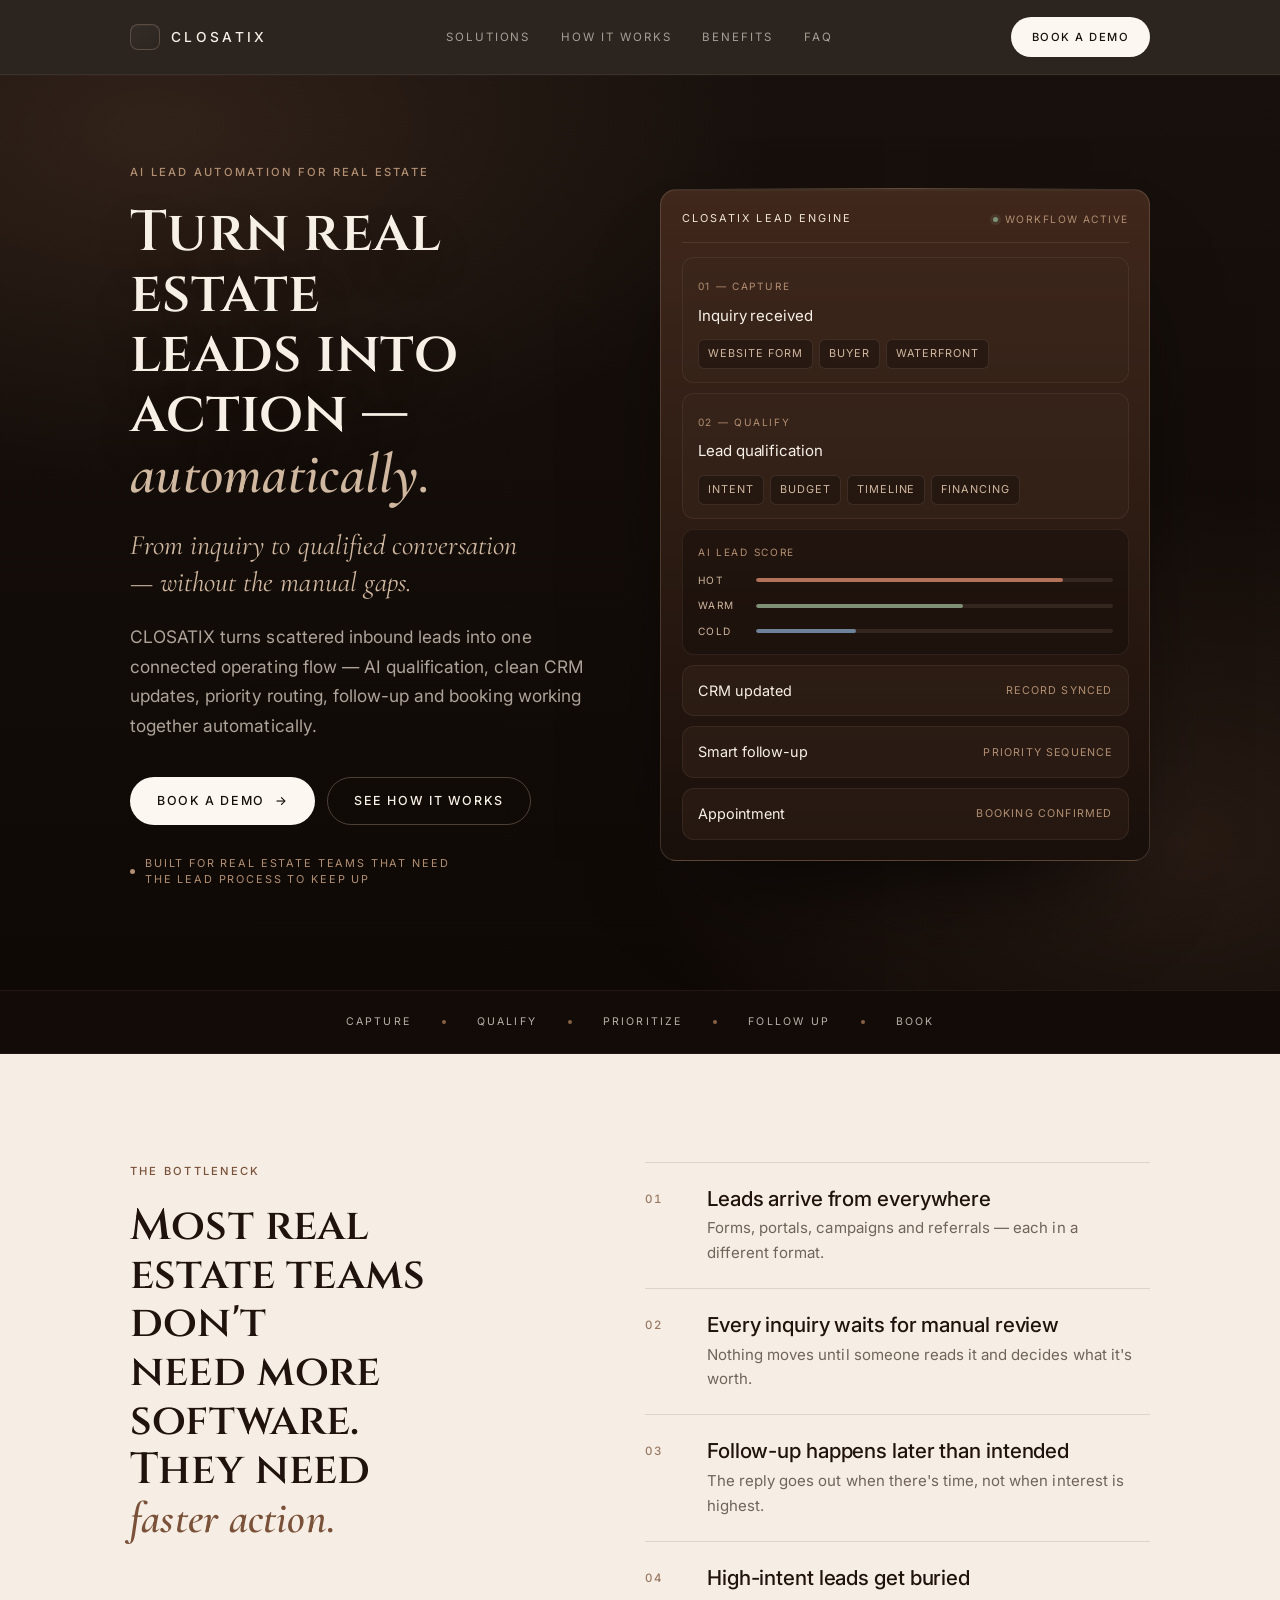
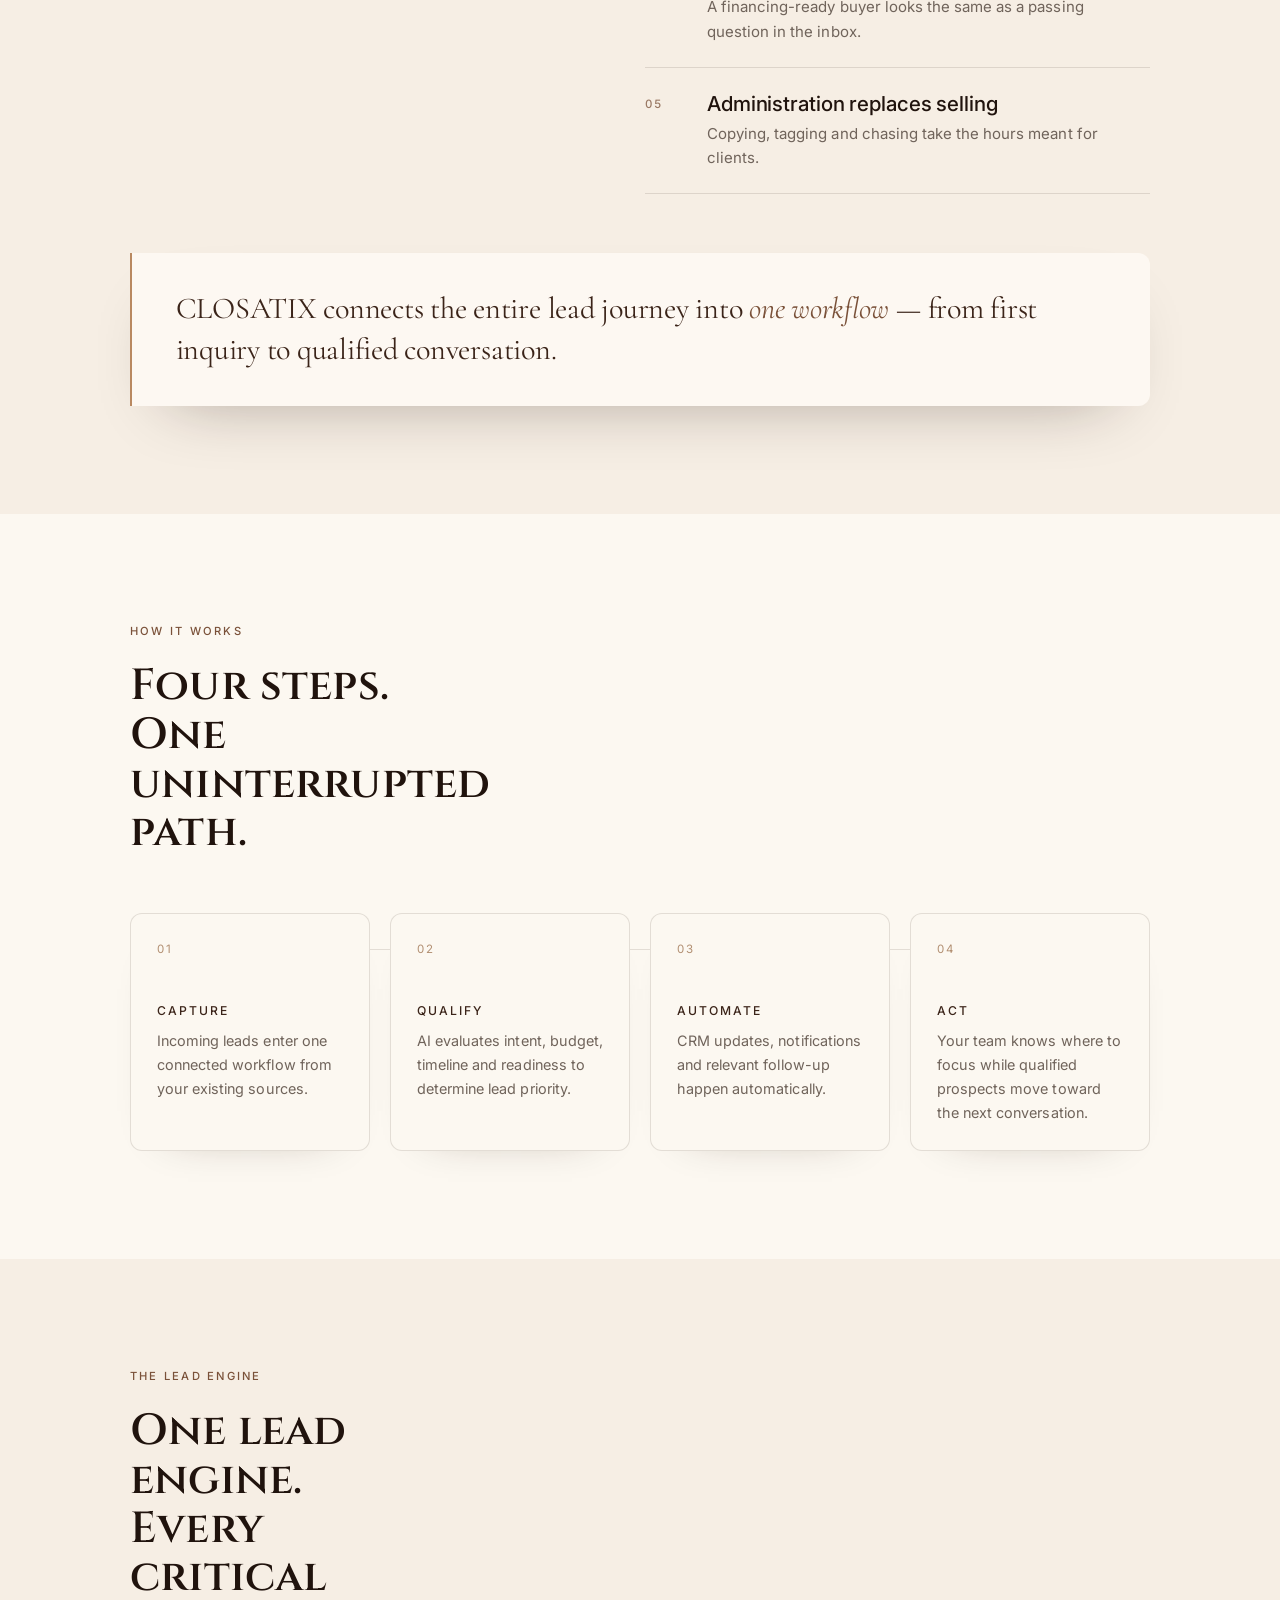
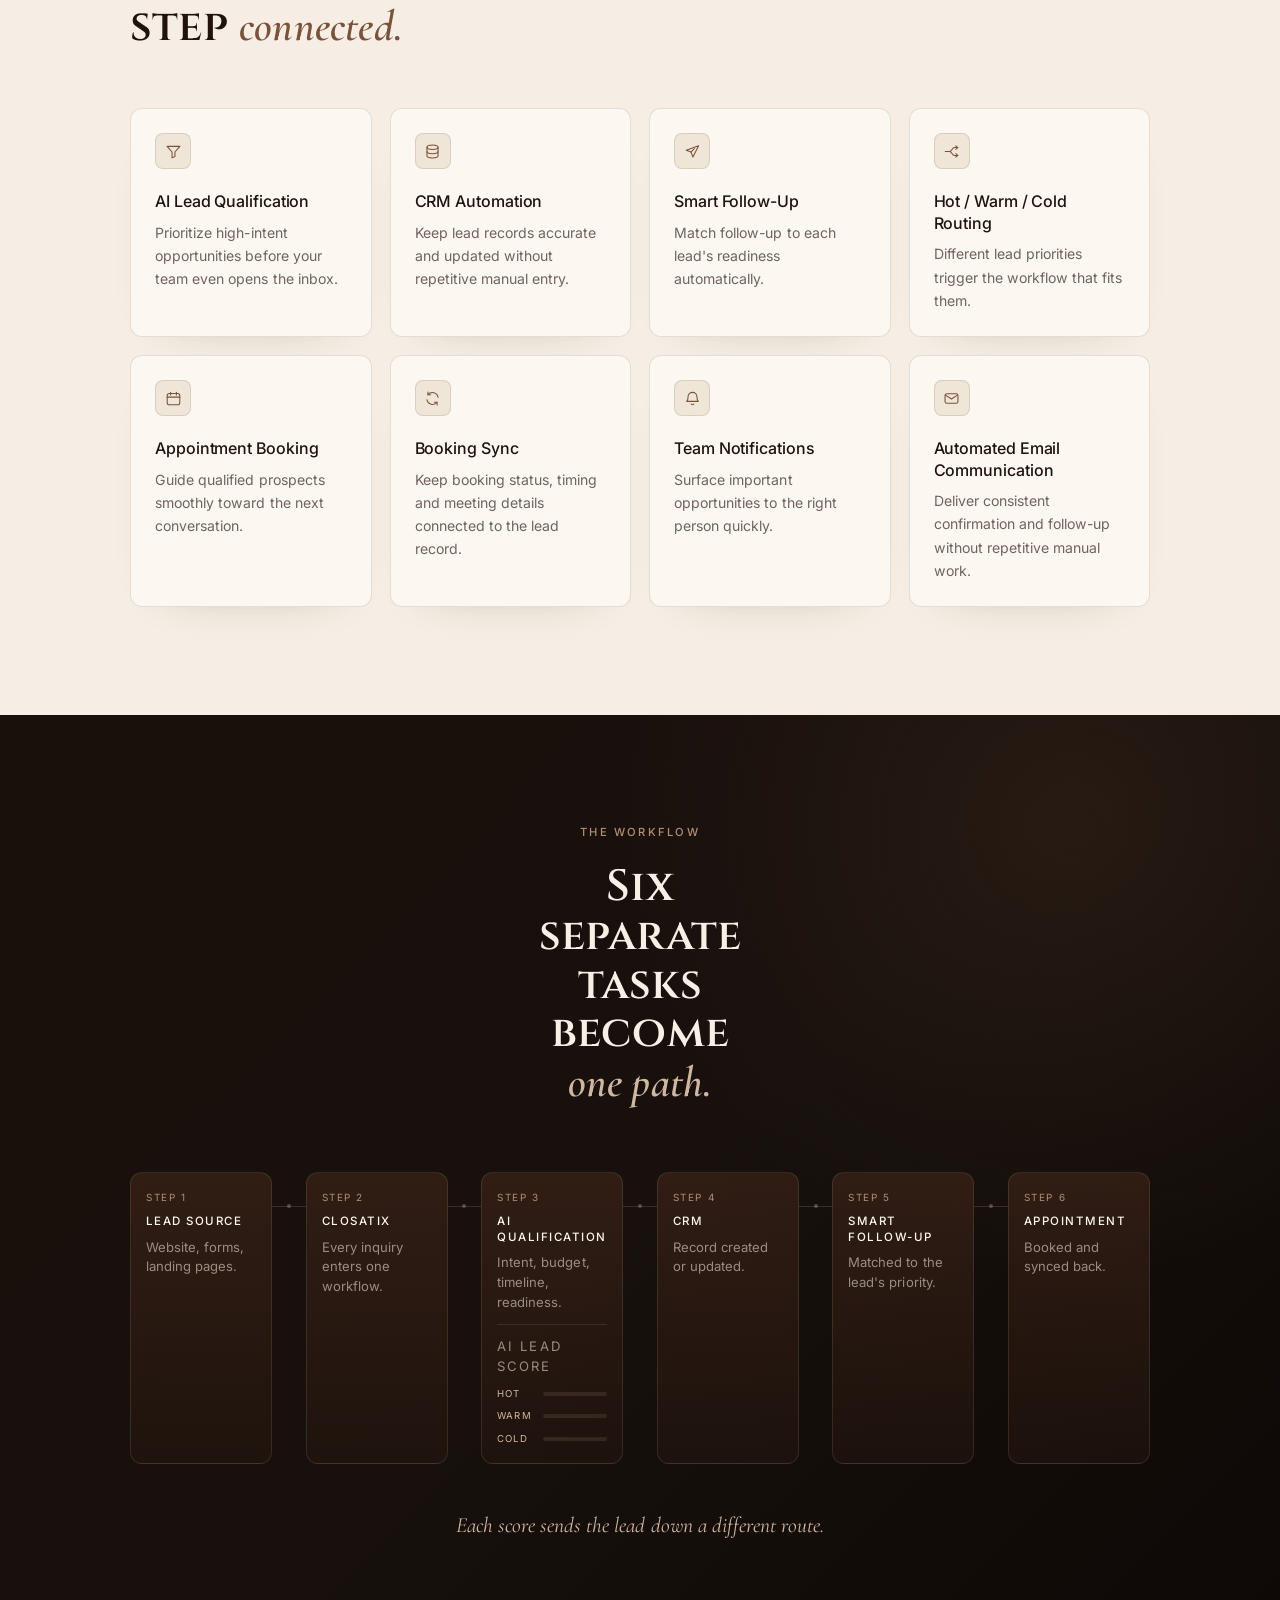
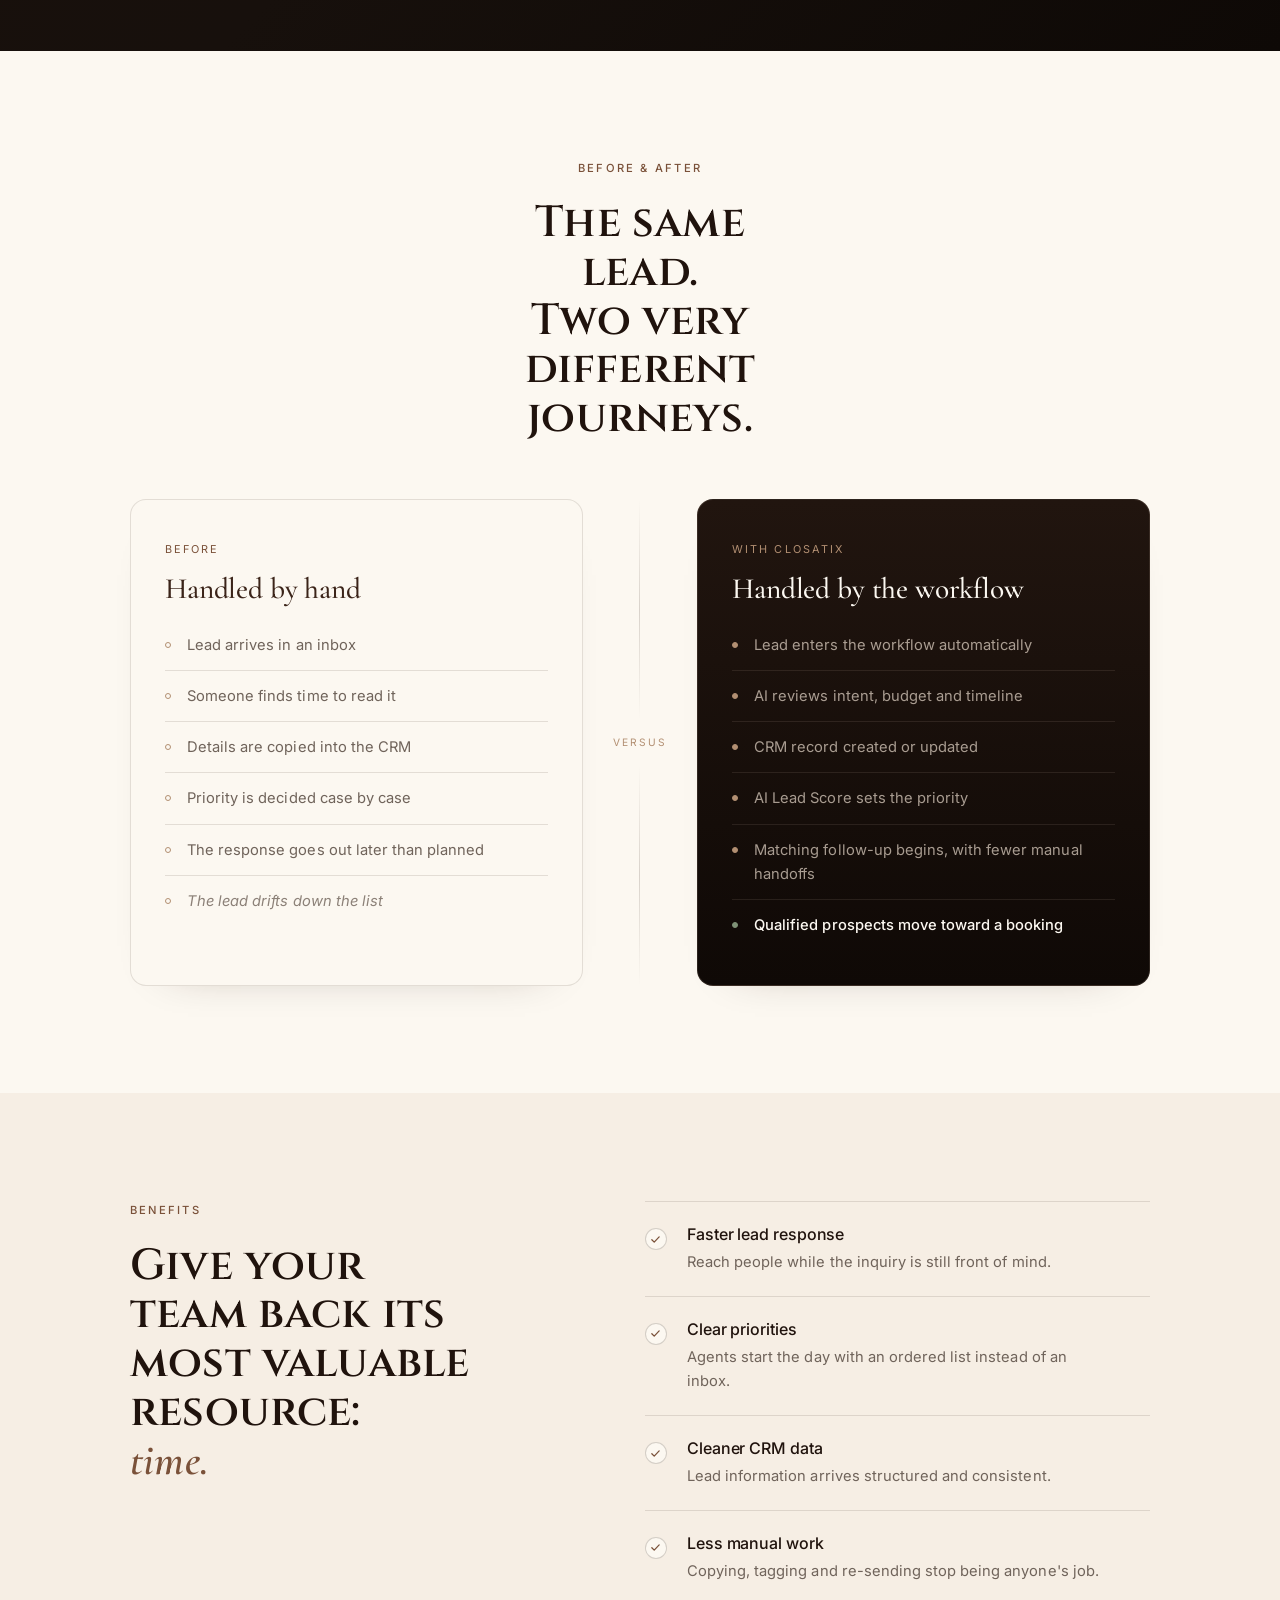
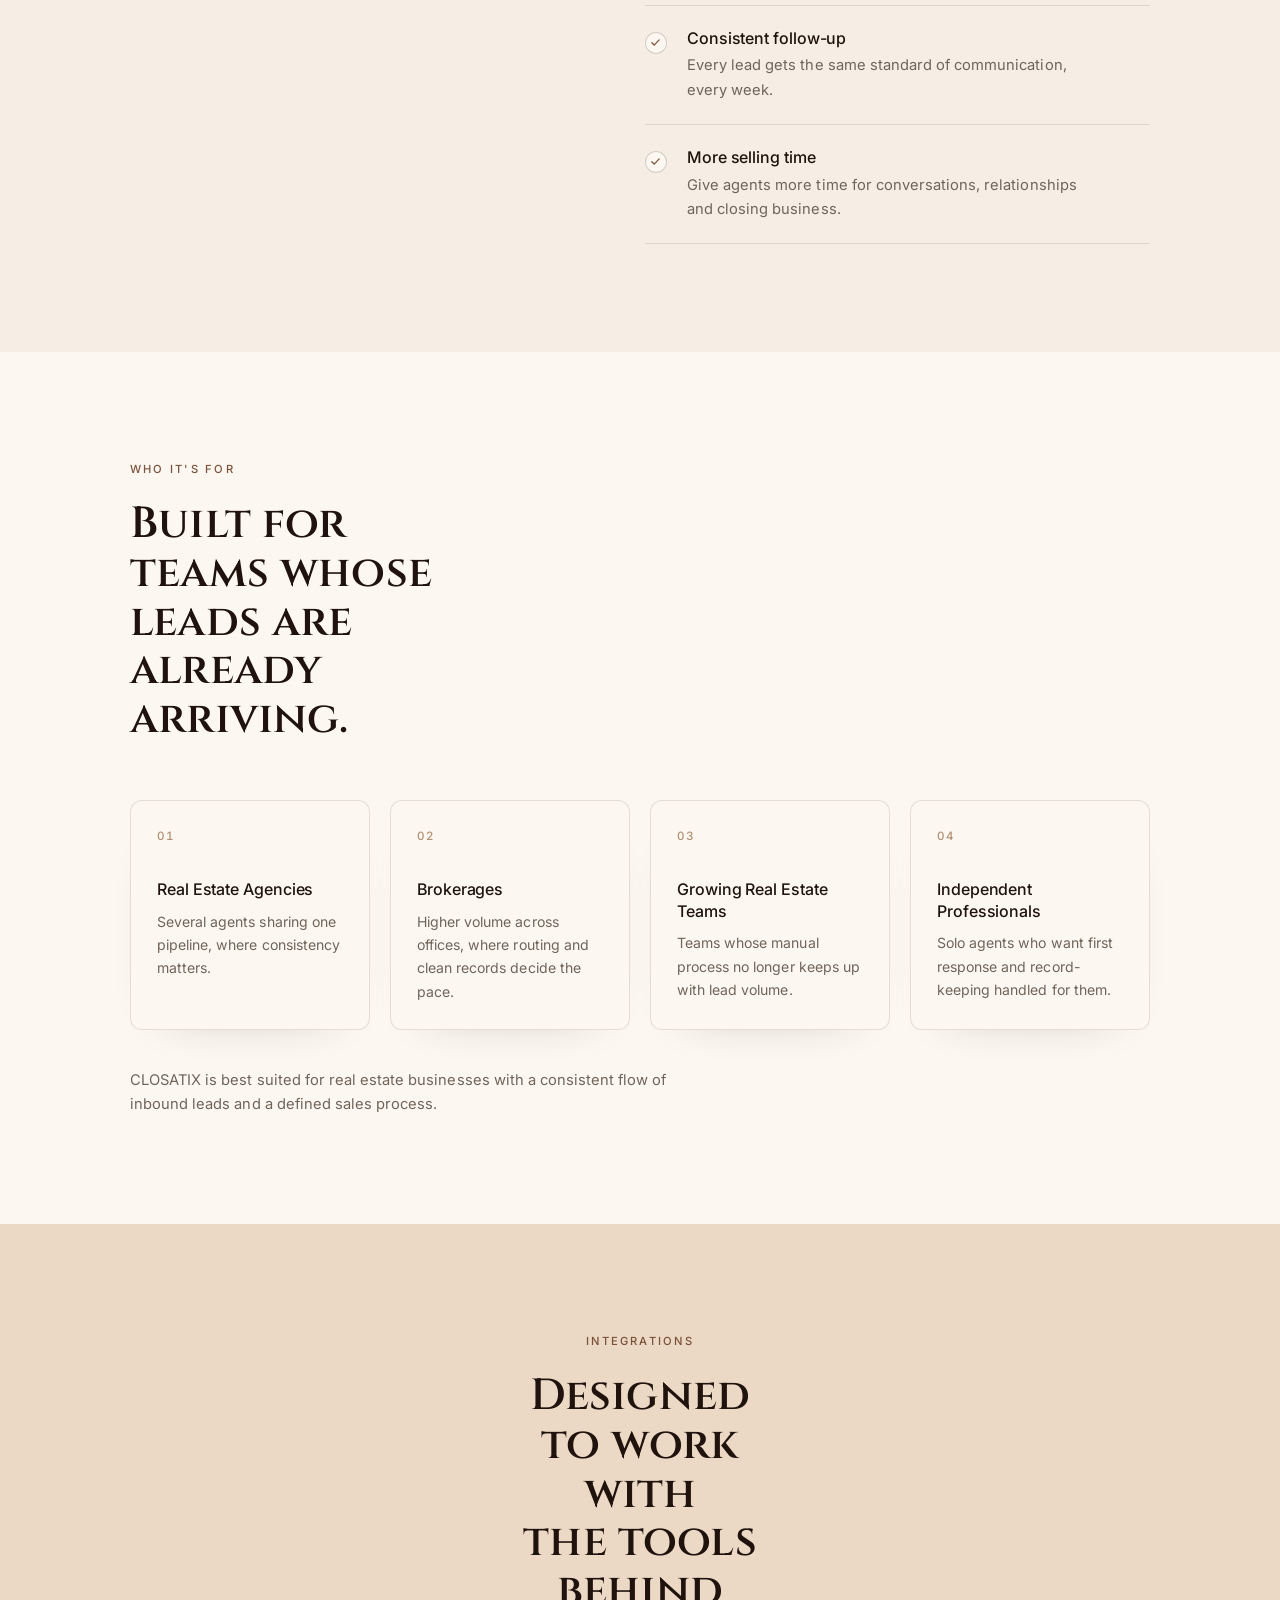
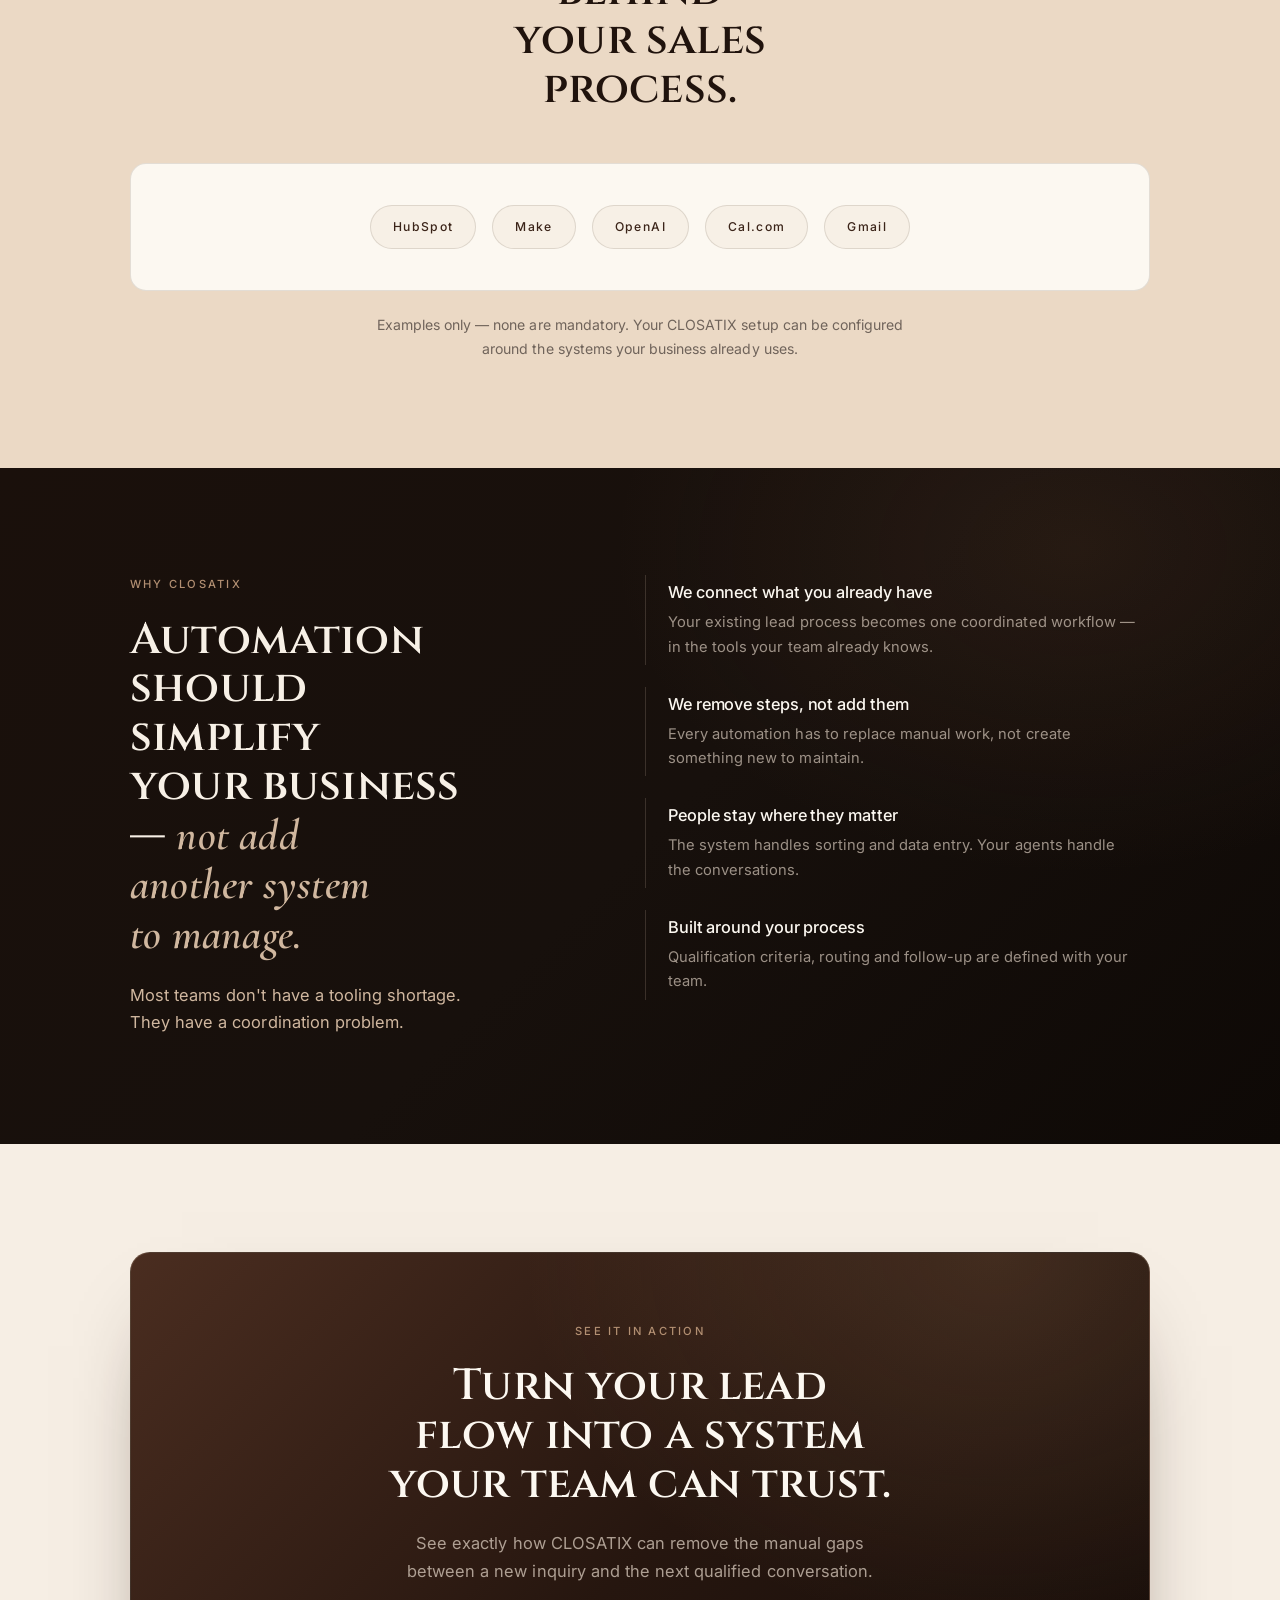
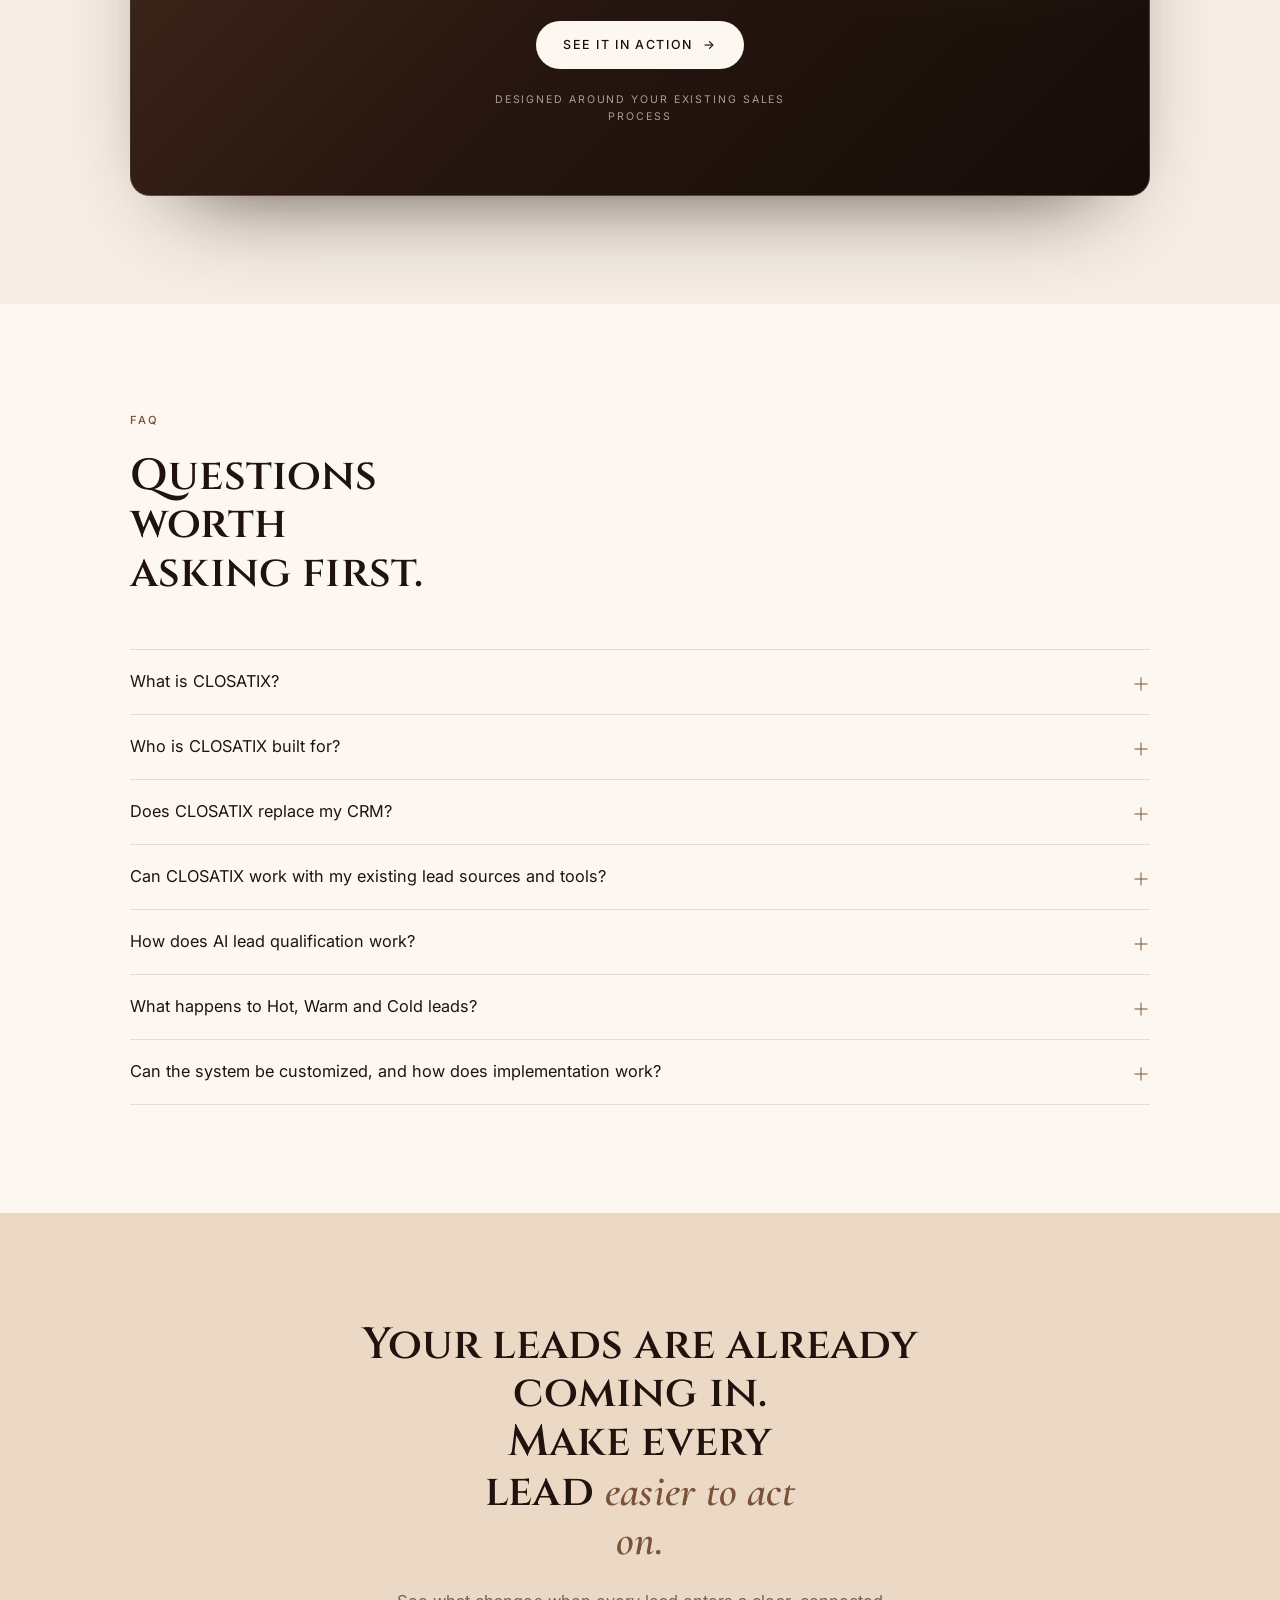
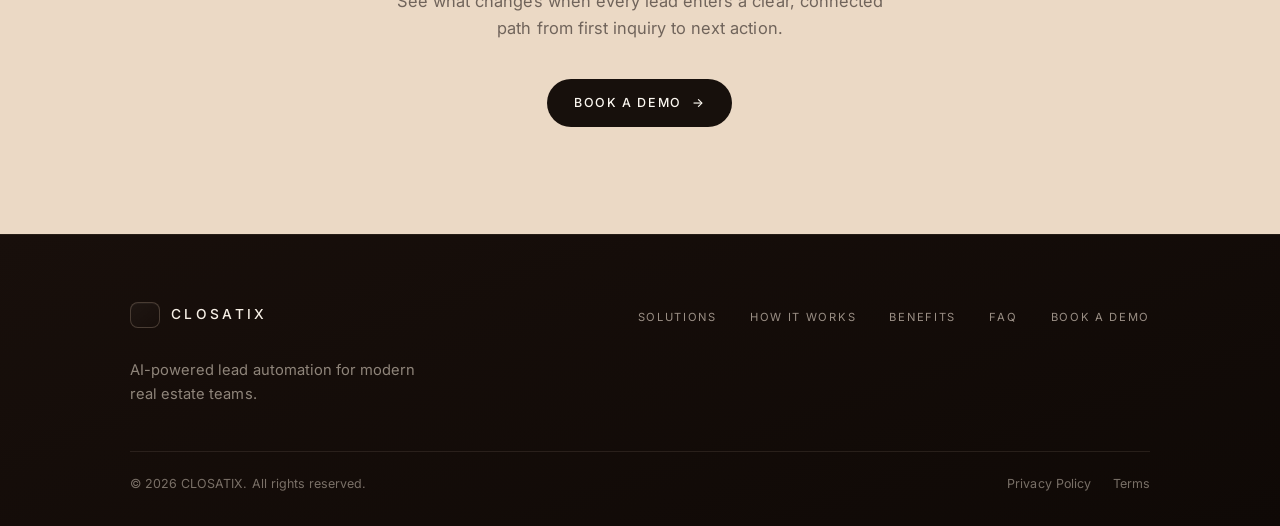
==== index.html @ 9b1d4bbd "Create index.html" ====
<!doctype html>
<html lang="en">
<head>
<meta charset="utf-8">
<meta name="viewport" content="width=device-width, initial-scale=1, viewport-fit=cover">
<title>CLOSATIX | AI Lead Automation for Real Estate</title>
<meta name="description" content="CLOSATIX turns real estate lead capture, AI qualification, CRM updates, follow-up and appointment booking into one connected operating flow.">
<meta name="theme-color" content="#19120E">

<!-- Open Graph -->
<meta property="og:type" content="website">
<meta property="og:site_name" content="CLOSATIX">
<meta property="og:title" content="CLOSATIX | AI Lead Automation for Real Estate">
<meta property="og:description" content="CLOSATIX turns real estate lead capture, AI qualification, CRM updates, follow-up and appointment booking into one connected operating flow.">
<meta property="og:locale" content="en_US">
<meta name="twitter:card" content="summary_large_image">
<meta name="twitter:title" content="CLOSATIX | AI Lead Automation for Real Estate">
<meta name="twitter:description" content="CLOSATIX turns real estate lead capture, AI qualification, CRM updates, follow-up and appointment booking into one connected operating flow.">

<link rel="preconnect" href="https://fonts.googleapis.com">
<link rel="preconnect" href="https://fonts.gstatic.com" crossorigin>
<link href="https://fonts.googleapis.com/css2?family=Cinzel:wght@500;600;700&family=Cormorant+Garamond:ital,wght@0,500;0,600;1,500;1,600&family=Inter:wght@300;400;500;600;700&display=swap" rel="stylesheet">

<style>
/* ==================================================
   1. VARIABLES / RESET
   ================================================== */
:root{
  /* Brand — deep espresso, coffee, warm ivory */
  --espresso-950:#0F0906;
  --espresso-900:#17100C;
  --espresso-850:#21150F;
  --espresso-800:#2C1B13;

  --coffee-700:#3B2419;
  --coffee-600:#4D2E20;
  --coffee-500:#7A5139;

  --taupe-400:#B28F72;
  --taupe-300:#D0B79F;

  --cream-50:#FCF8F1;
  --cream-100:#F7F0E6;
  --cream-150:#F0E6D8;
  --cream-200:#E9D9C6;

  --ink:#20130D;
  --muted-text:#70645B;

  /* Semantic — restrained, used only for lead priority */
  --hot:#B4715A;
  --warm:#7E9176;
  --cold:#6E8399;

  /* Lines & surfaces */
  --line-light:rgba(58,40,30,.13);
  --line-light-strong:rgba(58,40,30,.20);
  --line-dark:rgba(192,170,151,.15);
  --line-dark-strong:rgba(192,170,151,.26);
  --surface-dark:rgba(58,40,30,.38);

  /* Spacing scale */
  --space-xs:8px;
  --space-sm:14px;
  --space-md:22px;
  --space-lg:36px;
  --space-xl:56px;
  --section-space:clamp(64px, 45px + 4.9vw, 116px);

  /* Layout */
  --maxw:1100px;
  --gutter:clamp(18px, 3.2vw, 40px);
  --nav-h:74px;

  /* Radii */
  --r-sm:8px;
  --r-md:12px;
  --r-lg:16px;
  --r-xl:20px;
  --r-pill:999px;

  /* Type */
  --serif:"Cinzel", Georgia, "Times New Roman", serif;
  --serif-accent:"Cormorant Garamond", Georgia, "Times New Roman", serif;
  --sans:"Inter", -apple-system, BlinkMacSystemFont, "Segoe UI", Helvetica, Arial, sans-serif;

  --fs-h1:clamp(2.375rem, 1.89rem + 2.07vw, 3.75rem);
  --fs-h2:clamp(1.875rem, 1.52rem + 1.5vw, 2.875rem);
  --fs-h3:clamp(1.125rem, 1.06rem + .28vw, 1.3125rem);
  --fs-body:clamp(.96rem, .93rem + .13vw, 1.03rem);
  --fs-small:.875rem;
  --fs-eyebrow:.7rem;

  --ease:cubic-bezier(.22,.61,.36,1);
}

*,*::before,*::after{box-sizing:border-box;}

html{
  -webkit-text-size-adjust:100%;
  scroll-behavior:smooth;
  scroll-padding-top:calc(var(--nav-h) + 18px);
}

body{
  margin:0;
  background:var(--cream-100);
  color:var(--ink);
  font-family:var(--sans);
  font-size:var(--fs-body);
  font-weight:400;
  line-height:1.65;
  letter-spacing:.002em;
  -webkit-font-smoothing:antialiased;
  -moz-osx-font-smoothing:grayscale;
  overflow-x:hidden;
}

img,svg{max-width:100%;display:block;}
button{font:inherit;color:inherit;background:none;border:0;padding:0;cursor:pointer;}
a{color:inherit;text-decoration:none;}
ul,ol{margin:0;padding:0;list-style:none;}

:focus-visible{
  outline:2px solid var(--coffee-500);
  outline-offset:3px;
  border-radius:4px;
}
.dark :focus-visible{outline-color:var(--taupe-300);}

::selection{background:var(--cream-200);color:var(--ink);}
.dark ::selection{background:var(--coffee-600);color:var(--cream-50);}

.skip-link{
  position:absolute;left:-9999px;top:0;z-index:200;
  background:var(--cream-50);color:var(--ink);
  padding:12px 18px;border-radius:0 0 var(--r-sm) 0;
  font-size:.8rem;letter-spacing:.08em;text-transform:uppercase;
}
.skip-link:focus{left:0;}

/* ==================================================
   2. TYPOGRAPHY
   ================================================== */
h1,h2,h3,h4{margin:0;font-weight:400;}

h1,.h1{
  font-family:var(--serif);
  font-size:var(--fs-h1);
  line-height:1.06;
  letter-spacing:-.012em;
}

h2,.h2{
  font-family:var(--serif);
  font-size:var(--fs-h2);
  line-height:1.12;
  letter-spacing:-.01em;
}

h3,.h3{
  font-family:var(--sans);
  font-size:var(--fs-h3);
  font-weight:500;
  line-height:1.35;
  letter-spacing:-.005em;
}

em,.em{font-style:italic;}
h1 em,h2 em,.h1 em,.h2 em{font-family:var(--serif-accent);font-style:italic;font-weight:600;letter-spacing:.005em;}
h2 em,.h2 em{color:var(--coffee-500);}
.dark h1 em,.dark h2 em{color:var(--taupe-300);}

p{margin:0;}
p + p{margin-top:var(--space-md);}

.eyebrow{
  font-family:var(--sans);
  font-size:var(--fs-eyebrow);
  font-weight:500;
  letter-spacing:.20em;
  text-transform:uppercase;
  color:var(--coffee-500);
  margin:0 0 var(--space-md);
  display:block;
}
.dark .eyebrow{color:var(--taupe-400);}

.lead{
  color:var(--muted-text);
  max-width:52ch;
}
.dark .lead{color:var(--taupe-300);}

.serif-note{
  font-family:var(--serif-accent);
  font-style:italic;
  font-size:clamp(1.25rem,1.1rem + .55vw, 1.6rem);
  line-height:1.4;
  color:var(--coffee-500);
}
.dark .serif-note{color:var(--taupe-300);}

.ln{display:block;}

/* ==================================================
   3. LAYOUT
   ================================================== */
main{display:block;}

.section{
  padding-block:var(--section-space);
  scroll-margin-top:calc(var(--nav-h) + 8px);
  position:relative;
}

.container{
  width:100%;
  max-width:var(--maxw);
  margin-inline:auto;
  padding-inline:var(--gutter);
}

.bg-cream{background:var(--cream-100);}
.bg-ivory{background:var(--cream-50);}
.bg-sand{background:var(--cream-150);}
.bg-beige{background:var(--cream-200);}
.dark{background:var(--espresso-900);color:var(--cream-100);}

.split{
  display:grid;
  grid-template-columns:minmax(0,1fr) minmax(0,1.12fr);
  gap:clamp(36px,5vw,72px);
  align-items:start;
}

.section-head{max-width:34ch;}
.section-head--center{
  max-width:26ch;
  margin-inline:auto;
  text-align:center;
}

.head-note{
  margin-top:var(--space-md);
  color:var(--muted-text);
  max-width:46ch;
}
.section-head--center .head-note{margin-inline:auto;}

/* ==================================================
   4. SHARED COMPONENTS
   ================================================== */
.btn{
  display:inline-flex;
  align-items:center;
  justify-content:center;
  gap:10px;
  min-height:48px;
  padding:0 26px;
  border-radius:var(--r-pill);
  font-size:.78rem;
  font-weight:500;
  letter-spacing:.13em;
  text-transform:uppercase;
  white-space:nowrap;
  border:1px solid transparent;
  transition:background-color .35s var(--ease), color .35s var(--ease),
             border-color .35s var(--ease), transform .35s var(--ease);
}
.btn__arrow{transition:transform .35s var(--ease);}
.btn:hover .btn__arrow{transform:translateX(3px);}

.btn--primary{background:var(--cream-50);color:var(--espresso-900);}
.btn--primary:hover{background:#fff;}

.btn--ghost{
  background:transparent;
  color:var(--cream-100);
  border-color:rgba(192,170,151,.34);
}
.btn--ghost:hover{border-color:rgba(192,170,151,.6);background:rgba(192,170,151,.07);}

.btn--dark{background:var(--espresso-900);color:var(--cream-50);}
.btn--dark:hover{background:var(--coffee-700);}

.rule{height:1px;background:var(--line-light);border:0;margin:0;}
.dark .rule{background:var(--line-dark);}

.tag{
  display:inline-block;
  font-size:.68rem;
  letter-spacing:.09em;
  text-transform:uppercase;
  color:var(--taupe-300);
  border:1px solid var(--line-dark);
  background:rgba(19,14,11,.42);
  border-radius:6px;
  padding:5px 9px;
}

.trust{
  display:flex;
  align-items:center;
  gap:10px;
  font-size:.68rem;
  letter-spacing:.17em;
  text-transform:uppercase;
  color:var(--taupe-400);
}
.trust::before{
  content:"";
  width:5px;height:5px;border-radius:50%;
  background:var(--taupe-400);
  flex:none;
}

.index-num{
  font-size:.72rem;
  font-weight:500;
  letter-spacing:.16em;
  color:var(--taupe-400);
  font-variant-numeric:tabular-nums;
}

/* Entrance reveal (added only when JS is present) */
.js-reveal .reveal{
  opacity:0;
  transform:translateY(14px);
  transition:opacity .8s var(--ease), transform .8s var(--ease);
}
.js-reveal .reveal.is-visible{opacity:1;transform:none;}

/* ==================================================
   5. NAVIGATION
   ================================================== */
.nav{
  position:sticky;
  top:0;
  z-index:100;
  background:var(--espresso-900);
  border-bottom:1px solid rgba(192,170,151,.10);
}
.nav__inner{
  height:var(--nav-h);
  display:flex;
  align-items:center;
  justify-content:space-between;
  gap:var(--space-md);
}

.brand{display:inline-flex;align-items:center;gap:11px;}
.brand__logo-slot{width:30px;height:26px;flex:none;display:block;}
.brand__name{
  font-size:.86rem;
  font-weight:500;
  letter-spacing:.24em;
  color:var(--cream-100);
}

.nav__links{display:flex;align-items:center;gap:clamp(18px,2.4vw,32px);}
.nav__link{
  position:relative;
  font-size:.72rem;
  font-weight:400;
  letter-spacing:.15em;
  text-transform:uppercase;
  color:rgba(240,232,221,.62);
  padding:8px 0;
  transition:color .3s var(--ease);
}
.nav__link::after{
  content:"";
  position:absolute;
  left:0;right:0;bottom:0;
  height:1px;
  background:var(--taupe-300);
  transform:scaleX(0);
  transform-origin:left center;
  transition:transform .4s var(--ease);
}
.nav__link:hover{color:rgba(247,242,234,.9);}
.nav__link.is-active{color:var(--cream-50);}
.nav__link.is-active::after{transform:scaleX(1);}

.nav__cta{min-height:40px;padding:0 20px;font-size:.7rem;}

.nav__toggle{
  display:none;
  width:44px;height:44px;
  align-items:center;
  justify-content:center;
  border:1px solid rgba(192,170,151,.30);
  border-radius:50%;
  color:var(--cream-100);
  transition:border-color .3s var(--ease), background-color .3s var(--ease);
}
.nav__toggle:hover{border-color:rgba(192,170,151,.55);}
.nav__toggle svg{width:16px;height:16px;}
.nav__toggle .icon-close{display:none;}
.nav__toggle[aria-expanded="true"] .icon-open{display:none;}
.nav__toggle[aria-expanded="true"] .icon-close{display:block;}

.nav__mobile{
  position:absolute;
  top:100%;
  left:0;right:0;
  background:var(--espresso-850);
  border-bottom:1px solid rgba(192,170,151,.12);
  box-shadow:0 24px 40px -28px rgba(0,0,0,.9);
  overflow:hidden;
  max-height:0;
  opacity:0;
  visibility:hidden;
  transition:max-height .42s var(--ease), opacity .3s var(--ease), visibility .42s;
}
.nav__mobile.is-open{opacity:1;visibility:visible;}
.nav__mobile ul{padding:6px var(--gutter) 22px;}
.nav__mobile li + li{border-top:1px solid rgba(192,170,151,.10);}
.nav__mobile a{
  display:flex;
  align-items:center;
  min-height:52px;
  font-size:.76rem;
  letter-spacing:.16em;
  text-transform:uppercase;
  color:rgba(240,232,221,.72);
}
.nav__mobile a.is-active{color:var(--cream-50);}
.nav__mobile .nav__mobile-cta{color:var(--taupe-300);}

/* ==================================================
   6. HERO
   ================================================== */
.hero{
  position:relative;
  background:var(--espresso-900);
  color:var(--cream-100);
  padding-top:clamp(56px,7vw,88px);
  padding-bottom:clamp(72px,8vw,110px);
  overflow:hidden;
}
.hero::before{
  content:"";
  position:absolute;
  inset:0;
  background:
    radial-gradient(78% 62% at 12% 6%, rgba(111,77,57,.30) 0%, rgba(111,77,57,0) 62%),
    radial-gradient(60% 55% at 92% 84%, rgba(58,40,30,.55) 0%, rgba(58,40,30,0) 70%),
    linear-gradient(180deg, var(--espresso-900) 0%, var(--espresso-950) 100%);
  pointer-events:none;
}
.hero .container{position:relative;}

.hero__grid{
  display:grid;
  grid-template-columns:minmax(0,46fr) minmax(0,48fr);
  column-gap:6%;
  align-items:center;
}

.hero__title{margin-bottom:var(--space-md);}
.hero__title em{color:var(--taupe-300);}

.hero__sub{
  font-family:var(--serif-accent);
  font-style:italic;
  font-size:clamp(1.15rem,1.02rem + .5vw,1.5rem);
  line-height:1.4;
  color:var(--taupe-300);
  margin-bottom:var(--space-md);
  max-width:30ch;
}

.hero__body{
  color:rgba(233,222,209,.72);
  max-width:46ch;
  margin-bottom:var(--space-lg);
}

.hero__actions{
  display:flex;
  flex-wrap:wrap;
  gap:12px;
  margin-bottom:var(--space-lg);
}

/* Hero product visualization — the lead engine */
.engine{
  background:linear-gradient(180deg, #241A14 0%, #1B1310 100%);
  border:1px solid var(--line-dark);
  border-radius:var(--r-lg);
  padding:clamp(16px,1.6vw,22px);
  box-shadow:0 40px 70px -42px rgba(0,0,0,.9);
}
.engine__head{
  display:flex;
  align-items:center;
  justify-content:space-between;
  gap:12px;
  padding-bottom:14px;
  border-bottom:1px solid var(--line-dark);
}
.engine__title{
  font-size:.68rem;
  letter-spacing:.19em;
  text-transform:uppercase;
  color:var(--cream-150);
}
.engine__status{
  display:inline-flex;
  align-items:center;
  gap:7px;
  font-size:.64rem;
  letter-spacing:.14em;
  text-transform:uppercase;
  color:var(--taupe-400);
  white-space:nowrap;
}
.engine__status::before{
  content:"";
  width:5px;height:5px;border-radius:50%;
  background:var(--warm);
  box-shadow:0 0 0 3px rgba(126,145,118,.16);
  flex:none;
}
.engine__body{display:grid;gap:10px;padding-top:14px;}

.eng-block{
  background:var(--surface-dark);
  border:1px solid rgba(192,170,151,.10);
  border-radius:var(--r-md);
  padding:13px 15px;
}
.eng-block__label{
  font-size:.63rem;
  letter-spacing:.16em;
  text-transform:uppercase;
  color:var(--taupe-400);
}
.eng-block__title{
  font-size:.94rem;
  color:var(--cream-100);
  margin-top:5px;
  letter-spacing:-.003em;
}
.eng-tags{display:flex;flex-wrap:wrap;gap:6px;margin-top:11px;}

.eng-score{
  border:1px solid rgba(192,170,151,.10);
  background:rgba(19,14,11,.42);
  border-radius:var(--r-md);
  padding:14px 15px;
}
.eng-score__label{
  font-size:.63rem;
  letter-spacing:.17em;
  text-transform:uppercase;
  color:var(--taupe-400);
  margin-bottom:11px;
}
.eng-score__row{
  display:grid;
  grid-template-columns:46px minmax(0,1fr);
  align-items:center;
  gap:12px;
}
.eng-score__row + .eng-score__row{margin-top:9px;}
.eng-score__name{
  font-size:.63rem;
  letter-spacing:.14em;
  text-transform:uppercase;
  color:var(--taupe-300);
}
.eng-track{
  height:4px;
  border-radius:var(--r-pill);
  background:rgba(192,170,151,.13);
  overflow:hidden;
}
.eng-fill{height:100%;border-radius:var(--r-pill);display:block;}
.eng-fill--hot{width:86%;background:var(--hot);}
.eng-fill--warm{width:58%;background:var(--warm);}
.eng-fill--cold{width:28%;background:var(--cold);}

.eng-row{
  display:flex;
  align-items:center;
  justify-content:space-between;
  gap:14px;
  background:var(--surface-dark);
  border:1px solid rgba(192,170,151,.10);
  border-radius:var(--r-md);
  padding:13px 15px;
}
.eng-row__title{font-size:.9rem;color:var(--cream-100);}
.eng-row__meta{
  font-size:.67rem;
  letter-spacing:.11em;
  text-transform:uppercase;
  color:var(--taupe-400);
  text-align:right;
  white-space:nowrap;
}

/* ==================================================
   7. SECTIONS
   ================================================== */

/* --- Bottleneck --- */
.bottleneck__list{border-top:1px solid var(--line-light);}
.bottleneck__item{
  display:grid;
  grid-template-columns:44px minmax(0,1fr);
  gap:6px 18px;
  padding:var(--space-md) 0;
  border-bottom:1px solid var(--line-light);
}
.bottleneck__item .index-num{padding-top:5px;color:var(--coffee-500);opacity:.75;}
.bottleneck__item h3{margin-bottom:4px;}
.bottleneck__item p{color:var(--muted-text);font-size:.94rem;max-width:48ch;}

.statement{
  margin-top:clamp(40px,4.6vw,64px);
  border-left:2px solid var(--coffee-500);
  background:var(--cream-50);
  border-radius:0 var(--r-md) var(--r-md) 0;
  padding:clamp(24px,3vw,36px) clamp(22px,3.4vw,44px);
  font-family:var(--serif-accent);
  font-size:clamp(1.35rem,1.05rem + 1.05vw,2rem);
  line-height:1.34;
  letter-spacing:-.008em;
  color:var(--coffee-700);
  max-width:none;
}
.statement em{color:var(--coffee-500);}

/* --- How it works --- */
.steps{
  display:grid;
  grid-template-columns:repeat(4,minmax(0,1fr));
  gap:clamp(14px,1.6vw,20px);
  margin-top:clamp(38px,4.4vw,58px);
}
.step-card{
  position:relative;
  background:var(--cream-50);
  border:1px solid var(--line-light);
  border-radius:var(--r-md);
  padding:clamp(20px,2.2vw,26px);
  transition:border-color .4s var(--ease), background-color .4s var(--ease);
}
.step-card:hover{border-color:var(--line-light);background:var(--cream-50);}
.step-card__num{
  display:block;
  font-size:.72rem;
  letter-spacing:.16em;
  color:var(--taupe-400);
  margin-bottom:clamp(28px,3.4vw,44px);
}
.step-card__title{
  font-size:.76rem;
  font-weight:500;
  letter-spacing:.16em;
  text-transform:uppercase;
  color:var(--coffee-700);
  margin-bottom:10px;
}
.step-card p{color:var(--muted-text);font-size:.9rem;}
.step-card:not(:last-child)::after{
  content:"";
  position:absolute;
  top:calc(clamp(20px,2.2vw,26px) + 9px);
  left:calc(100% + 1px);
  width:clamp(14px,1.6vw,20px);
  height:1px;
  background:var(--line-light);
}

/* --- Solutions / lead engine grid --- */
.features{
  display:grid;
  grid-template-columns:repeat(4,minmax(0,1fr));
  gap:clamp(14px,1.5vw,18px);
  margin-top:clamp(38px,4.4vw,58px);
}
.feature{
  background:var(--cream-50);
  border:1px solid var(--line-light);
  border-radius:var(--r-md);
  padding:clamp(20px,2.1vw,24px);
  transition:border-color .4s var(--ease), background-color .4s var(--ease);
}
.feature:hover{border-color:var(--line-light);transform:none;}
.feature__icon{
  width:36px;height:36px;
  border-radius:var(--r-sm);
  border:1px solid var(--line-light);
  background:var(--cream-150);
  display:flex;align-items:center;justify-content:center;
  color:var(--coffee-500);
  margin-bottom:var(--space-md);
}
.feature__icon svg{width:17px;height:17px;}
.feature h3{font-size:1rem;margin-bottom:8px;}
.feature p{color:var(--muted-text);font-size:.88rem;}

/* --- Workflow (dark) --- */
.flow{
  display:grid;
  grid-template-columns:repeat(6,minmax(0,1fr));
  gap:clamp(18px,2.6vw,34px);
  margin-top:clamp(42px,5vw,64px);
}
.flow-step{position:relative;}
.flow-card{
  background:var(--surface-dark);
  border:1px solid rgba(192,170,151,.12);
  border-radius:var(--r-md);
  padding:16px 15px;
  height:100%;
}
.flow-step__num{
  font-size:.62rem;
  letter-spacing:.16em;
  text-transform:uppercase;
  color:var(--taupe-400);
  display:block;
  margin-bottom:9px;
}
.flow-step__title{
  font-size:.72rem;
  font-weight:500;
  letter-spacing:.13em;
  text-transform:uppercase;
  color:var(--cream-50);
  margin-bottom:8px;
}
.flow-step p{font-size:.82rem;color:rgba(224,211,197,.62);line-height:1.5;}
.flow-step:not(:last-child)::after{
  content:"";
  position:absolute;
  top:34px;
  left:100%;
  width:clamp(18px,2.6vw,34px);
  height:1px;
  background:rgba(192,170,151,.20);
}
.flow-step:not(:last-child)::before{
  content:"";
  position:absolute;
  top:32px;
  left:calc(100% + clamp(18px,2.6vw,34px)/2 - 2px);
  width:4px;height:4px;
  border-radius:50%;
  background:rgba(192,170,151,.38);
  z-index:1;
}
.flow-score{
  margin-top:12px;
  padding-top:12px;
  border-top:1px solid rgba(192,170,151,.14);
}
.flow-score__label{
  font-size:.6rem;
  letter-spacing:.16em;
  text-transform:uppercase;
  color:var(--taupe-400);
  margin-bottom:9px;
}
.flow-score__row{
  display:grid;
  grid-template-columns:38px minmax(0,1fr);
  align-items:center;
  gap:8px;
}
.flow-score__row + .flow-score__row{margin-top:7px;}
.flow-score__name{
  font-size:.6rem;
  letter-spacing:.12em;
  text-transform:uppercase;
  color:var(--taupe-300);
}
.flow-note{
  margin-top:clamp(30px,3.4vw,44px);
  text-align:center;
  font-family:var(--serif-accent);
  font-style:italic;
  font-size:clamp(1.1rem,1rem + .45vw,1.35rem);
  color:var(--taupe-300);
}

/* --- Before & after --- */
.compare{
  display:grid;
  grid-template-columns:minmax(0,1fr) auto minmax(0,1fr);
  gap:clamp(18px,2.4vw,30px);
  align-items:stretch;
  margin-top:clamp(38px,4.4vw,58px);
}
.compare-card{
  border-radius:var(--r-lg);
  padding:clamp(24px,2.8vw,34px);
  border:1px solid var(--line-light);
  background:var(--cream-50);
}
.compare-card--after{
  background:linear-gradient(180deg,var(--espresso-850) 0%, var(--espresso-950) 100%);
  border-color:rgba(192,170,151,.16);
  color:var(--cream-100);
  box-shadow:0 40px 70px -50px rgba(19,14,11,.85);
}
.compare-card__label{
  font-size:.68rem;
  letter-spacing:.19em;
  text-transform:uppercase;
  color:var(--coffee-500);
}
.compare-card--after .compare-card__label{color:var(--taupe-400);}
.compare-card__title{
  font-family:var(--serif-accent);
  font-size:clamp(1.4rem,1.2rem + .8vw,1.9rem);
  line-height:1.2;
  margin:10px 0 var(--space-md);
  color:var(--coffee-700);
}
.compare-card--after .compare-card__title{color:var(--cream-50);}
.compare-list li{
  position:relative;
  padding:13px 0 13px 22px;
  font-size:.92rem;
  color:var(--muted-text);
  border-top:1px solid var(--line-light);
}
.compare-list li:first-child{border-top:0;padding-top:4px;}
.compare-list li::before{
  content:"";
  position:absolute;
  left:0;top:22px;
  width:6px;height:6px;
  border-radius:50%;
  border:1px solid var(--taupe-400);
}
.compare-list li:first-child::before{top:13px;}
.compare-list li.is-muted{font-style:italic;color:#8C8178;}
.compare-card--after .compare-list li{
  color:rgba(224,211,197,.72);
  border-top-color:rgba(192,170,151,.13);
}
.compare-card--after .compare-list li::before{
  background:var(--taupe-400);
  border-color:var(--taupe-400);
}
.compare-card--after .compare-list li.is-strong{
  color:var(--cream-50);
  font-weight:500;
}
.compare-card--after .compare-list li.is-strong::before{
  background:var(--warm);
  border-color:var(--warm);
}
.versus{
  display:flex;
  flex-direction:column;
  align-items:center;
  justify-content:center;
  gap:14px;
  font-size:.64rem;
  letter-spacing:.2em;
  text-transform:uppercase;
  color:var(--taupe-400);
}
.versus::before,.versus::after{
  content:"";
  width:1px;
  flex:1;
  background:linear-gradient(180deg,rgba(58,40,30,0),rgba(58,40,30,.18),rgba(58,40,30,0));
}

/* --- Benefits --- */
.benefits__list{border-top:1px solid var(--line-light);}
.benefit{
  display:grid;
  grid-template-columns:26px minmax(0,1fr);
  gap:4px 16px;
  padding:var(--space-md) 0;
  border-bottom:1px solid var(--line-light);
}
.benefit__check{
  width:22px;height:22px;
  border-radius:50%;
  border:1px solid var(--line-light-strong);
  background:var(--cream-50);
  display:flex;align-items:center;justify-content:center;
  color:var(--coffee-500);
  margin-top:4px;
}
.benefit__check svg{width:11px;height:11px;}
.benefit h3{font-size:1rem;margin-bottom:4px;}
.benefit p{color:var(--muted-text);font-size:.92rem;max-width:46ch;}

/* --- Who it's for --- */
.audience{
  display:grid;
  grid-template-columns:repeat(4,minmax(0,1fr));
  gap:clamp(14px,1.6vw,20px);
  margin-top:clamp(38px,4.4vw,58px);
}
.audience-card{
  background:var(--cream-50);
  border:1px solid var(--line-light);
  border-radius:var(--r-md);
  padding:clamp(20px,2.2vw,26px);
  transition:border-color .4s var(--ease);
}
.audience-card:hover{border-color:var(--line-light);}
.audience-card .index-num{display:block;margin-bottom:clamp(20px,2.6vw,34px);}
.audience-card h3{font-size:1rem;margin-bottom:9px;}
.audience-card p{color:var(--muted-text);font-size:.88rem;}
.audience__note{
  margin-top:clamp(26px,3vw,38px);
  color:var(--muted-text);
  font-size:.92rem;
  max-width:62ch;
}

/* --- Integrations --- */
.integrations{
  margin-top:clamp(34px,4vw,50px);
  background:var(--cream-50);
  border:1px solid var(--line-light);
  border-radius:var(--r-lg);
  padding:clamp(26px,3.2vw,42px);
  display:flex;
  flex-wrap:wrap;
  align-items:center;
  justify-content:center;
  gap:clamp(10px,1.4vw,16px);
}
.integration-pill{
  border:1px solid var(--line-light);
  border-radius:var(--r-pill);
  padding:11px 22px;
  font-size:.76rem;
  font-weight:500;
  letter-spacing:.11em;
  color:var(--coffee-700);
  background:var(--cream-100);
  white-space:nowrap;
}
.integrations__note{
  margin-top:var(--space-md);
  text-align:center;
  color:var(--muted-text);
  font-size:.88rem;
  max-width:64ch;
  margin-inline:auto;
}

/* --- Why closatix --- */
.principles{display:grid;gap:var(--space-md);}
.principle{
  border-left:1px solid rgba(192,170,151,.22);
  padding:6px 0 6px var(--space-md);
}
.principle h3{color:var(--cream-50);font-size:1.02rem;margin-bottom:7px;}
.principle p{color:rgba(224,211,197,.66);font-size:.92rem;max-width:52ch;}

/* --- Pre-FAQ CTA card --- */
.cta-card{
  background:linear-gradient(155deg,var(--espresso-850) 0%, var(--coffee-700) 100%);
  border:1px solid rgba(192,170,151,.16);
  border-radius:var(--r-xl);
  padding:clamp(40px,5.4vw,72px) clamp(24px,4vw,56px);
  text-align:center;
  color:var(--cream-100);
  box-shadow:0 50px 90px -60px rgba(19,14,11,.9);
}
.cta-card .eyebrow{color:var(--taupe-400);}
.cta-card h2{color:var(--cream-50);max-width:18ch;margin-inline:auto;}
.cta-card p{
  color:rgba(224,211,197,.72);
  max-width:48ch;
  margin:var(--space-md) auto 0;
}
.cta-card .btn{margin-top:var(--space-lg);}
.cta-card__foot{
  margin-top:var(--space-lg);
  font-size:.66rem;
  letter-spacing:.18em;
  text-transform:uppercase;
  color:var(--taupe-400);
}

/* --- Final CTA --- */
.final-cta{text-align:center;}
.final-cta h2{max-width:20ch;margin-inline:auto;}
.final-cta h2 em{color:var(--coffee-500);}
.final-cta p{
  color:var(--muted-text);
  max-width:50ch;
  margin:var(--space-md) auto 0;
}
.final-cta .btn{margin-top:var(--space-lg);}

/* ==================================================
   8. FAQ
   ================================================== */
.faq{margin-top:clamp(34px,4vw,52px);border-top:1px solid var(--line-light);}
.faq__item{border-bottom:1px solid var(--line-light);}
.faq__trigger{
  width:100%;
  display:flex;
  align-items:flex-start;
  justify-content:space-between;
  gap:var(--space-md);
  min-height:64px;
  padding:20px 0;
  text-align:left;
  font-size:1.02rem;
  font-weight:400;
  line-height:1.45;
  color:var(--ink);
  transition:color .3s var(--ease);
}
.faq__trigger:hover{color:var(--coffee-500);}
.faq__icon{
  position:relative;
  width:18px;height:18px;
  flex:none;
  margin-top:5px;
}
.faq__icon::before,.faq__icon::after{
  content:"";
  position:absolute;
  left:50%;top:50%;
  background:var(--coffee-500);
  transition:transform .38s var(--ease), opacity .38s var(--ease);
}
.faq__icon::before{width:13px;height:1px;transform:translate(-50%,-50%);}
.faq__icon::after{width:1px;height:13px;transform:translate(-50%,-50%);}
.faq__trigger[aria-expanded="true"] .faq__icon::after{transform:translate(-50%,-50%) rotate(90deg);opacity:0;}
.faq__panel{
  max-height:0;
  overflow:hidden;
  transition:max-height .45s var(--ease);
}
.faq__panel-inner{
  padding:0 clamp(34px,5vw,64px) 24px 0;
  color:var(--muted-text);
  font-size:.95rem;
  max-width:70ch;
}

/* ==================================================
   9. FOOTER
   ================================================== */
.footer{
  background:var(--espresso-900);
  color:var(--cream-100);
  padding-block:clamp(48px,5.2vw,68px) clamp(24px,2.6vw,32px);
}
.footer__top{
  display:grid;
  grid-template-columns:minmax(0,1fr) auto;
  gap:var(--space-lg);
  align-items:start;
  padding-bottom:clamp(32px,3.6vw,44px);
}
.footer__tagline{
  margin-top:var(--space-md);
  color:rgba(224,211,197,.6);
  font-size:.92rem;
  max-width:34ch;
}
.footer__nav{
  display:flex;
  flex-wrap:wrap;
  gap:10px clamp(20px,2.6vw,36px);
}
.footer__nav a{
  font-size:.7rem;
  letter-spacing:.15em;
  text-transform:uppercase;
  color:rgba(224,211,197,.66);
  padding:6px 0;
  transition:color .3s var(--ease);
}
.footer__nav a:hover{color:var(--cream-50);}
.footer__bottom{
  display:flex;
  flex-wrap:wrap;
  align-items:center;
  justify-content:space-between;
  gap:12px var(--space-md);
  padding-top:var(--space-md);
  border-top:1px solid rgba(192,170,151,.13);
  font-size:.78rem;
  color:rgba(224,211,197,.5);
}
.footer__legal{display:flex;gap:var(--space-md);}
.footer__legal a{transition:color .3s var(--ease);}
.footer__legal a:hover{color:var(--cream-100);}

/* ==================================================
   10. RESPONSIVE
   ================================================== */

/* Large laptops / small desktops */
@media (max-width:1180px){
  .flow{gap:20px;}
}

/* Tablet landscape */
@media (max-width:1024px){
  .steps,.features,.audience{grid-template-columns:repeat(2,minmax(0,1fr));}
  .step-card:not(:last-child)::after{display:none;}

  .flow{
    grid-template-columns:minmax(0,1fr);
    gap:0;
    max-width:560px;
    margin-inline:auto;
  }
  .flow-step{padding-bottom:26px;}
  .flow-step:last-child{padding-bottom:0;}
  .flow-card{padding:18px 20px;}
  .flow-step__title{font-size:.78rem;}
  .flow-step p{font-size:.92rem;}
  .flow-score__name,.flow-score__label{font-size:.64rem;}
  .flow-step:not(:last-child)::after{
    top:auto;
    bottom:0;
    left:50%;
    width:1px;
    height:26px;
    transform:translateX(-50%);
  }
  .flow-step:not(:last-child)::before{
    top:auto;
    bottom:11px;
    left:50%;
    transform:translateX(-50%);
  }
}

/* Tablet portrait */
@media (max-width:900px){
  .split{grid-template-columns:minmax(0,1fr);gap:var(--space-lg);}
  .section-head{max-width:32ch;}

  .hero__grid{
    grid-template-columns:minmax(0,1fr);
    row-gap:clamp(40px,6vw,56px);
  }
  .hero__sub,.hero__body{max-width:56ch;}

  .compare{grid-template-columns:minmax(0,1fr);gap:0;}
  .versus{flex-direction:row;padding:var(--space-md) 0;}
  .versus::before,.versus::after{width:auto;height:1px;flex:1;
    background:linear-gradient(90deg,rgba(58,40,30,0),rgba(58,40,30,.18),rgba(58,40,30,0));}
}

/* Mobile navigation breakpoint */
@media (max-width:800px){
  :root{--nav-h:64px;}
  .nav__links,.nav .nav__cta{display:none;}
  .nav__toggle{display:flex;}
  .brand__name{font-size:.8rem;letter-spacing:.22em;}
}

/* Phones */
@media (max-width:640px){
  :root{--gutter:19px;}
  .steps,.features,.audience{grid-template-columns:minmax(0,1fr);}

  h1,.h1{line-height:1.1;}
  .ln{display:inline;}

  .hero{padding-top:clamp(40px,9vw,56px);}
  .hero__actions{flex-direction:column;gap:10px;}
  .hero__actions .btn{width:100%;}

  .bottleneck__item{grid-template-columns:minmax(0,1fr);gap:6px;}
  .bottleneck__item .index-num{padding-top:0;}

  .integrations{
    display:grid;
    grid-template-columns:repeat(2,minmax(0,1fr));
    gap:10px;
  }
  .integration-pill{
    width:100%;
    text-align:center;
    padding:12px 10px;
    font-size:.72rem;
  }
  .integration-pill:last-child{
    grid-column:1 / -1;
    width:calc((100% - 10px) / 2);
    justify-self:center;
  }

  .final-cta .btn,.cta-card .btn{width:100%;}

  .footer__top{grid-template-columns:minmax(0,1fr);gap:var(--space-lg);}
  .footer__nav{flex-direction:column;gap:0;}
  .footer__nav a{min-height:40px;display:flex;align-items:center;}
  .footer__bottom{flex-direction:column;align-items:flex-start;}
}

/* Small phones */
@media (max-width:400px){
  .brand__logo-slot{width:26px;height:24px;}
  .engine{padding:15px;}
  .eng-block,.eng-row,.eng-score{padding:12px 13px;}
  .eng-row{flex-wrap:wrap;gap:4px;}
  .eng-row__meta{text-align:left;}
  .engine__head{flex-wrap:wrap;gap:6px;}
  .statement{padding:22px 20px;}
}

/* Motion preferences */
@media (prefers-reduced-motion: reduce){
  html{scroll-behavior:auto;}
  *,*::before,*::after{
    animation-duration:.001ms !important;
    animation-iteration-count:1 !important;
    transition-duration:.001ms !important;
  }
  .js-reveal .reveal{opacity:1;transform:none;}
}


/* ==================================================
   11. GLOBAL PREMIUM POLISH — authored interaction system
   ================================================== */
:root{
  --bronze:#B98961;
  --bronze-soft:rgba(185,137,97,.16);
  --shadow-premium:0 28px 70px -42px rgba(31,16,9,.44);
}

/* Display typography: more architectural, less template-like */
h1,.h1,h2,.h2{
  text-wrap:balance;
}
h1,.h1{
  letter-spacing:.005em;
  font-weight:600;
}
h2,.h2{
  letter-spacing:.004em;
  font-weight:600;
}

/* Navigation reads like a premium control bar */
.nav{
  background:rgba(23,16,12,.91);
  -webkit-backdrop-filter:blur(16px) saturate(115%);
  backdrop-filter:blur(16px) saturate(115%);
  box-shadow:0 1px 0 rgba(255,255,255,.02);
}
.nav__link{letter-spacing:.17em;}
.nav__link::after{
  background:linear-gradient(90deg,var(--taupe-300),var(--bronze));
  height:1.5px;
}

/* Blank logo slot remains intentionally empty for the future real logo */
.brand__logo-slot{
  border:1px solid rgba(208,183,159,.26);
  border-radius:8px;
  background:linear-gradient(145deg,rgba(255,255,255,.035),rgba(255,255,255,.008));
  box-shadow:inset 0 1px 0 rgba(255,255,255,.035);
}

/* Buttons are the main hover targets — interaction implies clickability */
.btn{
  position:relative;
  isolation:isolate;
  overflow:hidden;
  box-shadow:0 0 0 rgba(0,0,0,0);
  will-change:transform;
}
.btn::before{
  content:"";
  position:absolute;
  inset:-1px;
  z-index:-1;
  background:linear-gradient(110deg,transparent 22%,rgba(255,255,255,.20) 46%,transparent 68%);
  transform:translateX(-145%);
  transition:transform .7s var(--ease);
  pointer-events:none;
}
.btn:hover::before{transform:translateX(145%);}
.btn:hover{
  transform:translateY(-2px);
}
.btn:active{
  transform:translateY(0) scale(.985);
  transition-duration:.08s;
}
.btn--primary:hover{
  background:#fffaf3;
  box-shadow:0 16px 36px -18px rgba(255,245,232,.48);
}
.btn--dark:hover{
  background:#25160f;
  box-shadow:0 18px 40px -22px rgba(32,16,10,.55);
}
.btn--ghost:hover{
  border-color:rgba(208,183,159,.68);
  box-shadow:inset 0 0 0 1px rgba(208,183,159,.08),0 14px 32px -24px rgba(0,0,0,.6);
}

/* Hero: richer depth, luxury-tech not generic SaaS */
.hero{
  min-height:calc(100svh - var(--nav-h));
  display:flex;
  align-items:center;
  background:
    radial-gradient(78% 90% at 88% 16%, rgba(122,81,57,.27) 0%, rgba(122,81,57,0) 58%),
    radial-gradient(65% 70% at 8% 3%, rgba(185,137,97,.09) 0%, rgba(185,137,97,0) 54%),
    linear-gradient(135deg,#1d120c 0%,var(--espresso-900) 47%,#0e0906 100%);
}
.hero::after{
  content:"";
  position:absolute;
  inset:0;
  pointer-events:none;
  opacity:.18;
  background-image:
    linear-gradient(rgba(255,255,255,.018) 1px,transparent 1px),
    linear-gradient(90deg,rgba(255,255,255,.018) 1px,transparent 1px);
  background-size:58px 58px;
  mask-image:linear-gradient(to bottom,rgba(0,0,0,.6),transparent 88%);
}
.hero .container{z-index:1;}
.hero__title{
  max-width:13ch;
  text-shadow:0 18px 50px rgba(0,0,0,.22);
}
.hero__title em{
  color:#d8bca5;
  text-shadow:none;
}
.hero__sub{
  max-width:34ch;
  font-size:clamp(1.35rem,1.15rem + .75vw,1.8rem);
  line-height:1.3;
}
.hero__body{
  font-size:clamp(.98rem,.92rem + .2vw,1.08rem);
  line-height:1.72;
}
.hero__actions{margin-bottom:30px;}
.trust{max-width:48ch;line-height:1.5;}

/* Hero product visual: motion is ambient, not hover affordance */
.engine{
  position:relative;
  background:
    linear-gradient(180deg,rgba(68,42,29,.88),rgba(25,15,10,.96)),
    var(--espresso-850);
  border-color:rgba(208,183,159,.2);
  box-shadow:0 56px 110px -58px rgba(0,0,0,.95),inset 0 1px 0 rgba(255,255,255,.035);
  transform:perspective(1200px) rotateY(-1.4deg) rotateX(.5deg);
  transform-origin:center;
}
.engine::after{
  content:"";
  position:absolute;
  left:8%;right:8%;top:-2px;height:1px;
  background:linear-gradient(90deg,transparent,var(--bronze),transparent);
  opacity:.5;
  animation:engineGlow 4.8s ease-in-out infinite;
}
@keyframes engineGlow{
  0%,100%{opacity:.18;transform:scaleX(.62)}
  50%{opacity:.72;transform:scaleX(1)}
}
.engine__status::before{animation:statusPulse 2.4s ease-in-out infinite;}
@keyframes statusPulse{
  0%,100%{box-shadow:0 0 0 3px rgba(126,145,118,.12)}
  50%{box-shadow:0 0 0 7px rgba(126,145,118,.04)}
}
.eng-block,.eng-row,.eng-score{
  transition:border-color .35s var(--ease),background-color .35s var(--ease);
}
/* no pointer hover lift on static visualization blocks */
.eng-block:hover,.eng-row:hover,.eng-score:hover{
  border-color:rgba(208,183,159,.14);
}
.eng-fill{transform-origin:left;transform:scaleX(0);}
.engine.is-visible .eng-fill{animation:scoreGrow .9s var(--ease) forwards;}
.engine.is-visible .eng-score__row:nth-child(3) .eng-fill{animation-delay:.12s;}
.engine.is-visible .eng-score__row:nth-child(4) .eng-fill{animation-delay:.22s;}
@keyframes scoreGrow{to{transform:scaleX(1)}}

/* A restrained capability rail inspired by world-class product sites */
.capability-strip{
  background:#120b08;
  color:rgba(247,240,230,.72);
  border-top:1px solid rgba(208,183,159,.08);
  border-bottom:1px solid rgba(208,183,159,.08);
}
.capability-strip__inner{
  min-height:62px;
  display:flex;
  align-items:center;
  justify-content:center;
  gap:clamp(14px,2.4vw,34px);
  font-size:.66rem;
  letter-spacing:.21em;
  text-transform:uppercase;
  white-space:nowrap;
}
.capability-strip__inner i{
  width:4px;height:4px;border-radius:50%;
  background:var(--bronze);
  opacity:.7;
  flex:none;
}

/* Light surfaces: warmer, richer, less washed out */
.bg-cream{background:#F6EEE4;}
.bg-ivory{background:#FCF8F1;}
.bg-sand{background:#F1E5D6;}
.bg-beige{background:#EBD9C5;}
.statement{
  border-left-color:var(--bronze);
  background:rgba(255,252,247,.78);
  box-shadow:var(--shadow-premium);
}

/* Cards remain visually alive, but no hover motion if they aren't clickable */
.step-card,.feature,.audience-card,.compare-card{
  box-shadow:0 18px 45px -42px rgba(37,20,12,.45);
}
.step-card:hover,.feature:hover,.audience-card:hover{
  transform:none !important;
  cursor:default;
}
.integration-pill{cursor:default;}

/* Reveal can move static content because it communicates page progression, not clickability */
.js-reveal .steps.reveal .step-card,
.js-reveal .features.reveal .feature,
.js-reveal .audience.reveal .audience-card{
  opacity:0;
  transform:translateY(16px);
  transition:opacity .65s var(--ease),transform .65s var(--ease);
}
.js-reveal .steps.reveal.is-visible .step-card,
.js-reveal .features.reveal.is-visible .feature,
.js-reveal .audience.reveal.is-visible .audience-card{
  opacity:1;
  transform:none;
}
.js-reveal .steps.reveal.is-visible .step-card:nth-child(2),
.js-reveal .features.reveal.is-visible .feature:nth-child(2),
.js-reveal .audience.reveal.is-visible .audience-card:nth-child(2){transition-delay:.07s;}
.js-reveal .steps.reveal.is-visible .step-card:nth-child(3),
.js-reveal .features.reveal.is-visible .feature:nth-child(3),
.js-reveal .audience.reveal.is-visible .audience-card:nth-child(3){transition-delay:.14s;}
.js-reveal .steps.reveal.is-visible .step-card:nth-child(4),
.js-reveal .features.reveal.is-visible .feature:nth-child(4),
.js-reveal .audience.reveal.is-visible .audience-card:nth-child(4){transition-delay:.21s;}
.js-reveal .features.reveal.is-visible .feature:nth-child(5){transition-delay:.06s;}
.js-reveal .features.reveal.is-visible .feature:nth-child(6){transition-delay:.12s;}
.js-reveal .features.reveal.is-visible .feature:nth-child(7){transition-delay:.18s;}
.js-reveal .features.reveal.is-visible .feature:nth-child(8){transition-delay:.24s;}

/* Dark sections feel more cinematic */
.section.dark{
  background:
    radial-gradient(60% 80% at 84% 12%,rgba(122,81,57,.16),transparent 60%),
    linear-gradient(135deg,#1a100b,var(--espresso-900) 52%,#0e0906);
}
.flow-card{
  background:linear-gradient(180deg,rgba(77,46,32,.47),rgba(39,23,16,.48));
  border-color:rgba(208,183,159,.14);
}

/* Interactive FAQ: pointer feedback is appropriate */
.faq__trigger{
  border-radius:10px;
  transition:color .3s var(--ease),background-color .3s var(--ease),padding .3s var(--ease);
}
.faq__trigger:hover{
  color:var(--coffee-500);
  background:rgba(122,81,57,.035);
  padding-left:12px;
  padding-right:12px;
}

/* CTA feels decisive, not loud */
.cta-card{
  background:
    radial-gradient(80% 120% at 85% 0%,rgba(185,137,97,.20),transparent 58%),
    linear-gradient(135deg,#4a2d20 0%,#26160f 52%,#160d09 100%);
  border-color:rgba(208,183,159,.2);
  box-shadow:0 42px 90px -52px rgba(30,14,8,.85);
}
.cta-card h2{max-width:24ch;}

/* Footer has a cleaner luxury finish */
.footer{
  background:linear-gradient(160deg,#180f0b,#0f0906);
  border-top:1px solid rgba(208,183,159,.10);
}

/* Magnetic motion only on actual buttons/links that act like buttons */
@media (hover:hover) and (pointer:fine){
  .btn[data-magnetic]{transition:transform .18s ease,background-color .35s var(--ease),color .35s var(--ease),border-color .35s var(--ease),box-shadow .35s var(--ease);}
}

@media (max-width:900px){
  .hero{min-height:auto;}
  .engine{transform:none;}
  .capability-strip__inner{overflow-x:auto;justify-content:flex-start;padding-block:4px;scrollbar-width:none;}
  .capability-strip__inner::-webkit-scrollbar{display:none;}
}
@media (max-width:640px){
  .capability-strip__inner{min-height:56px;gap:14px;font-size:.61rem;letter-spacing:.16em;}
  .hero__title{max-width:none;}
  .faq__trigger:hover{padding-left:0;padding-right:0;background:transparent;}
}

</style>
</head>

<body>
<a class="skip-link" href="#main">Skip to content</a>

<!-- ==================== NAVBAR ==================== -->
<header class="nav dark" id="top">
  <div class="container nav__inner">
    <a class="brand" href="#top" aria-label="CLOSATIX — home">
      <!-- OFFICIAL CLOSATIX LOGO GOES HERE -->
      <span class="brand__logo-slot" aria-hidden="true"></span>
      <span class="brand__name">CLOSATIX</span>
    </a>

    <nav class="nav__links" aria-label="Primary">
      <a class="nav__link" href="#solutions" data-nav="solutions">Solutions</a>
      <a class="nav__link" href="#how-it-works" data-nav="how-it-works">How It Works</a>
      <a class="nav__link" href="#benefits" data-nav="benefits">Benefits</a>
      <a class="nav__link" href="#faq" data-nav="faq">FAQ</a>
    </nav>

    <a data-magnetic class="btn btn--primary nav__cta" data-booking>Book a Demo</a>

    <button class="nav__toggle" id="navToggle" aria-expanded="false" aria-controls="mobileMenu" aria-label="Open menu">
      <svg class="icon-open" viewBox="0 0 18 18" fill="none" aria-hidden="true">
        <path d="M1 5h16M1 13h16" stroke="currentColor" stroke-width="1.2" stroke-linecap="round"/>
      </svg>
      <svg class="icon-close" viewBox="0 0 18 18" fill="none" aria-hidden="true">
        <path d="M3.5 3.5l11 11M14.5 3.5l-11 11" stroke="currentColor" stroke-width="1.2" stroke-linecap="round"/>
      </svg>
    </button>
  </div>

  <div class="nav__mobile" id="mobileMenu">
    <ul>
      <li><a href="#solutions" data-nav="solutions">Solutions</a></li>
      <li><a href="#how-it-works" data-nav="how-it-works">How It Works</a></li>
      <li><a href="#benefits" data-nav="benefits">Benefits</a></li>
      <li><a href="#faq" data-nav="faq">FAQ</a></li>
      <li><a class="nav__mobile-cta" data-booking>Book a Demo</a></li>
    </ul>
  </div>
</header>

<main id="main">

  <!-- ==================== HERO ==================== -->
  <section class="hero dark" aria-labelledby="hero-title">
    <div class="container">
      <div class="hero__grid">

        <div class="hero__copy">
          <span class="eyebrow">AI Lead Automation for Real Estate</span>

          <h1 class="hero__title" id="hero-title">
            <span class="ln">Turn real estate</span>
            <span class="ln">leads into action —</span>
            <span class="ln"><em>automatically.</em></span>
          </h1>

          <p class="hero__sub">From inquiry to qualified conversation — without the manual gaps.</p>

          <p class="hero__body">CLOSATIX turns scattered inbound leads into one connected operating flow — AI qualification, clean CRM updates, priority routing, follow-up and booking working together automatically.</p>

          <div class="hero__actions">
            <a data-magnetic class="btn btn--primary" data-booking>Book a Demo <span class="btn__arrow" aria-hidden="true">→</span></a>
            <a data-magnetic class="btn btn--ghost" href="#how-it-works">See How It Works</a>
          </div>

          <p class="trust">Built for real estate teams that need the lead process to keep up</p>
        </div>

        <!-- Hero product visualization -->
        <div class="engine reveal" role="img" aria-label="Illustration of the CLOSATIX lead engine: capture, qualification, AI lead score, CRM update, follow-up and appointment booking.">
          <div class="engine__head">
            <span class="engine__title">CLOSATIX Lead Engine</span>
            <span class="engine__status">Workflow Active</span>
          </div>

          <div class="engine__body">
            <div class="eng-block">
              <span class="eng-block__label">01 — Capture</span>
              <p class="eng-block__title">Inquiry received</p>
              <div class="eng-tags">
                <span class="tag">Website form</span>
                <span class="tag">Buyer</span>
                <span class="tag">Waterfront</span>
              </div>
            </div>

            <div class="eng-block">
              <span class="eng-block__label">02 — Qualify</span>
              <p class="eng-block__title">Lead qualification</p>
              <div class="eng-tags">
                <span class="tag">Intent</span>
                <span class="tag">Budget</span>
                <span class="tag">Timeline</span>
                <span class="tag">Financing</span>
              </div>
            </div>

            <div class="eng-score">
              <p class="eng-score__label">AI Lead Score</p>
              <div class="eng-score__row">
                <span class="eng-score__name">Hot</span>
                <span class="eng-track"><span class="eng-fill eng-fill--hot"></span></span>
              </div>
              <div class="eng-score__row">
                <span class="eng-score__name">Warm</span>
                <span class="eng-track"><span class="eng-fill eng-fill--warm"></span></span>
              </div>
              <div class="eng-score__row">
                <span class="eng-score__name">Cold</span>
                <span class="eng-track"><span class="eng-fill eng-fill--cold"></span></span>
              </div>
            </div>

            <div class="eng-row">
              <span class="eng-row__title">CRM updated</span>
              <span class="eng-row__meta">Record synced</span>
            </div>

            <div class="eng-row">
              <span class="eng-row__title">Smart follow-up</span>
              <span class="eng-row__meta">Priority sequence</span>
            </div>

            <div class="eng-row">
              <span class="eng-row__title">Appointment</span>
              <span class="eng-row__meta">Booking confirmed</span>
            </div>
          </div>
        </div>

      </div>
    </div>
  </section>

  <!-- ==================== CAPABILITY STRIP ==================== -->
  <section class="capability-strip" aria-label="CLOSATIX lead workflow capabilities">
    <div class="container capability-strip__inner">
      <span>Capture</span><i aria-hidden="true"></i>
      <span>Qualify</span><i aria-hidden="true"></i>
      <span>Prioritize</span><i aria-hidden="true"></i>
      <span>Follow Up</span><i aria-hidden="true"></i>
      <span>Book</span>
    </div>
  </section>

  <!-- ==================== THE BOTTLENECK ==================== -->
  <section class="section bg-cream" aria-labelledby="bottleneck-title">
    <div class="container">
      <div class="split reveal">

        <div class="section-head">
          <span class="eyebrow">The Bottleneck</span>
          <h2 id="bottleneck-title">
            <span class="ln">Most real estate teams</span>
            <span class="ln">don't need more software.</span>
            <span class="ln">They need <em>faster action.</em></span>
          </h2>
        </div>

        <ol class="bottleneck__list">
          <li class="bottleneck__item">
            <span class="index-num">01</span>
            <div>
              <h3>Leads arrive from everywhere</h3>
              <p>Forms, portals, campaigns and referrals — each in a different format.</p>
            </div>
          </li>
          <li class="bottleneck__item">
            <span class="index-num">02</span>
            <div>
              <h3>Every inquiry waits for manual review</h3>
              <p>Nothing moves until someone reads it and decides what it's worth.</p>
            </div>
          </li>
          <li class="bottleneck__item">
            <span class="index-num">03</span>
            <div>
              <h3>Follow-up happens later than intended</h3>
              <p>The reply goes out when there's time, not when interest is highest.</p>
            </div>
          </li>
          <li class="bottleneck__item">
            <span class="index-num">04</span>
            <div>
              <h3>High-intent leads get buried</h3>
              <p>A financing-ready buyer looks the same as a passing question in the inbox.</p>
            </div>
          </li>
          <li class="bottleneck__item">
            <span class="index-num">05</span>
            <div>
              <h3>Administration replaces selling</h3>
              <p>Copying, tagging and chasing take the hours meant for clients.</p>
            </div>
          </li>
        </ol>

      </div>

      <p class="statement reveal">CLOSATIX connects the entire lead journey into <em>one workflow</em> — from first inquiry to qualified conversation.</p>
    </div>
  </section>

  <!-- ==================== HOW IT WORKS ==================== -->
  <section class="section bg-ivory" id="how-it-works" aria-labelledby="how-title">
    <div class="container">
      <div class="section-head reveal">
        <span class="eyebrow">How It Works</span>
        <h2 id="how-title">Four steps. One uninterrupted path.</h2>
      </div>

      <div class="steps reveal">
        <article class="step-card">
          <span class="step-card__num">01</span>
          <h3 class="step-card__title">Capture</h3>
          <p>Incoming leads enter one connected workflow from your existing sources.</p>
        </article>
        <article class="step-card">
          <span class="step-card__num">02</span>
          <h3 class="step-card__title">Qualify</h3>
          <p>AI evaluates intent, budget, timeline and readiness to determine lead priority.</p>
        </article>
        <article class="step-card">
          <span class="step-card__num">03</span>
          <h3 class="step-card__title">Automate</h3>
          <p>CRM updates, notifications and relevant follow-up happen automatically.</p>
        </article>
        <article class="step-card">
          <span class="step-card__num">04</span>
          <h3 class="step-card__title">Act</h3>
          <p>Your team knows where to focus while qualified prospects move toward the next conversation.</p>
        </article>
      </div>
    </div>
  </section>

  <!-- ==================== SOLUTIONS — THE LEAD ENGINE ==================== -->
  <section class="section bg-cream" id="solutions" aria-labelledby="solutions-title">
    <div class="container">
      <div class="section-head reveal">
        <span class="eyebrow">The Lead Engine</span>
        <h2 id="solutions-title">
          <span class="ln">One lead engine.</span>
          <span class="ln">Every critical step <em>connected.</em></span>
        </h2>
      </div>

      <div class="features reveal">
        <article class="feature">
          <div class="feature__icon" aria-hidden="true">
            <svg viewBox="0 0 20 20" fill="none" stroke="currentColor" stroke-width="1.25" stroke-linecap="round" stroke-linejoin="round">
              <path d="M2.5 4h15l-5.8 6.6v5.2l-3.4 1.7v-6.9L2.5 4Z"/>
            </svg>
          </div>
          <h3>AI Lead Qualification</h3>
          <p>Prioritize high-intent opportunities before your team even opens the inbox.</p>
        </article>

        <article class="feature">
          <div class="feature__icon" aria-hidden="true">
            <svg viewBox="0 0 20 20" fill="none" stroke="currentColor" stroke-width="1.25" stroke-linecap="round" stroke-linejoin="round">
              <ellipse cx="10" cy="5" rx="6.5" ry="2.6"/>
              <path d="M3.5 5v10c0 1.44 2.91 2.6 6.5 2.6s6.5-1.16 6.5-2.6V5"/>
              <path d="M3.5 10c0 1.44 2.91 2.6 6.5 2.6s6.5-1.16 6.5-2.6"/>
            </svg>
          </div>
          <h3>CRM Automation</h3>
          <p>Keep lead records accurate and updated without repetitive manual entry.</p>
        </article>

        <article class="feature">
          <div class="feature__icon" aria-hidden="true">
            <svg viewBox="0 0 20 20" fill="none" stroke="currentColor" stroke-width="1.25" stroke-linecap="round" stroke-linejoin="round">
              <path d="M17.2 3.2 2.6 8.4l5.6 2.3 2.3 5.7 6.7-13.2Z"/>
              <path d="m8.2 10.7 4-4"/>
            </svg>
          </div>
          <h3>Smart Follow-Up</h3>
          <p>Match follow-up to each lead's readiness automatically.</p>
        </article>

        <article class="feature">
          <div class="feature__icon" aria-hidden="true">
            <svg viewBox="0 0 20 20" fill="none" stroke="currentColor" stroke-width="1.25" stroke-linecap="round" stroke-linejoin="round">
              <path d="M2.6 10h5.2"/>
              <path d="M7.8 10c2.6 0 3-4.6 5.6-4.6h4"/>
              <path d="M7.8 10c2.6 0 3 4.6 5.6 4.6h4"/>
              <path d="m15 3.4 2.4 2-2.4 2"/>
              <path d="m15 12.6 2.4 2-2.4 2"/>
            </svg>
          </div>
          <h3>Hot / Warm / Cold Routing</h3>
          <p>Different lead priorities trigger the workflow that fits them.</p>
        </article>

        <article class="feature">
          <div class="feature__icon" aria-hidden="true">
            <svg viewBox="0 0 20 20" fill="none" stroke="currentColor" stroke-width="1.25" stroke-linecap="round" stroke-linejoin="round">
              <rect x="2.6" y="4.2" width="14.8" height="13.2" rx="2.4"/>
              <path d="M2.6 8.4h14.8M6.6 2.6v3.2M13.4 2.6v3.2"/>
            </svg>
          </div>
          <h3>Appointment Booking</h3>
          <p>Guide qualified prospects smoothly toward the next conversation.</p>
        </article>

        <article class="feature">
          <div class="feature__icon" aria-hidden="true">
            <svg viewBox="0 0 20 20" fill="none" stroke="currentColor" stroke-width="1.25" stroke-linecap="round" stroke-linejoin="round">
              <path d="M16.6 8.6A6.8 6.8 0 0 0 4.6 5.6"/>
              <path d="M3.4 11.4a6.8 6.8 0 0 0 12 3"/>
              <path d="M4.6 2.4v3.2h3.2M15.4 17.6v-3.2h-3.2"/>
            </svg>
          </div>
          <h3>Booking Sync</h3>
          <p>Keep booking status, timing and meeting details connected to the lead record.</p>
        </article>

        <article class="feature">
          <div class="feature__icon" aria-hidden="true">
            <svg viewBox="0 0 20 20" fill="none" stroke="currentColor" stroke-width="1.25" stroke-linecap="round" stroke-linejoin="round">
              <path d="M15.2 8a5.2 5.2 0 0 0-10.4 0c0 4.2-1.6 5.4-1.6 5.4h13.6S15.2 12.2 15.2 8Z"/>
              <path d="M8.4 16.4a1.9 1.9 0 0 0 3.2 0"/>
            </svg>
          </div>
          <h3>Team Notifications</h3>
          <p>Surface important opportunities to the right person quickly.</p>
        </article>

        <article class="feature">
          <div class="feature__icon" aria-hidden="true">
            <svg viewBox="0 0 20 20" fill="none" stroke="currentColor" stroke-width="1.25" stroke-linecap="round" stroke-linejoin="round">
              <rect x="2.4" y="4.4" width="15.2" height="11.2" rx="2.2"/>
              <path d="m3 6 7 4.6L17 6"/>
            </svg>
          </div>
          <h3>Automated Email Communication</h3>
          <p>Deliver consistent confirmation and follow-up without repetitive manual work.</p>
        </article>
      </div>
    </div>
  </section>

  <!-- ==================== THE WORKFLOW ==================== -->
  <section class="section dark" aria-labelledby="workflow-title">
    <div class="container">
      <div class="section-head section-head--center reveal">
        <span class="eyebrow">The Workflow</span>
        <h2 id="workflow-title">Six separate tasks become <em>one path.</em></h2>
      </div>

      <div class="flow reveal">
        <div class="flow-step">
          <div class="flow-card">
            <span class="flow-step__num">Step 1</span>
            <h3 class="flow-step__title">Lead Source</h3>
            <p>Website, forms, landing pages.</p>
          </div>
        </div>

        <div class="flow-step">
          <div class="flow-card">
            <span class="flow-step__num">Step 2</span>
            <h3 class="flow-step__title">CLOSATIX</h3>
            <p>Every inquiry enters one workflow.</p>
          </div>
        </div>

        <div class="flow-step">
          <div class="flow-card">
            <span class="flow-step__num">Step 3</span>
            <h3 class="flow-step__title">AI Qualification</h3>
            <p>Intent, budget, timeline, readiness.</p>
            <div class="flow-score">
              <p class="flow-score__label">AI Lead Score</p>
              <div class="flow-score__row">
                <span class="flow-score__name">Hot</span>
                <span class="eng-track"><span class="eng-fill eng-fill--hot"></span></span>
              </div>
              <div class="flow-score__row">
                <span class="flow-score__name">Warm</span>
                <span class="eng-track"><span class="eng-fill eng-fill--warm"></span></span>
              </div>
              <div class="flow-score__row">
                <span class="flow-score__name">Cold</span>
                <span class="eng-track"><span class="eng-fill eng-fill--cold"></span></span>
              </div>
            </div>
          </div>
        </div>

        <div class="flow-step">
          <div class="flow-card">
            <span class="flow-step__num">Step 4</span>
            <h3 class="flow-step__title">CRM</h3>
            <p>Record created or updated.</p>
          </div>
        </div>

        <div class="flow-step">
          <div class="flow-card">
            <span class="flow-step__num">Step 5</span>
            <h3 class="flow-step__title">Smart Follow-Up</h3>
            <p>Matched to the lead's priority.</p>
          </div>
        </div>

        <div class="flow-step">
          <div class="flow-card">
            <span class="flow-step__num">Step 6</span>
            <h3 class="flow-step__title">Appointment</h3>
            <p>Booked and synced back.</p>
          </div>
        </div>
      </div>

      <p class="flow-note reveal">Each score sends the lead down a different route.</p>
    </div>
  </section>

  <!-- ==================== BEFORE & AFTER ==================== -->
  <section class="section bg-ivory" aria-labelledby="compare-title">
    <div class="container">
      <div class="section-head section-head--center reveal">
        <span class="eyebrow">Before &amp; After</span>
        <h2 id="compare-title">
          <span class="ln">The same lead. Two very different</span>
          <span class="ln">journeys.</span>
        </h2>
      </div>

      <div class="compare reveal">
        <article class="compare-card">
          <span class="compare-card__label">Before</span>
          <h3 class="compare-card__title">Handled by hand</h3>
          <ul class="compare-list">
            <li>Lead arrives in an inbox</li>
            <li>Someone finds time to read it</li>
            <li>Details are copied into the CRM</li>
            <li>Priority is decided case by case</li>
            <li>The response goes out later than planned</li>
            <li class="is-muted">The lead drifts down the list</li>
          </ul>
        </article>

        <div class="versus" aria-hidden="true">Versus</div>

        <article class="compare-card compare-card--after">
          <span class="compare-card__label">With CLOSATIX</span>
          <h3 class="compare-card__title">Handled by the workflow</h3>
          <ul class="compare-list">
            <li>Lead enters the workflow automatically</li>
            <li>AI reviews intent, budget and timeline</li>
            <li>CRM record created or updated</li>
            <li>AI Lead Score sets the priority</li>
            <li>Matching follow-up begins, with fewer manual handoffs</li>
            <li class="is-strong">Qualified prospects move toward a booking</li>
          </ul>
        </article>
      </div>
    </div>
  </section>

  <!-- ==================== BENEFITS ==================== -->
  <section class="section bg-cream" id="benefits" aria-labelledby="benefits-title">
    <div class="container">
      <div class="split reveal">

        <div class="section-head">
          <span class="eyebrow">Benefits</span>
          <h2 id="benefits-title">
            <span class="ln">Give your team back its</span>
            <span class="ln">most valuable resource:</span>
            <span class="ln"><em>time.</em></span>
          </h2>
        </div>

        <ul class="benefits__list">
          <li class="benefit">
            <span class="benefit__check" aria-hidden="true">
              <svg viewBox="0 0 12 12" fill="none" stroke="currentColor" stroke-width="1.4" stroke-linecap="round" stroke-linejoin="round"><path d="m2 6.3 2.6 2.6L10 3.2"/></svg>
            </span>
            <div>
              <h3>Faster lead response</h3>
              <p>Reach people while the inquiry is still front of mind.</p>
            </div>
          </li>
          <li class="benefit">
            <span class="benefit__check" aria-hidden="true">
              <svg viewBox="0 0 12 12" fill="none" stroke="currentColor" stroke-width="1.4" stroke-linecap="round" stroke-linejoin="round"><path d="m2 6.3 2.6 2.6L10 3.2"/></svg>
            </span>
            <div>
              <h3>Clear priorities</h3>
              <p>Agents start the day with an ordered list instead of an inbox.</p>
            </div>
          </li>
          <li class="benefit">
            <span class="benefit__check" aria-hidden="true">
              <svg viewBox="0 0 12 12" fill="none" stroke="currentColor" stroke-width="1.4" stroke-linecap="round" stroke-linejoin="round"><path d="m2 6.3 2.6 2.6L10 3.2"/></svg>
            </span>
            <div>
              <h3>Cleaner CRM data</h3>
              <p>Lead information arrives structured and consistent.</p>
            </div>
          </li>
          <li class="benefit">
            <span class="benefit__check" aria-hidden="true">
              <svg viewBox="0 0 12 12" fill="none" stroke="currentColor" stroke-width="1.4" stroke-linecap="round" stroke-linejoin="round"><path d="m2 6.3 2.6 2.6L10 3.2"/></svg>
            </span>
            <div>
              <h3>Less manual work</h3>
              <p>Copying, tagging and re-sending stop being anyone's job.</p>
            </div>
          </li>
          <li class="benefit">
            <span class="benefit__check" aria-hidden="true">
              <svg viewBox="0 0 12 12" fill="none" stroke="currentColor" stroke-width="1.4" stroke-linecap="round" stroke-linejoin="round"><path d="m2 6.3 2.6 2.6L10 3.2"/></svg>
            </span>
            <div>
              <h3>Consistent follow-up</h3>
              <p>Every lead gets the same standard of communication, every week.</p>
            </div>
          </li>
          <li class="benefit">
            <span class="benefit__check" aria-hidden="true">
              <svg viewBox="0 0 12 12" fill="none" stroke="currentColor" stroke-width="1.4" stroke-linecap="round" stroke-linejoin="round"><path d="m2 6.3 2.6 2.6L10 3.2"/></svg>
            </span>
            <div>
              <h3>More selling time</h3>
              <p>Give agents more time for conversations, relationships and closing business.</p>
            </div>
          </li>
        </ul>

      </div>
    </div>
  </section>

  <!-- ==================== WHO IT'S FOR ==================== -->
  <section class="section bg-ivory" aria-labelledby="audience-title">
    <div class="container">
      <div class="section-head reveal">
        <span class="eyebrow">Who It's For</span>
        <h2 id="audience-title">
          <span class="ln">Built for teams whose leads are</span>
          <span class="ln">already arriving.</span>
        </h2>
      </div>

      <div class="audience reveal">
        <article class="audience-card">
          <span class="index-num">01</span>
          <h3>Real Estate Agencies</h3>
          <p>Several agents sharing one pipeline, where consistency matters.</p>
        </article>
        <article class="audience-card">
          <span class="index-num">02</span>
          <h3>Brokerages</h3>
          <p>Higher volume across offices, where routing and clean records decide the pace.</p>
        </article>
        <article class="audience-card">
          <span class="index-num">03</span>
          <h3>Growing Real Estate Teams</h3>
          <p>Teams whose manual process no longer keeps up with lead volume.</p>
        </article>
        <article class="audience-card">
          <span class="index-num">04</span>
          <h3>Independent Professionals</h3>
          <p>Solo agents who want first response and record-keeping handled for them.</p>
        </article>
      </div>

      <p class="audience__note reveal">CLOSATIX is best suited for real estate businesses with a consistent flow of inbound leads and a defined sales process.</p>
    </div>
  </section>

  <!-- ==================== INTEGRATIONS ==================== -->
  <section class="section bg-beige" aria-labelledby="integrations-title">
    <div class="container">
      <div class="section-head section-head--center reveal">
        <span class="eyebrow">Integrations</span>
        <h2 id="integrations-title">
          <span class="ln">Designed to work with the tools</span>
          <span class="ln">behind your sales process.</span>
        </h2>
      </div>

      <div class="integrations reveal">
        <span class="integration-pill">HubSpot</span>
        <span class="integration-pill">Make</span>
        <span class="integration-pill">OpenAI</span>
        <span class="integration-pill">Cal.com</span>
        <span class="integration-pill">Gmail</span>
      </div>

      <p class="integrations__note reveal">Examples only — none are mandatory. Your CLOSATIX setup can be configured around the systems your business already uses.</p>
    </div>
  </section>

  <!-- ==================== WHY CLOSATIX ==================== -->
  <section class="section dark" aria-labelledby="why-title">
    <div class="container">
      <div class="split reveal">

        <div class="section-head">
          <span class="eyebrow">Why CLOSATIX</span>
          <h2 id="why-title">
            <span class="ln">Automation should simplify</span>
            <span class="ln">your business — <em>not add</em></span>
            <span class="ln"><em>another system to manage.</em></span>
          </h2>
          <p class="head-note lead">Most teams don't have a tooling shortage. They have a coordination problem.</p>
        </div>

        <div class="principles">
          <article class="principle">
            <h3>We connect what you already have</h3>
            <p>Your existing lead process becomes one coordinated workflow — in the tools your team already knows.</p>
          </article>
          <article class="principle">
            <h3>We remove steps, not add them</h3>
            <p>Every automation has to replace manual work, not create something new to maintain.</p>
          </article>
          <article class="principle">
            <h3>People stay where they matter</h3>
            <p>The system handles sorting and data entry. Your agents handle the conversations.</p>
          </article>
          <article class="principle">
            <h3>Built around your process</h3>
            <p>Qualification criteria, routing and follow-up are defined with your team.</p>
          </article>
        </div>

      </div>
    </div>
  </section>

  <!-- ==================== PRE-FAQ CTA ==================== -->
  <section class="section bg-cream" aria-labelledby="cta-title">
    <div class="container">
      <div class="cta-card dark reveal">
        <span class="eyebrow">See It In Action</span>
        <h2 id="cta-title">Turn your lead flow into a system your team can trust.</h2>
        <p>See exactly how CLOSATIX can remove the manual gaps between a new inquiry and the next qualified conversation.</p>
        <a data-magnetic class="btn btn--primary" data-booking>See It In Action <span class="btn__arrow" aria-hidden="true">→</span></a>
        <p class="cta-card__foot">Designed around your existing sales process</p>
      </div>
    </div>
  </section>

  <!-- ==================== FAQ ==================== -->
  <section class="section bg-ivory" id="faq" aria-labelledby="faq-title">
    <div class="container">
      <div class="section-head reveal">
        <span class="eyebrow">FAQ</span>
        <h2 id="faq-title">Questions worth asking first.</h2>
      </div>

      <div class="faq reveal">
        <div class="faq__item">
          <h3>
            <button class="faq__trigger" id="faq-t1" aria-expanded="false" aria-controls="faq-p1">
              <span>What is CLOSATIX?</span>
              <span class="faq__icon" aria-hidden="true"></span>
            </button>
          </h3>
          <div class="faq__panel" id="faq-p1" role="region" aria-labelledby="faq-t1">
            <div class="faq__panel-inner">CLOSATIX is an AI-powered lead automation system designed for real estate businesses. It connects lead capture, qualification, CRM updates, follow-up, team notifications and appointment booking into one coordinated workflow.</div>
          </div>
        </div>

        <div class="faq__item">
          <h3>
            <button class="faq__trigger" id="faq-t2" aria-expanded="false" aria-controls="faq-p2">
              <span>Who is CLOSATIX built for?</span>
              <span class="faq__icon" aria-hidden="true"></span>
            </button>
          </h3>
          <div class="faq__panel" id="faq-p2" role="region" aria-labelledby="faq-t2">
            <div class="faq__panel-inner">CLOSATIX is designed for real estate agencies, brokerages, growing teams and independent professionals that already receive inbound leads and want a faster, more consistent way to qualify and act on them.</div>
          </div>
        </div>

        <div class="faq__item">
          <h3>
            <button class="faq__trigger" id="faq-t3" aria-expanded="false" aria-controls="faq-p3">
              <span>Does CLOSATIX replace my CRM?</span>
              <span class="faq__icon" aria-hidden="true"></span>
            </button>
          </h3>
          <div class="faq__panel" id="faq-p3" role="region" aria-labelledby="faq-t3">
            <div class="faq__panel-inner">No. CLOSATIX is designed to work around your existing sales process and tools. It can connect with a CRM and automate repetitive steps rather than forcing your team to replace the systems they already use.</div>
          </div>
        </div>

        <div class="faq__item">
          <h3>
            <button class="faq__trigger" id="faq-t4" aria-expanded="false" aria-controls="faq-p4">
              <span>Can CLOSATIX work with my existing lead sources and tools?</span>
              <span class="faq__icon" aria-hidden="true"></span>
            </button>
          </h3>
          <div class="faq__panel" id="faq-p4" role="region" aria-labelledby="faq-t4">
            <div class="faq__panel-inner">In most cases, yes. The workflow can be configured around compatible forms, lead sources, CRM systems, email tools and booking platforms used by your business.</div>
          </div>
        </div>

        <div class="faq__item">
          <h3>
            <button class="faq__trigger" id="faq-t5" aria-expanded="false" aria-controls="faq-p5">
              <span>How does AI lead qualification work?</span>
              <span class="faq__icon" aria-hidden="true"></span>
            </button>
          </h3>
          <div class="faq__panel" id="faq-p5" role="region" aria-labelledby="faq-t5">
            <div class="faq__panel-inner">The workflow evaluates relevant information such as intent, budget, timeline, financing readiness and other qualification criteria defined for the business. Leads can then be prioritized so the team knows which opportunities require attention first.</div>
          </div>
        </div>

        <div class="faq__item">
          <h3>
            <button class="faq__trigger" id="faq-t6" aria-expanded="false" aria-controls="faq-p6">
              <span>What happens to Hot, Warm and Cold leads?</span>
              <span class="faq__icon" aria-hidden="true"></span>
            </button>
          </h3>
          <div class="faq__panel" id="faq-p6" role="region" aria-labelledby="faq-t6">
            <div class="faq__panel-inner">Each priority can trigger a different workflow. High-intent leads can receive faster follow-up and booking opportunities, while Warm and Cold leads can follow communication paths that better match their readiness.</div>
          </div>
        </div>

        <div class="faq__item">
          <h3>
            <button class="faq__trigger" id="faq-t7" aria-expanded="false" aria-controls="faq-p7">
              <span>Can the system be customized, and how does implementation work?</span>
              <span class="faq__icon" aria-hidden="true"></span>
            </button>
          </h3>
          <div class="faq__panel" id="faq-p7" role="region" aria-labelledby="faq-t7">
            <div class="faq__panel-inner">Yes. Qualification criteria, routing logic, follow-up and integrations can be configured around the business's existing lead process. Implementation begins by mapping the current workflow, identifying repetitive steps and defining where automation should take over.</div>
          </div>
        </div>
      </div>
    </div>
  </section>

  <!-- ==================== FINAL CTA ==================== -->
  <section class="section bg-beige final-cta" aria-labelledby="final-title">
    <div class="container reveal">
      <h2 id="final-title">
        <span class="ln">Your leads are already</span>
        <span class="ln">coming in.</span>
        <span class="ln">Make every lead <em>easier to act</em></span>
        <span class="ln"><em>on.</em></span>
      </h2>
      <p>See what changes when every lead enters a clear, connected path from first inquiry to next action.</p>
      <a data-magnetic class="btn btn--dark" data-booking>Book a Demo <span class="btn__arrow" aria-hidden="true">→</span></a>
    </div>
  </section>

</main>

<!-- ==================== FOOTER ==================== -->
<footer class="footer dark">
  <div class="container">
    <div class="footer__top">
      <div>
        <a class="brand" href="#top" aria-label="CLOSATIX — back to top">
          <!-- OFFICIAL CLOSATIX LOGO GOES HERE -->
          <span class="brand__logo-slot" aria-hidden="true"></span>
          <span class="brand__name">CLOSATIX</span>
        </a>
        <p class="footer__tagline">AI-powered lead automation for modern real estate teams.</p>
      </div>

      <nav class="footer__nav" aria-label="Footer">
        <a href="#solutions">Solutions</a>
        <a href="#how-it-works">How It Works</a>
        <a href="#benefits">Benefits</a>
        <a href="#faq">FAQ</a>
        <a data-booking>Book a Demo</a>
      </nav>
    </div>

    <div class="footer__bottom">
      <span>© 2026 CLOSATIX. All rights reserved.</span>
      <span class="footer__legal">
        <a href="#">Privacy Policy</a>
        <a href="#">Terms</a>
      </span>
    </div>
  </div>
</footer>

<script>
(function () {
  "use strict";

  /* ---------- Config ---------- */
  // TEMPORARY: replace with the dedicated CLOSATIX Sales Demo URL before launch.
  const BOOKING_URL = "https://cal.com/rami-sebaie/property-consultation";
  const MOBILE_BREAKPOINT = 800;

  const reducedMotion = window.matchMedia("(prefers-reduced-motion: reduce)");
  const canReveal = !reducedMotion.matches && "IntersectionObserver" in window;

  /* Applied before paint so revealed content never flashes into place. */
  if (canReveal) {
    document.documentElement.classList.add("js-reveal");
  }

  /* ---------- 1. Booking links ---------- */
  function initBookingLinks() {
    document.querySelectorAll("[data-booking]").forEach(function (el) {
      el.setAttribute("href", BOOKING_URL);
      el.setAttribute("target", "_blank");
      el.setAttribute("rel", "noopener");
    });
  }

  /* ---------- 2. Mobile navigation ---------- */
  function initMobileNav() {
    const toggle = document.getElementById("navToggle");
    const menu = document.getElementById("mobileMenu");
    if (!toggle || !menu) return;

    function open() {
      menu.classList.add("is-open");
      menu.style.maxHeight = menu.scrollHeight + "px";
      toggle.setAttribute("aria-expanded", "true");
      toggle.setAttribute("aria-label", "Close menu");
    }

    function close() {
      menu.classList.remove("is-open");
      menu.style.maxHeight = "0px";
      toggle.setAttribute("aria-expanded", "false");
      toggle.setAttribute("aria-label", "Open menu");
    }

    function isOpen() {
      return toggle.getAttribute("aria-expanded") === "true";
    }

    toggle.addEventListener("click", function () {
      isOpen() ? close() : open();
    });

    menu.querySelectorAll("a").forEach(function (link) {
      link.addEventListener("click", close);
    });

    document.addEventListener("keydown", function (e) {
      if (e.key === "Escape" && isOpen()) {
        close();
        toggle.focus();
      }
    });

    window.addEventListener("resize", function () {
      if (window.innerWidth > MOBILE_BREAKPOINT) {
        close();
      } else if (isOpen()) {
        menu.style.maxHeight = menu.scrollHeight + "px";
      }
    });
  }

  /* ---------- 3. Scroll spy ---------- */
  function initScrollSpy() {
    const ids = ["how-it-works", "solutions", "benefits", "faq"];
    const sections = ids
      .map(function (id) { return document.getElementById(id); })
      .filter(Boolean);
    const links = Array.prototype.slice.call(document.querySelectorAll("[data-nav]"));
    if (!sections.length || !links.length) return;

    let current = "";
    let ticking = false;

    function navHeight() {
      const header = document.querySelector(".nav");
      return header ? header.offsetHeight : 74;
    }

    function resolve() {
      const line = window.scrollY + navHeight() + 40;
      let active = "";

      for (let i = 0; i < sections.length; i++) {
        const section = sections[i];
        const top = section.getBoundingClientRect().top + window.scrollY;
        const bottom = top + section.offsetHeight;

        if (line >= top && line < bottom) {
          active = section.id;
          break;
        }
        /* Between two tracked sections: keep the last one passed,
           so the CTA before the FAQ never activates the FAQ link. */
        if (line >= bottom) {
          active = section.id;
        }
      }

      if (active !== current) {
        current = active;
        links.forEach(function (link) {
          const match = link.getAttribute("data-nav") === active;
          link.classList.toggle("is-active", match);
          if (match) {
            link.setAttribute("aria-current", "true");
          } else {
            link.removeAttribute("aria-current");
          }
        });
      }
      ticking = false;
    }

    function request() {
      if (!ticking) {
        ticking = true;
        window.requestAnimationFrame(resolve);
      }
    }

    window.addEventListener("scroll", request, { passive: true });
    window.addEventListener("resize", request);
    window.addEventListener("load", request);
    resolve();
  }

  /* ---------- 4. FAQ accordion ---------- */
  function initFaq() {
    const triggers = Array.prototype.slice.call(document.querySelectorAll(".faq__trigger"));
    if (!triggers.length) return;

    function closePanel(trigger) {
      const panel = document.getElementById(trigger.getAttribute("aria-controls"));
      trigger.setAttribute("aria-expanded", "false");
      if (panel) panel.style.maxHeight = "0px";
    }

    function openPanel(trigger) {
      const panel = document.getElementById(trigger.getAttribute("aria-controls"));
      trigger.setAttribute("aria-expanded", "true");
      if (panel) panel.style.maxHeight = panel.scrollHeight + "px";
    }

    triggers.forEach(function (trigger) {
      trigger.addEventListener("click", function () {
        const expanded = trigger.getAttribute("aria-expanded") === "true";
        triggers.forEach(closePanel);
        if (!expanded) openPanel(trigger);
      });
    });

    window.addEventListener("resize", function () {
      triggers.forEach(function (trigger) {
        if (trigger.getAttribute("aria-expanded") === "true") {
          const panel = document.getElementById(trigger.getAttribute("aria-controls"));
          if (panel) panel.style.maxHeight = panel.scrollHeight + "px";
        }
      });
    });
  }

  /* ---------- 5. Entrance reveal ---------- */
  function initReveal() {
    const items = Array.prototype.slice.call(document.querySelectorAll(".reveal"));
    if (!items.length) return;

    if (!canReveal) {
      items.forEach(function (item) { item.classList.add("is-visible"); });
      return;
    }

    const observer = new IntersectionObserver(function (entries) {
      entries.forEach(function (entry) {
        if (entry.isIntersecting) {
          entry.target.classList.add("is-visible");
          observer.unobserve(entry.target);
        }
      });
    }, { rootMargin: "0px 0px -8% 0px", threshold: 0.08 });

    items.forEach(function (item) { observer.observe(item); });
  }

  /* ---------- 6. Magnetic CTA micro-interaction (pointer devices only) ---------- */
  function initMagneticButtons() {
    if (!window.matchMedia("(hover:hover) and (pointer:fine)").matches) return;
    document.querySelectorAll("[data-magnetic]").forEach(function (button) {
      button.addEventListener("pointermove", function (event) {
        const rect = button.getBoundingClientRect();
        const x = ((event.clientX - rect.left) / rect.width - 0.5) * 5;
        const y = ((event.clientY - rect.top) / rect.height - 0.5) * 4;
        button.style.transform = "translate(" + x.toFixed(2) + "px," + y.toFixed(2) + "px) translateY(-2px)";
      });
      button.addEventListener("pointerleave", function () {
        button.style.transform = "";
      });
    });
  }

  /* ---------- Init ---------- */
  function init() {
    initBookingLinks();
    initMobileNav();
    initScrollSpy();
    initFaq();
    initReveal();
    initMagneticButtons();
  }

  if (document.readyState === "loading") {
    document.addEventListener("DOMContentLoaded", init);
  } else {
    init();
  }
})();
</script>
</body>
</html>
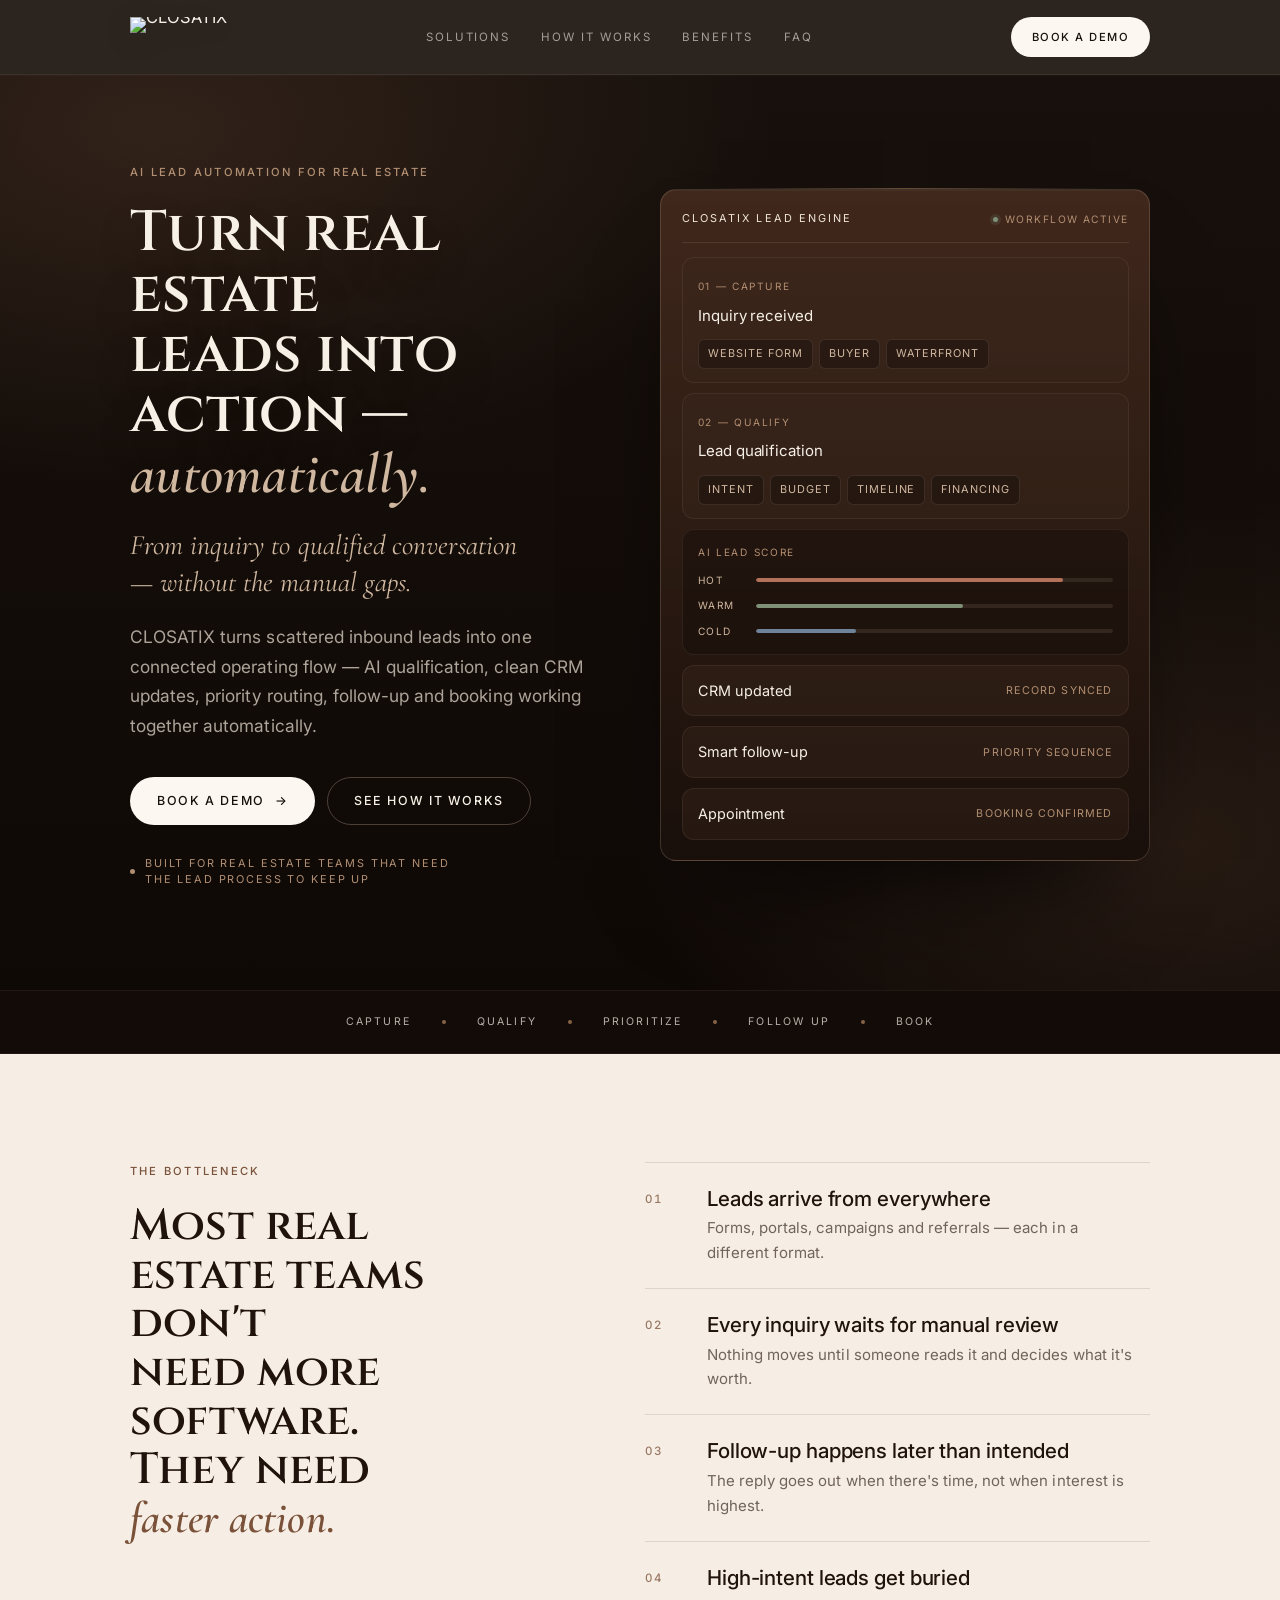
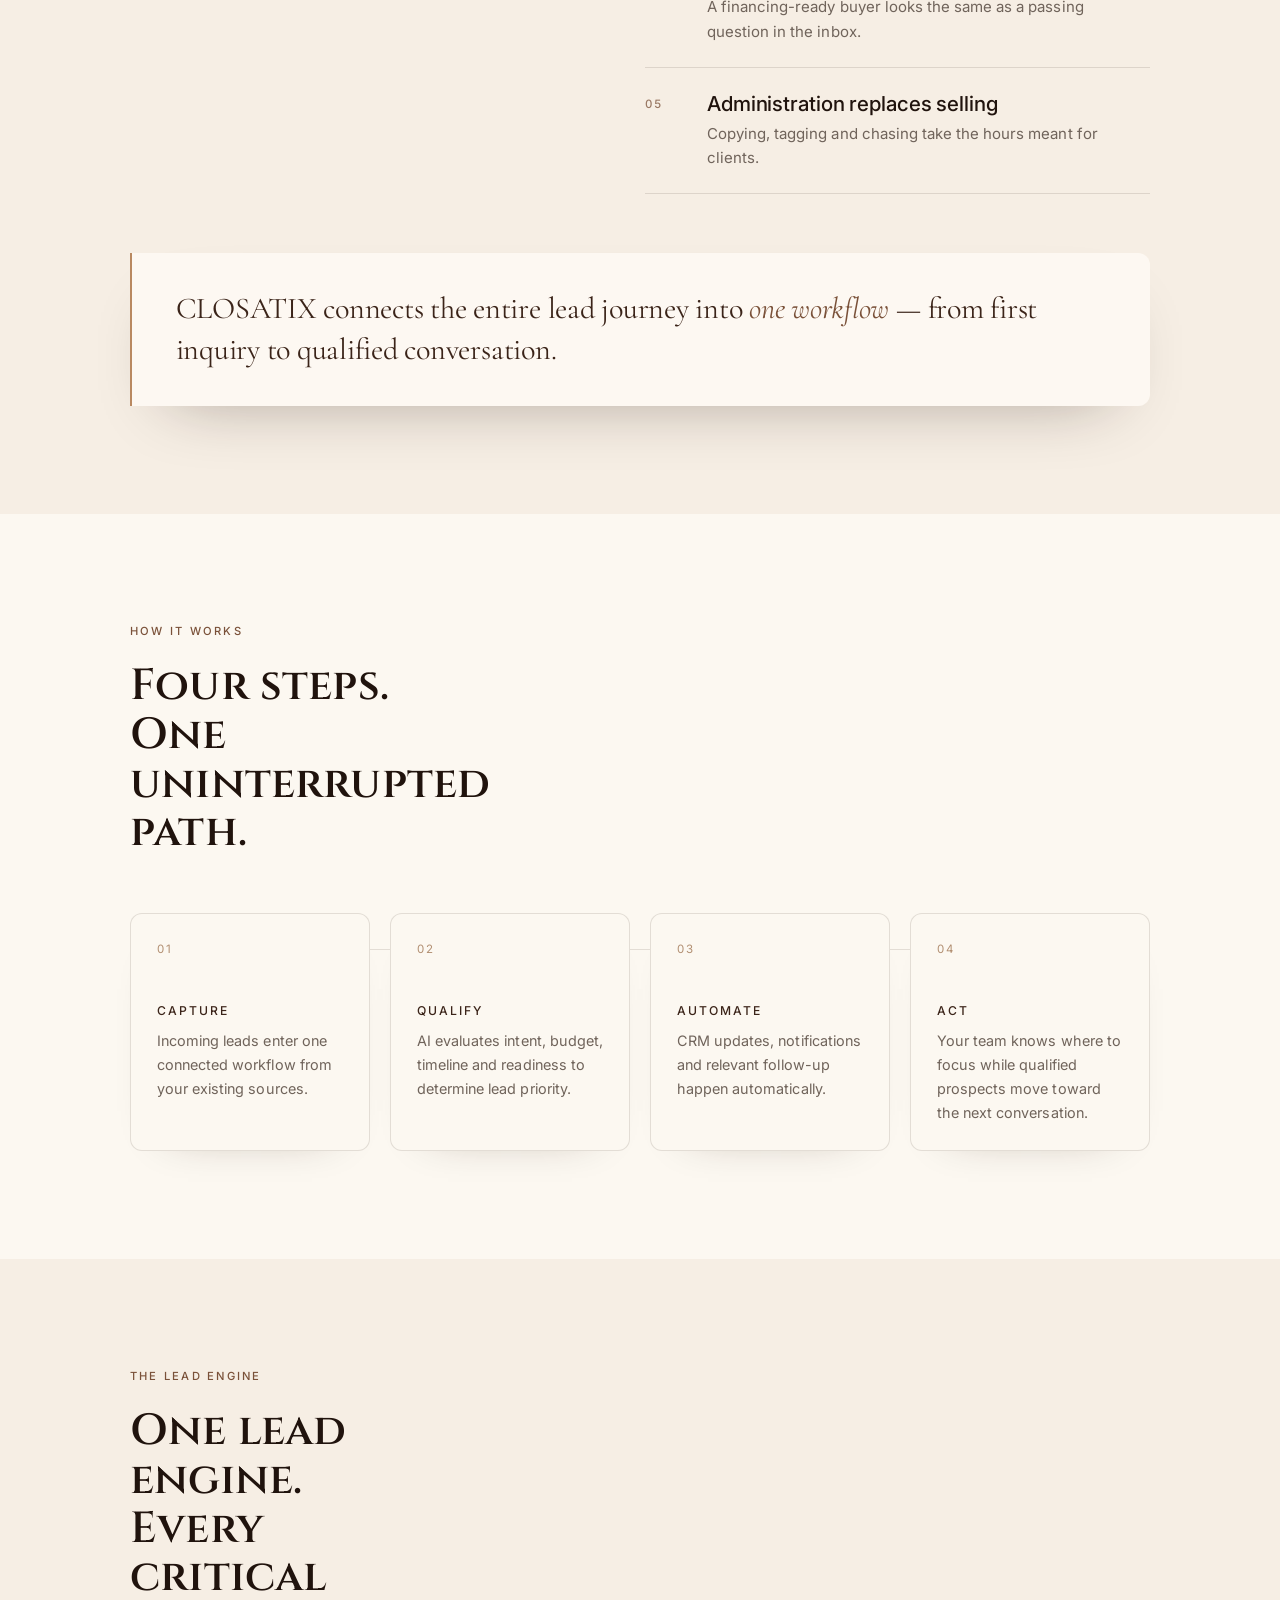
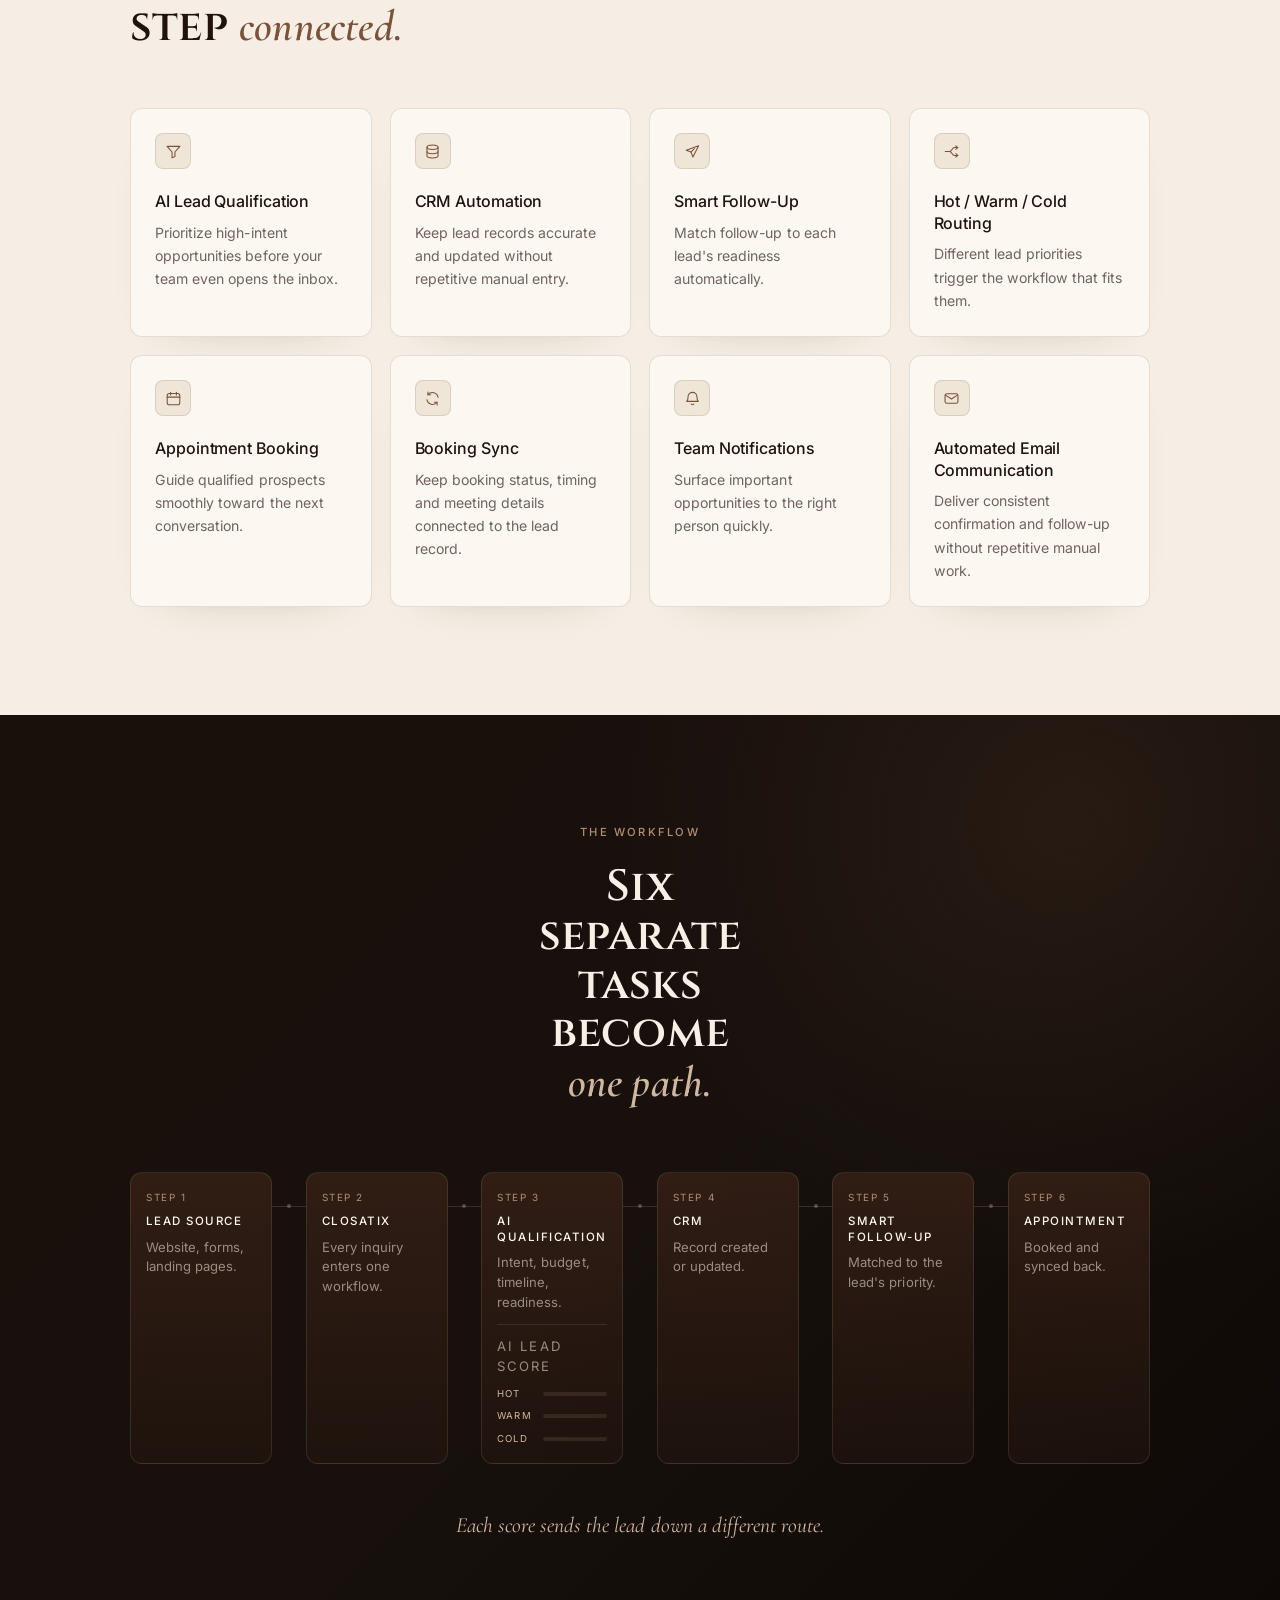
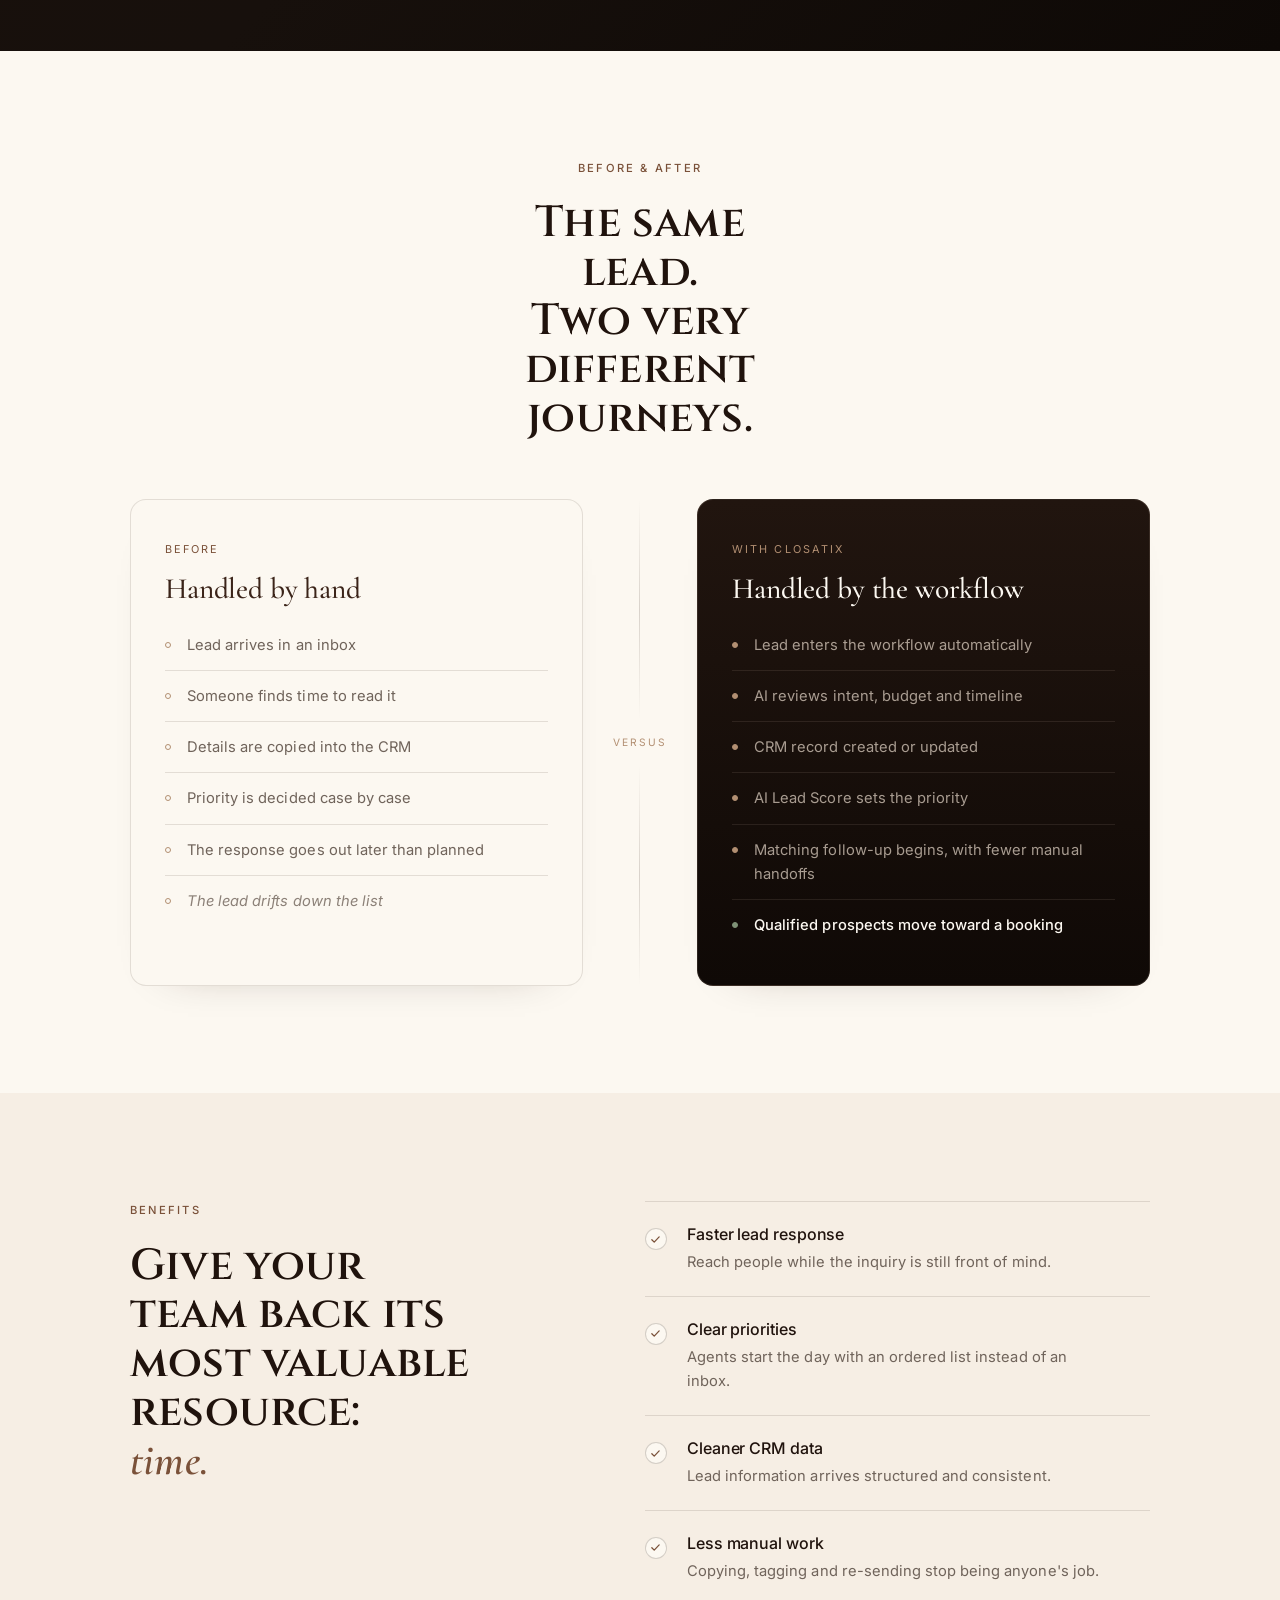
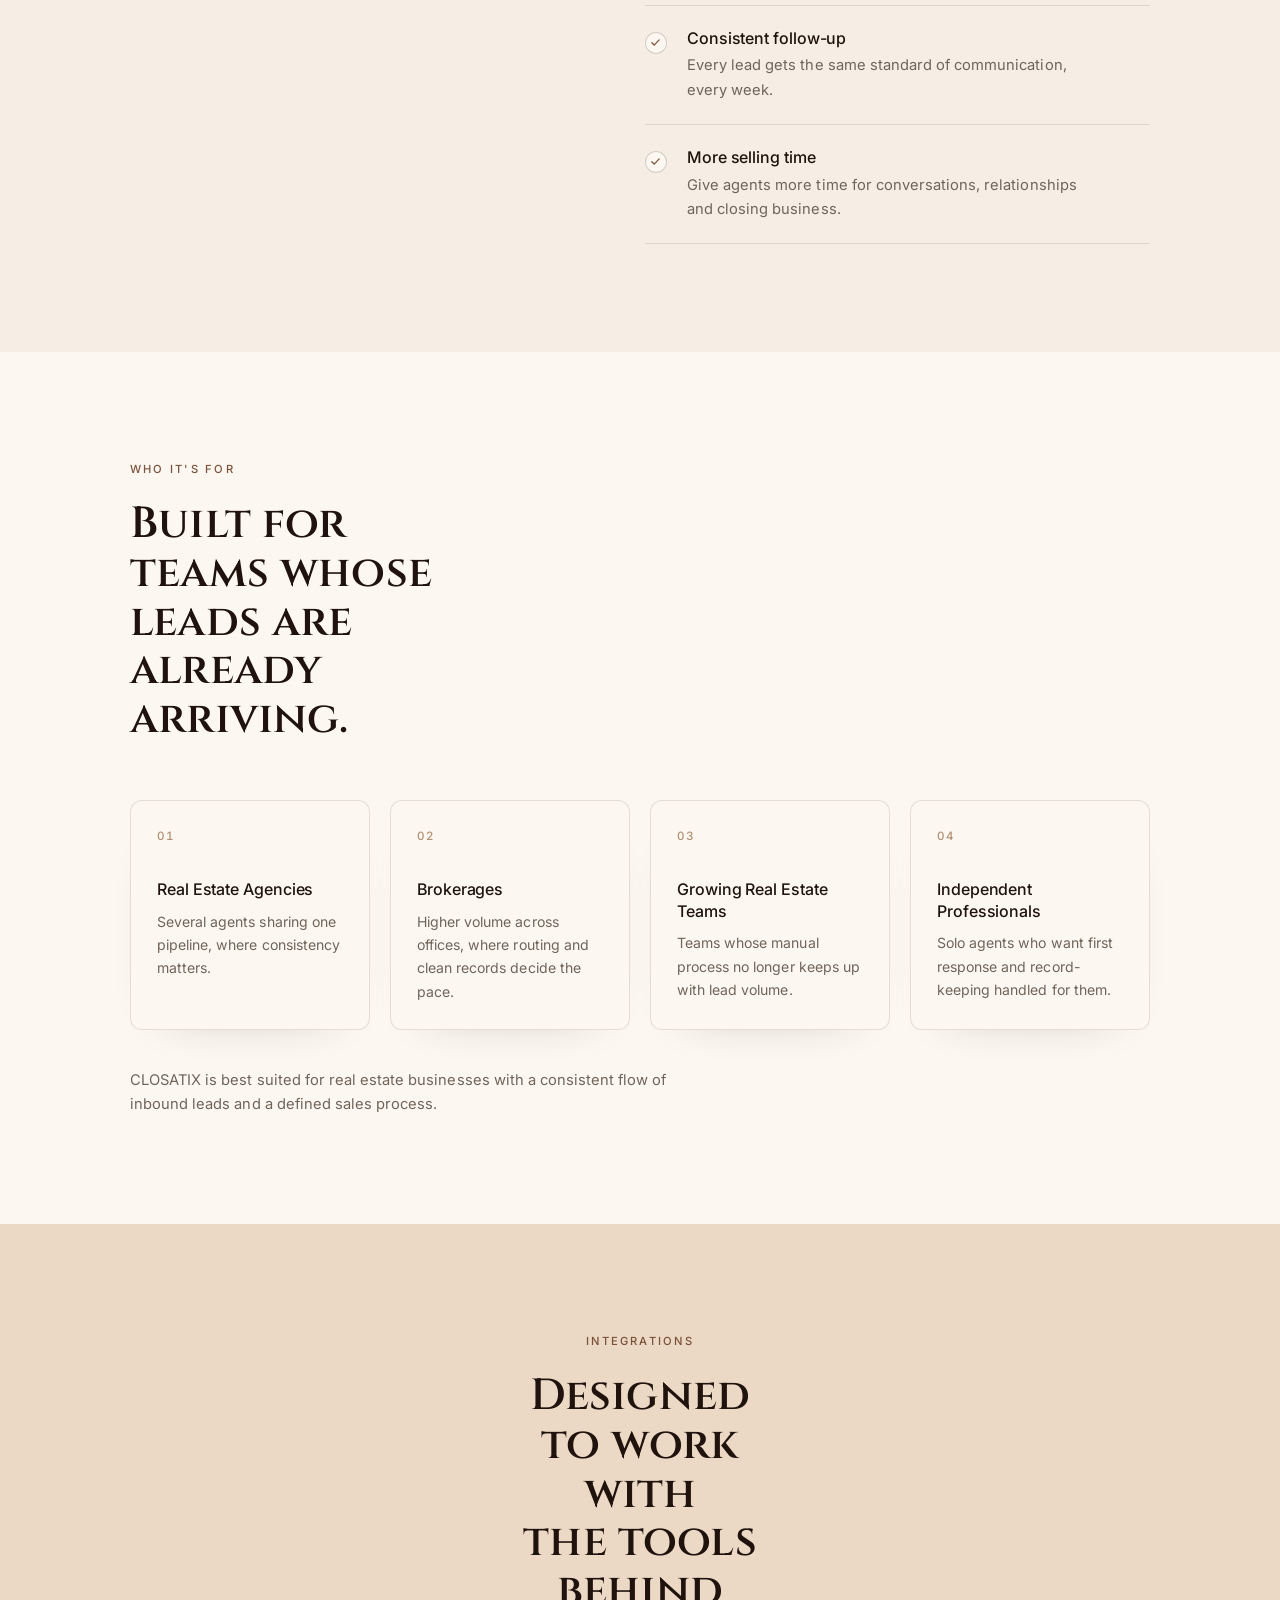
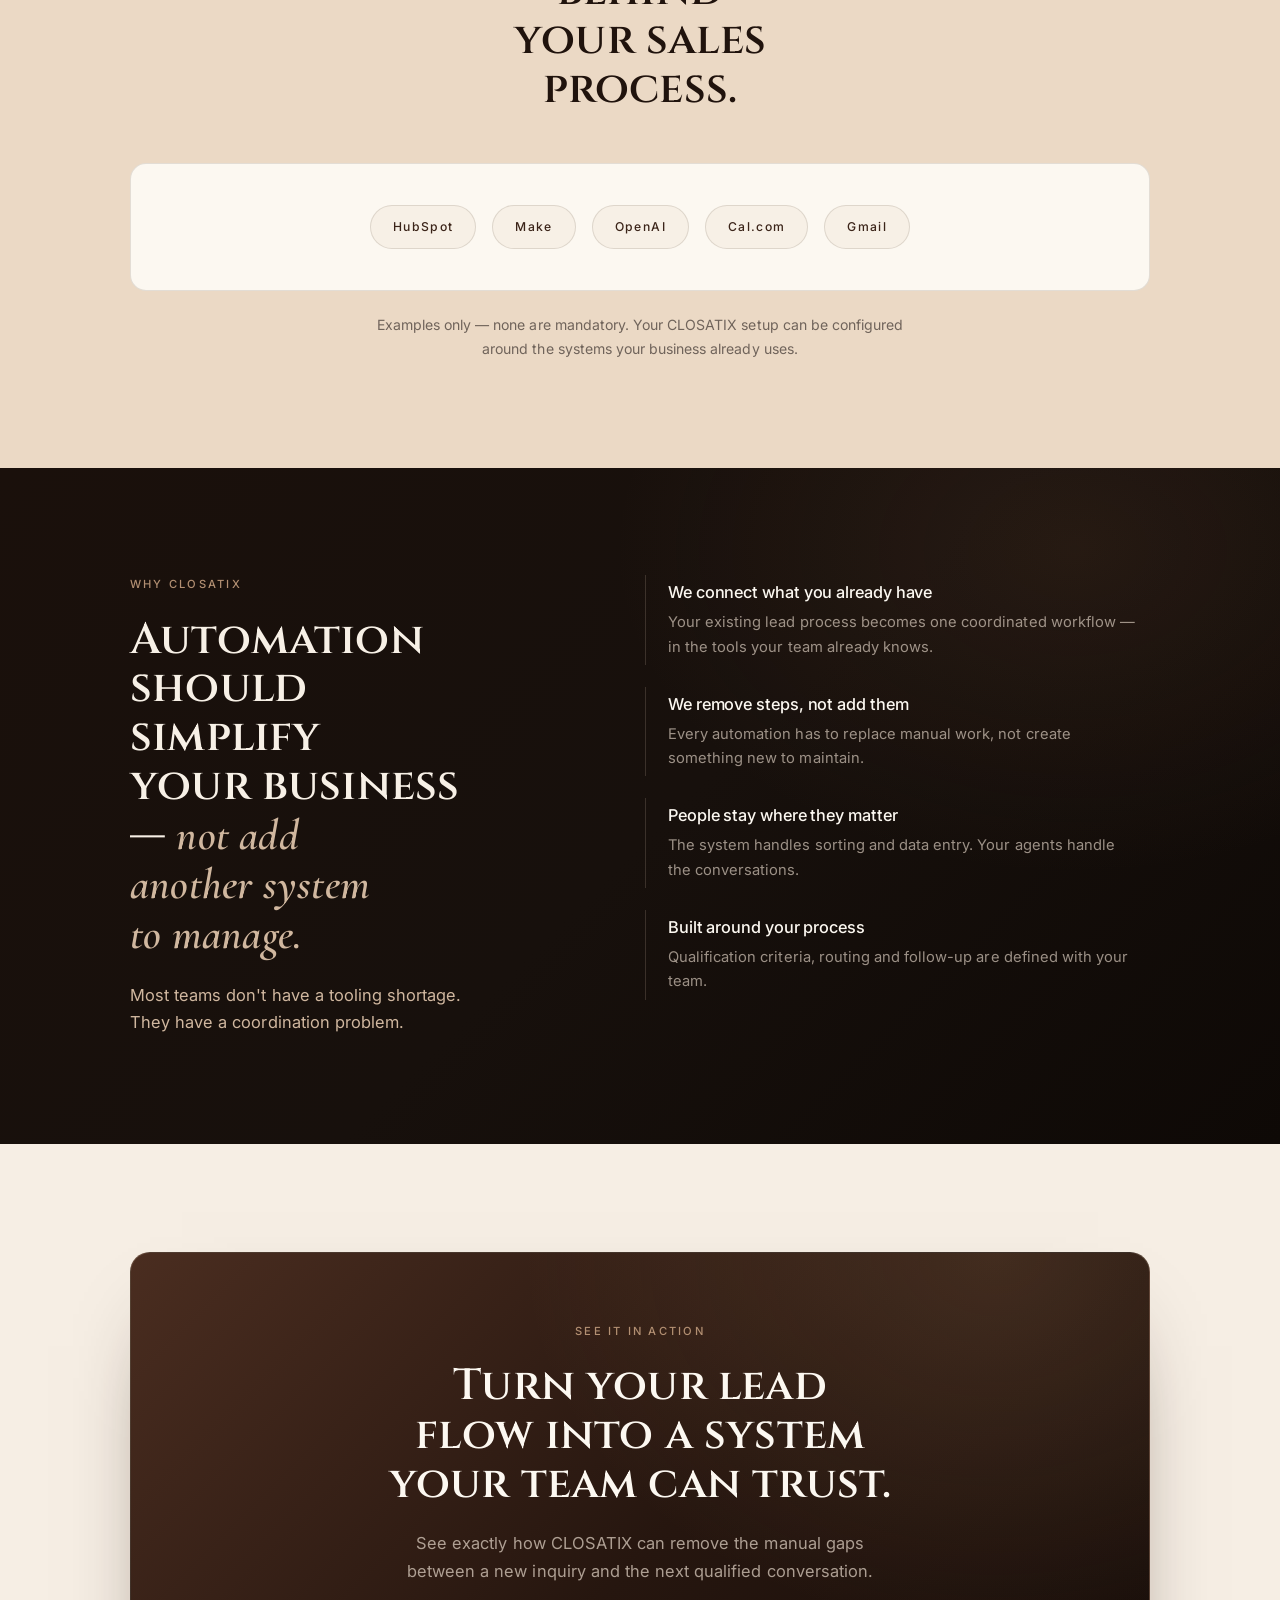
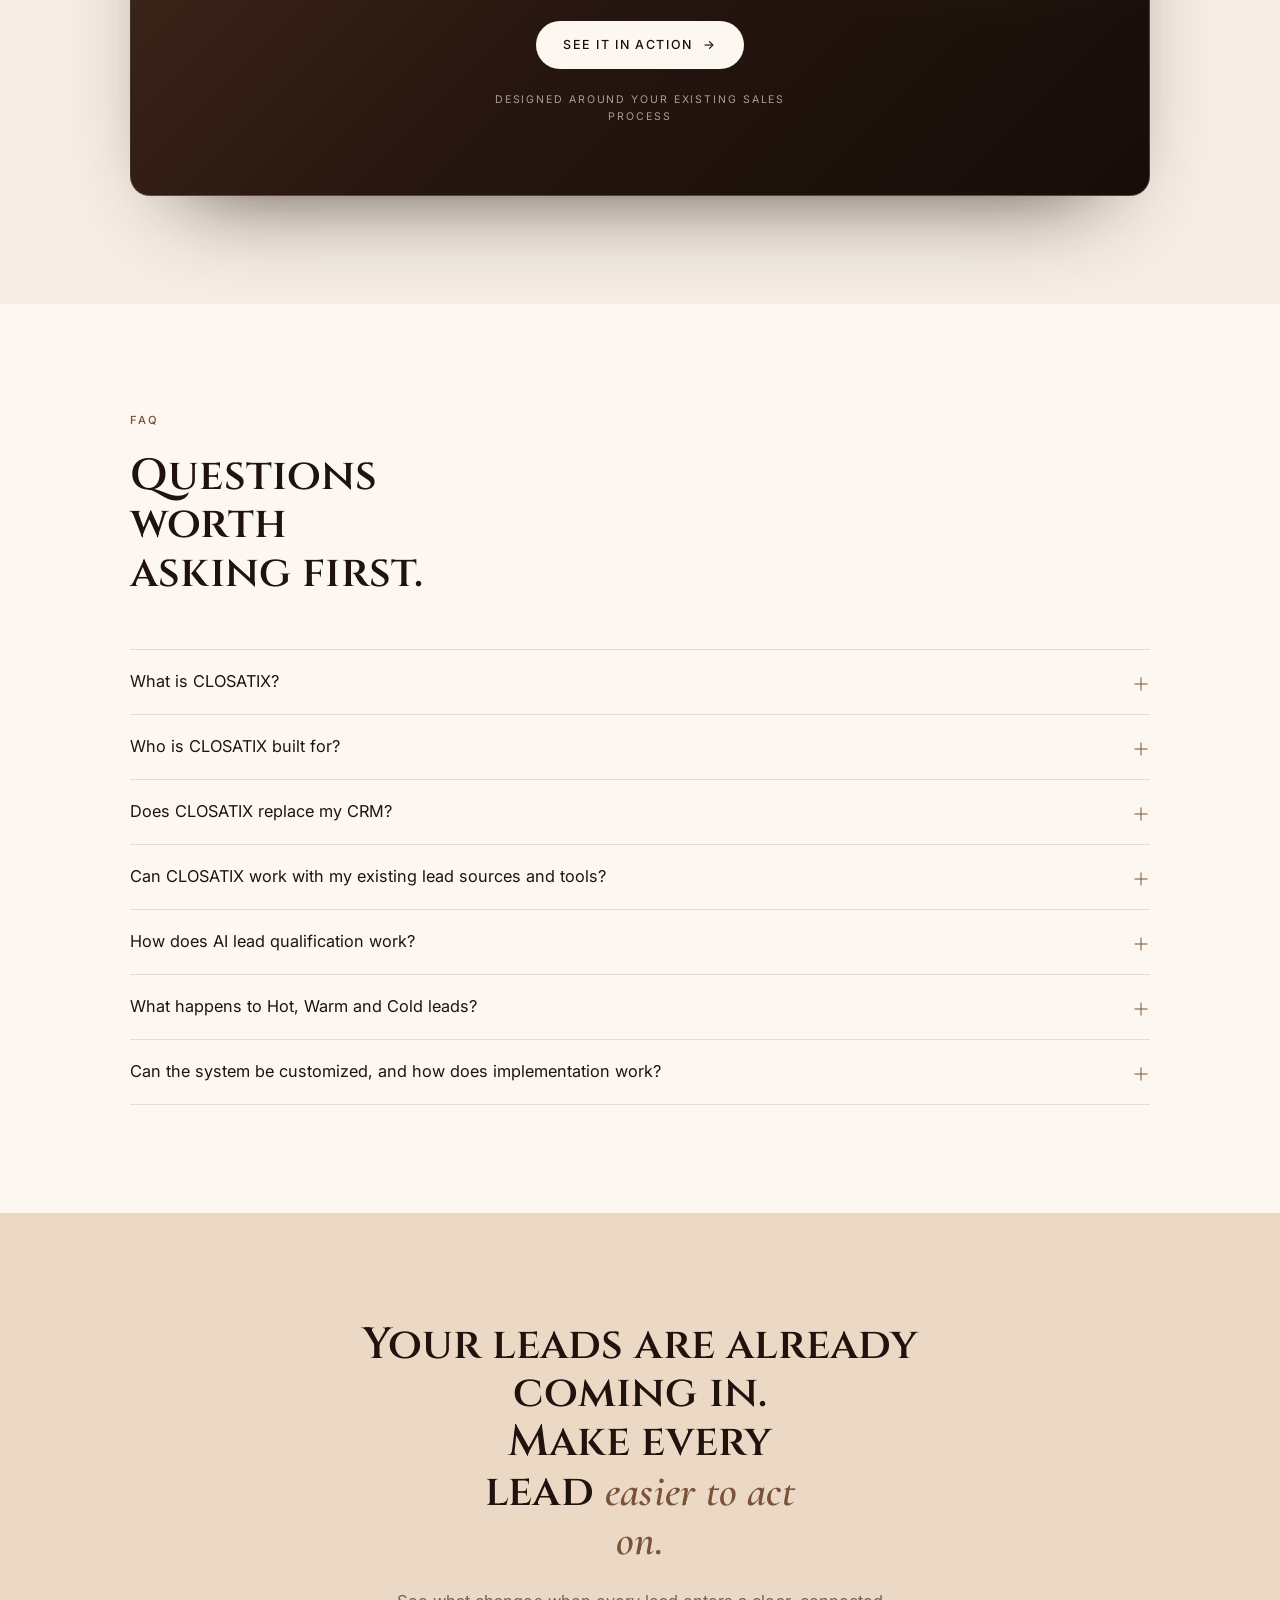
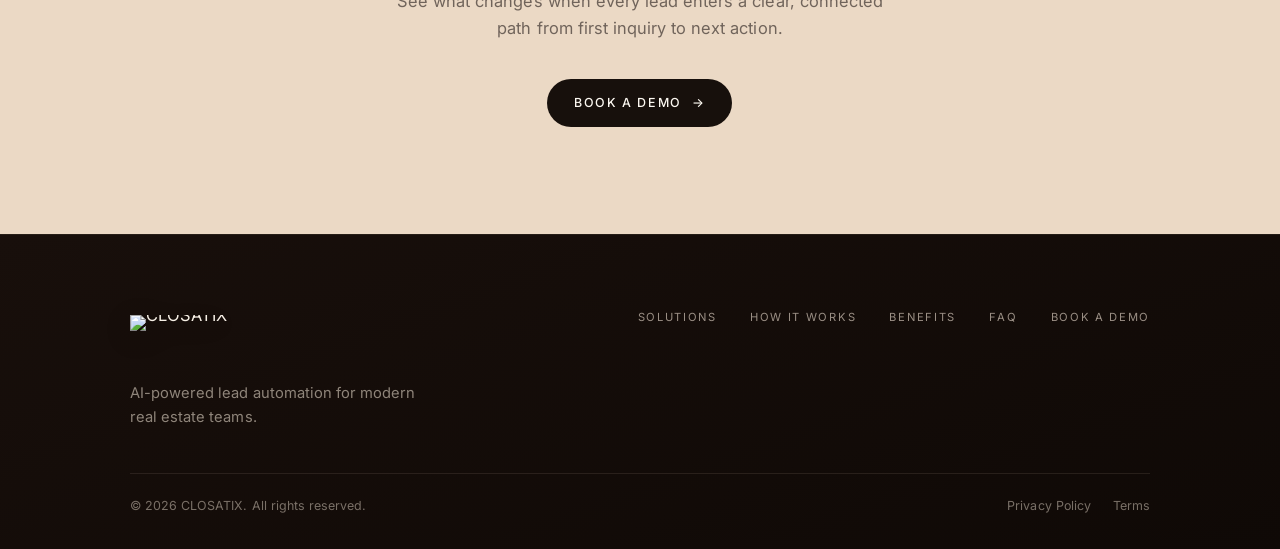
==== commit 8b7b964b: "Update index.html" ====
--- a/index.html
+++ b/index.html
@@ -349,13 +349,19 @@
   gap:var(--space-md);
 }
 
-.brand{display:inline-flex;align-items:center;gap:11px;}
-.brand__logo-slot{width:30px;height:26px;flex:none;display:block;}
-.brand__name{
-  font-size:.86rem;
-  font-weight:500;
-  letter-spacing:.24em;
-  color:var(--cream-100);
+.brand{
+  display:inline-flex;
+  align-items:center;
+  flex:none;
+  line-height:0;
+}
+.brand__logo{
+  display:block;
+  width:auto;
+  height:40px;
+  max-width:190px;
+  object-fit:contain;
+  object-position:left center;
 }
 
 .nav__links{display:flex;align-items:center;gap:clamp(18px,2.4vw,32px);}
@@ -1072,6 +1078,10 @@
   color:rgba(224,211,197,.6);
   font-size:.92rem;
   max-width:34ch;
+}
+.footer .brand__logo{
+  height:44px;
+  max-width:205px;
 }
 .footer__nav{
   display:flex;
@@ -1166,12 +1176,13 @@
   :root{--nav-h:64px;}
   .nav__links,.nav .nav__cta{display:none;}
   .nav__toggle{display:flex;}
-  .brand__name{font-size:.8rem;letter-spacing:.22em;}
+  .brand__logo{height:34px;max-width:160px;}
 }
 
 /* Phones */
 @media (max-width:640px){
   :root{--gutter:19px;}
+  .footer .brand__logo{height:36px;max-width:170px;}
   .steps,.features,.audience{grid-template-columns:minmax(0,1fr);}
 
   h1,.h1{line-height:1.1;}
@@ -1211,7 +1222,7 @@
 
 /* Small phones */
 @media (max-width:400px){
-  .brand__logo-slot{width:26px;height:24px;}
+  .brand__logo{height:31px;max-width:148px;}
   .engine{padding:15px;}
   .eng-block,.eng-row,.eng-score{padding:12px 13px;}
   .eng-row{flex-wrap:wrap;gap:4px;}
@@ -1267,13 +1278,12 @@
   height:1.5px;
 }
 
-/* Blank logo slot remains intentionally empty for the future real logo */
-.brand__logo-slot{
-  border:1px solid rgba(208,183,159,.26);
-  border-radius:8px;
-  background:linear-gradient(145deg,rgba(255,255,255,.035),rgba(255,255,255,.008));
-  box-shadow:inset 0 1px 0 rgba(255,255,255,.035);
-}
+/* Official CLOSATIX logo image */
+.brand__logo{
+  filter:drop-shadow(0 6px 14px rgba(0,0,0,.10));
+  transition:opacity .3s var(--ease);
+}
+.brand:hover .brand__logo{opacity:.96;}
 
 /* Buttons are the main hover targets — interaction implies clickability */
 .btn{
@@ -1538,9 +1548,12 @@
 <header class="nav dark" id="top">
   <div class="container nav__inner">
     <a class="brand" href="#top" aria-label="CLOSATIX — home">
-      <!-- OFFICIAL CLOSATIX LOGO GOES HERE -->
-      <span class="brand__logo-slot" aria-hidden="true"></span>
-      <span class="brand__name">CLOSATIX</span>
+      <img
+        class="brand__logo"
+        src="./closatix-logo.png"
+        alt="CLOSATIX"
+        decoding="async"
+      >
     </a>
 
     <nav class="nav__links" aria-label="Primary">
@@ -2301,9 +2314,13 @@
     <div class="footer__top">
       <div>
         <a class="brand" href="#top" aria-label="CLOSATIX — back to top">
-          <!-- OFFICIAL CLOSATIX LOGO GOES HERE -->
-          <span class="brand__logo-slot" aria-hidden="true"></span>
-          <span class="brand__name">CLOSATIX</span>
+          <img
+            class="brand__logo"
+            src="./closatix-logo.png"
+            alt="CLOSATIX"
+            loading="lazy"
+            decoding="async"
+          >
         </a>
         <p class="footer__tagline">AI-powered lead automation for modern real estate teams.</p>
       </div>
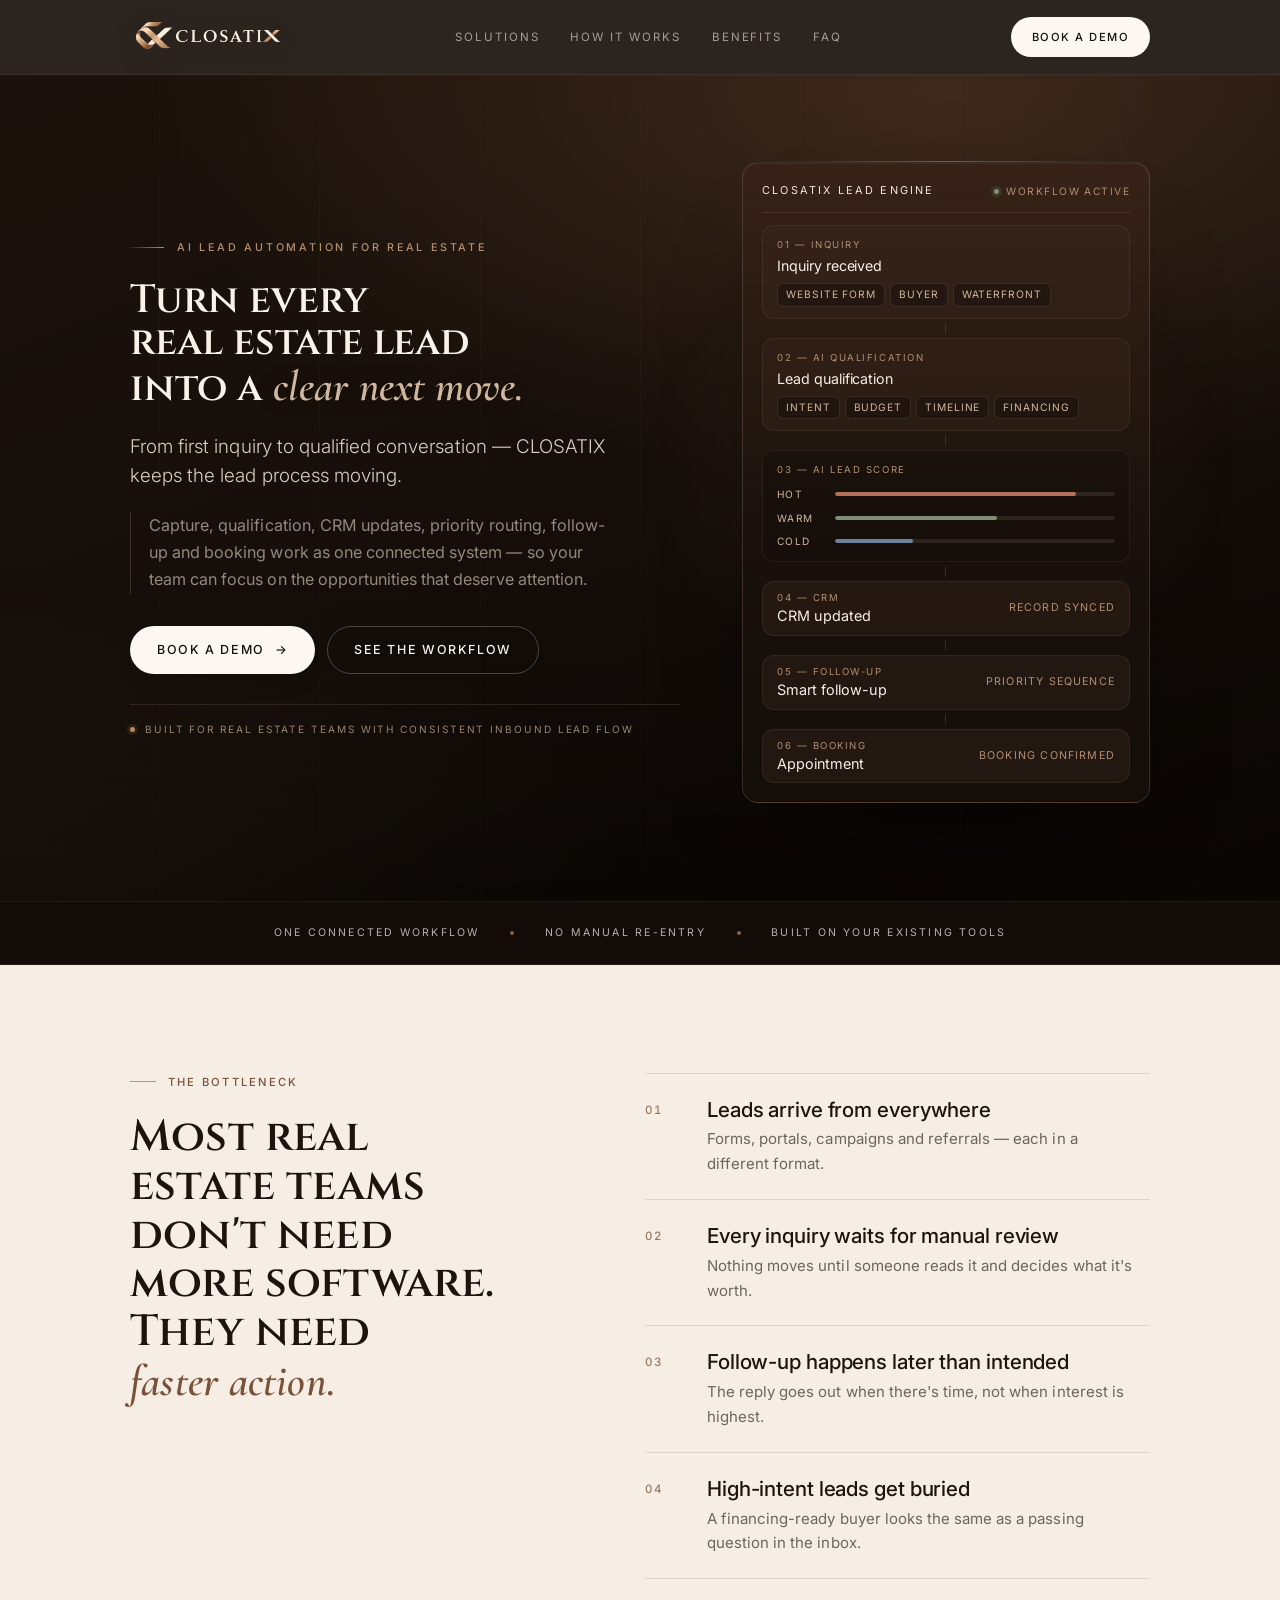
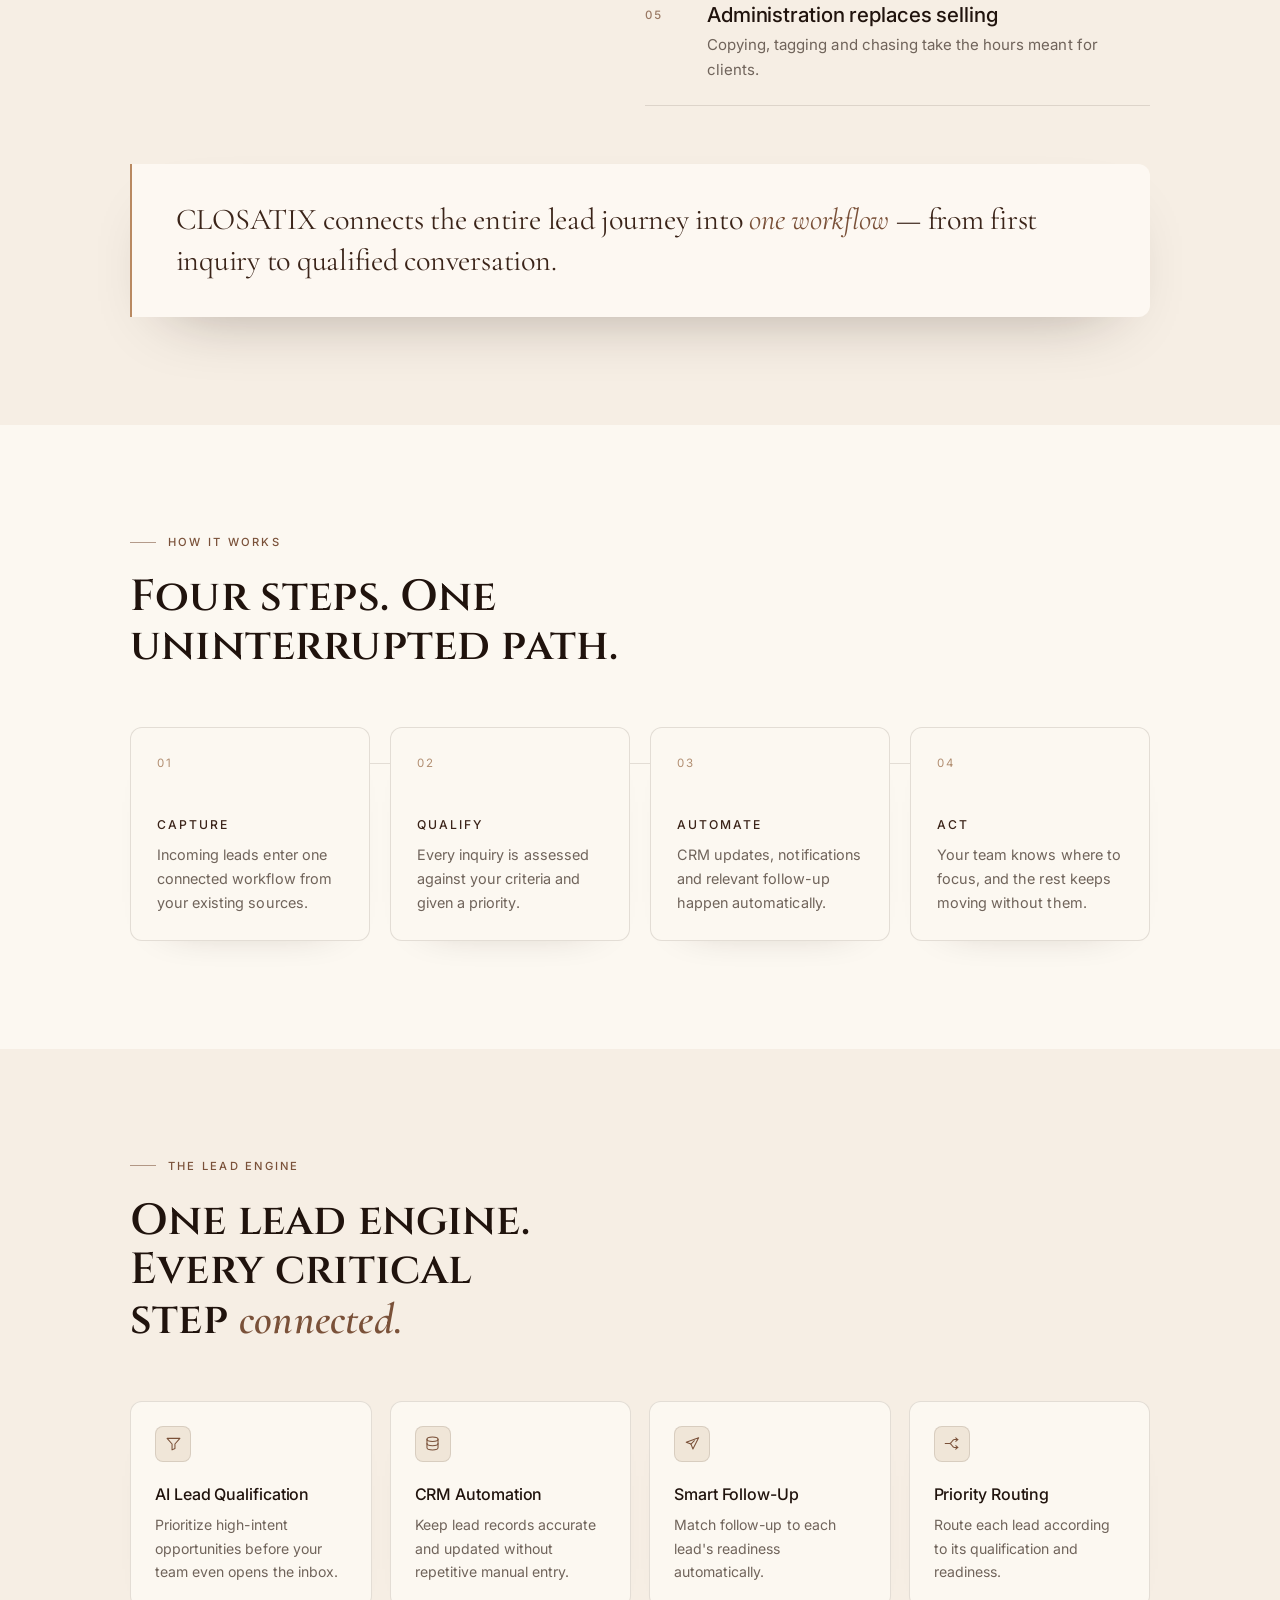
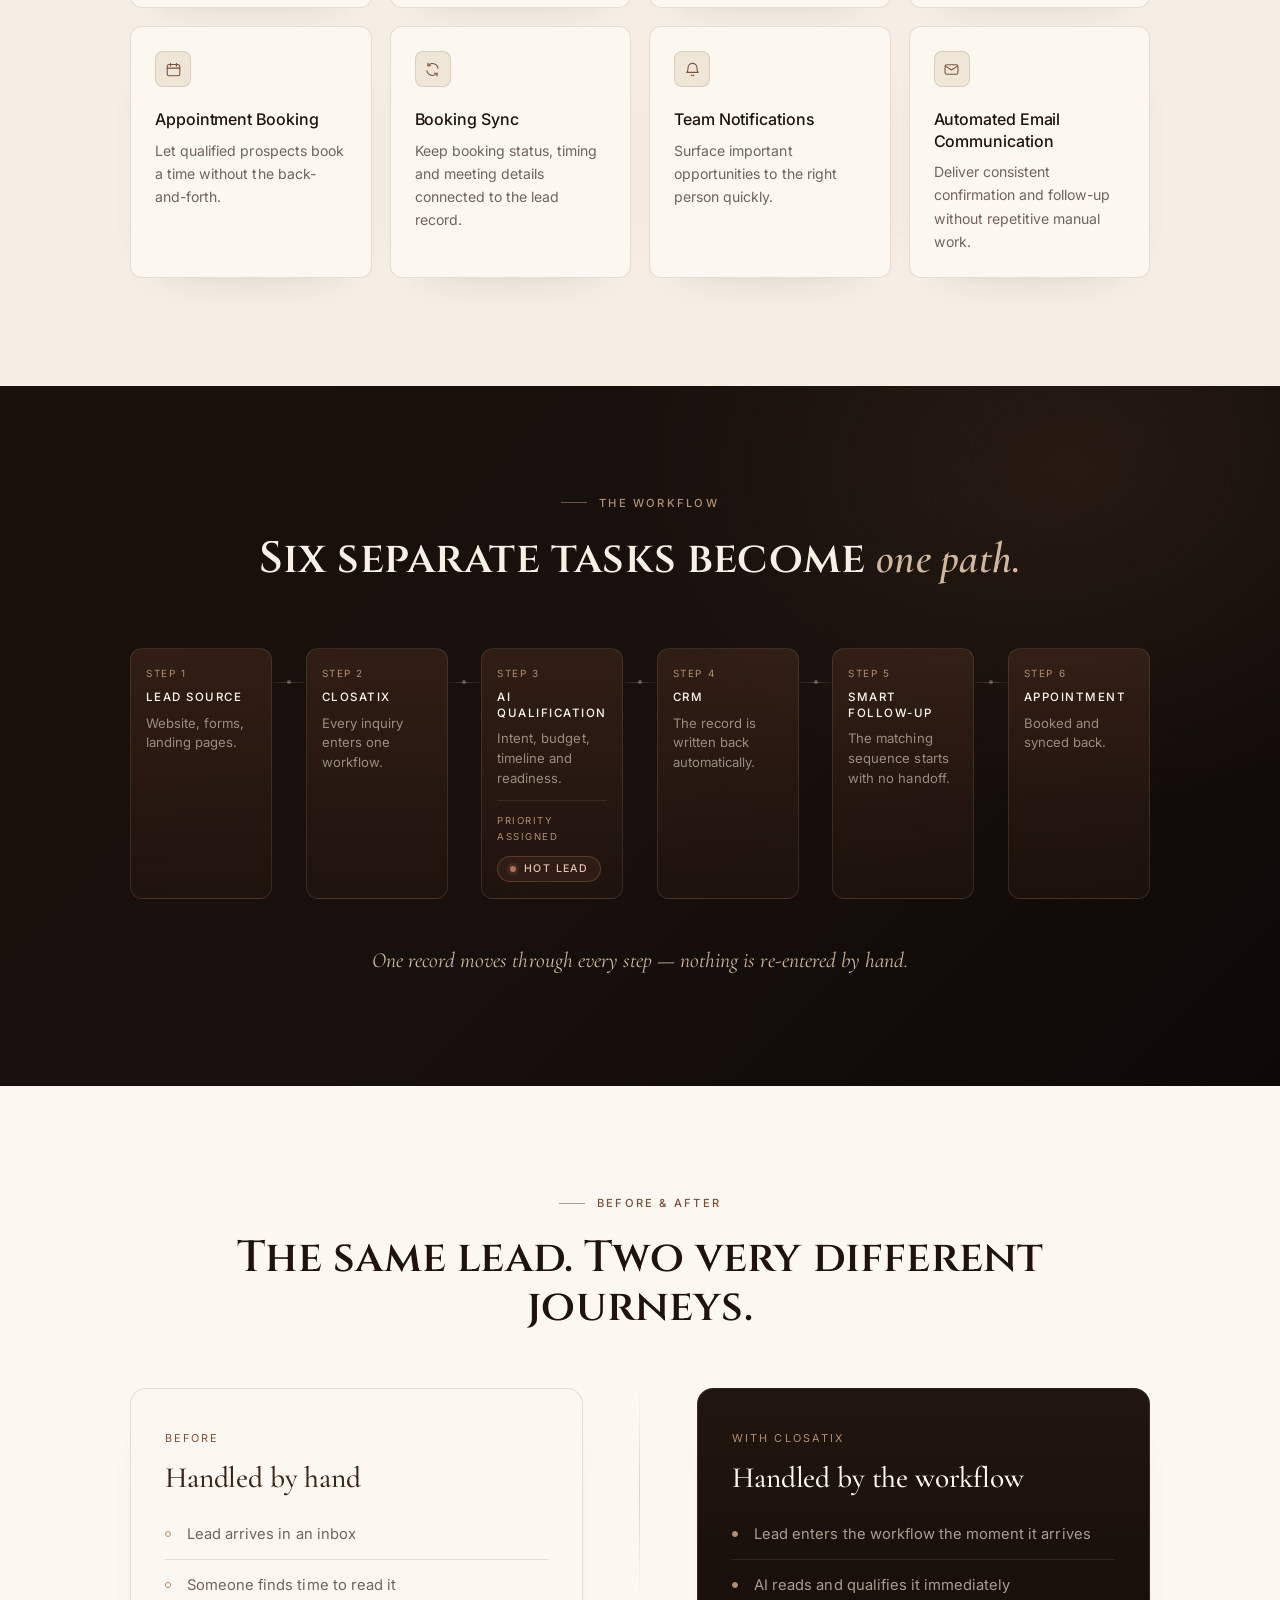
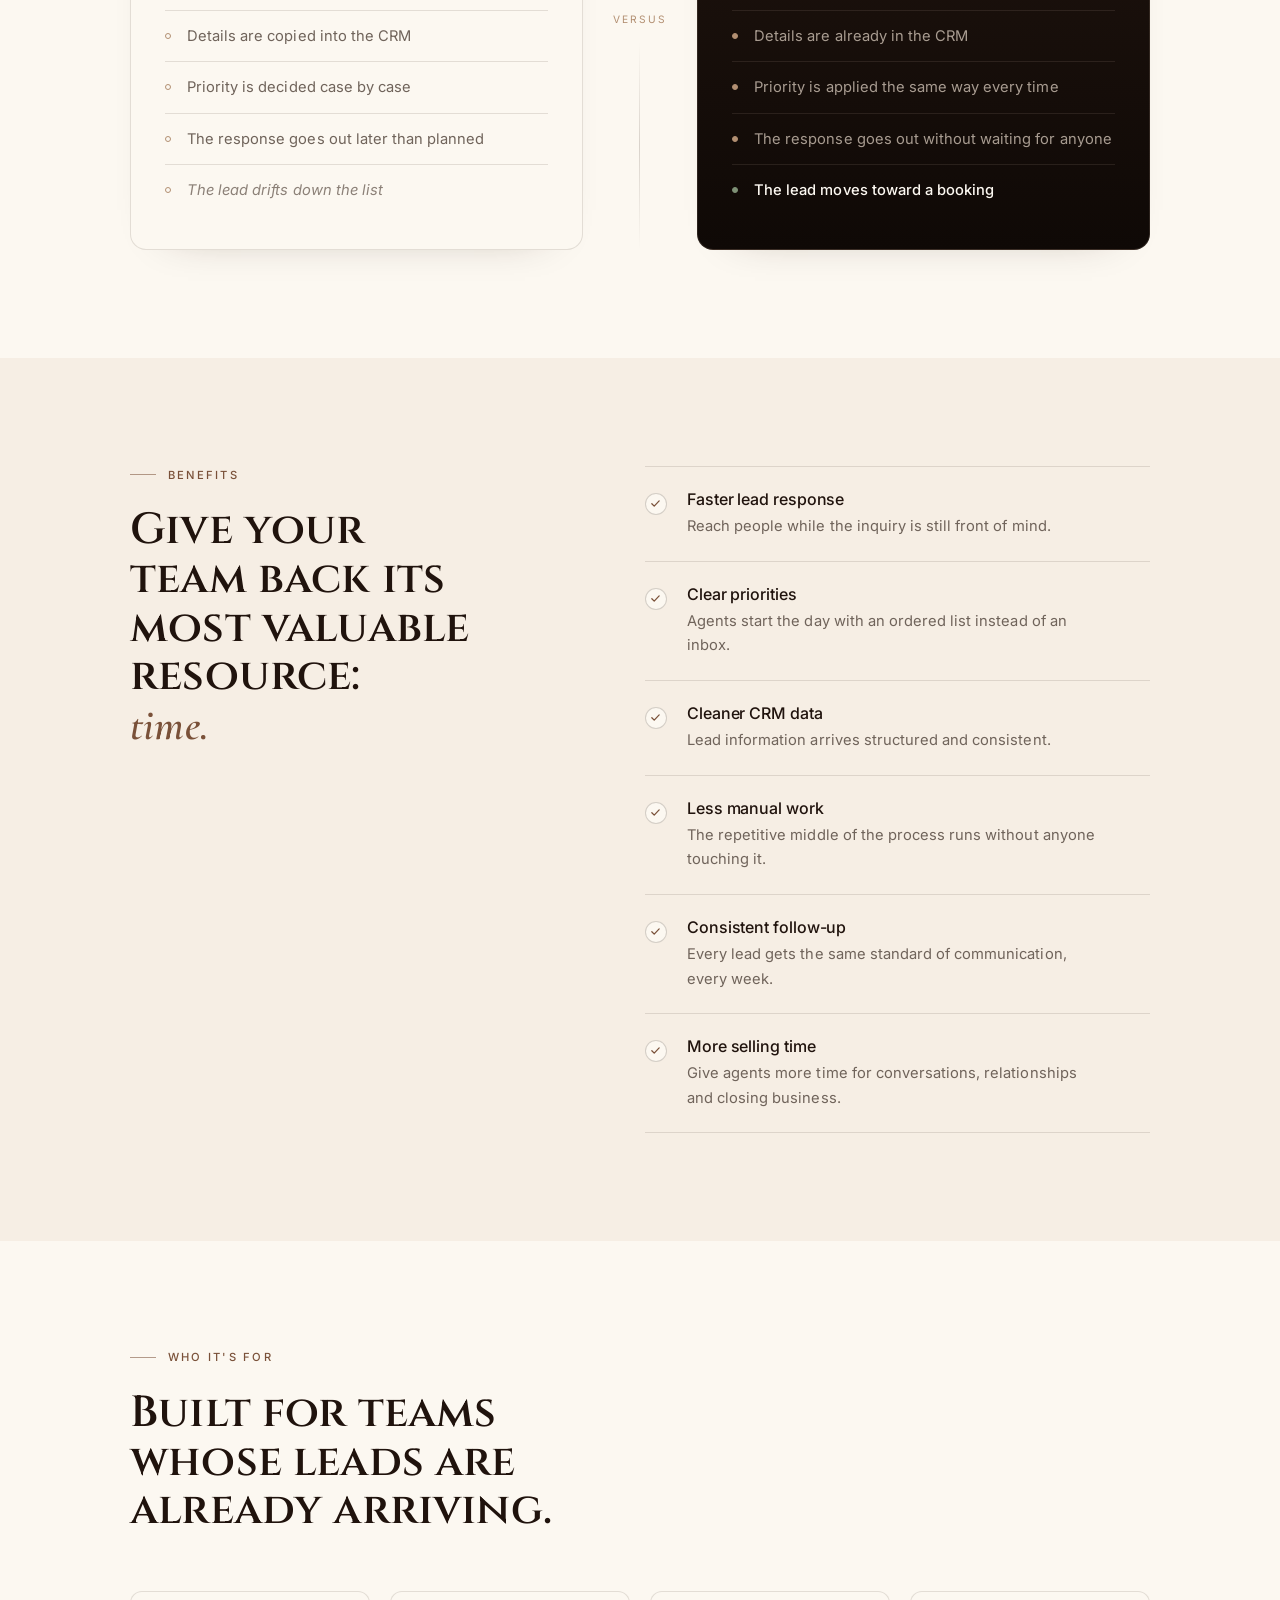
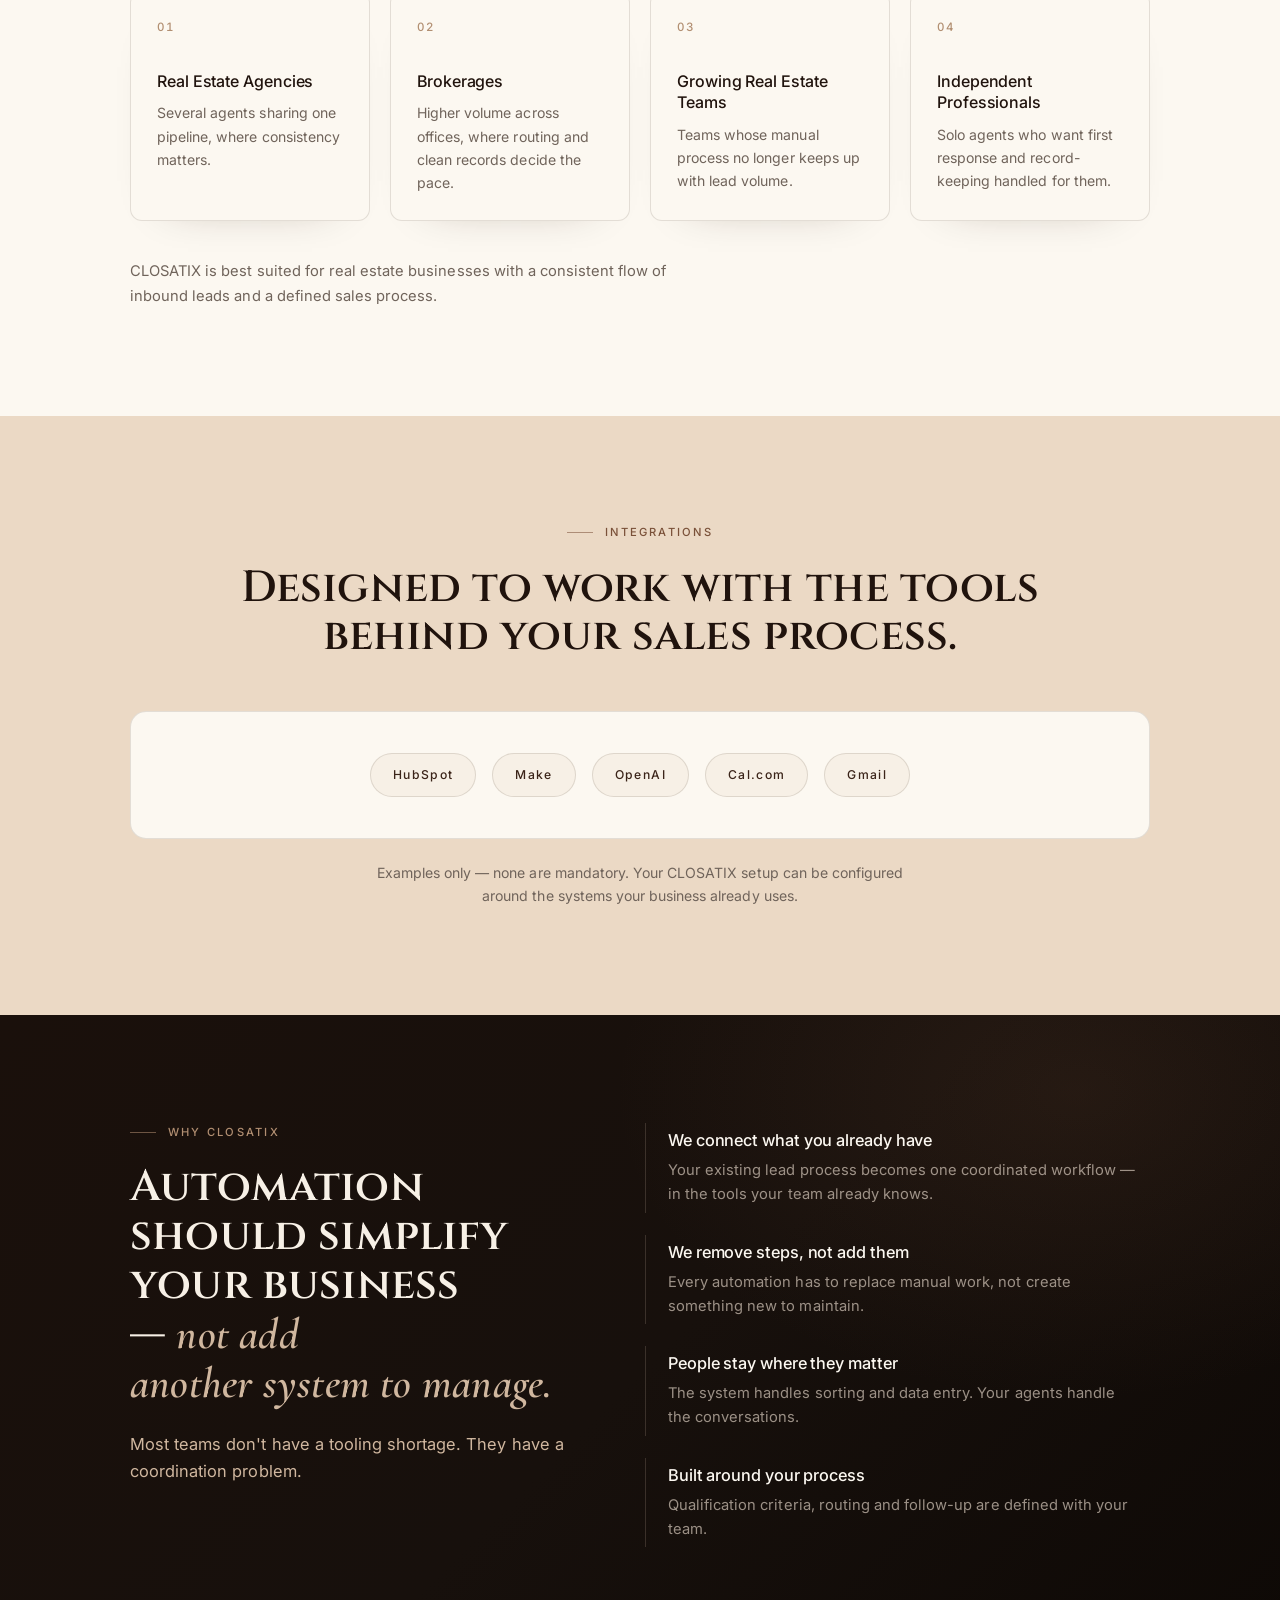
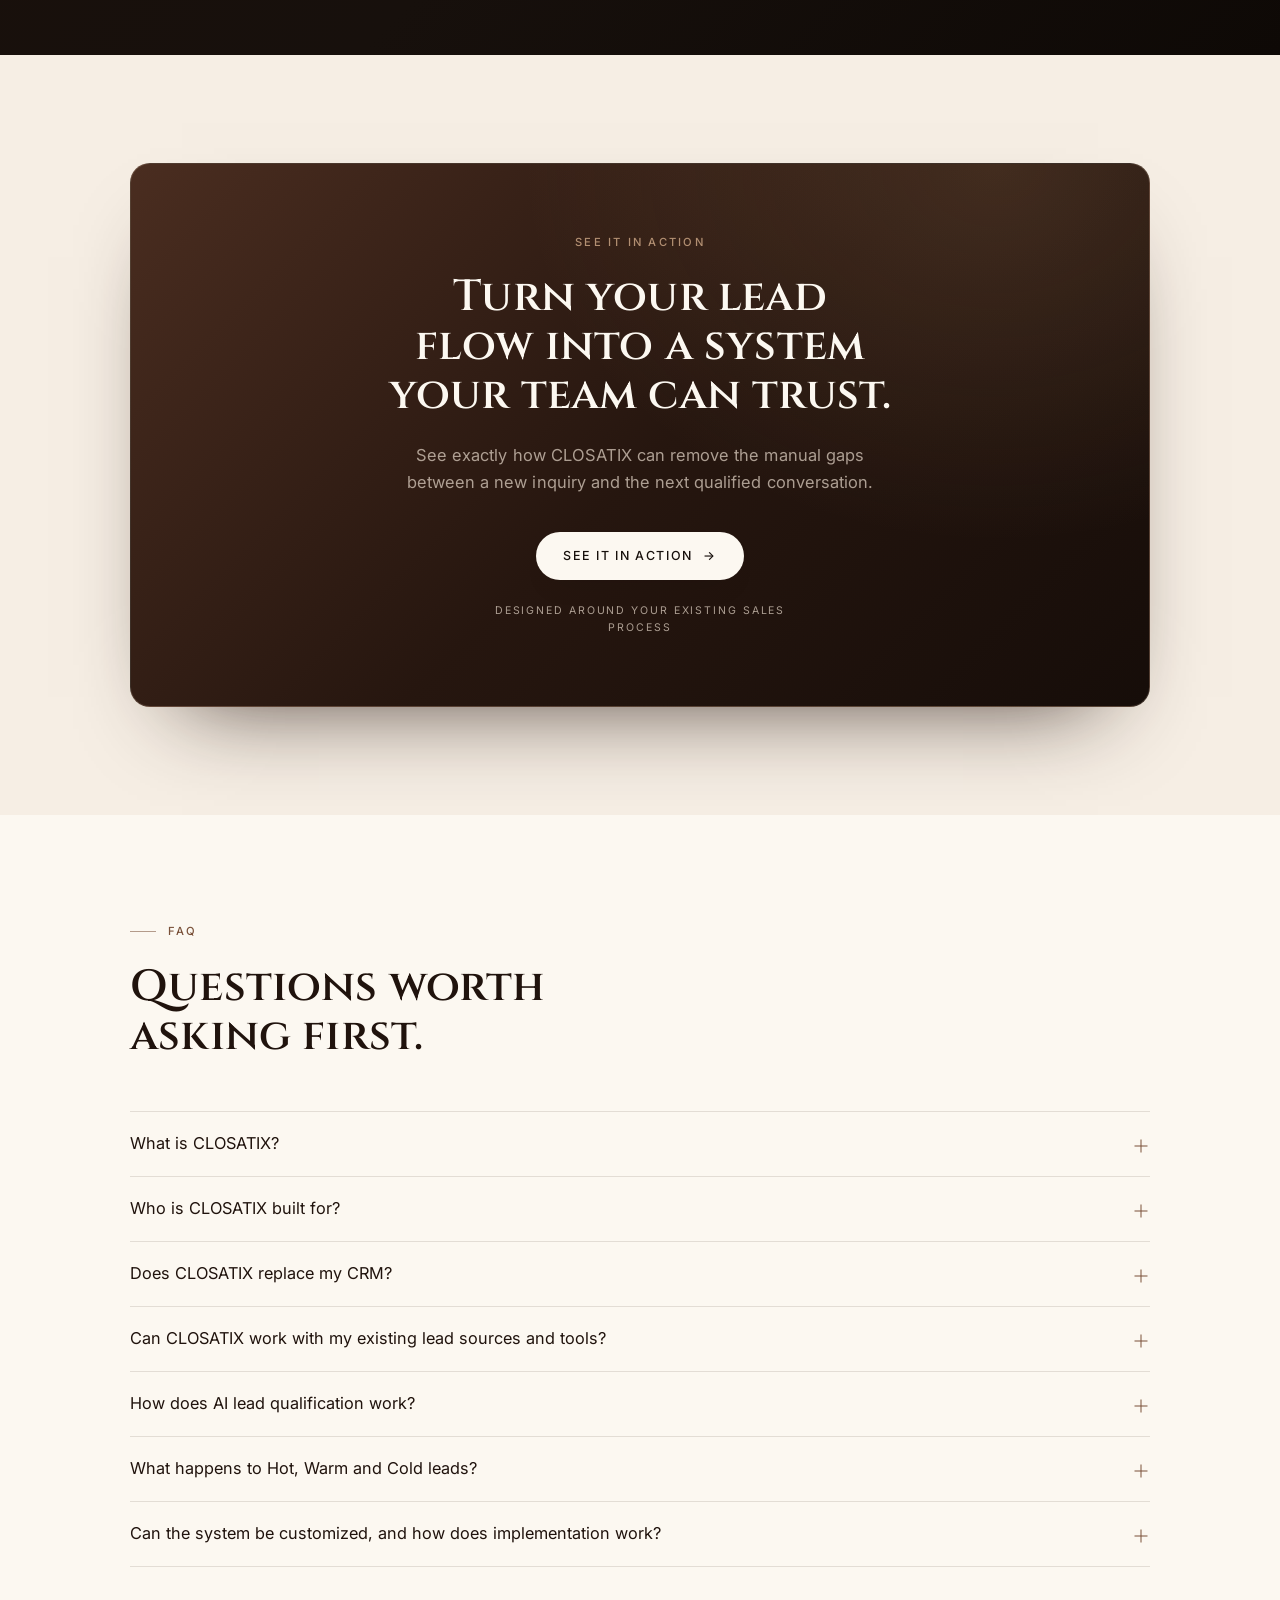
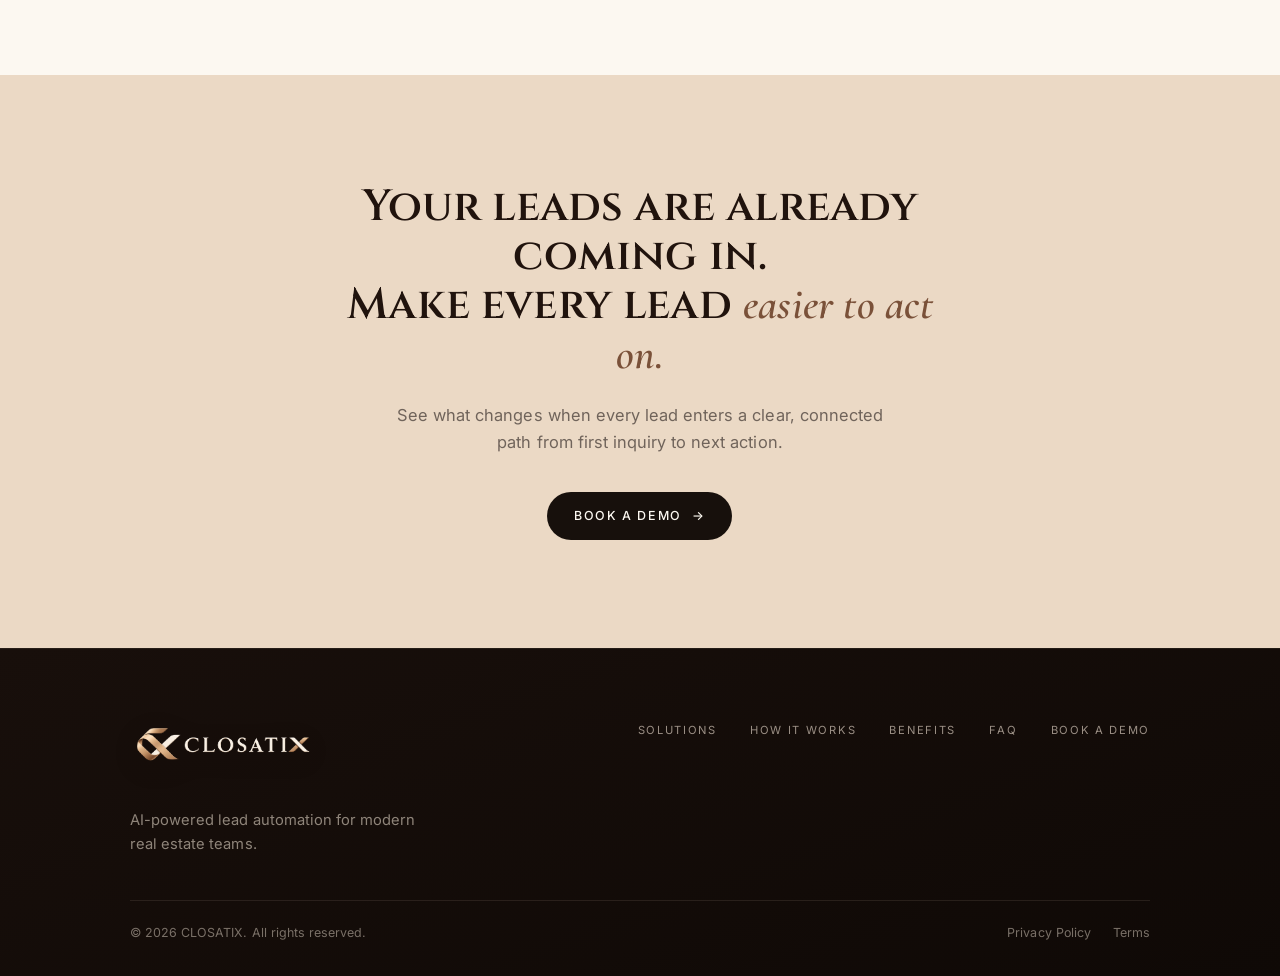
==== commit 78cba8d2: "Create index.html" ====
--- a/index.html
+++ b/index.html
@@ -269,7 +269,7 @@
              border-color .35s var(--ease), transform .35s var(--ease);
 }
 .btn__arrow{transition:transform .35s var(--ease);}
-.btn:hover .btn__arrow{transform:translateX(3px);}
+.btn:hover .btn__arrow{transform:translateX(4px);}
 
 .btn--primary{background:var(--cream-50);color:var(--espresso-900);}
 .btn--primary:hover{background:#fff;}
@@ -326,7 +326,7 @@
 /* Entrance reveal (added only when JS is present) */
 .js-reveal .reveal{
   opacity:0;
-  transform:translateY(14px);
+  transform:translateY(12px);
   transition:opacity .8s var(--ease), transform .8s var(--ease);
 }
 .js-reveal .reveal.is-visible{opacity:1;transform:none;}
@@ -357,9 +357,10 @@
 }
 .brand__logo{
   display:block;
-  width:auto;
-  height:40px;
-  max-width:190px;
+  width:156px;
+  height:auto;
+  max-width:none;
+  max-height:calc(var(--nav-h) - 20px);
   object-fit:contain;
   object-position:left center;
 }
@@ -1080,8 +1081,10 @@
   max-width:34ch;
 }
 .footer .brand__logo{
-  height:44px;
-  max-width:205px;
+  width:186px;
+  height:auto;
+  max-width:none;
+  max-height:78px;
 }
 .footer__nav{
   display:flex;
@@ -1123,6 +1126,7 @@
 
 /* Tablet landscape */
 @media (max-width:1024px){
+  .brand__logo{width:140px;}
   .steps,.features,.audience{grid-template-columns:repeat(2,minmax(0,1fr));}
   .step-card:not(:last-child)::after{display:none;}
 
@@ -1176,13 +1180,13 @@
   :root{--nav-h:64px;}
   .nav__links,.nav .nav__cta{display:none;}
   .nav__toggle{display:flex;}
-  .brand__logo{height:34px;max-width:160px;}
+  .brand__logo{width:126px;max-height:calc(var(--nav-h) - 18px);}
 }
 
 /* Phones */
 @media (max-width:640px){
   :root{--gutter:19px;}
-  .footer .brand__logo{height:36px;max-width:170px;}
+  .footer .brand__logo{width:182px;max-height:70px;}
   .steps,.features,.audience{grid-template-columns:minmax(0,1fr);}
 
   h1,.h1{line-height:1.1;}
@@ -1222,7 +1226,8 @@
 
 /* Small phones */
 @media (max-width:400px){
-  .brand__logo{height:31px;max-width:148px;}
+  .brand__logo{width:121px;}
+  .footer .brand__logo{width:180px;}
   .engine{padding:15px;}
   .eng-block,.eng-row,.eng-score{padding:12px 13px;}
   .eng-row{flex-wrap:wrap;gap:4px;}
@@ -1533,12 +1538,699 @@
   .capability-strip__inner::-webkit-scrollbar{display:none;}
 }
 @media (max-width:640px){
-  .capability-strip__inner{min-height:56px;gap:14px;font-size:.61rem;letter-spacing:.16em;}
+  .capability-strip__inner{
+    min-height:auto;
+    padding-block:14px;
+    display:grid;
+    grid-template-columns:minmax(0,1fr);
+    justify-items:center;
+    gap:7px;
+    overflow:visible;
+    white-space:normal;
+    text-align:center;
+    font-size:.61rem;
+    letter-spacing:.16em;
+    line-height:1.45;
+  }
+  .capability-strip__inner span{
+    width:100%;
+  }
+  .capability-strip__inner i{
+    display:none;
+  }
   .hero__title{max-width:none;}
   .faq__trigger:hover{padding-left:0;padding-right:0;background:transparent;}
 }
 
+
+/* ==================================================
+   12. HERO COMPOSITION + DATA-FLOW MOTION SYSTEM
+   --------------------------------------------------
+   Motion vocabulary: warm bronze light travelling through a
+   dark espresso system. Dim, architectural, controlled.
+   ================================================== */
+:root{
+  --flow-light:rgba(224,182,136,.92);
+  --flow-line:rgba(208,183,159,.24);
+  --fs-hero:clamp(2.2rem, 1.6rem + 1.8vw, 2.45rem);
+}
+
+/* --------------------------------------------------
+   12.1  Hero shell + background depth
+   -------------------------------------------------- */
+.hero{
+  padding-top:clamp(52px, 5.6vw, 80px);
+  padding-bottom:clamp(60px, 6.4vw, 90px);
+  background:
+    radial-gradient(112% 86% at 74% 2%, rgba(150,100,66,.30) 0%, rgba(150,100,66,0) 56%),
+    radial-gradient(76% 60% at 2% 98%, rgba(185,137,97,.09) 0%, rgba(185,137,97,0) 62%),
+    linear-gradient(158deg,#1c120c 0%,#150e0a 46%,#0c0704 100%);
+}
+
+/* soft grounding vignette — depth without haze */
+.hero::before{
+  background:
+    radial-gradient(62% 46% at 50% 118%, rgba(0,0,0,.52) 0%, rgba(0,0,0,0) 72%),
+    linear-gradient(180deg, rgba(0,0,0,0) 58%, rgba(8,5,3,.5) 100%);
+}
+
+/* extremely faint architectural grid */
+.hero::after{
+  opacity:.14;
+  background-size:64px 64px;
+  mask-image:linear-gradient(to bottom, rgba(0,0,0,.55), rgba(0,0,0,.14) 62%, transparent 92%);
+  -webkit-mask-image:linear-gradient(to bottom, rgba(0,0,0,.55), rgba(0,0,0,.14) 62%, transparent 92%);
+}
+
+/* directional lines + one slow warm light behind the engine */
+.hero__field{
+  position:absolute;
+  inset:0;
+  z-index:0;
+  overflow:hidden;
+  pointer-events:none;
+}
+.hero__field::before{
+  content:"";
+  position:absolute;
+  inset:-12% -1px;
+  background-image:repeating-linear-gradient(
+    90deg,
+    rgba(208,183,159,.07) 0 1px,
+    transparent 1px 12.5%
+  );
+  mask-image:linear-gradient(to bottom, transparent, rgba(0,0,0,.9) 26%, rgba(0,0,0,.45) 74%, transparent);
+  -webkit-mask-image:linear-gradient(to bottom, transparent, rgba(0,0,0,.9) 26%, rgba(0,0,0,.45) 74%, transparent);
+  opacity:.55;
+}
+.hero__field::after{
+  content:"";
+  position:absolute;
+  right:-6%;
+  top:8%;
+  width:66%;
+  height:80%;
+  background:radial-gradient(50% 50% at 50% 50%, rgba(185,137,97,.15) 0%, rgba(185,137,97,0) 70%);
+  animation:heroDrift 18s ease-in-out infinite alternate;
+  will-change:transform,opacity;
+}
+@keyframes heroDrift{
+  from{transform:translate3d(0,0,0) scale(1);opacity:.5;}
+  to{transform:translate3d(-3%,3.5%,0) scale(1.07);opacity:.9;}
+}
+
+.hero__grid{
+  grid-template-columns:minmax(0,54fr) minmax(0,40fr);
+  column-gap:6%;
+  align-items:center;
+}
+
+/* --------------------------------------------------
+   12.2  Hero typography — editorial, architectural
+   -------------------------------------------------- */
+.hero__eyebrow{
+  display:inline-flex;
+  align-items:center;
+  gap:13px;
+  margin:0 0 clamp(18px,2vw,24px);
+  font-size:.67rem;
+  letter-spacing:.26em;
+  color:rgba(208,183,159,.86);
+}
+.hero__eyebrow::before{
+  content:"";
+  width:34px;
+  height:1px;
+  flex:none;
+  background:linear-gradient(90deg, rgba(185,137,97,.12), var(--bronze));
+  transform-origin:left center;
+}
+
+.hero__title{
+  max-width:none;
+  margin-bottom:clamp(16px,1.8vw,22px);
+  font-size:var(--fs-hero);
+  line-height:1.05;
+  letter-spacing:.002em;
+  color:#F8F2E8;
+  text-shadow:none;
+}
+.hero__title .mask{
+  display:block;
+  overflow:hidden;
+  padding:0 .1em .1em 0;
+  margin-bottom:-.08em;
+}
+.hero__title .mask__i{display:block;text-wrap:balance;}
+.hero__title em{
+  font-family:var(--serif-accent);
+  font-style:italic;
+  font-weight:600;
+  font-size:1.1em;
+  letter-spacing:.004em;
+  color:#E2C6A6;
+  text-shadow:0 0 40px rgba(185,137,97,.18);
+}
+
+.hero__sub{
+  font-family:var(--sans);
+  font-style:normal;
+  font-weight:300;
+  font-size:clamp(1.02rem,.95rem + .32vw,1.18rem);
+  line-height:1.55;
+  letter-spacing:.002em;
+  color:rgba(240,227,212,.9);
+  max-width:44ch;
+  margin-bottom:clamp(16px,1.8vw,20px);
+}
+
+.hero__body{
+  position:relative;
+  padding-left:18px;
+  border-left:1px solid rgba(208,183,159,.2);
+  max-width:48ch;
+  font-size:clamp(.94rem,.9rem + .16vw,1.01rem);
+  line-height:1.68;
+  color:rgba(226,212,196,.62);
+  margin-bottom:clamp(24px,2.8vw,32px);
+}
+
+.hero__actions{
+  gap:12px;
+  margin-bottom:clamp(24px,2.6vw,30px);
+}
+
+.hero .trust{
+  max-width:none;
+  padding-top:17px;
+  border-top:1px solid rgba(208,183,159,.14);
+  font-size:.63rem;
+  letter-spacing:.19em;
+  line-height:1.5;
+  color:rgba(208,183,159,.7);
+}
+.hero .trust::before{
+  background:var(--bronze);
+  box-shadow:0 0 0 3px rgba(185,137,97,.12);
+}
+
+/* --------------------------------------------------
+   12.3  Hero entrance — staggered, mask reveal
+   -------------------------------------------------- */
+.js-reveal .hero__eyebrow,
+.js-reveal .hero__sub,
+.js-reveal .hero__body,
+.js-reveal .hero__actions,
+.js-reveal .hero .trust{
+  opacity:0;
+  transform:translateY(12px);
+  animation:heroIn .8s var(--ease) forwards;
+}
+.js-reveal .hero__eyebrow{animation-delay:.06s;}
+.js-reveal .hero__sub{animation-delay:.42s;}
+.js-reveal .hero__body{animation-delay:.52s;}
+.js-reveal .hero__actions{animation-delay:.62s;}
+.js-reveal .hero .trust{animation-delay:.72s;}
+@keyframes heroIn{to{opacity:1;transform:none;}}
+
+.js-reveal .hero__eyebrow::before{
+  transform:scaleX(0);
+  animation:ruleDraw .85s var(--ease) .2s forwards;
+}
+@keyframes ruleDraw{to{transform:scaleX(1);}}
+
+.js-reveal .hero__title .mask__i{
+  transform:translateY(112%);
+  animation:maskUp .95s var(--ease) forwards;
+}
+.js-reveal .hero__title .mask:nth-of-type(1) .mask__i{animation-delay:.14s;}
+.js-reveal .hero__title .mask:nth-of-type(2) .mask__i{animation-delay:.26s;}
+@keyframes maskUp{to{transform:none;}}
+
+.js-reveal .hero .engine.reveal{transition-delay:.3s;}
+
+/* --------------------------------------------------
+   12.4  Lead Engine — an operating system, not a dashboard
+   -------------------------------------------------- */
+.engine{
+  padding:clamp(16px,1.5vw,19px);
+  border-color:rgba(208,183,159,.18);
+  background:
+    linear-gradient(180deg, rgba(76,47,32,.5) 0%, rgba(24,16,11,.95) 62%, rgba(19,13,9,.97) 100%),
+    var(--espresso-850);
+  box-shadow:
+    0 60px 120px -62px rgba(0,0,0,.95),
+    0 0 0 1px rgba(255,255,255,.012),
+    inset 0 1px 0 rgba(255,255,255,.045);
+  transform:perspective(1400px) rotateY(-1.6deg) rotateX(.55deg);
+}
+.engine::after{
+  left:10%;
+  right:10%;
+  background:linear-gradient(90deg, transparent, rgba(212,164,116,.85), transparent);
+}
+.engine__head{padding-bottom:12px;}
+.engine__title{letter-spacing:.2em;color:#F2E7D8;}
+.engine__body{gap:3px;padding-top:12px;}
+.eng-block{padding:11px 14px;}
+.eng-row{padding:9px 14px;}
+.eng-score{padding:11px 14px;}
+.eng-block__title{font-size:.89rem;line-height:1.35;margin-top:3px;}
+.eng-tags{gap:5px;margin-top:8px;}
+.eng-score__label{margin-bottom:8px;}
+.eng-score__row + .eng-score__row{margin-top:7px;}
+.tag{padding:3px 8px;font-size:.64rem;line-height:1.5;}
+
+/* ambient light sweep through the system */
+.engine__sheen{
+  position:absolute;
+  inset:0;
+  z-index:2;
+  border-radius:inherit;
+  overflow:hidden;
+  pointer-events:none;
+}
+.engine__sheen::before{
+  content:"";
+  position:absolute;
+  inset:-40% -70%;
+  background:linear-gradient(104deg,
+    transparent 44%,
+    rgba(228,196,158,.055) 50%,
+    transparent 56%);
+  transform:translateX(-42%);
+}
+.engine.is-visible .engine__sheen::before{
+  animation:engSheen 9.5s cubic-bezier(.5,0,.3,1) infinite;
+}
+@keyframes engSheen{
+  0%,70%{transform:translateX(-42%);}
+  100%{transform:translateX(42%);}
+}
+
+/* stage nodes */
+.eng-node{position:relative;}
+.eng-row__main{display:block;min-width:0;}
+.eng-row__label,
+.eng-block__label,
+.eng-score__label{
+  display:block;
+  font-size:.6rem;
+  letter-spacing:.16em;
+  text-transform:uppercase;
+  color:var(--taupe-400);
+}
+.eng-row__label{margin-bottom:2px;line-height:1.4;}
+.eng-row__title{display:block;line-height:1.35;}
+
+/* connectors between stages */
+.eng-link{
+  position:relative;
+  justify-self:center;
+  width:1px;
+  height:13px;
+  background:linear-gradient(180deg,
+    rgba(208,183,159,.04),
+    var(--flow-line) 45%,
+    rgba(208,183,159,.04));
+  transform-origin:top center;
+}
+.eng-link i{
+  position:absolute;
+  inset:0 -1px;
+  display:block;
+  border-radius:2px;
+  background:linear-gradient(180deg, transparent, var(--flow-light), transparent);
+  box-shadow:0 0 9px 1px rgba(197,146,99,.34);
+  opacity:0;
+  transform:translateY(-115%);
+}
+
+.js-reveal .engine .eng-link{transform:scaleY(0);transition:transform .4s var(--ease);}
+.js-reveal .engine.is-visible .eng-link{transform:scaleY(1);}
+.js-reveal .engine .eng-node{opacity:0;transform:translateY(8px);}
+.js-reveal .engine.is-visible .eng-node{animation:nodeWake .68s var(--ease) forwards;}
+
+.js-reveal .engine.is-visible .eng-node:nth-child(1){animation-delay:.28s;}
+.js-reveal .engine.is-visible .eng-link:nth-child(2){transition-delay:.36s;}
+.js-reveal .engine.is-visible .eng-node:nth-child(3){animation-delay:.40s;}
+.js-reveal .engine.is-visible .eng-link:nth-child(4){transition-delay:.48s;}
+.js-reveal .engine.is-visible .eng-node:nth-child(5){animation-delay:.52s;}
+.js-reveal .engine.is-visible .eng-link:nth-child(6){transition-delay:.60s;}
+.js-reveal .engine.is-visible .eng-node:nth-child(7){animation-delay:.64s;}
+.js-reveal .engine.is-visible .eng-link:nth-child(8){transition-delay:.72s;}
+.js-reveal .engine.is-visible .eng-node:nth-child(9){animation-delay:.76s;}
+.js-reveal .engine.is-visible .eng-link:nth-child(10){transition-delay:.84s;}
+.js-reveal .engine.is-visible .eng-node:nth-child(11){animation-delay:.88s;}
+
+@keyframes nodeWake{
+  0%{opacity:0;transform:translateY(8px);border-color:rgba(216,180,142,.42);}
+  100%{opacity:1;transform:none;}
+}
+
+/* the light that keeps travelling once the system is awake */
+.engine.is-visible .eng-link i{animation:engFlow 4.8s var(--ease) infinite;}
+.engine.is-visible .eng-link:nth-child(2) i{animation-delay:1.10s;}
+.engine.is-visible .eng-link:nth-child(4) i{animation-delay:1.24s;}
+.engine.is-visible .eng-link:nth-child(6) i{animation-delay:1.38s;}
+.engine.is-visible .eng-link:nth-child(8) i{animation-delay:1.52s;}
+.engine.is-visible .eng-link:nth-child(10) i{animation-delay:1.66s;}
+@keyframes engFlow{
+  0%{opacity:0;transform:translateY(-115%);}
+  8%{opacity:1;}
+  24%{opacity:0;transform:translateY(115%);}
+  100%{opacity:0;transform:translateY(115%);}
+}
+
+/* score bars fill once, on entry */
+.eng-fill{transform:none;}
+.js-reveal .eng-fill{transform:scaleX(0);}
+.js-reveal .engine.is-visible .eng-fill{animation:scoreGrow .9s var(--ease) .5s forwards;}
+.js-reveal .engine.is-visible .eng-score__row:nth-child(3) .eng-fill{animation-delay:.62s;}
+.js-reveal .engine.is-visible .eng-score__row:nth-child(4) .eng-fill{animation-delay:.74s;}
+
+.eng-fill--hot{box-shadow:0 0 10px -3px rgba(180,113,90,.85);}
+.eng-fill--warm{box-shadow:0 0 10px -3px rgba(126,145,118,.7);}
+.eng-fill--cold{box-shadow:0 0 10px -3px rgba(110,131,153,.6);}
+
+/* --------------------------------------------------
+   12.5  The Workflow — an active route between six steps
+   -------------------------------------------------- */
+.flow-step:not(:last-child)::after,
+.flow-step:not(:last-child)::before{content:none;}
+
+.flow-link{
+  position:absolute;
+  top:34px;
+  left:100%;
+  width:clamp(18px,2.6vw,34px);
+  height:1px;
+  display:block;
+  background:linear-gradient(90deg,
+    rgba(208,183,159,.05),
+    var(--flow-line) 50%,
+    rgba(208,183,159,.05));
+  transform-origin:left center;
+  pointer-events:none;
+}
+.flow-link::after{
+  content:"";
+  position:absolute;
+  top:50%;
+  left:50%;
+  width:4px;
+  height:4px;
+  margin:-2px 0 0 -2px;
+  border-radius:50%;
+  background:rgba(208,183,159,.4);
+}
+.flow-link i{
+  position:absolute;
+  inset:-1px 0;
+  display:block;
+  background:linear-gradient(90deg, transparent, var(--flow-light), transparent);
+  box-shadow:0 0 10px 1px rgba(197,146,99,.3);
+  opacity:0;
+  transform:translateX(-100%);
+}
+
+/* sequential activation: step, connection, step, connection… */
+.js-reveal .flow.reveal{opacity:1;transform:none;transition:none;}
+.js-reveal .flow.reveal .flow-step{
+  opacity:0;
+  transform:translateY(12px);
+  transition:opacity .55s var(--ease), transform .55s var(--ease);
+}
+.js-reveal .flow.reveal.is-visible .flow-step{opacity:1;transform:none;}
+.js-reveal .flow.reveal .flow-link{
+  transform:scaleX(0);
+  transition:transform .38s var(--ease);
+}
+.js-reveal .flow.reveal.is-visible .flow-link{transform:scaleX(1);}
+
+.js-reveal .flow.reveal.is-visible .flow-step:nth-child(1){transition-delay:0s;}
+.js-reveal .flow.reveal.is-visible .flow-step:nth-child(1) .flow-link{transition-delay:.16s;}
+.js-reveal .flow.reveal.is-visible .flow-step:nth-child(2){transition-delay:.22s;}
+.js-reveal .flow.reveal.is-visible .flow-step:nth-child(2) .flow-link{transition-delay:.38s;}
+.js-reveal .flow.reveal.is-visible .flow-step:nth-child(3){transition-delay:.44s;}
+.js-reveal .flow.reveal.is-visible .flow-step:nth-child(3) .flow-link{transition-delay:.60s;}
+.js-reveal .flow.reveal.is-visible .flow-step:nth-child(4){transition-delay:.66s;}
+.js-reveal .flow.reveal.is-visible .flow-step:nth-child(4) .flow-link{transition-delay:.82s;}
+.js-reveal .flow.reveal.is-visible .flow-step:nth-child(5){transition-delay:.88s;}
+.js-reveal .flow.reveal.is-visible .flow-step:nth-child(5) .flow-link{transition-delay:1.04s;}
+.js-reveal .flow.reveal.is-visible .flow-step:nth-child(6){transition-delay:1.10s;}
+
+/* warm light travelling the route, every few seconds */
+.flow.is-visible .flow-link i{animation:flowSweep 5.4s var(--ease) infinite;}
+.flow.is-visible .flow-step:nth-child(1) .flow-link i{animation-delay:1.5s;}
+.flow.is-visible .flow-step:nth-child(2) .flow-link i{animation-delay:1.68s;}
+.flow.is-visible .flow-step:nth-child(3) .flow-link i{animation-delay:1.86s;}
+.flow.is-visible .flow-step:nth-child(4) .flow-link i{animation-delay:2.04s;}
+.flow.is-visible .flow-step:nth-child(5) .flow-link i{animation-delay:2.22s;}
+@keyframes flowSweep{
+  0%{opacity:0;transform:translateX(-100%);}
+  8%{opacity:1;}
+  26%{opacity:0;transform:translateX(100%);}
+  100%{opacity:0;transform:translateX(100%);}
+}
+
+/* Step 3 shows the RESULT of qualification, not a second score chart */
+.flow-result{
+  margin-top:12px;
+  padding-top:12px;
+  border-top:1px solid rgba(192,170,151,.14);
+}
+.flow-result__label{
+  display:block;
+  font-size:.6rem;
+  letter-spacing:.16em;
+  text-transform:uppercase;
+  color:var(--taupe-400);
+  margin-bottom:8px;
+}
+.flow-result__value{
+  display:inline-flex;
+  align-items:center;
+  gap:8px;
+  padding:6px 12px;
+  border:1px solid rgba(180,113,90,.34);
+  border-radius:var(--r-pill);
+  background:rgba(180,113,90,.1);
+  font-size:.66rem;
+  font-weight:500;
+  letter-spacing:.13em;
+  text-transform:uppercase;
+  line-height:1.2;
+  color:#E4C3B4;
+  white-space:nowrap;
+}
+.flow-result__dot{
+  width:6px;
+  height:6px;
+  flex:none;
+  border-radius:50%;
+  background:var(--hot);
+  box-shadow:0 0 0 3px rgba(180,113,90,.14);
+}
+.flow.is-visible .flow-result__dot{animation:priorityPulse 3s ease-in-out infinite;}
+@keyframes priorityPulse{
+  0%,100%{box-shadow:0 0 0 3px rgba(180,113,90,.14);}
+  50%{box-shadow:0 0 0 6px rgba(180,113,90,.045);}
+}
+
+/* the card the light is passing through breathes very slightly */
+.flow-card{transition:border-color .5s var(--ease);}
+
+/* --------------------------------------------------
+   12.6  Section rhythm — delicate reveal timing
+   -------------------------------------------------- */
+/* Headings were measured in `ch` against body type, which squeezed every
+   section title into far more lines than its authored breaks intended.
+   Same type, same copy — only the measure is corrected. */
+.section-head{max-width:min(100%, 36em);}
+.section-head--center{max-width:min(100%, 56em);}
+.section-head .head-note{max-width:46ch;}
+.section-head--center .head-note{max-width:52ch;margin-inline:auto;}
+.final-cta h2{max-width:min(100%, 52em);}
+
+.section-head .eyebrow{
+  display:flex;
+  align-items:center;
+  gap:12px;
+}
+.section-head--center .eyebrow{justify-content:center;}
+.section-head .eyebrow::before{
+  content:"";
+  width:26px;
+  height:1px;
+  flex:none;
+  background:currentColor;
+  opacity:.55;
+  transform-origin:left center;
+}
+.section-head--center .eyebrow::before{transform-origin:center;}
+.js-reveal .reveal .eyebrow::before{
+  transform:scaleX(0);
+  transition:transform .75s var(--ease) .12s;
+}
+.js-reveal .reveal.is-visible .eyebrow::before{transform:scaleX(1);}
+
+/* --------------------------------------------------
+   12.7  Buttons — the only elements that behave clickable
+   -------------------------------------------------- */
+.btn--primary{box-shadow:0 12px 30px -22px rgba(0,0,0,.75);}
+.btn--primary:hover{box-shadow:0 18px 42px -22px rgba(255,240,222,.4);}
+.btn--ghost{border-color:rgba(208,183,159,.32);}
+.btn--ghost:hover{
+  transform:translateY(-1px);
+  border-color:rgba(216,178,140,.66);
+  background:rgba(208,183,159,.075);
+  box-shadow:0 12px 30px -26px rgba(0,0,0,.7);
+}
+.btn--dark{box-shadow:0 12px 30px -24px rgba(31,16,9,.7);}
+
+/* --------------------------------------------------
+   12.8  Static cards must never behave like buttons
+   -------------------------------------------------- */
+.step-card:hover,
+.feature:hover,
+.audience-card:hover,
+.compare-card:hover,
+.integration-pill:hover,
+.flow-card:hover,
+.eng-block:hover,
+.eng-row:hover,
+.eng-score:hover,
+.principle:hover,
+.benefit:hover{
+  transform:none;
+  box-shadow:inherit;
+}
+.step-card:hover,
+.feature:hover,
+.audience-card:hover{border-color:rgba(58,40,30,.19);}
+.flow-card:hover{border-color:rgba(208,183,159,.2);}
+
+/* --------------------------------------------------
+   12.9  Responsive
+   -------------------------------------------------- */
+@media (max-width:1024px){
+  /* the route turns vertical and keeps flowing downward */
+  .flow-link{
+    top:auto;
+    bottom:0;
+    left:50%;
+    margin-left:-.5px;
+    width:1px;
+    height:26px;
+    background:linear-gradient(180deg,
+      rgba(208,183,159,.05),
+      var(--flow-line) 50%,
+      rgba(208,183,159,.05));
+    transform-origin:top center;
+  }
+  .flow-link::after{top:auto;bottom:9px;left:50%;}
+  .flow-link i{
+    inset:0 -1px;
+    background:linear-gradient(180deg, transparent, var(--flow-light), transparent);
+    transform:translateY(-100%);
+  }
+  .js-reveal .flow.reveal .flow-link{transform:scaleY(0);}
+  .js-reveal .flow.reveal.is-visible .flow-link{transform:scaleY(1);}
+  .flow.is-visible .flow-link i{animation-name:flowSweepV;}
+  @keyframes flowSweepV{
+    0%{opacity:0;transform:translateY(-100%);}
+    8%{opacity:1;}
+    26%{opacity:0;transform:translateY(100%);}
+    100%{opacity:0;transform:translateY(100%);}
+  }
+}
+
+@media (max-width:900px){
+  .hero{
+    min-height:auto;
+    padding-top:clamp(46px,7vw,68px);
+  }
+  .hero__grid{grid-template-columns:minmax(0,1fr);}
+  .hero__title{max-width:18ch;}
+  .hero__sub,.hero__body{max-width:60ch;}
+  .hero__field::after{
+    right:auto;
+    left:50%;
+    top:auto;
+    bottom:-4%;
+    width:104%;
+    height:52%;
+    transform:translateX(-50%);
+    animation:none;
+    opacity:.7;
+  }
+  .engine{transform:none;}
+}
+
+@media (max-width:640px){
+  .hero__title{
+    max-width:none;
+    font-size:clamp(2.15rem,1.6rem + 2.6vw,2.6rem);
+  }
+  .hero__body{padding-left:15px;}
+  .hero .trust{max-width:none;}
+  .hero__field::before{background-size:auto;opacity:.4;}
+  .engine__sheen{display:none;}
+}
+
+@media (max-width:400px){
+  .eng-link{height:15px;}
+  .eng-row__label{font-size:.57rem;}
+}
+
+/* --------------------------------------------------
+   12.10  Reduced motion — nothing travels, nothing waits
+   -------------------------------------------------- */
+@media (prefers-reduced-motion: reduce){
+  .hero__field::after,
+  .engine::after,
+  .engine__sheen::before,
+  .engine__status::before,
+  .eng-link i,
+  .flow-link i,
+  .hero__title .mask__i,
+  .hero__eyebrow::before{
+    animation:none !important;
+  }
+  .eng-link i,.flow-link i{opacity:0 !important;}
+  .flow-result__dot{animation:none !important;}
+  .hero__title .mask{overflow:visible;}
+  .hero__title .mask__i,
+  .hero__eyebrow,
+  .hero__sub,
+  .hero__body,
+  .hero__actions,
+  .hero .trust{
+    opacity:1 !important;
+    transform:none !important;
+  }
+  .hero__eyebrow::before,
+  .section-head .eyebrow::before,
+  .eng-link,
+  .flow-link{transform:none !important;}
+  .eng-node,.flow-step{opacity:1 !important;transform:none !important;}
+  .eng-fill{transform:none !important;}
+}
+
 </style>
+
+<script>
+/* Applied before first paint so hero content never flashes into place. */
+(function () {
+  try {
+    var reduced = window.matchMedia("(prefers-reduced-motion: reduce)").matches;
+    if (!reduced && "IntersectionObserver" in window) {
+      document.documentElement.classList.add("js-reveal");
+    }
+  } catch (e) {}
+})();
+</script>
 </head>
 
 <body>
@@ -1590,40 +2282,42 @@
 
   <!-- ==================== HERO ==================== -->
   <section class="hero dark" aria-labelledby="hero-title">
+    <span class="hero__field" aria-hidden="true"></span>
     <div class="container">
       <div class="hero__grid">
 
         <div class="hero__copy">
-          <span class="eyebrow">AI Lead Automation for Real Estate</span>
+          <span class="eyebrow hero__eyebrow">AI Lead Automation for Real Estate</span>
 
           <h1 class="hero__title" id="hero-title">
-            <span class="ln">Turn real estate</span>
-            <span class="ln">leads into action —</span>
-            <span class="ln"><em>automatically.</em></span>
+            <span class="mask"><span class="mask__i">Turn every real estate lead</span></span>
+            <span class="mask"><span class="mask__i">into a <em>clear next move.</em></span></span>
           </h1>
 
-          <p class="hero__sub">From inquiry to qualified conversation — without the manual gaps.</p>
-
-          <p class="hero__body">CLOSATIX turns scattered inbound leads into one connected operating flow — AI qualification, clean CRM updates, priority routing, follow-up and booking working together automatically.</p>
+          <p class="hero__sub">From first inquiry to qualified conversation — CLOSATIX keeps the lead process moving.</p>
+
+          <p class="hero__body">Capture, qualification, CRM updates, priority routing, follow-up and booking work as one connected system — so your team can focus on the opportunities that deserve attention.</p>
 
           <div class="hero__actions">
             <a data-magnetic class="btn btn--primary" data-booking>Book a Demo <span class="btn__arrow" aria-hidden="true">→</span></a>
-            <a data-magnetic class="btn btn--ghost" href="#how-it-works">See How It Works</a>
+            <a class="btn btn--ghost" href="#workflow">See the workflow</a>
           </div>
 
-          <p class="trust">Built for real estate teams that need the lead process to keep up</p>
+          <p class="trust">Built for real estate teams with consistent inbound lead flow</p>
         </div>
 
         <!-- Hero product visualization -->
-        <div class="engine reveal" role="img" aria-label="Illustration of the CLOSATIX lead engine: capture, qualification, AI lead score, CRM update, follow-up and appointment booking.">
+        <div class="engine reveal" role="img" aria-label="Illustration of the CLOSATIX lead engine: inquiry, AI qualification, hot, warm and cold lead priority, CRM update, follow-up and appointment booking.">
+          <span class="engine__sheen" aria-hidden="true"></span>
+
           <div class="engine__head">
             <span class="engine__title">CLOSATIX Lead Engine</span>
             <span class="engine__status">Workflow Active</span>
           </div>
 
           <div class="engine__body">
-            <div class="eng-block">
-              <span class="eng-block__label">01 — Capture</span>
+            <div class="eng-node eng-block">
+              <span class="eng-block__label">01 — Inquiry</span>
               <p class="eng-block__title">Inquiry received</p>
               <div class="eng-tags">
                 <span class="tag">Website form</span>
@@ -1632,8 +2326,10 @@
               </div>
             </div>
 
-            <div class="eng-block">
-              <span class="eng-block__label">02 — Qualify</span>
+            <span class="eng-link" aria-hidden="true"><i></i></span>
+
+            <div class="eng-node eng-block">
+              <span class="eng-block__label">02 — AI Qualification</span>
               <p class="eng-block__title">Lead qualification</p>
               <div class="eng-tags">
                 <span class="tag">Intent</span>
@@ -1643,8 +2339,10 @@
               </div>
             </div>
 
-            <div class="eng-score">
-              <p class="eng-score__label">AI Lead Score</p>
+            <span class="eng-link" aria-hidden="true"><i></i></span>
+
+            <div class="eng-node eng-score">
+              <p class="eng-score__label">03 — AI Lead Score</p>
               <div class="eng-score__row">
                 <span class="eng-score__name">Hot</span>
                 <span class="eng-track"><span class="eng-fill eng-fill--hot"></span></span>
@@ -1659,18 +2357,33 @@
               </div>
             </div>
 
-            <div class="eng-row">
-              <span class="eng-row__title">CRM updated</span>
+            <span class="eng-link" aria-hidden="true"><i></i></span>
+
+            <div class="eng-node eng-row">
+              <span class="eng-row__main">
+                <span class="eng-row__label">04 — CRM</span>
+                <span class="eng-row__title">CRM updated</span>
+              </span>
               <span class="eng-row__meta">Record synced</span>
             </div>
 
-            <div class="eng-row">
-              <span class="eng-row__title">Smart follow-up</span>
+            <span class="eng-link" aria-hidden="true"><i></i></span>
+
+            <div class="eng-node eng-row">
+              <span class="eng-row__main">
+                <span class="eng-row__label">05 — Follow-up</span>
+                <span class="eng-row__title">Smart follow-up</span>
+              </span>
               <span class="eng-row__meta">Priority sequence</span>
             </div>
 
-            <div class="eng-row">
-              <span class="eng-row__title">Appointment</span>
+            <span class="eng-link" aria-hidden="true"><i></i></span>
+
+            <div class="eng-node eng-row">
+              <span class="eng-row__main">
+                <span class="eng-row__label">06 — Booking</span>
+                <span class="eng-row__title">Appointment</span>
+              </span>
               <span class="eng-row__meta">Booking confirmed</span>
             </div>
           </div>
@@ -1681,13 +2394,11 @@
   </section>
 
   <!-- ==================== CAPABILITY STRIP ==================== -->
-  <section class="capability-strip" aria-label="CLOSATIX lead workflow capabilities">
+  <section class="capability-strip" aria-label="How CLOSATIX operates">
     <div class="container capability-strip__inner">
-      <span>Capture</span><i aria-hidden="true"></i>
-      <span>Qualify</span><i aria-hidden="true"></i>
-      <span>Prioritize</span><i aria-hidden="true"></i>
-      <span>Follow Up</span><i aria-hidden="true"></i>
-      <span>Book</span>
+      <span>One connected workflow</span><i aria-hidden="true"></i>
+      <span>No manual re-entry</span><i aria-hidden="true"></i>
+      <span>Built on your existing tools</span>
     </div>
   </section>
 
@@ -1766,7 +2477,7 @@
         <article class="step-card">
           <span class="step-card__num">02</span>
           <h3 class="step-card__title">Qualify</h3>
-          <p>AI evaluates intent, budget, timeline and readiness to determine lead priority.</p>
+          <p>Every inquiry is assessed against your criteria and given a priority.</p>
         </article>
         <article class="step-card">
           <span class="step-card__num">03</span>
@@ -1776,7 +2487,7 @@
         <article class="step-card">
           <span class="step-card__num">04</span>
           <h3 class="step-card__title">Act</h3>
-          <p>Your team knows where to focus while qualified prospects move toward the next conversation.</p>
+          <p>Your team knows where to focus, and the rest keeps moving without them.</p>
         </article>
       </div>
     </div>
@@ -1837,8 +2548,8 @@
               <path d="m15 12.6 2.4 2-2.4 2"/>
             </svg>
           </div>
-          <h3>Hot / Warm / Cold Routing</h3>
-          <p>Different lead priorities trigger the workflow that fits them.</p>
+          <h3>Priority Routing</h3>
+          <p>Route each lead according to its qualification and readiness.</p>
         </article>
 
         <article class="feature">
@@ -1849,7 +2560,7 @@
             </svg>
           </div>
           <h3>Appointment Booking</h3>
-          <p>Guide qualified prospects smoothly toward the next conversation.</p>
+          <p>Let qualified prospects book a time without the back-and-forth.</p>
         </article>
 
         <article class="feature">
@@ -1890,7 +2601,7 @@
   </section>
 
   <!-- ==================== THE WORKFLOW ==================== -->
-  <section class="section dark" aria-labelledby="workflow-title">
+  <section class="section dark" id="workflow" aria-labelledby="workflow-title">
     <div class="container">
       <div class="section-head section-head--center reveal">
         <span class="eyebrow">The Workflow</span>
@@ -1904,6 +2615,7 @@
             <h3 class="flow-step__title">Lead Source</h3>
             <p>Website, forms, landing pages.</p>
           </div>
+          <span class="flow-link" aria-hidden="true"><i></i></span>
         </div>
 
         <div class="flow-step">
@@ -1912,45 +2624,40 @@
             <h3 class="flow-step__title">CLOSATIX</h3>
             <p>Every inquiry enters one workflow.</p>
           </div>
+          <span class="flow-link" aria-hidden="true"><i></i></span>
         </div>
 
         <div class="flow-step">
           <div class="flow-card">
             <span class="flow-step__num">Step 3</span>
             <h3 class="flow-step__title">AI Qualification</h3>
-            <p>Intent, budget, timeline, readiness.</p>
-            <div class="flow-score">
-              <p class="flow-score__label">AI Lead Score</p>
-              <div class="flow-score__row">
-                <span class="flow-score__name">Hot</span>
-                <span class="eng-track"><span class="eng-fill eng-fill--hot"></span></span>
-              </div>
-              <div class="flow-score__row">
-                <span class="flow-score__name">Warm</span>
-                <span class="eng-track"><span class="eng-fill eng-fill--warm"></span></span>
-              </div>
-              <div class="flow-score__row">
-                <span class="flow-score__name">Cold</span>
-                <span class="eng-track"><span class="eng-fill eng-fill--cold"></span></span>
-              </div>
+            <p>Intent, budget, timeline and readiness.</p>
+            <div class="flow-result">
+              <span class="flow-result__label">Priority assigned</span>
+              <span class="flow-result__value">
+                <i class="flow-result__dot" aria-hidden="true"></i>Hot lead
+              </span>
             </div>
           </div>
+          <span class="flow-link" aria-hidden="true"><i></i></span>
         </div>
 
         <div class="flow-step">
           <div class="flow-card">
             <span class="flow-step__num">Step 4</span>
             <h3 class="flow-step__title">CRM</h3>
-            <p>Record created or updated.</p>
+            <p>The record is written back automatically.</p>
           </div>
+          <span class="flow-link" aria-hidden="true"><i></i></span>
         </div>
 
         <div class="flow-step">
           <div class="flow-card">
             <span class="flow-step__num">Step 5</span>
             <h3 class="flow-step__title">Smart Follow-Up</h3>
-            <p>Matched to the lead's priority.</p>
+            <p>The matching sequence starts with no handoff.</p>
           </div>
+          <span class="flow-link" aria-hidden="true"><i></i></span>
         </div>
 
         <div class="flow-step">
@@ -1962,7 +2669,7 @@
         </div>
       </div>
 
-      <p class="flow-note reveal">Each score sends the lead down a different route.</p>
+      <p class="flow-note reveal">One record moves through every step — nothing is re-entered by hand.</p>
     </div>
   </section>
 
@@ -1997,12 +2704,12 @@
           <span class="compare-card__label">With CLOSATIX</span>
           <h3 class="compare-card__title">Handled by the workflow</h3>
           <ul class="compare-list">
-            <li>Lead enters the workflow automatically</li>
-            <li>AI reviews intent, budget and timeline</li>
-            <li>CRM record created or updated</li>
-            <li>AI Lead Score sets the priority</li>
-            <li>Matching follow-up begins, with fewer manual handoffs</li>
-            <li class="is-strong">Qualified prospects move toward a booking</li>
+            <li>Lead enters the workflow the moment it arrives</li>
+            <li>AI reads and qualifies it immediately</li>
+            <li>Details are already in the CRM</li>
+            <li>Priority is applied the same way every time</li>
+            <li>The response goes out without waiting for anyone</li>
+            <li class="is-strong">The lead moves toward a booking</li>
           </ul>
         </article>
       </div>
@@ -2057,7 +2764,7 @@
             </span>
             <div>
               <h3>Less manual work</h3>
-              <p>Copying, tagging and re-sending stop being anyone's job.</p>
+              <p>The repetitive middle of the process runs without anyone touching it.</p>
             </div>
           </li>
           <li class="benefit">
@@ -2542,6 +3249,7 @@
 
   /* ---------- 6. Magnetic CTA micro-interaction (pointer devices only) ---------- */
   function initMagneticButtons() {
+    if (reducedMotion.matches) return;
     if (!window.matchMedia("(hover:hover) and (pointer:fine)").matches) return;
     document.querySelectorAll("[data-magnetic]").forEach(function (button) {
       button.addEventListener("pointermove", function (event) {
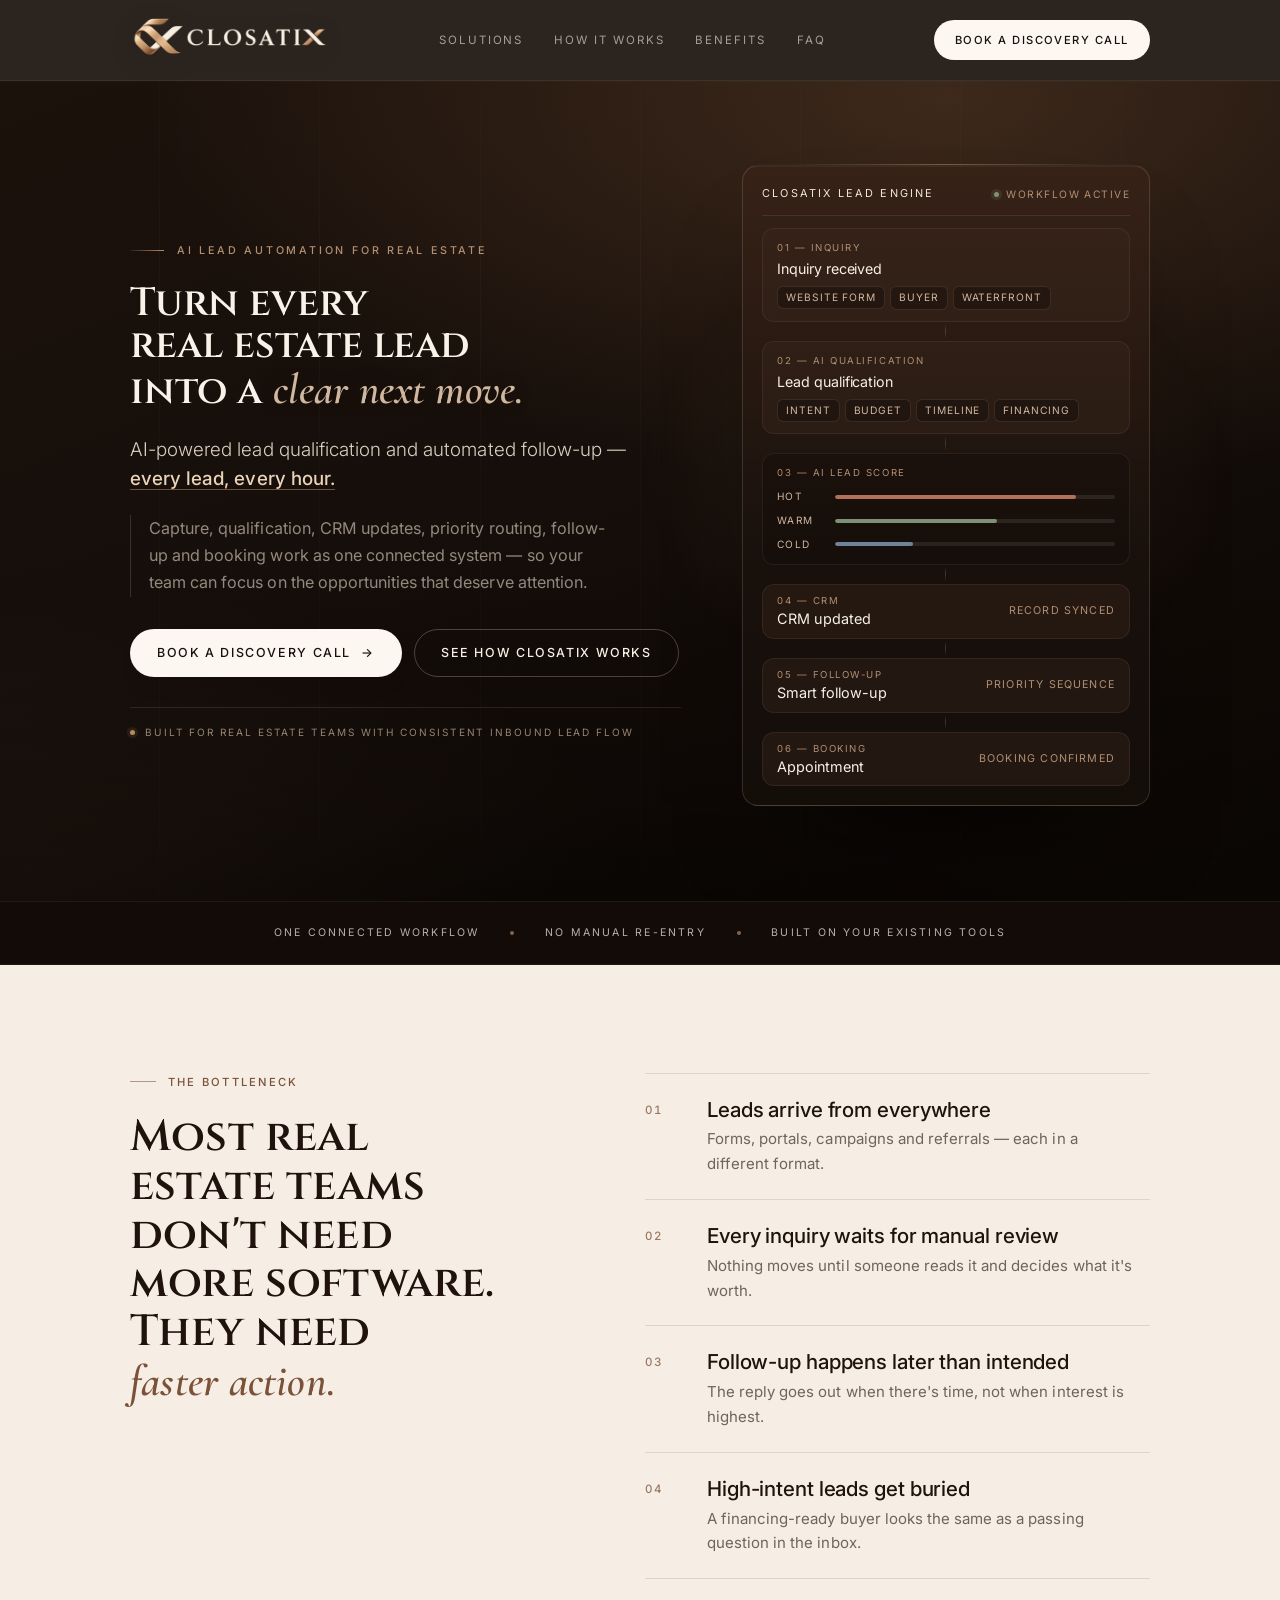
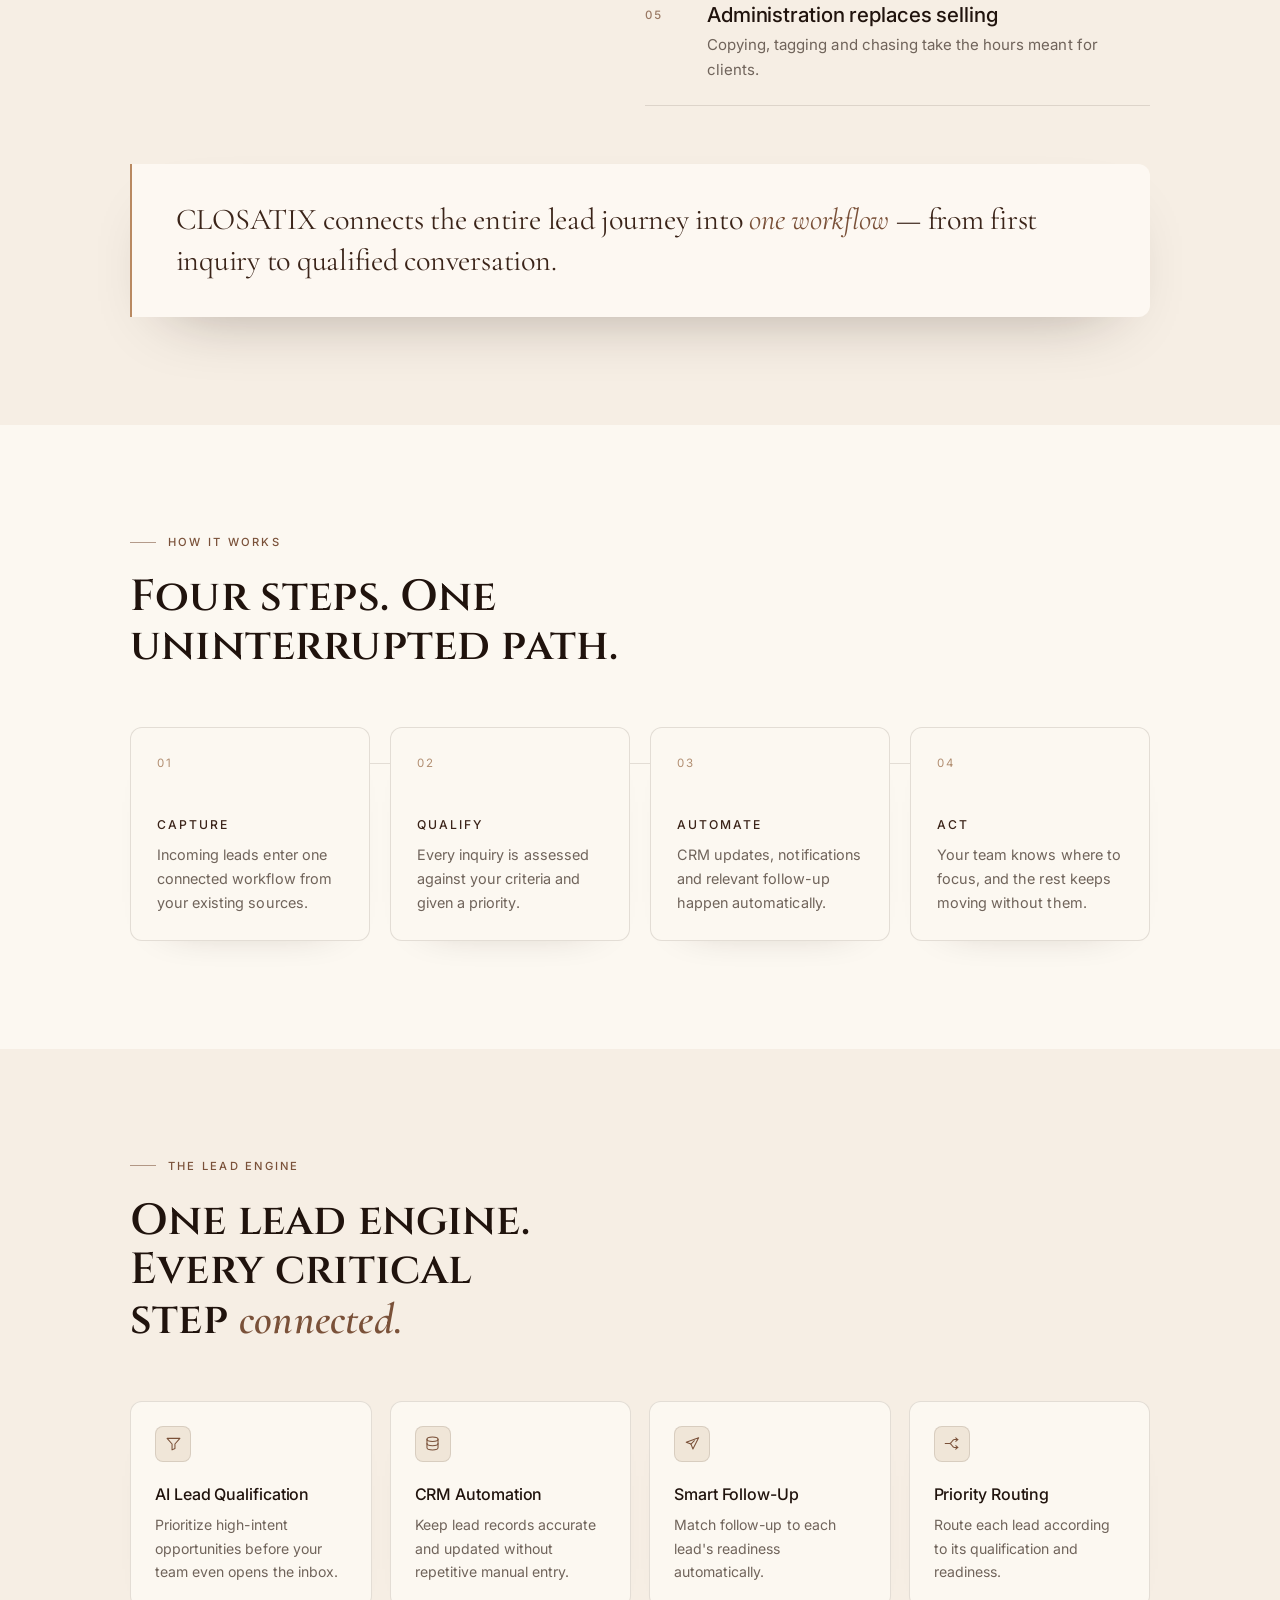
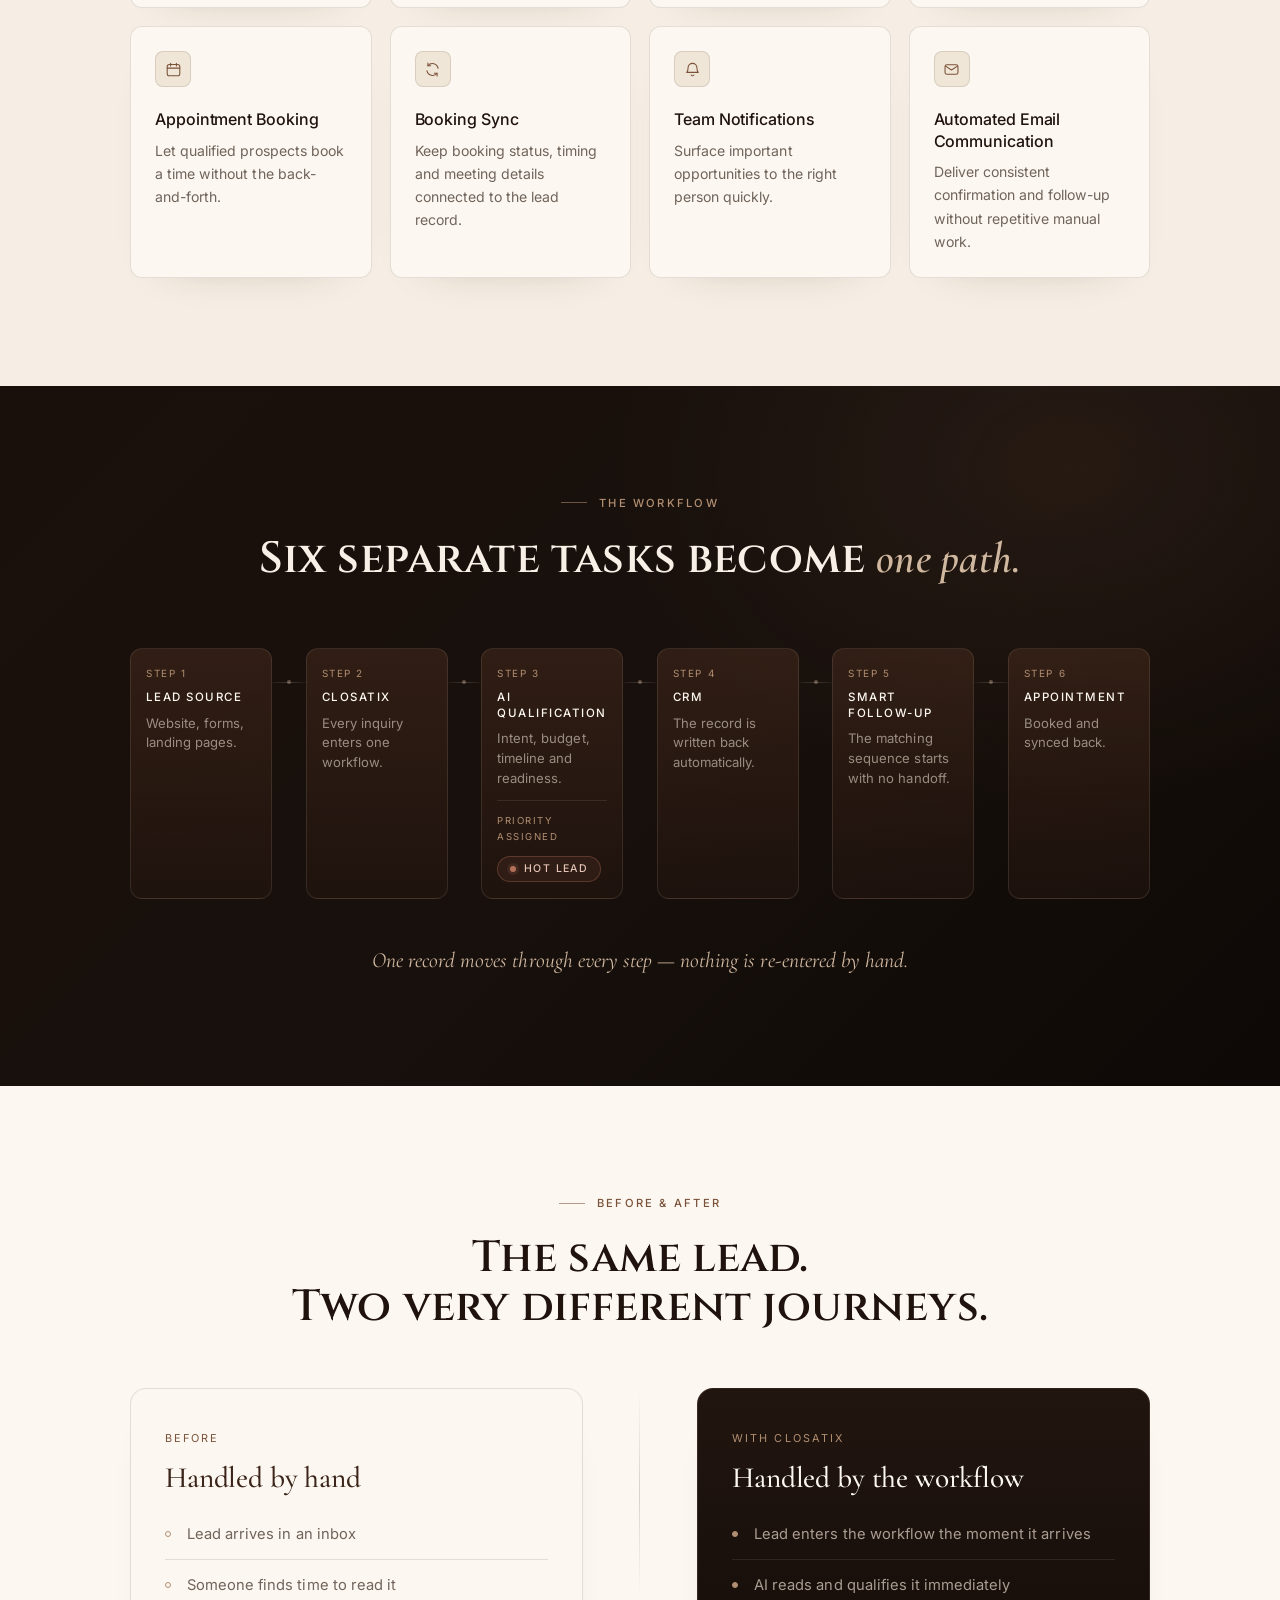
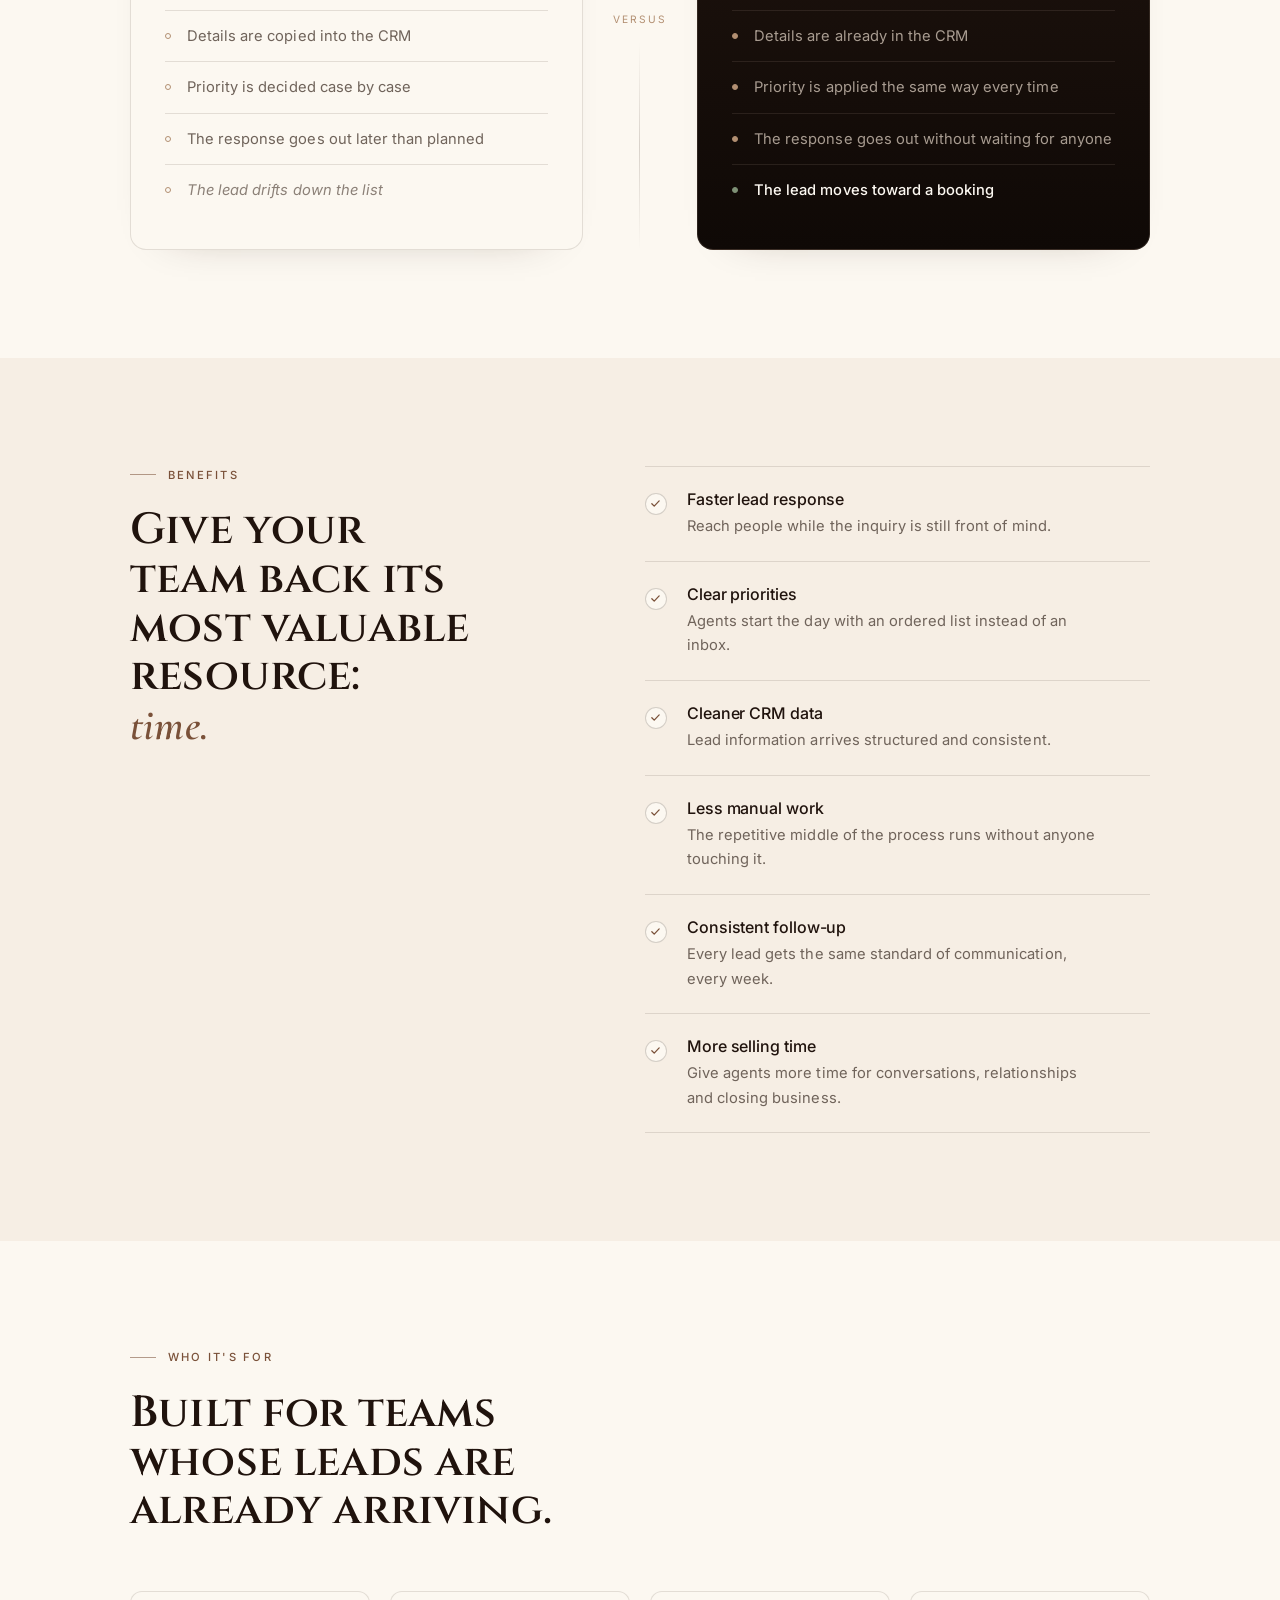
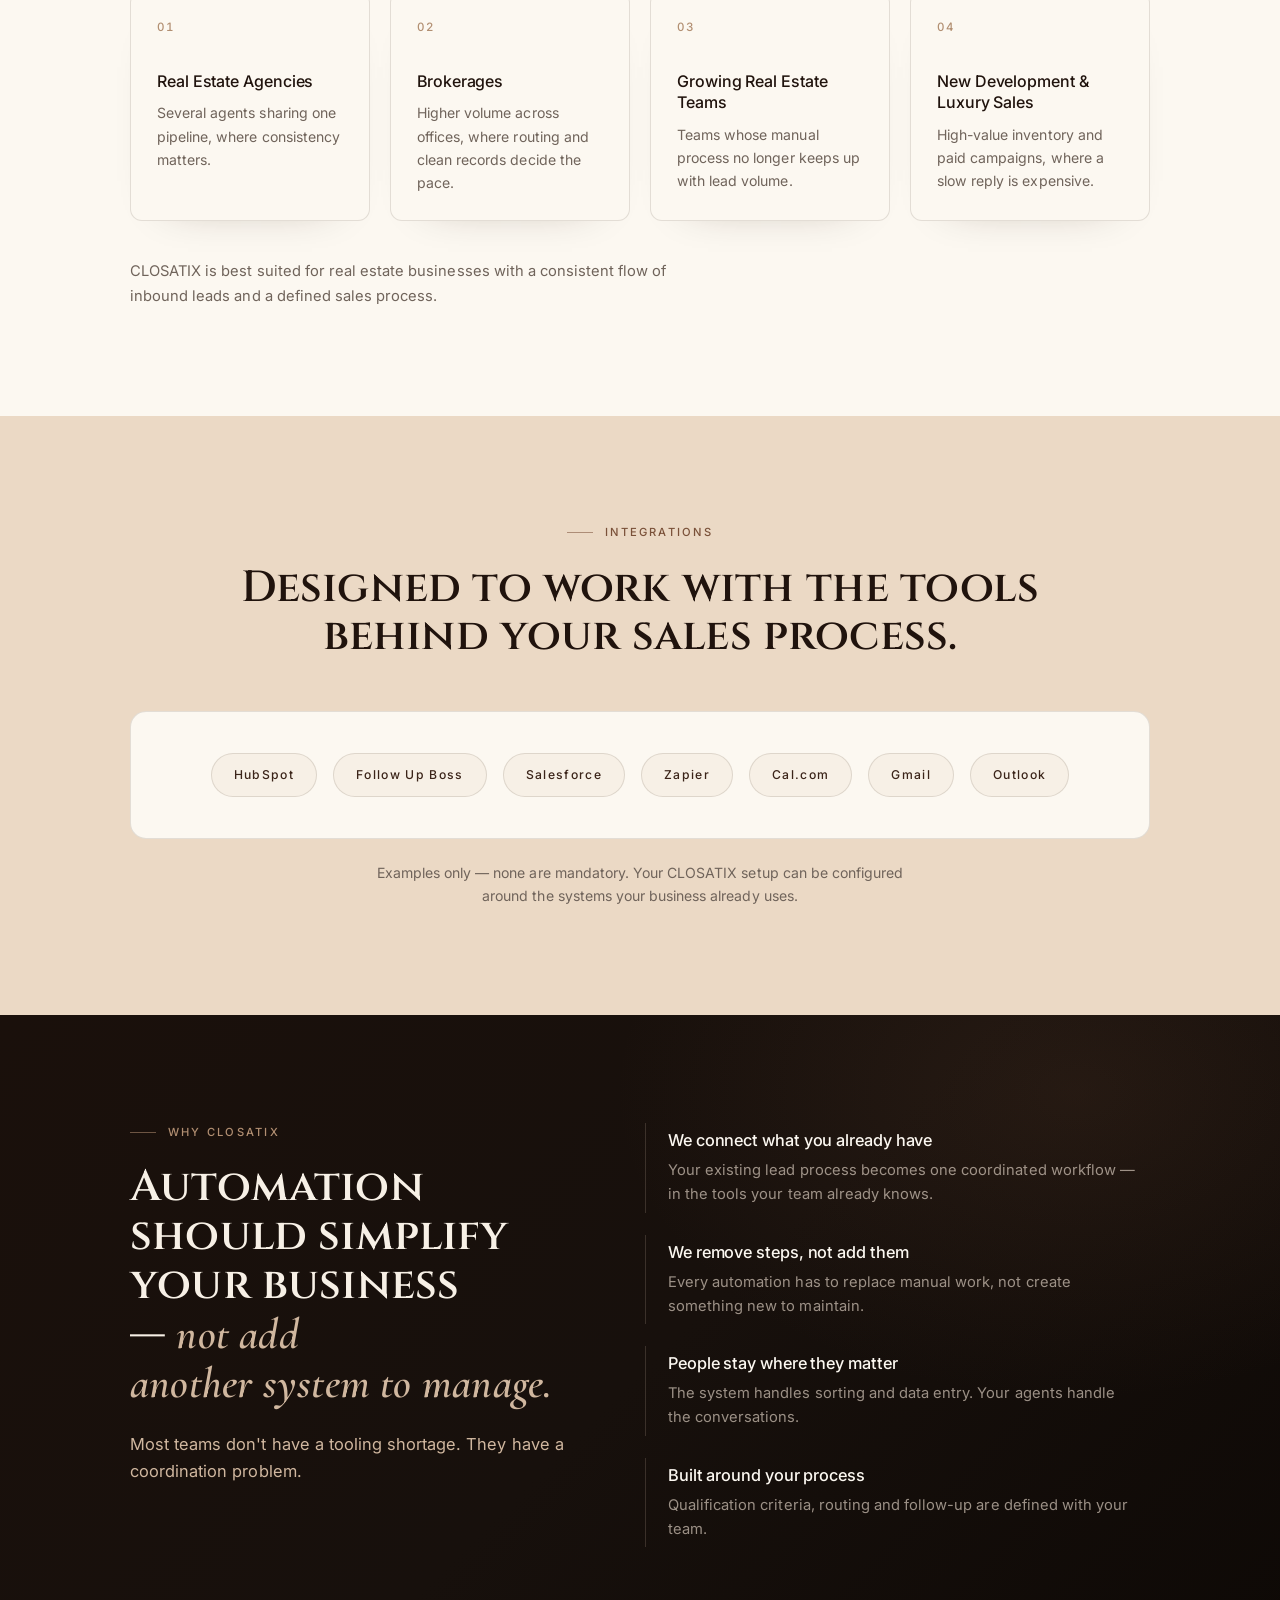
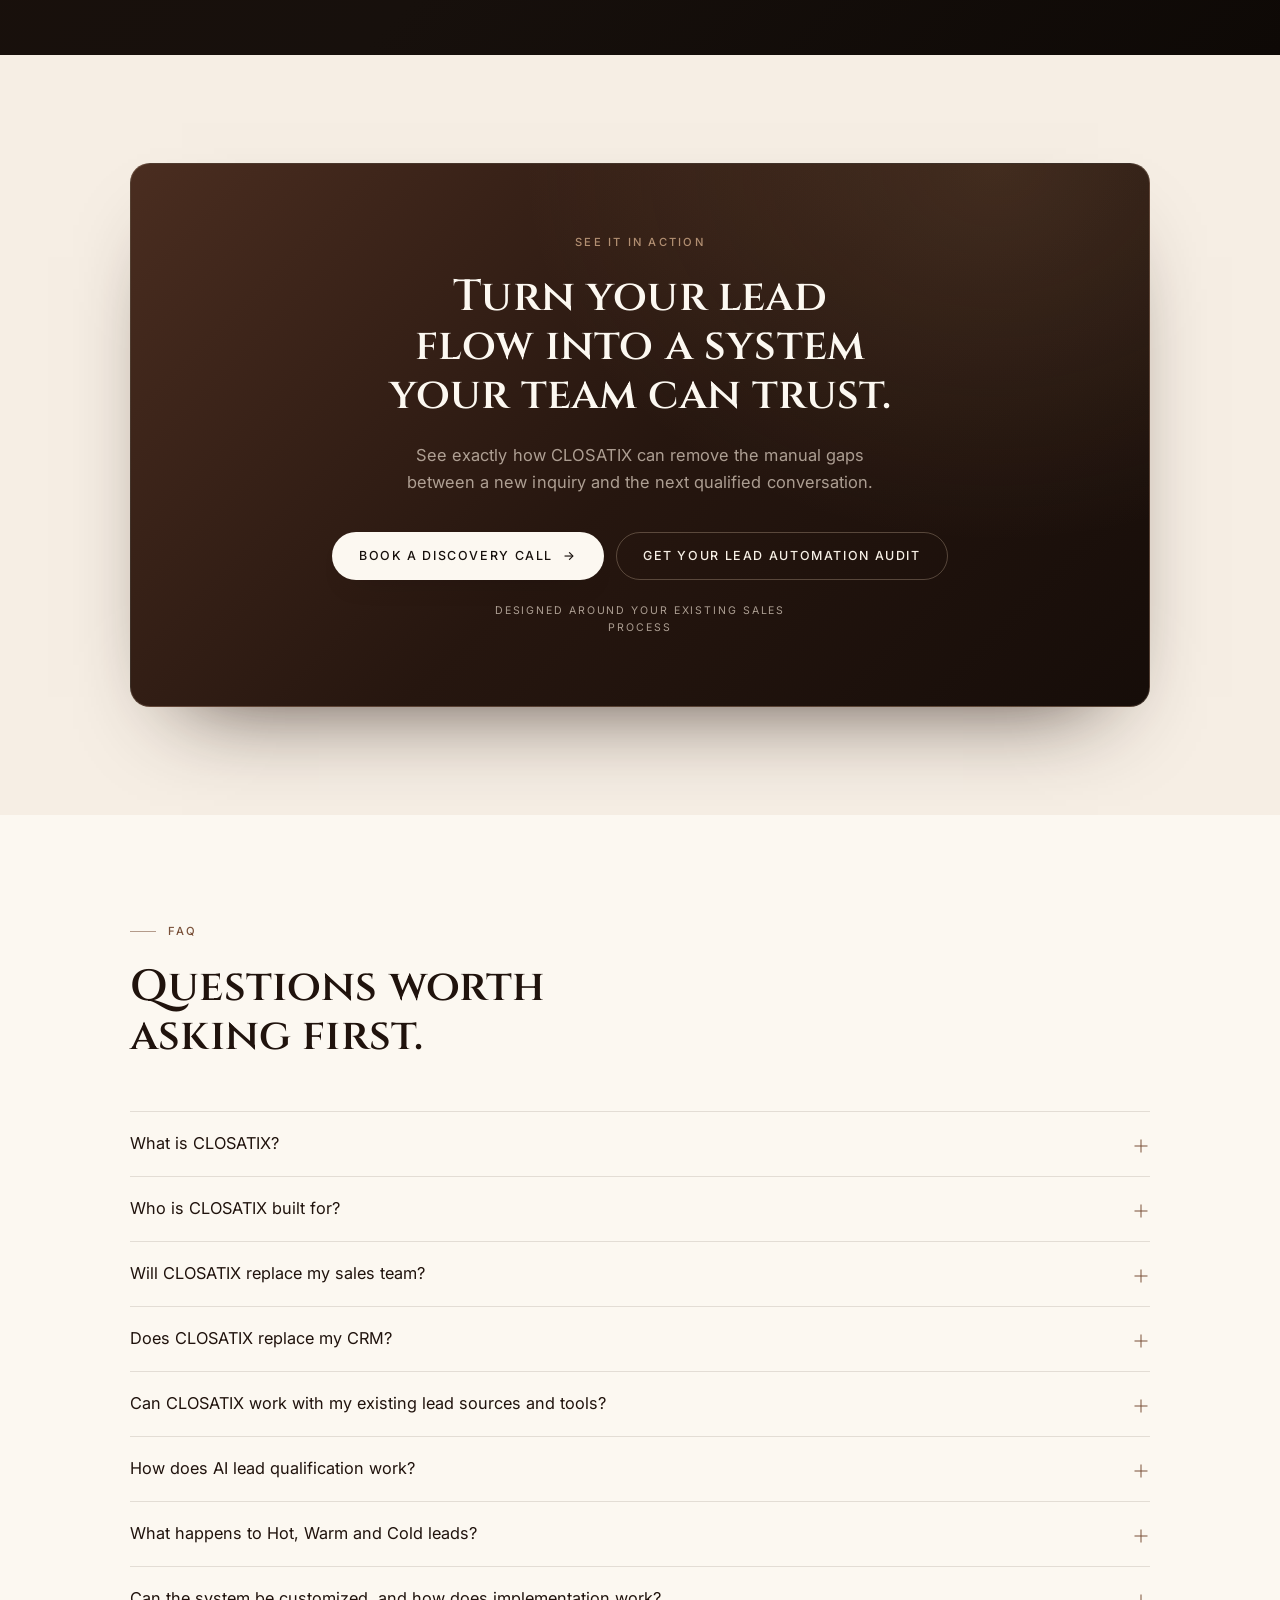
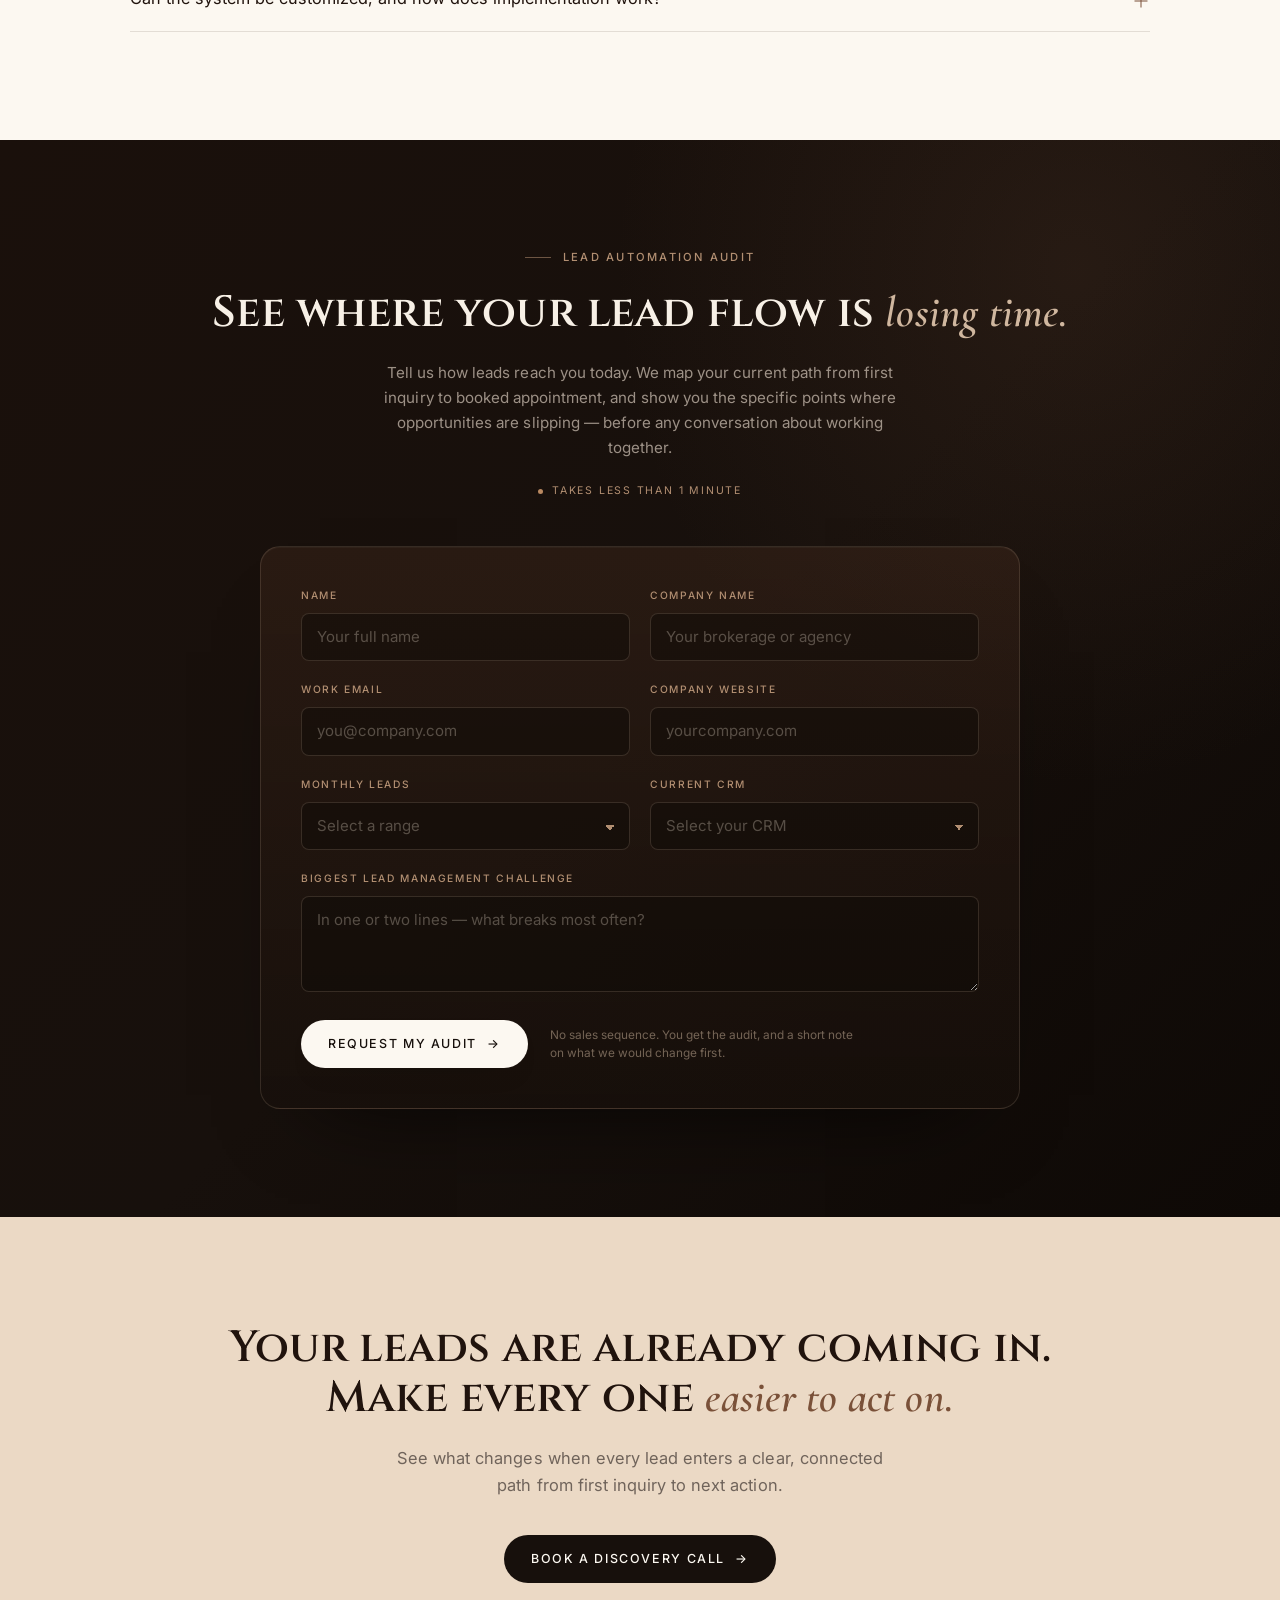
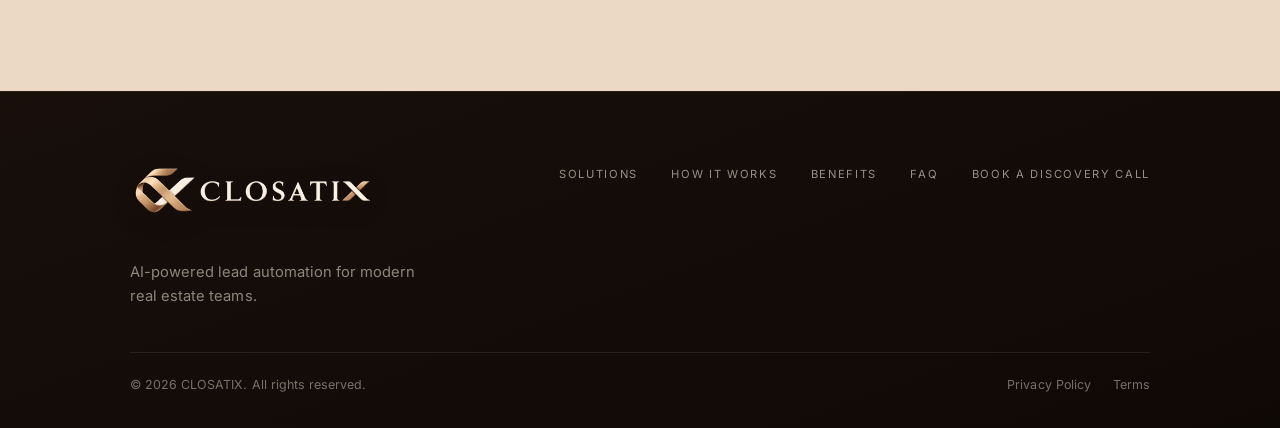
==== commit ae756789: "Add files via upload" ====
--- a/index.html
+++ b/index.html
@@ -1,21 +1,109 @@
 <!doctype html>
+<!--
+  CLOSATIX website — VERSION 3  (17 August 2026)
+
+  If you open an index.html and DON'T see this version block at the top,
+  you are looking at an old copy. Delete it. Keeping "index 23.html",
+  "index 24.html" and similar around is how the wrong file gets deployed.
+
+  New in v3:
+    · All "in under a minute" system-speed claims removed — hero, meta
+      description, Open Graph, Twitter and the capability strip. We have
+      not measured the system yet, so we do not claim a number.
+    · Navigation button now reads "Book a Discovery Call", matching the
+      other primary buttons
+    · New on-page section: Lead Automation Audit (#audit), with a short
+      form. "Get Your Lead Automation Audit" scrolls there instead of
+      opening a Cal.com event that does not exist.
+    · The form validates but sends nothing until AUDIT_FORM_ENDPOINT is
+      set near the bottom of this file. It tells the visitor that
+      plainly rather than faking a confirmation. See the README.
+
+  In v2:
+    · Logo resized and the source file trimmed
+    · CTAs reworked; new FAQ on replacing the sales team
+    · Integrations list corrected for real estate
+    · Open Graph card, favicon, canonical URL and JSON-LD added
+    · Booking buttons given real href values so they work without JS
+    · Privacy Policy and Terms now link to real pages
+-->
 <html lang="en">
 <head>
 <meta charset="utf-8">
 <meta name="viewport" content="width=device-width, initial-scale=1, viewport-fit=cover">
 <title>CLOSATIX | AI Lead Automation for Real Estate</title>
-<meta name="description" content="CLOSATIX turns real estate lead capture, AI qualification, CRM updates, follow-up and appointment booking into one connected operating flow.">
+<meta name="description" content="AI-powered lead qualification and automated follow-up for real estate teams. CLOSATIX turns lead capture, AI qualification, CRM updates, follow-up and appointment booking into one connected operating flow.">
 <meta name="theme-color" content="#19120E">
+
+<!--
+  ===================================================================
+  BEFORE LAUNCH — two things left, then delete this comment
+  ===================================================================
+  1. DOMAIN       Find and replace every "https://closatix.com" in this
+                  file with your real domain. It appears in: canonical,
+                  og:url, og:image, twitter:image and the JSON-LD block.
+
+  2. CAL.COM      Create BOTH event types on your Cal.com account:
+                    closatix-discovery-call   (the main sales call)
+                    lead-automation-audit     (the lower-commitment one)
+                  Both URLs appear as href="" on their buttons AND as
+                  constants near the bottom of this file — find and
+                  replace if you change either.
+
+  Expected folder structure — keep it exactly like this:
+      index.html                    this file
+      privacy.html                  linked from the footer
+      terms.html                    linked from the footer
+      favicon.ico                   browser tab icon (must stay at root)
+      apple-touch-icon.png          iOS home-screen icon (must stay at root)
+      assets/closatix-logo.png      the wordmark (nav + footer)
+      assets/closatix-og.png        1200x630 link-share card
+
+  If assets/closatix-logo.png is ever missing, the site falls back to a
+  text wordmark rather than showing a broken image — so it degrades
+  cleanly, but check the file is actually there after you deploy.
+  ===================================================================
+-->
+
+<link rel="canonical" href="https://closatix.com/">
+
+<!-- Icons -->
+<link rel="icon" href="./favicon.ico" sizes="any">
+<link rel="apple-touch-icon" href="./apple-touch-icon.png">
 
 <!-- Open Graph -->
 <meta property="og:type" content="website">
 <meta property="og:site_name" content="CLOSATIX">
+<meta property="og:url" content="https://closatix.com/">
 <meta property="og:title" content="CLOSATIX | AI Lead Automation for Real Estate">
-<meta property="og:description" content="CLOSATIX turns real estate lead capture, AI qualification, CRM updates, follow-up and appointment booking into one connected operating flow.">
+<meta property="og:description" content="AI-powered lead qualification and automated follow-up for real estate teams. CLOSATIX turns lead capture, AI qualification, CRM updates, follow-up and appointment booking into one connected operating flow.">
 <meta property="og:locale" content="en_US">
+<meta property="og:image" content="https://closatix.com/assets/closatix-og.png">
+<meta property="og:image:width" content="1200">
+<meta property="og:image:height" content="630">
+<meta property="og:image:alt" content="CLOSATIX — AI lead automation for real estate">
 <meta name="twitter:card" content="summary_large_image">
 <meta name="twitter:title" content="CLOSATIX | AI Lead Automation for Real Estate">
-<meta name="twitter:description" content="CLOSATIX turns real estate lead capture, AI qualification, CRM updates, follow-up and appointment booking into one connected operating flow.">
+<meta name="twitter:description" content="AI-powered lead qualification and automated follow-up for real estate teams. CLOSATIX turns lead capture, AI qualification, CRM updates, follow-up and appointment booking into one connected operating flow.">
+<meta name="twitter:image" content="https://closatix.com/assets/closatix-og.png">
+
+<script type="application/ld+json">
+{
+  "@context": "https://schema.org",
+  "@type": "Organization",
+  "name": "CLOSATIX",
+  "url": "https://closatix.com/",
+  "logo": "https://closatix.com/assets/closatix-logo.png",
+  "description": "AI lead automation for real estate teams — capture, qualification, CRM updates, priority routing, follow-up and appointment booking in one connected workflow.",
+  "areaServed": "Worldwide",
+  "knowsAbout": [
+    "Real estate lead management",
+    "AI lead qualification",
+    "CRM automation",
+    "Sales follow-up automation"
+  ]
+}
+</script>
 
 <link rel="preconnect" href="https://fonts.googleapis.com">
 <link rel="preconnect" href="https://fonts.gstatic.com" crossorigin>
@@ -70,7 +158,10 @@
   /* Layout */
   --maxw:1100px;
   --gutter:clamp(18px, 3.2vw, 40px);
-  --nav-h:74px;
+  --nav-h:80px;
+  /* Intrinsic ratio of closatix-logo.png (900x260) — reserves the exact box
+     before the image loads, so the navigation never shifts on first paint. */
+  --logo-ratio:900/260;
 
   /* Radii */
   --r-sm:8px;
@@ -355,12 +446,18 @@
   flex:none;
   line-height:0;
 }
+/* Logo sizing note: the CLOSATIX mark is a tall monogram beside a short
+   wordmark — the letters occupy only ~28% of the file's height. Sizing it
+   like a normal wordmark makes the brand name read smaller than the menu
+   links beside it. These widths are set so the wordmark's cap height lands
+   around 16px against 11.5px navigation links. */
 .brand__logo{
   display:block;
-  width:156px;
+  width:200px;
   height:auto;
+  aspect-ratio:var(--logo-ratio);
   max-width:none;
-  max-height:calc(var(--nav-h) - 20px);
+  max-height:calc(var(--nav-h) - 22px);
   object-fit:contain;
   object-position:left center;
 }
@@ -991,6 +1088,15 @@
   margin:var(--space-md) auto 0;
 }
 .cta-card .btn{margin-top:var(--space-lg);}
+/* Two doors out of this section: a call for the ready, an audit for the rest. */
+.cta-card__actions{
+  display:flex;
+  flex-wrap:wrap;
+  gap:12px;
+  justify-content:center;
+  margin-top:var(--space-lg);
+}
+.cta-card__actions .btn{margin-top:0;}
 .cta-card__foot{
   margin-top:var(--space-lg);
   font-size:.66rem;
@@ -1009,6 +1115,180 @@
   margin:var(--space-md) auto 0;
 }
 .final-cta .btn{margin-top:var(--space-lg);}
+.final-cta__alt{
+  font-size:.88rem;
+  color:var(--muted-text);
+}
+.final-cta__alt a{
+  color:var(--coffee-500);
+  border-bottom:1px solid rgba(122,81,57,.34);
+  transition:border-color .3s var(--ease);
+}
+.final-cta__alt a:hover{border-bottom-color:var(--coffee-500);}
+
+/* --------------------------------------------------
+   Lead Automation Audit — the lower-commitment entry
+   -------------------------------------------------- */
+.audit__intro{
+  margin-top:var(--space-md);
+  color:rgba(224,211,197,.66);
+  font-size:.95rem;
+  max-width:54ch;
+  margin-inline:auto;
+  text-align:center;
+}
+.audit__time{
+  display:inline-flex;
+  align-items:center;
+  gap:9px;
+  margin-top:var(--space-md);
+  font-size:.66rem;
+  letter-spacing:.17em;
+  text-transform:uppercase;
+  color:var(--taupe-400);
+}
+.audit__time::before{
+  content:"";
+  width:5px;height:5px;border-radius:50%;
+  background:var(--bronze);
+  flex:none;
+}
+
+.audit__card{
+  margin:clamp(30px,3.6vw,44px) auto 0;
+  max-width:760px;
+  background:linear-gradient(180deg,rgba(76,47,32,.34) 0%, rgba(24,16,11,.58) 100%);
+  border:1px solid rgba(208,183,159,.16);
+  border-radius:var(--r-xl);
+  padding:clamp(24px,3.2vw,40px);
+  box-shadow:0 46px 90px -60px rgba(0,0,0,.9), inset 0 1px 0 rgba(255,255,255,.03);
+}
+
+.audit-form{
+  display:grid;
+  grid-template-columns:repeat(2,minmax(0,1fr));
+  gap:clamp(16px,1.8vw,20px);
+}
+.field{display:flex;flex-direction:column;min-width:0;}
+.field--wide{grid-column:1 / -1;}
+
+.field__label{
+  font-size:.64rem;
+  font-weight:500;
+  letter-spacing:.16em;
+  text-transform:uppercase;
+  color:var(--taupe-400);
+  margin-bottom:9px;
+}
+.field__label .opt{
+  text-transform:none;
+  letter-spacing:.02em;
+  font-size:.72rem;
+  color:rgba(178,143,114,.62);
+  margin-left:6px;
+}
+
+.field__control{
+  width:100%;
+  min-height:48px;
+  padding:12px 15px;
+  font-family:var(--sans);
+  font-size:.94rem;
+  line-height:1.5;
+  color:var(--cream-50);
+  background:rgba(15,10,7,.5);
+  border:1px solid rgba(208,183,159,.18);
+  border-radius:var(--r-sm);
+  transition:border-color .3s var(--ease), background-color .3s var(--ease), box-shadow .3s var(--ease);
+  -webkit-appearance:none;
+  appearance:none;
+}
+.field__control::placeholder{color:rgba(224,211,197,.32);}
+.field__control:hover{border-color:rgba(208,183,159,.3);}
+.field__control:focus{
+  outline:none;
+  border-color:rgba(216,178,140,.72);
+  background:rgba(15,10,7,.72);
+  box-shadow:0 0 0 3px rgba(185,137,97,.12);
+}
+textarea.field__control{min-height:96px;resize:vertical;}
+
+/* Native select arrow replaced so it matches the rest of the system */
+select.field__control{
+  padding-right:40px;
+  background-image:linear-gradient(45deg,transparent 50%,var(--taupe-400) 50%),
+                   linear-gradient(135deg,var(--taupe-400) 50%,transparent 50%);
+  background-position:calc(100% - 19px) calc(50% + 2px), calc(100% - 14px) calc(50% + 2px);
+  background-size:5px 5px, 5px 5px;
+  background-repeat:no-repeat;
+  cursor:pointer;
+}
+select.field__control option{background:var(--espresso-850);color:var(--cream-100);}
+select.field__control:invalid{color:rgba(224,211,197,.32);}
+
+.field__error{
+  font-size:.76rem;
+  color:#DB9C87;
+  margin-top:7px;
+  min-height:0;
+  display:none;
+}
+.field.is-invalid .field__control{
+  border-color:rgba(196,116,90,.7);
+  background:rgba(48,20,14,.4);
+}
+.field.is-invalid .field__error{display:block;}
+
+.audit-form__foot{
+  grid-column:1 / -1;
+  display:flex;
+  flex-wrap:wrap;
+  align-items:center;
+  gap:14px var(--space-md);
+  margin-top:var(--space-xs);
+}
+.audit-form__note{
+  font-size:.74rem;
+  line-height:1.55;
+  color:rgba(208,183,159,.5);
+  flex:1 1 260px;
+  max-width:44ch;
+}
+
+/* Submission status — never claims success unless a real endpoint replied */
+.audit-form__status{
+  grid-column:1 / -1;
+  display:none;
+  padding:15px 17px;
+  border-radius:var(--r-md);
+  font-size:.88rem;
+  line-height:1.55;
+  border:1px solid transparent;
+}
+.audit-form__status.is-shown{display:block;}
+.audit-form__status a{color:inherit;text-decoration:underline;text-underline-offset:3px;}
+.audit-form__status--info{
+  background:rgba(185,137,97,.1);
+  border-color:rgba(208,183,159,.28);
+  color:var(--cream-150);
+}
+.audit-form__status--ok{
+  background:rgba(126,145,118,.13);
+  border-color:rgba(126,145,118,.4);
+  color:#DCE6D6;
+}
+.audit-form__status--error{
+  background:rgba(180,113,90,.13);
+  border-color:rgba(180,113,90,.42);
+  color:#F0CDC0;
+}
+
+@media (max-width:700px){
+  .audit-form{grid-template-columns:minmax(0,1fr);}
+  .audit-form__foot{flex-direction:column;align-items:stretch;}
+  .audit-form__foot .btn{width:100%;}
+  .audit-form__note{max-width:none;text-align:center;}
+}
 
 /* ==================================================
    8. FAQ
@@ -1081,10 +1361,10 @@
   max-width:34ch;
 }
 .footer .brand__logo{
-  width:186px;
+  width:246px;
   height:auto;
   max-width:none;
-  max-height:78px;
+  max-height:none;
 }
 .footer__nav{
   display:flex;
@@ -1126,7 +1406,7 @@
 
 /* Tablet landscape */
 @media (max-width:1024px){
-  .brand__logo{width:140px;}
+  .brand__logo{width:178px;}
   .steps,.features,.audience{grid-template-columns:repeat(2,minmax(0,1fr));}
   .step-card:not(:last-child)::after{display:none;}
 
@@ -1177,16 +1457,16 @@
 
 /* Mobile navigation breakpoint */
 @media (max-width:800px){
-  :root{--nav-h:64px;}
+  :root{--nav-h:68px;}
   .nav__links,.nav .nav__cta{display:none;}
   .nav__toggle{display:flex;}
-  .brand__logo{width:126px;max-height:calc(var(--nav-h) - 18px);}
+  .brand__logo{width:158px;max-height:calc(var(--nav-h) - 18px);}
 }
 
 /* Phones */
 @media (max-width:640px){
   :root{--gutter:19px;}
-  .footer .brand__logo{width:182px;max-height:70px;}
+  .footer .brand__logo{width:208px;max-height:none;}
   .steps,.features,.audience{grid-template-columns:minmax(0,1fr);}
 
   h1,.h1{line-height:1.1;}
@@ -1226,8 +1506,8 @@
 
 /* Small phones */
 @media (max-width:400px){
-  .brand__logo{width:121px;}
-  .footer .brand__logo{width:180px;}
+  .brand__logo{width:140px;}
+  .footer .brand__logo{width:186px;}
   .engine{padding:15px;}
   .eng-block,.eng-row,.eng-score{padding:12px 13px;}
   .eng-row{flex-wrap:wrap;gap:4px;}
@@ -1289,6 +1569,21 @@
   transition:opacity .3s var(--ease);
 }
 .brand:hover .brand__logo{opacity:.96;}
+
+/* Text wordmark — shown only if the logo file is missing or fails to load,
+   so a broken path never exposes raw alt text in the navigation. */
+.brand__wordmark{
+  font-family:var(--serif);
+  font-size:1.16rem;
+  font-weight:600;
+  letter-spacing:.24em;
+  line-height:1;
+  color:var(--cream-50);
+  white-space:nowrap;
+}
+.footer .brand__wordmark{font-size:1.4rem;}
+@media (max-width:640px){.brand__wordmark{font-size:1rem;letter-spacing:.2em;}}
+[hidden]{display:none !important;}
 
 /* Buttons are the main hover targets — interaction implies clickability */
 .btn{
@@ -1700,8 +1995,16 @@
   line-height:1.55;
   letter-spacing:.002em;
   color:rgba(240,227,212,.9);
-  max-width:44ch;
+  max-width:46ch;
   margin-bottom:clamp(16px,1.8vw,20px);
+}
+/* The one concrete number on the page — it should read as a fact, not decoration. */
+.hero__mark{
+  font-style:normal;
+  font-weight:500;
+  color:#EBD3B8;
+  white-space:nowrap;
+  box-shadow:inset 0 -1px 0 rgba(185,137,97,.55);
 }
 
 .hero__body{
@@ -2242,10 +2545,11 @@
     <a class="brand" href="#top" aria-label="CLOSATIX — home">
       <img
         class="brand__logo"
-        src="./closatix-logo.png"
+        src="./assets/closatix-logo.png"
         alt="CLOSATIX"
         decoding="async"
       >
+      <span class="brand__wordmark" hidden>CLOSATIX</span>
     </a>
 
     <nav class="nav__links" aria-label="Primary">
@@ -2255,7 +2559,7 @@
       <a class="nav__link" href="#faq" data-nav="faq">FAQ</a>
     </nav>
 
-    <a data-magnetic class="btn btn--primary nav__cta" data-booking>Book a Demo</a>
+    <a data-magnetic class="btn btn--primary nav__cta" data-booking href="https://cal.com/rami-sebaie/closatix-discovery-call" target="_blank" rel="noopener">Book a Discovery Call</a>
 
     <button class="nav__toggle" id="navToggle" aria-expanded="false" aria-controls="mobileMenu" aria-label="Open menu">
       <svg class="icon-open" viewBox="0 0 18 18" fill="none" aria-hidden="true">
@@ -2273,7 +2577,7 @@
       <li><a href="#how-it-works" data-nav="how-it-works">How It Works</a></li>
       <li><a href="#benefits" data-nav="benefits">Benefits</a></li>
       <li><a href="#faq" data-nav="faq">FAQ</a></li>
-      <li><a class="nav__mobile-cta" data-booking>Book a Demo</a></li>
+      <li><a class="nav__mobile-cta" data-booking href="https://cal.com/rami-sebaie/closatix-discovery-call" target="_blank" rel="noopener">Book a Discovery Call</a></li>
     </ul>
   </div>
 </header>
@@ -2294,13 +2598,13 @@
             <span class="mask"><span class="mask__i">into a <em>clear next move.</em></span></span>
           </h1>
 
-          <p class="hero__sub">From first inquiry to qualified conversation — CLOSATIX keeps the lead process moving.</p>
+          <p class="hero__sub">AI-powered lead qualification and automated follow-up — <em class="hero__mark">every lead, every hour.</em></p>
 
           <p class="hero__body">Capture, qualification, CRM updates, priority routing, follow-up and booking work as one connected system — so your team can focus on the opportunities that deserve attention.</p>
 
           <div class="hero__actions">
-            <a data-magnetic class="btn btn--primary" data-booking>Book a Demo <span class="btn__arrow" aria-hidden="true">→</span></a>
-            <a class="btn btn--ghost" href="#workflow">See the workflow</a>
+            <a data-magnetic class="btn btn--primary" data-booking href="https://cal.com/rami-sebaie/closatix-discovery-call" target="_blank" rel="noopener">Book a Discovery Call <span class="btn__arrow" aria-hidden="true">→</span></a>
+            <a class="btn btn--ghost" href="#workflow">See How CLOSATIX Works</a>
           </div>
 
           <p class="trust">Built for real estate teams with consistent inbound lead flow</p>
@@ -2679,8 +2983,8 @@
       <div class="section-head section-head--center reveal">
         <span class="eyebrow">Before &amp; After</span>
         <h2 id="compare-title">
-          <span class="ln">The same lead. Two very different</span>
-          <span class="ln">journeys.</span>
+          <span class="ln">The same lead.</span>
+          <span class="ln">Two very different journeys.</span>
         </h2>
       </div>
 
@@ -2820,8 +3124,8 @@
         </article>
         <article class="audience-card">
           <span class="index-num">04</span>
-          <h3>Independent Professionals</h3>
-          <p>Solo agents who want first response and record-keeping handled for them.</p>
+          <h3>New Development &amp; Luxury Sales</h3>
+          <p>High-value inventory and paid campaigns, where a slow reply is expensive.</p>
         </article>
       </div>
 
@@ -2842,10 +3146,12 @@
 
       <div class="integrations reveal">
         <span class="integration-pill">HubSpot</span>
-        <span class="integration-pill">Make</span>
-        <span class="integration-pill">OpenAI</span>
+        <span class="integration-pill">Follow Up Boss</span>
+        <span class="integration-pill">Salesforce</span>
+        <span class="integration-pill">Zapier</span>
         <span class="integration-pill">Cal.com</span>
         <span class="integration-pill">Gmail</span>
+        <span class="integration-pill">Outlook</span>
       </div>
 
       <p class="integrations__note reveal">Examples only — none are mandatory. Your CLOSATIX setup can be configured around the systems your business already uses.</p>
@@ -2897,7 +3203,10 @@
         <span class="eyebrow">See It In Action</span>
         <h2 id="cta-title">Turn your lead flow into a system your team can trust.</h2>
         <p>See exactly how CLOSATIX can remove the manual gaps between a new inquiry and the next qualified conversation.</p>
-        <a data-magnetic class="btn btn--primary" data-booking>See It In Action <span class="btn__arrow" aria-hidden="true">→</span></a>
+        <div class="cta-card__actions">
+          <a data-magnetic class="btn btn--primary" data-booking href="https://cal.com/rami-sebaie/closatix-discovery-call" target="_blank" rel="noopener">Book a Discovery Call <span class="btn__arrow" aria-hidden="true">→</span></a>
+          <a class="btn btn--ghost" href="#audit">Get Your Lead Automation Audit</a>
+        </div>
         <p class="cta-card__foot">Designed around your existing sales process</p>
       </div>
     </div>
@@ -2932,18 +3241,30 @@
             </button>
           </h3>
           <div class="faq__panel" id="faq-p2" role="region" aria-labelledby="faq-t2">
-            <div class="faq__panel-inner">CLOSATIX is designed for real estate agencies, brokerages, growing teams and independent professionals that already receive inbound leads and want a faster, more consistent way to qualify and act on them.</div>
+            <div class="faq__panel-inner">CLOSATIX is designed for real estate agencies, brokerages, growing teams and new development or luxury sales teams that already receive inbound leads and want a faster, more consistent way to qualify and act on them. It is a fit where lead flow is consistent enough that response time and prioritisation actually affect results.</div>
           </div>
         </div>
 
         <div class="faq__item">
           <h3>
             <button class="faq__trigger" id="faq-t3" aria-expanded="false" aria-controls="faq-p3">
+              <span>Will CLOSATIX replace my sales team?</span>
+              <span class="faq__icon" aria-hidden="true"></span>
+            </button>
+          </h3>
+          <div class="faq__panel" id="faq-p3" role="region" aria-labelledby="faq-t3">
+            <div class="faq__panel-inner">No. CLOSATIX does not replace your sales team — it removes the work that slows them down. The system qualifies incoming leads, organises the data and sends the first follow-up. The conversations, the relationships and every final decision stay with your agents. The intent is to give your team more time for the calls that close, not fewer people to make them.</div>
+          </div>
+        </div>
+
+        <div class="faq__item">
+          <h3>
+            <button class="faq__trigger" id="faq-t3b" aria-expanded="false" aria-controls="faq-p3b">
               <span>Does CLOSATIX replace my CRM?</span>
               <span class="faq__icon" aria-hidden="true"></span>
             </button>
           </h3>
-          <div class="faq__panel" id="faq-p3" role="region" aria-labelledby="faq-t3">
+          <div class="faq__panel" id="faq-p3b" role="region" aria-labelledby="faq-t3b">
             <div class="faq__panel-inner">No. CLOSATIX is designed to work around your existing sales process and tools. It can connect with a CRM and automate repetitive steps rather than forcing your team to replace the systems they already use.</div>
           </div>
         </div>
@@ -2999,17 +3320,114 @@
     </div>
   </section>
 
+  <!-- ==================== LEAD AUTOMATION AUDIT ==================== -->
+  <section class="section dark" id="audit" aria-labelledby="audit-title">
+    <div class="container">
+      <div class="section-head section-head--center reveal">
+        <span class="eyebrow">Lead Automation Audit</span>
+        <h2 id="audit-title">See where your lead flow is <em>losing time.</em></h2>
+        <p class="audit__intro">Tell us how leads reach you today. We map your current path from
+          first inquiry to booked appointment, and show you the specific points where
+          opportunities are slipping — before any conversation about working together.</p>
+        <p class="audit__time">Takes less than 1 minute</p>
+      </div>
+
+      <div class="audit__card reveal">
+        <form class="audit-form" id="auditForm" novalidate>
+
+          <div class="field">
+            <label class="field__label" for="af-name">Name</label>
+            <input class="field__control" id="af-name" name="name" type="text"
+                   autocomplete="name" placeholder="Your full name" required
+                   aria-describedby="af-name-err">
+            <span class="field__error" id="af-name-err">Please enter your name.</span>
+          </div>
+
+          <div class="field">
+            <label class="field__label" for="af-company">Company Name</label>
+            <input class="field__control" id="af-company" name="company" type="text"
+                   autocomplete="organization" placeholder="Your brokerage or agency" required
+                   aria-describedby="af-company-err">
+            <span class="field__error" id="af-company-err">Please enter your company name.</span>
+          </div>
+
+          <div class="field">
+            <label class="field__label" for="af-email">Work Email</label>
+            <input class="field__control" id="af-email" name="email" type="email"
+                   autocomplete="email" placeholder="you@company.com" required
+                   aria-describedby="af-email-err">
+            <span class="field__error" id="af-email-err">Please enter a valid email address.</span>
+          </div>
+
+          <div class="field">
+            <label class="field__label" for="af-website">Company Website</label>
+            <input class="field__control" id="af-website" name="website" type="text"
+                   autocomplete="url" placeholder="yourcompany.com" required
+                   aria-describedby="af-website-err">
+            <span class="field__error" id="af-website-err">Please enter your website address.</span>
+          </div>
+
+          <div class="field">
+            <label class="field__label" for="af-leads">Monthly Leads</label>
+            <select class="field__control" id="af-leads" name="monthly_leads" required
+                    aria-describedby="af-leads-err">
+              <option value="" disabled selected>Select a range</option>
+              <option value="under-50">Fewer than 50</option>
+              <option value="50-200">50 – 200</option>
+              <option value="200-500">200 – 500</option>
+              <option value="500-plus">More than 500</option>
+            </select>
+            <span class="field__error" id="af-leads-err">Please choose a range.</span>
+          </div>
+
+          <div class="field">
+            <label class="field__label" for="af-crm">Current CRM</label>
+            <select class="field__control" id="af-crm" name="crm" required
+                    aria-describedby="af-crm-err">
+              <option value="" disabled selected>Select your CRM</option>
+              <option value="hubspot">HubSpot</option>
+              <option value="salesforce">Salesforce</option>
+              <option value="follow-up-boss">Follow Up Boss</option>
+              <option value="kvcore">kvCORE</option>
+              <option value="zoho">Zoho</option>
+              <option value="spreadsheets">Spreadsheets or none</option>
+              <option value="other">Other</option>
+            </select>
+            <span class="field__error" id="af-crm-err">Please choose an option.</span>
+          </div>
+
+          <div class="field field--wide">
+            <label class="field__label" for="af-challenge">Biggest Lead Management Challenge</label>
+            <textarea class="field__control" id="af-challenge" name="challenge" rows="3"
+                      placeholder="In one or two lines — what breaks most often?" required
+                      aria-describedby="af-challenge-err"></textarea>
+            <span class="field__error" id="af-challenge-err">Please tell us briefly what the challenge is.</span>
+          </div>
+
+          <p class="audit-form__status" id="auditStatus" role="status" aria-live="polite"></p>
+
+          <div class="audit-form__foot">
+            <button class="btn btn--primary" type="submit">
+              Request My Audit <span class="btn__arrow" aria-hidden="true">→</span>
+            </button>
+            <p class="audit-form__note">No sales sequence. You get the audit, and a short note on
+              what we would change first.</p>
+          </div>
+
+        </form>
+      </div>
+    </div>
+  </section>
+
   <!-- ==================== FINAL CTA ==================== -->
   <section class="section bg-beige final-cta" aria-labelledby="final-title">
     <div class="container reveal">
       <h2 id="final-title">
-        <span class="ln">Your leads are already</span>
-        <span class="ln">coming in.</span>
-        <span class="ln">Make every lead <em>easier to act</em></span>
-        <span class="ln"><em>on.</em></span>
+        <span class="ln">Your leads are already coming in.</span>
+        <span class="ln">Make every one <em>easier to act on.</em></span>
       </h2>
       <p>See what changes when every lead enters a clear, connected path from first inquiry to next action.</p>
-      <a data-magnetic class="btn btn--dark" data-booking>Book a Demo <span class="btn__arrow" aria-hidden="true">→</span></a>
+      <a data-magnetic class="btn btn--dark" data-booking href="https://cal.com/rami-sebaie/closatix-discovery-call" target="_blank" rel="noopener">Book a Discovery Call <span class="btn__arrow" aria-hidden="true">→</span></a>
     </div>
   </section>
 
@@ -3023,11 +3441,11 @@
         <a class="brand" href="#top" aria-label="CLOSATIX — back to top">
           <img
             class="brand__logo"
-            src="./closatix-logo.png"
+            src="./assets/closatix-logo.png"
             alt="CLOSATIX"
-            loading="lazy"
             decoding="async"
           >
+          <span class="brand__wordmark" hidden>CLOSATIX</span>
         </a>
         <p class="footer__tagline">AI-powered lead automation for modern real estate teams.</p>
       </div>
@@ -3037,15 +3455,15 @@
         <a href="#how-it-works">How It Works</a>
         <a href="#benefits">Benefits</a>
         <a href="#faq">FAQ</a>
-        <a data-booking>Book a Demo</a>
+        <a data-booking href="https://cal.com/rami-sebaie/closatix-discovery-call" target="_blank" rel="noopener">Book a Discovery Call</a>
       </nav>
     </div>
 
     <div class="footer__bottom">
       <span>© 2026 CLOSATIX. All rights reserved.</span>
       <span class="footer__legal">
-        <a href="#">Privacy Policy</a>
-        <a href="#">Terms</a>
+        <a href="./privacy.html">Privacy Policy</a>
+        <a href="./terms.html">Terms</a>
       </span>
     </div>
   </div>
@@ -3056,8 +3474,22 @@
   "use strict";
 
   /* ---------- Config ---------- */
-  // TEMPORARY: replace with the dedicated CLOSATIX Sales Demo URL before launch.
-  const BOOKING_URL = "https://cal.com/rami-sebaie/property-consultation";
+  /* Booking link. Also hard-coded as href="" on every button, so they still
+     work if this script fails or is blocked. Change it in both places. */
+  const BOOKING_URL = "https://cal.com/rami-sebaie/closatix-discovery-call";
+
+  /* ---------------------------------------------------------------
+     AUDIT FORM DELIVERY — deliberately empty.
+
+     While this is "", the form validates properly but does NOT send
+     anything anywhere, and it says so to the visitor rather than
+     pretending to have submitted. Nothing is silently lost.
+
+     To switch it on, see the README. Shortest path: deploy to Netlify
+     and set AUDIT_FORM_ENDPOINT = "netlify".
+     --------------------------------------------------------------- */
+  const AUDIT_FORM_ENDPOINT = "";
+  const CONTACT_EMAIL = "hello@closatix.com";
   const MOBILE_BREAKPOINT = 800;
 
   const reducedMotion = window.matchMedia("(prefers-reduced-motion: reduce)");
@@ -3074,6 +3506,148 @@
       el.setAttribute("href", BOOKING_URL);
       el.setAttribute("target", "_blank");
       el.setAttribute("rel", "noopener");
+    });
+  }
+
+  /* ---------- 1b. Logo fallback ----------
+     If closatix-logo.png is missing or misnamed, swap in the text wordmark
+     instead of letting the browser render raw alt text in the navigation. */
+  function initLogoFallback() {
+    document.querySelectorAll(".brand__logo").forEach(function (img) {
+      function fallBack() {
+        if (img.hidden) return;
+        img.hidden = true;
+        const wordmark = img.parentNode.querySelector(".brand__wordmark");
+        if (wordmark) wordmark.hidden = false;
+      }
+      img.addEventListener("error", fallBack);
+      if (img.complete && img.naturalWidth === 0) fallBack();
+    });
+  }
+
+  /* ---------- 1c. Audit form ----------
+     Validates on the client. Sends nothing unless AUDIT_FORM_ENDPOINT is set —
+     and when it isn't, it tells the visitor plainly instead of faking success. */
+  function initAuditForm() {
+    const form = document.getElementById("auditForm");
+    const status = document.getElementById("auditStatus");
+    if (!form || !status) return;
+
+    const EMAIL_RE = /^[^\s@]+@[^\s@]+\.[^\s@]{2,}$/;
+    const SITE_RE = /^(https?:\/\/)?[^\s.]+\.[^\s]{2,}$/;
+
+    function fieldOf(control) { return control.closest(".field"); }
+
+    function validate(control) {
+      const value = control.value.trim();
+      let ok = value.length > 0;
+      if (ok && control.type === "email") ok = EMAIL_RE.test(value);
+      if (ok && control.name === "website") ok = SITE_RE.test(value);
+      if (ok && control.name === "name") ok = value.length >= 2;
+      if (ok && control.name === "challenge") ok = value.length >= 10;
+      fieldOf(control).classList.toggle("is-invalid", !ok);
+      control.setAttribute("aria-invalid", ok ? "false" : "true");
+      return ok;
+    }
+
+    const controls = Array.prototype.slice.call(form.querySelectorAll("[required]"));
+
+    controls.forEach(function (control) {
+      // Only start showing errors once the visitor has actually left the field.
+      control.addEventListener("blur", function () { validate(control); });
+      control.addEventListener("input", function () {
+        if (fieldOf(control).classList.contains("is-invalid")) validate(control);
+      });
+      control.addEventListener("change", function () {
+        if (fieldOf(control).classList.contains("is-invalid")) validate(control);
+      });
+    });
+
+    function say(kind, html) {
+      status.className = "audit-form__status is-shown audit-form__status--" + kind;
+      status.innerHTML = html;
+    }
+
+    function values() {
+      const out = {};
+      controls.forEach(function (c) { out[c.name] = c.value.trim(); });
+      return out;
+    }
+
+    function mailtoFallback(data) {
+      const lines = [
+        "Name: " + data.name,
+        "Company: " + data.company,
+        "Work email: " + data.email,
+        "Website: " + data.website,
+        "Monthly leads: " + data.monthly_leads,
+        "Current CRM: " + data.crm,
+        "",
+        "Biggest challenge:",
+        data.challenge
+      ].join("\n");
+      return "mailto:" + CONTACT_EMAIL +
+             "?subject=" + encodeURIComponent("Lead Automation Audit — " + data.company) +
+             "&body=" + encodeURIComponent(lines);
+    }
+
+    form.addEventListener("submit", function (event) {
+      event.preventDefault();
+
+      const results = controls.map(validate);
+      if (results.indexOf(false) !== -1) {
+        const firstBad = controls[results.indexOf(false)];
+        firstBad.focus();
+        say("error", "Please complete the highlighted fields.");
+        return;
+      }
+
+      const data = values();
+
+      /* No endpoint configured — be honest about it and hand the visitor a
+         route that actually works, rather than showing a fake confirmation. */
+      if (!AUDIT_FORM_ENDPOINT) {
+        say("info",
+          "<strong>This form isn't connected to a mailbox yet.</strong><br>" +
+          "Nothing was sent. Your answers are ready to email instead — " +
+          "<a href=\"" + mailtoFallback(data) + "\">open a pre-filled email</a>, " +
+          "or write to " + CONTACT_EMAIL + " directly.");
+        return;
+      }
+
+      const button = form.querySelector("button[type=submit]");
+      const original = button.innerHTML;
+      button.disabled = true;
+      button.textContent = "Sending…";
+      say("info", "Sending your details…");
+
+      const target = AUDIT_FORM_ENDPOINT === "netlify" ? "/" : AUDIT_FORM_ENDPOINT;
+      const options = AUDIT_FORM_ENDPOINT === "netlify"
+        ? { method: "POST",
+            headers: { "Content-Type": "application/x-www-form-urlencoded" },
+            body: new URLSearchParams(Object.assign({ "form-name": "audit" }, data)).toString() }
+        : { method: "POST",
+            headers: { "Content-Type": "application/json", "Accept": "application/json" },
+            body: JSON.stringify(data) };
+
+      fetch(target, options)
+        .then(function (response) {
+          if (!response.ok) throw new Error("HTTP " + response.status);
+          form.reset();
+          controls.forEach(function (c) { fieldOf(c).classList.remove("is-invalid"); });
+          say("ok", "<strong>Thank you — we have your details.</strong><br>" +
+                    "We will send your audit within two business days.");
+        })
+        .catch(function () {
+          say("error",
+            "<strong>That didn't go through.</strong><br>" +
+            "Please try again, or email us at " +
+            "<a href=\"" + mailtoFallback(data) + "\">" + CONTACT_EMAIL + "</a>.");
+        })
+        .then(function () {
+          button.disabled = false;
+          button.innerHTML = original;
+        });
     });
   }
 
@@ -3267,6 +3841,8 @@
   /* ---------- Init ---------- */
   function init() {
     initBookingLinks();
+    initLogoFallback();
+    initAuditForm();
     initMobileNav();
     initScrollSpy();
     initFaq();
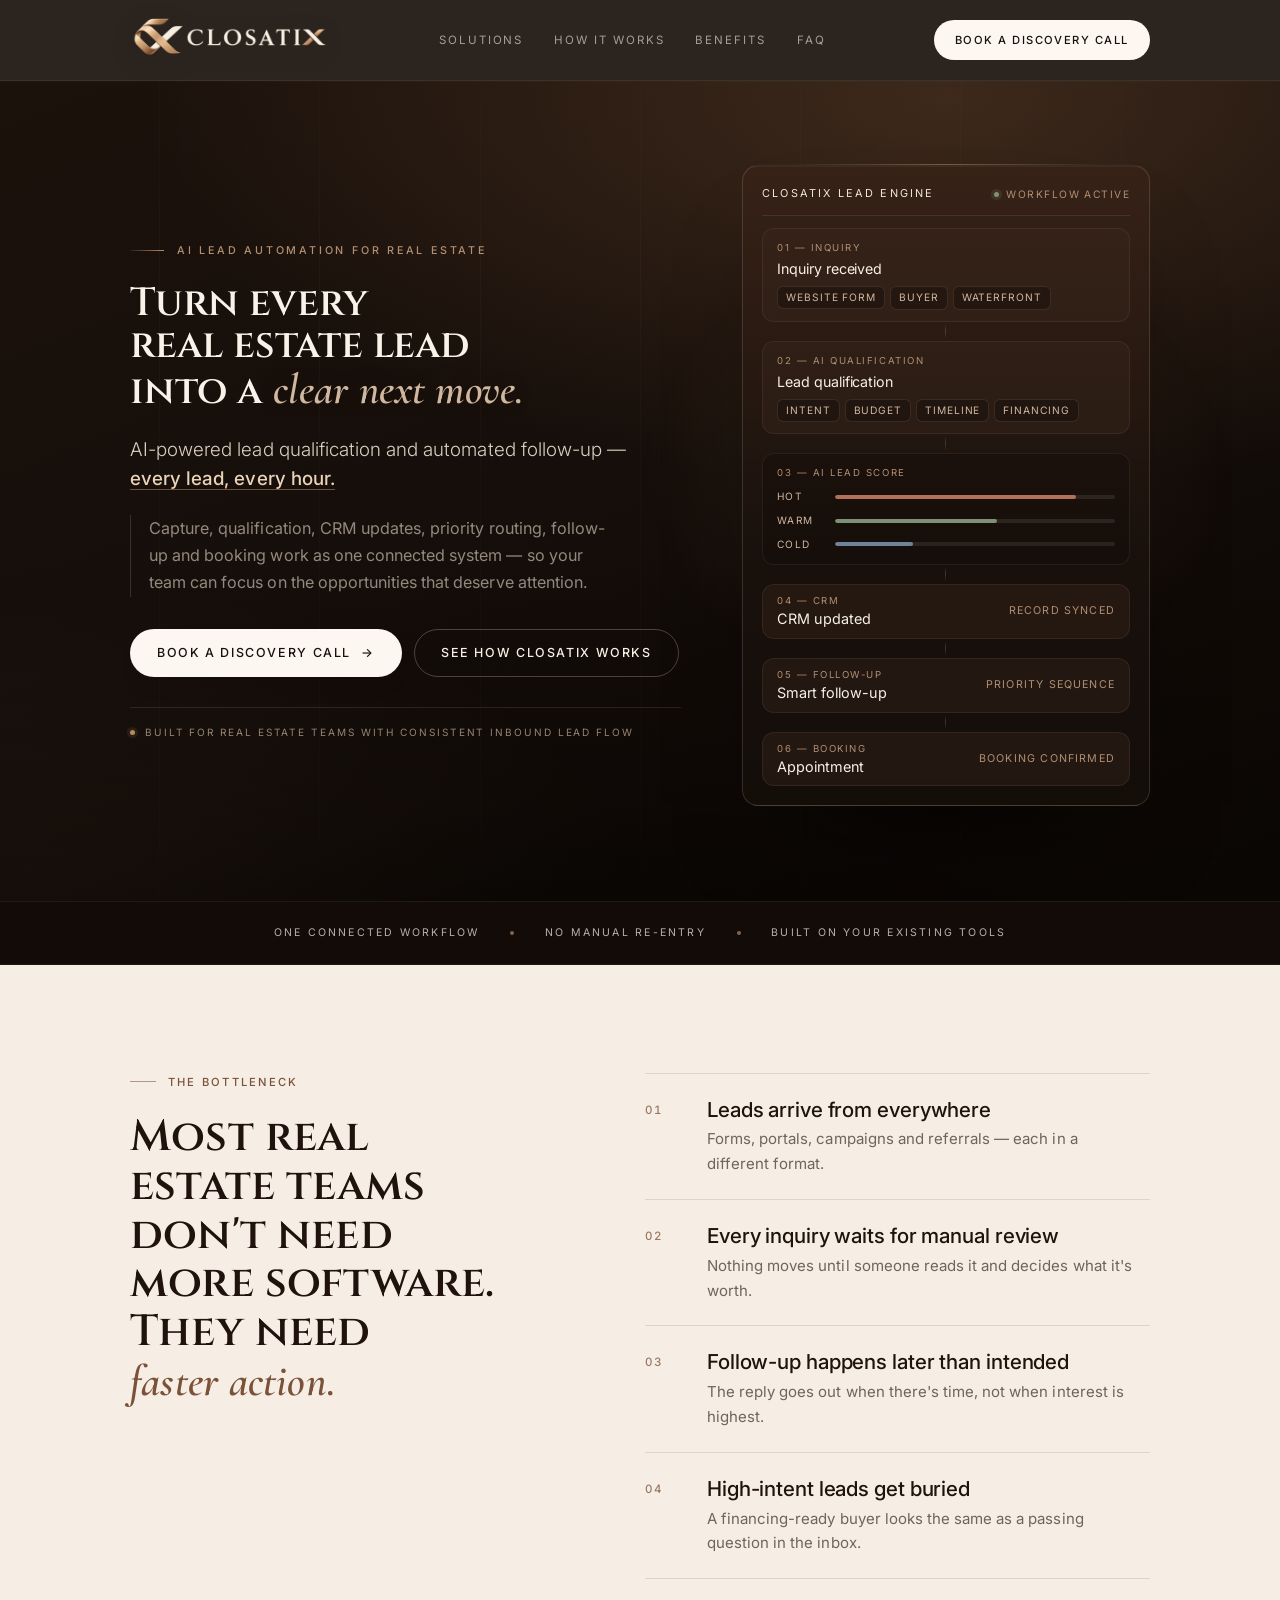
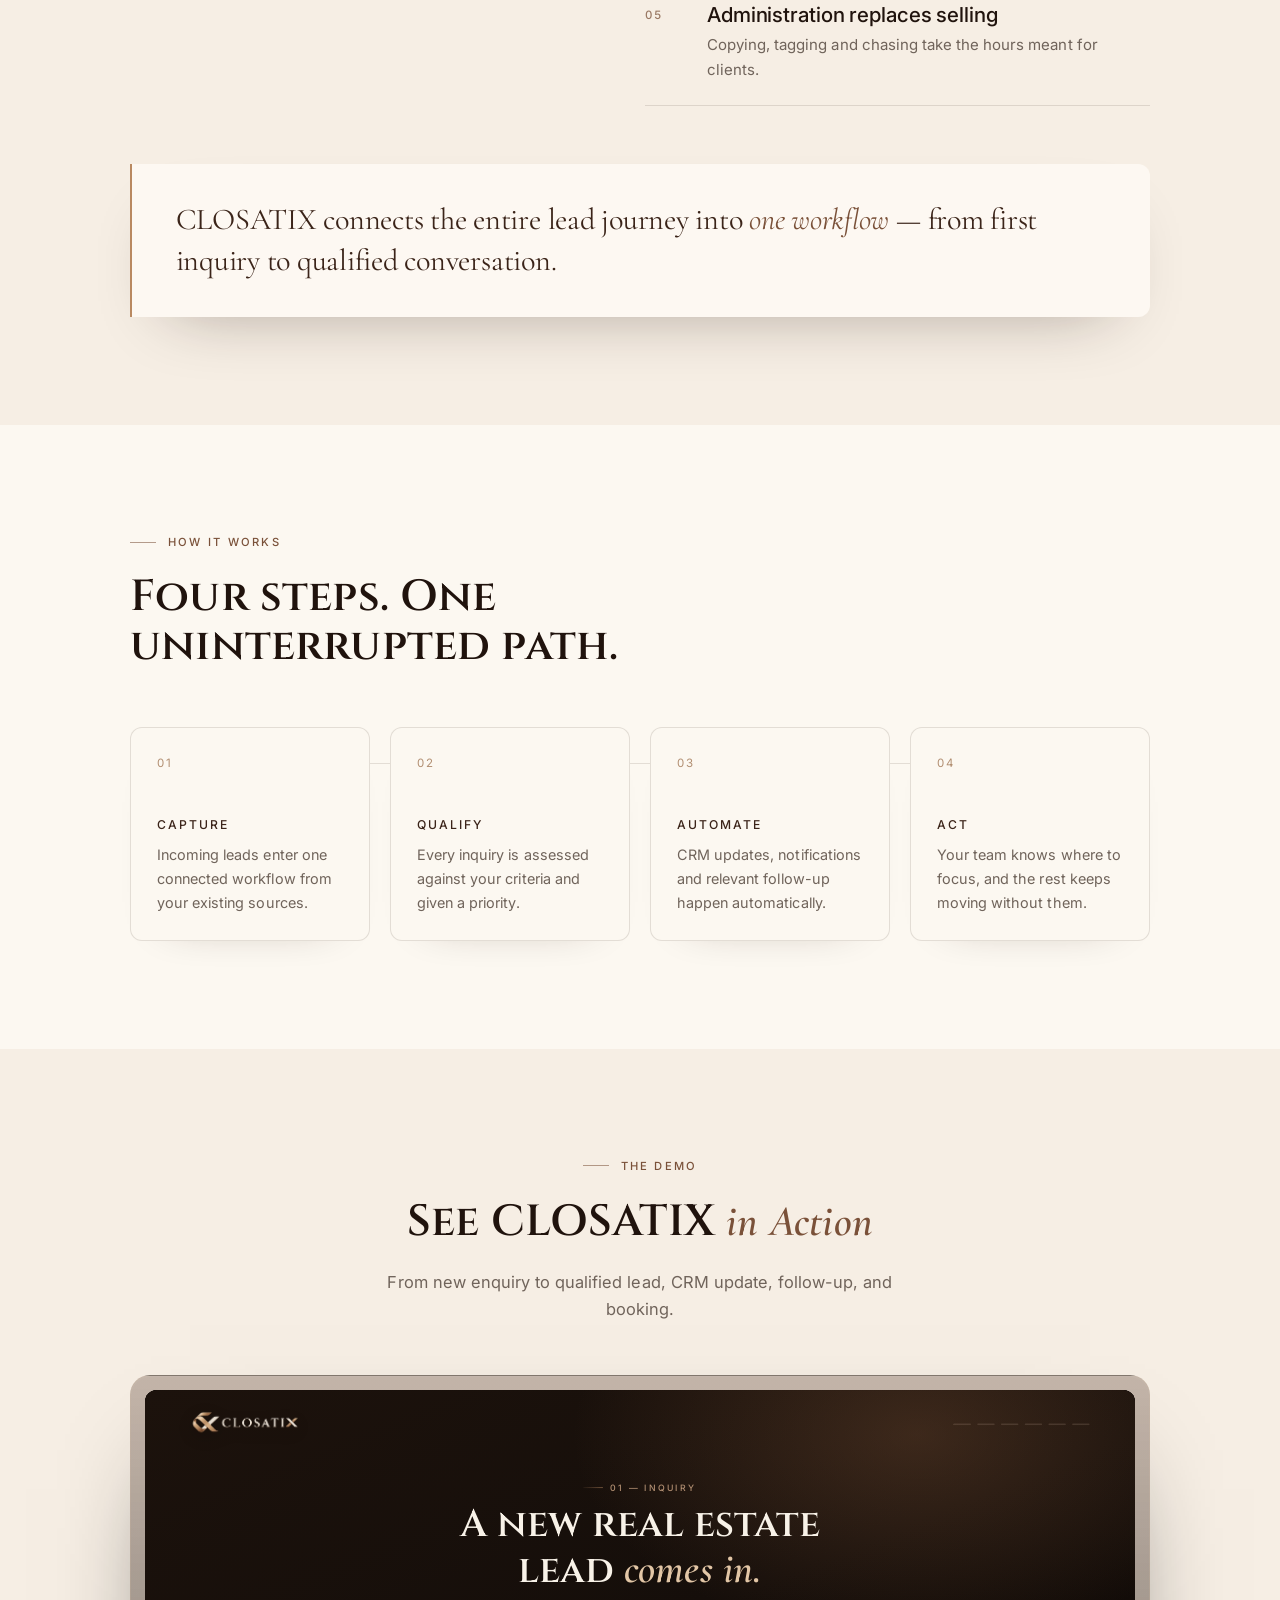
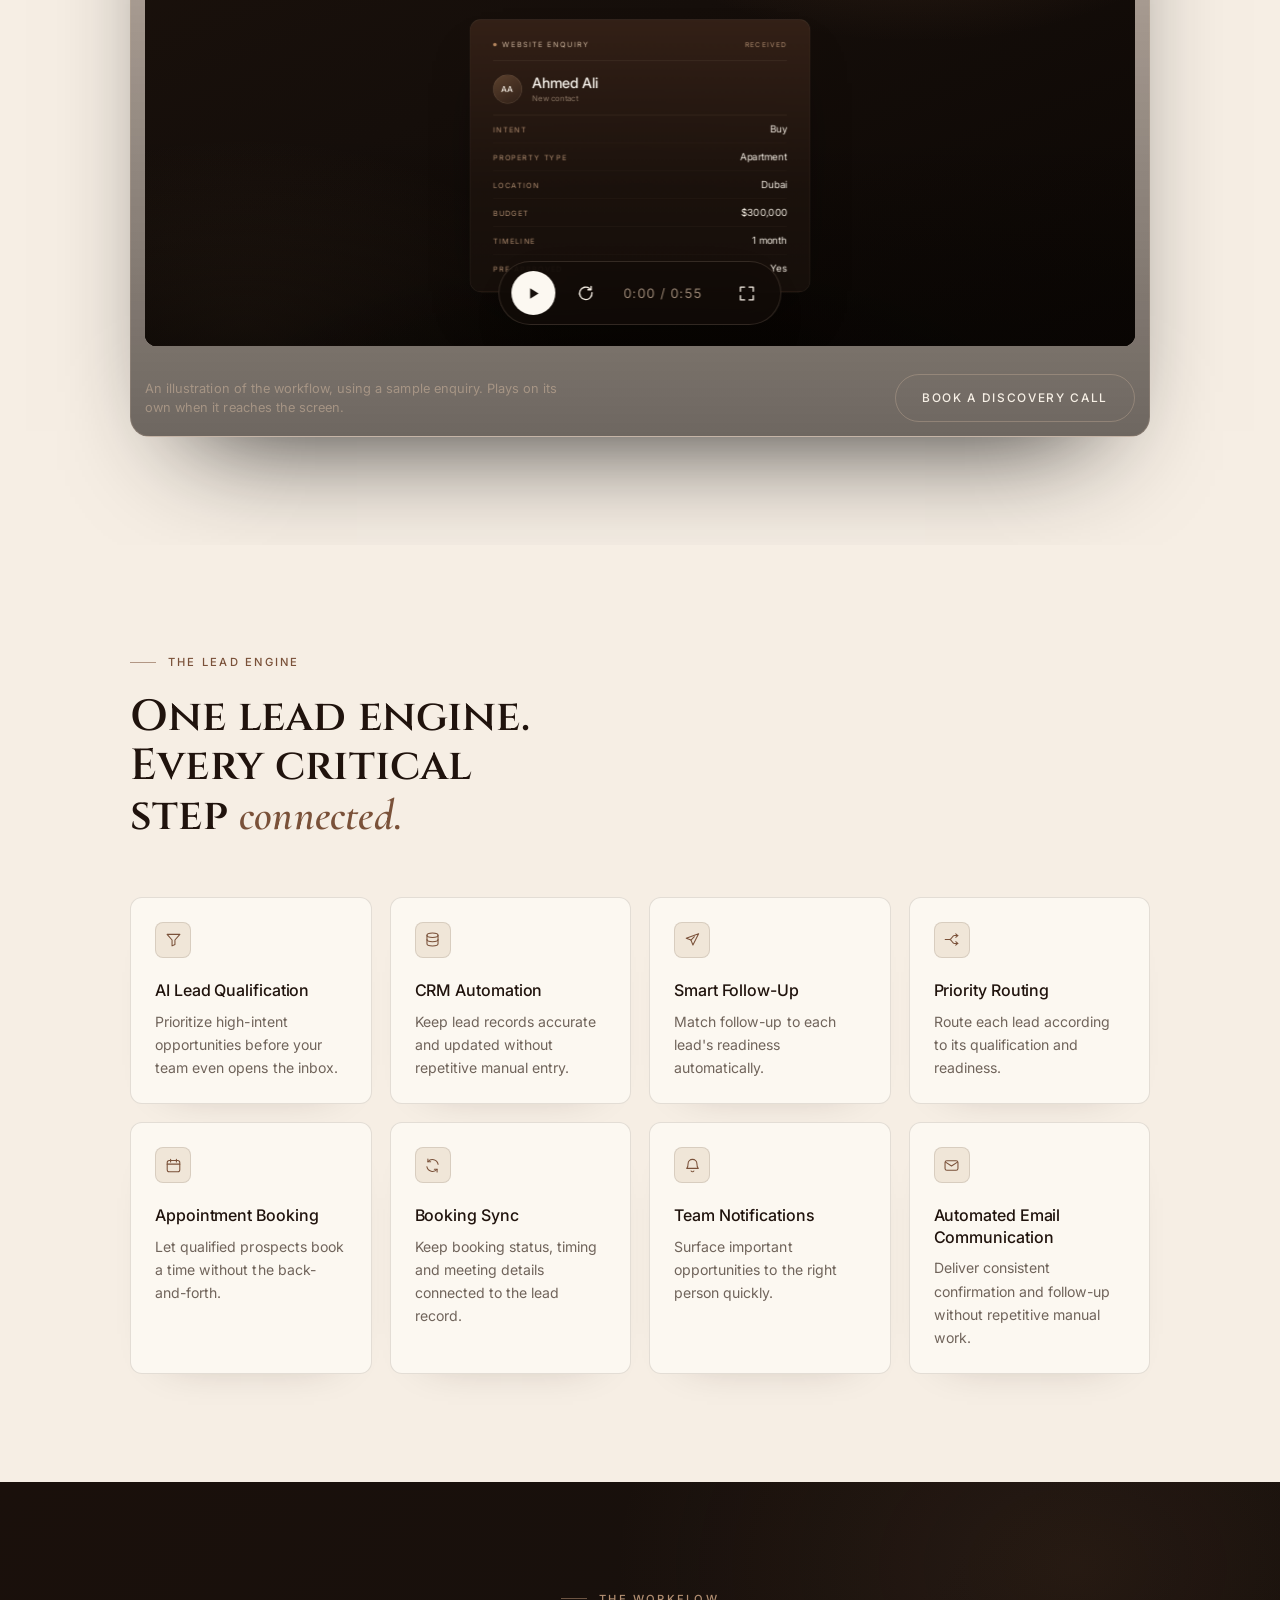
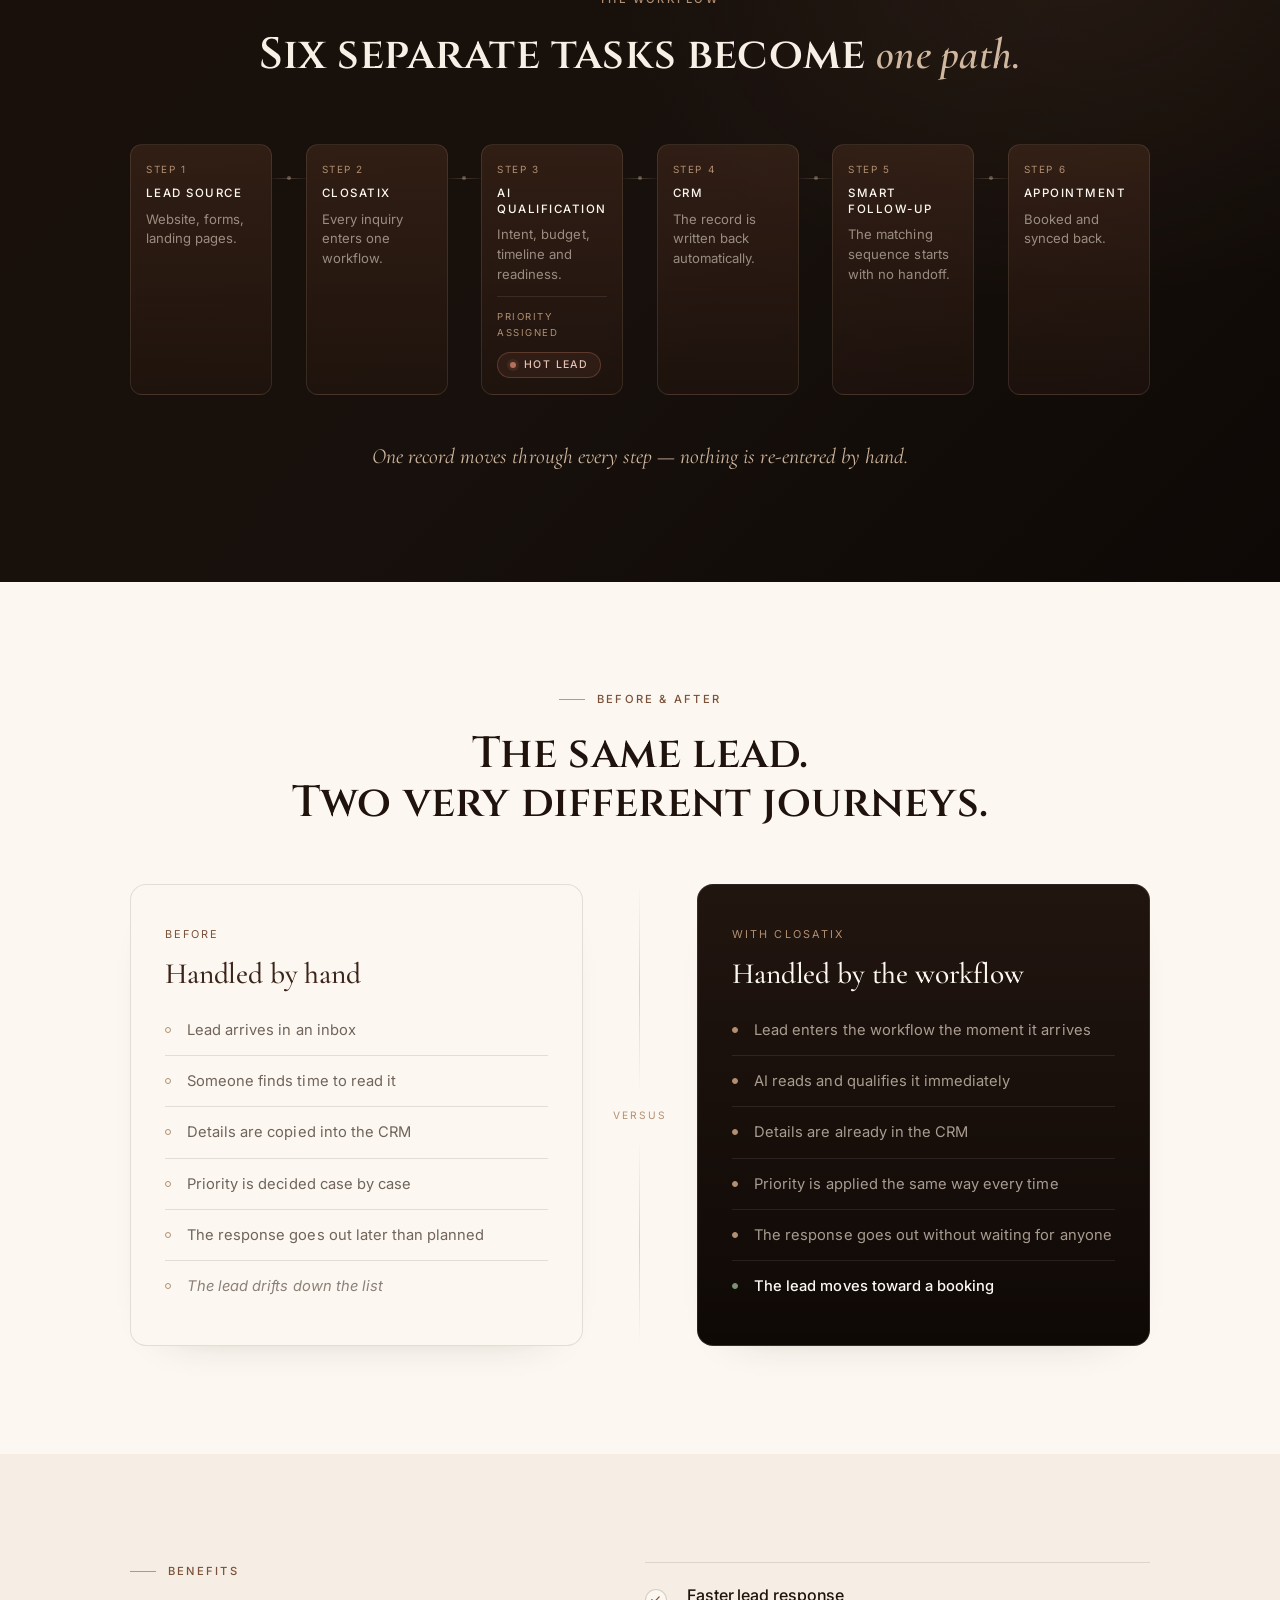
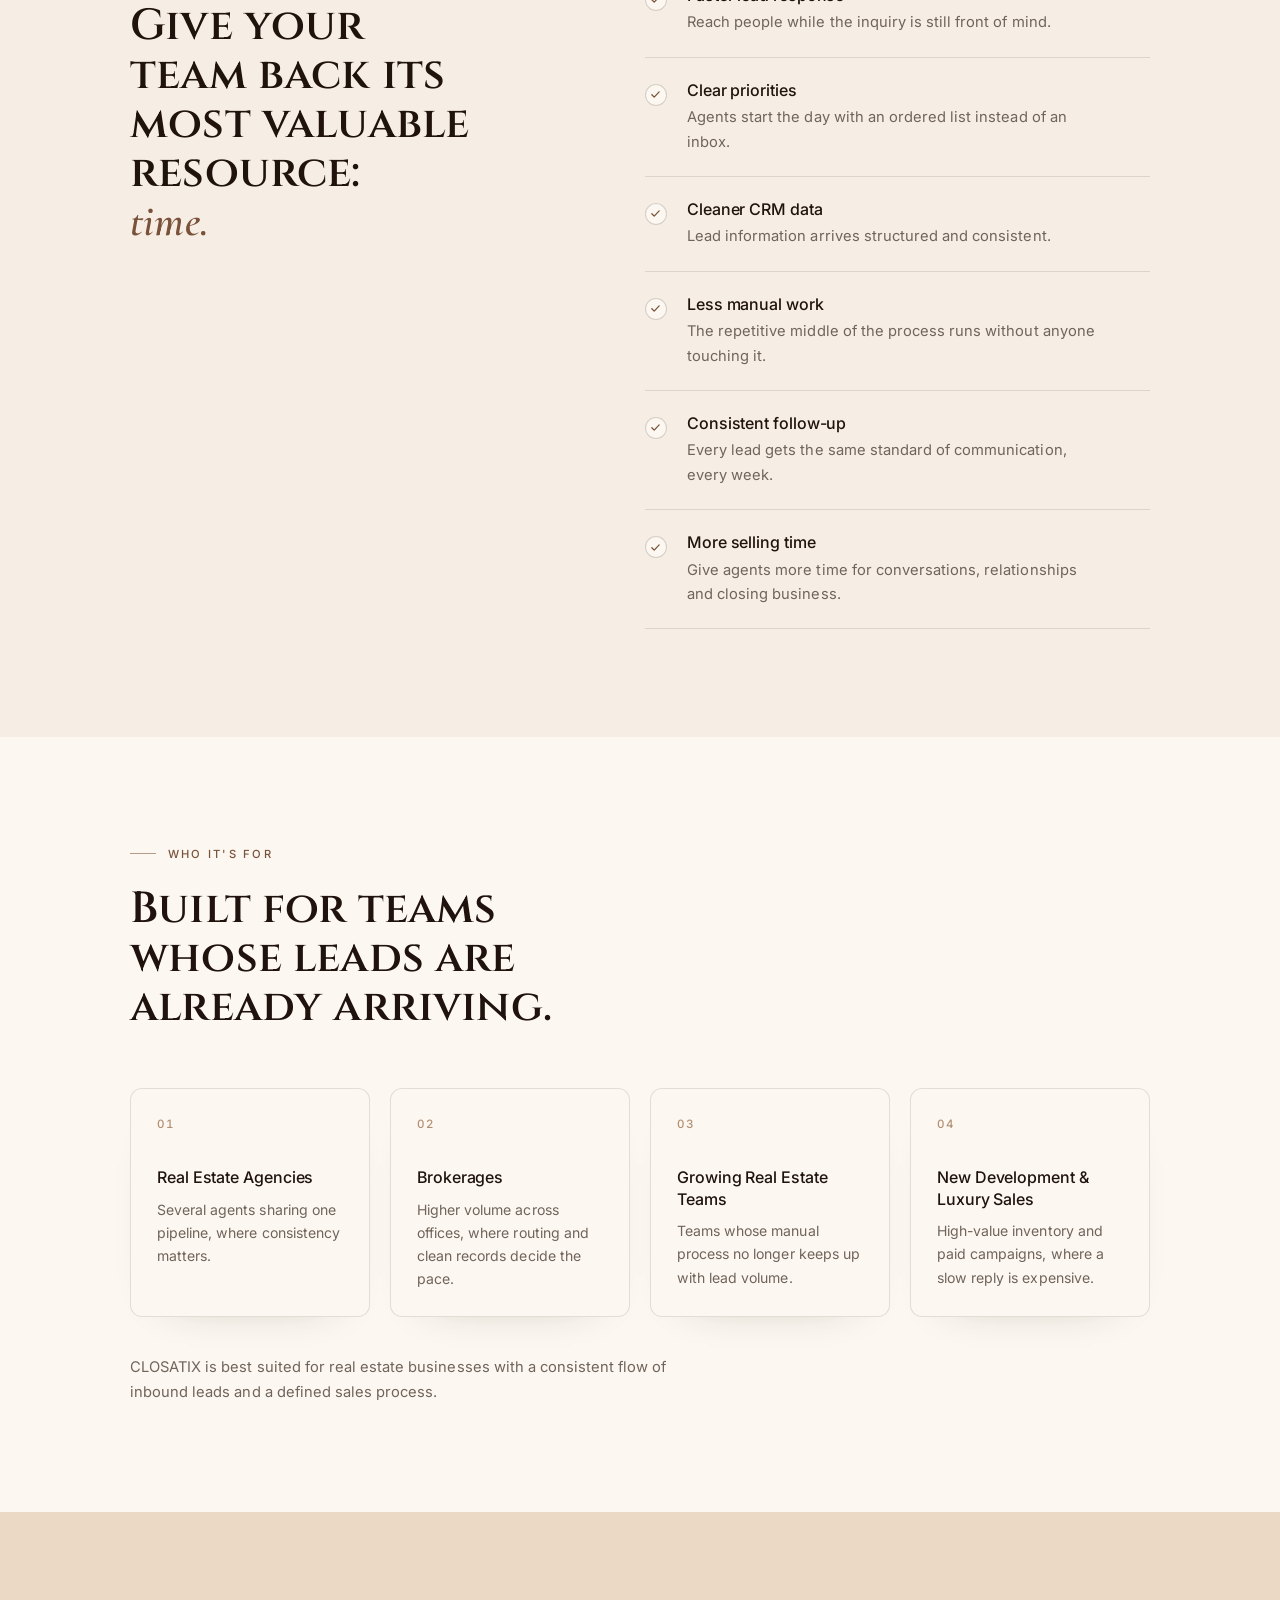
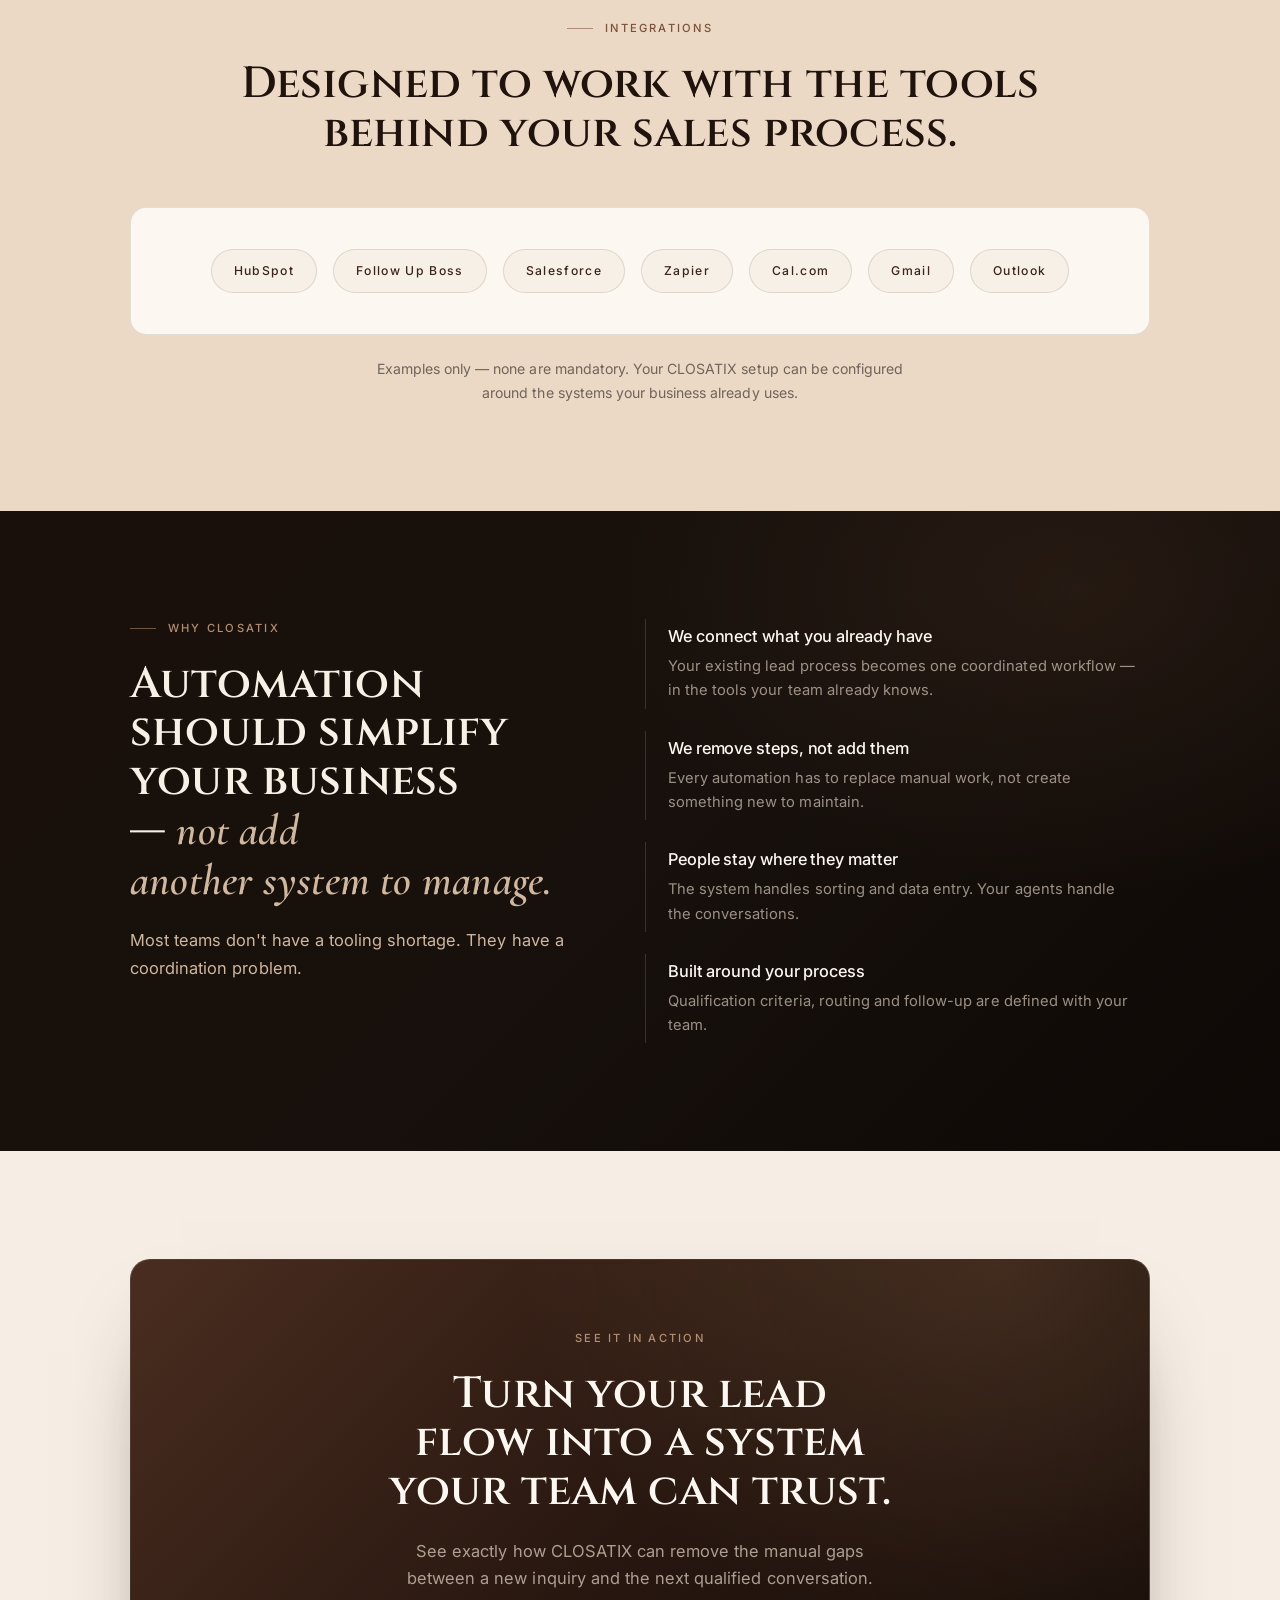
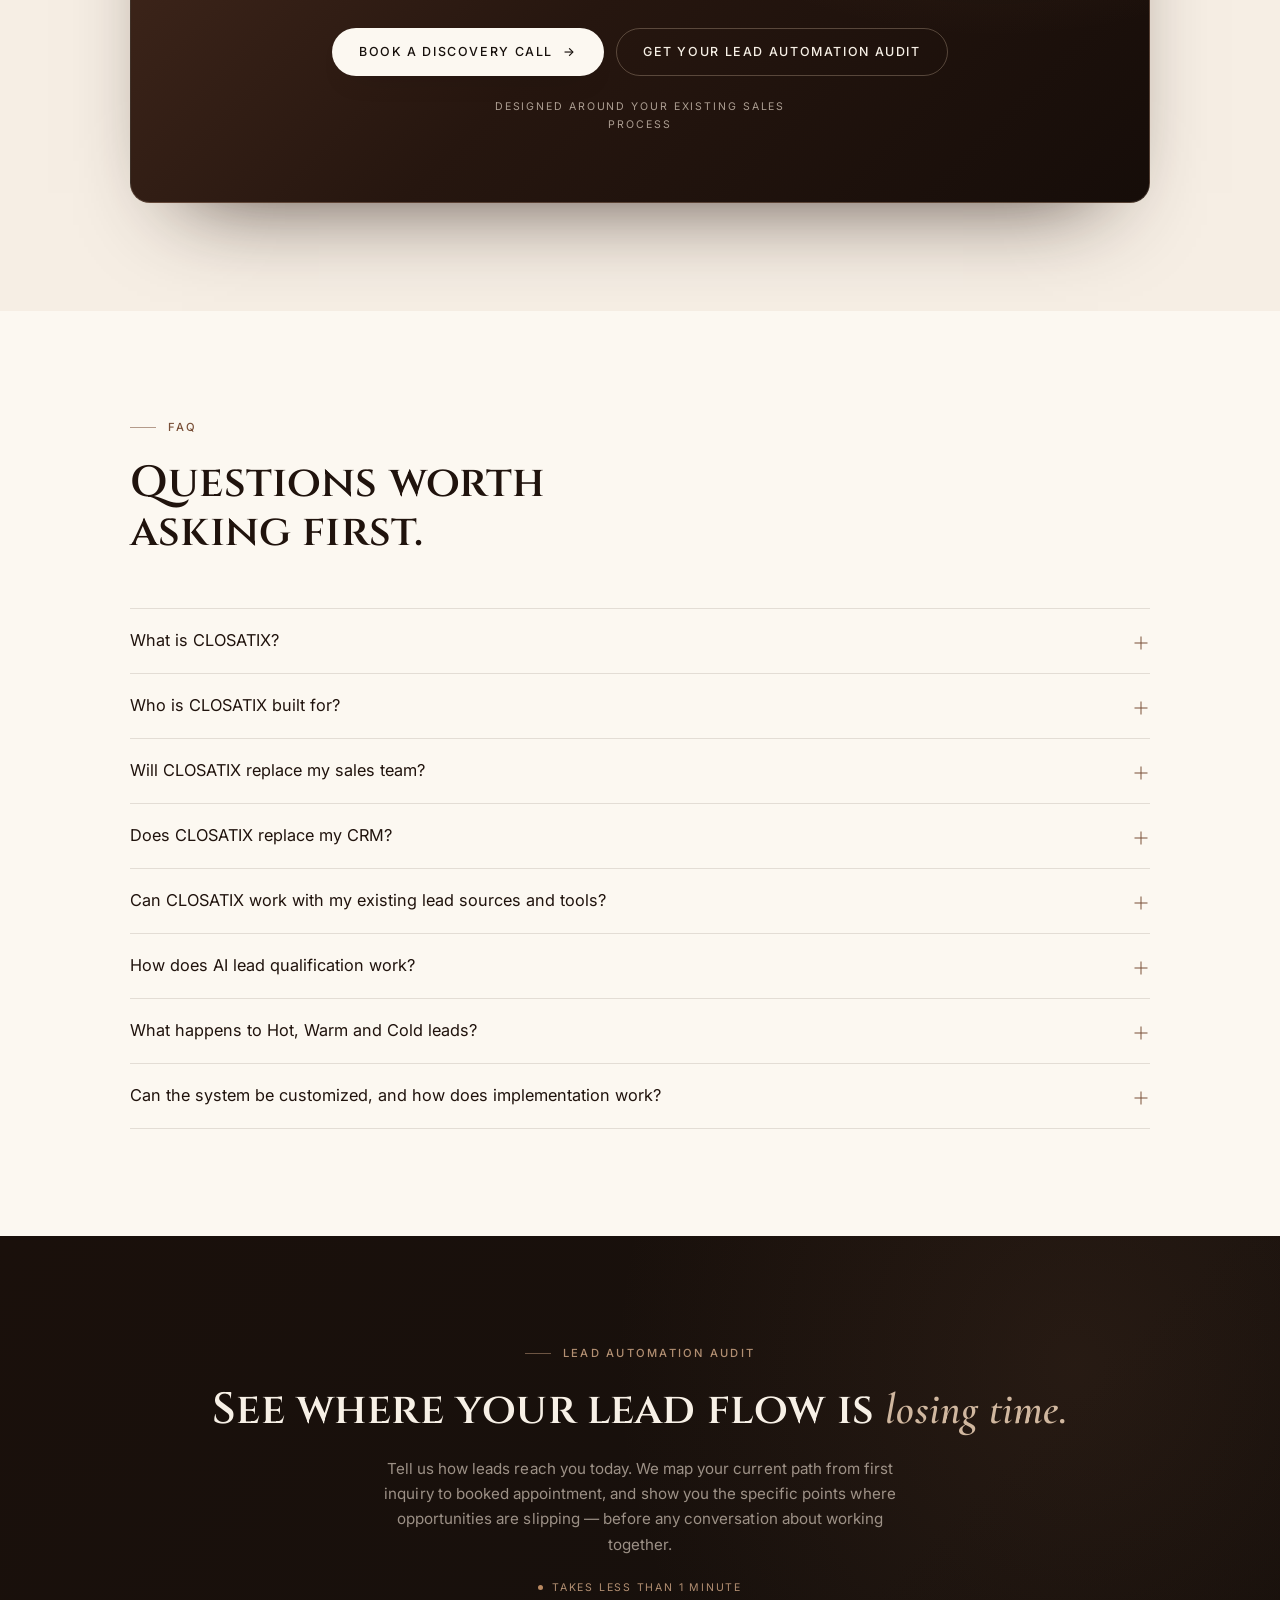
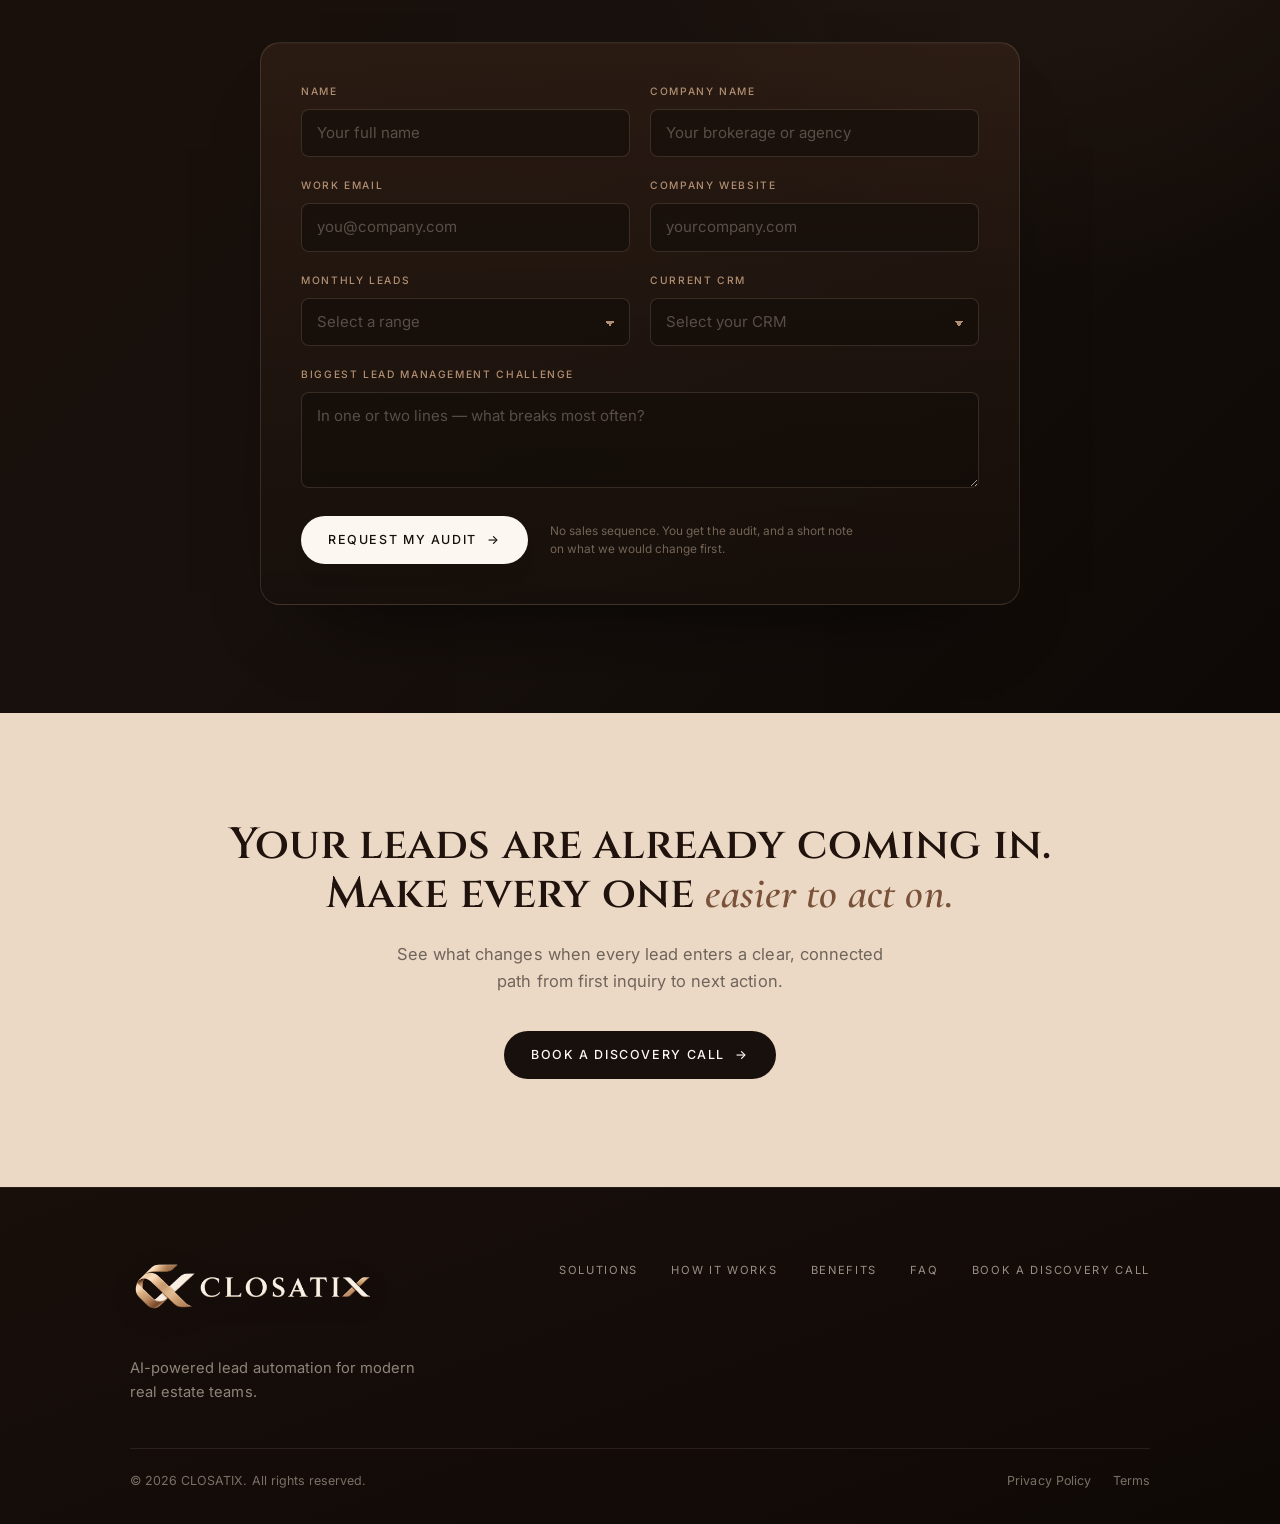
==== commit aeaa4ef9: "Add files via upload" ====
--- a/index.html
+++ b/index.html
@@ -1,31 +1,29 @@
 <!doctype html>
 <!--
-  CLOSATIX website — VERSION 3  (17 August 2026)
+  CLOSATIX website — VERSION 4  (18 August 2026)
 
   If you open an index.html and DON'T see this version block at the top,
-  you are looking at an old copy. Delete it. Keeping "index 23.html",
-  "index 24.html" and similar around is how the wrong file gets deployed.
-
-  New in v3:
-    · All "in under a minute" system-speed claims removed — hero, meta
-      description, Open Graph, Twitter and the capability strip. We have
-      not measured the system yet, so we do not claim a number.
-    · Navigation button now reads "Book a Discovery Call", matching the
-      other primary buttons
-    · New on-page section: Lead Automation Audit (#audit), with a short
-      form. "Get Your Lead Automation Audit" scrolls there instead of
-      opening a Cal.com event that does not exist.
-    · The form validates but sends nothing until AUDIT_FORM_ENDPOINT is
-      set near the bottom of this file. It tells the visitor that
-      plainly rather than faking a confirmation. See the README.
-
+  you are looking at an old copy. Delete it.
+
+  New in v4:
+    · New section "See CLOSATIX in Action" (#demo), placed straight after
+      How It Works. It embeds demo.html in a 16:9 frame — visible on every
+      screen size, never behind a play button or a modal.
+    · The demo starts itself when the section scrolls into view and freezes
+      when it scrolls away or the tab is hidden.
+    · demo.html, assets/demo.css and assets/demo.js are new files. Everything
+      is local; nothing is loaded from a third-party host.
+
+  Unchanged in v4: every existing section, the Lead Automation Audit, the
+  Privacy and Terms pages, all colours, fonts and CTAs.
+
+  In v3:
+    · All system-speed claims removed
+    · Navigation button reads "Book a Discovery Call"
+    · Lead Automation Audit section added (#audit)
   In v2:
-    · Logo resized and the source file trimmed
-    · CTAs reworked; new FAQ on replacing the sales team
-    · Integrations list corrected for real estate
+    · Logo resized, CTAs reworked, integrations corrected for real estate
     · Open Graph card, favicon, canonical URL and JSON-LD added
-    · Booking buttons given real href values so they work without JS
-    · Privacy Policy and Terms now link to real pages
 -->
 <html lang="en">
 <head>
@@ -1125,6 +1123,111 @@
   transition:border-color .3s var(--ease);
 }
 .final-cta__alt a:hover{border-bottom-color:var(--coffee-500);}
+
+/* --------------------------------------------------
+   See CLOSATIX in Action — the embedded product demo
+   --------------------------------------------------
+   The demo lives in its own document (demo.html) and is shown in a
+   16:9 frame. Keeping it in an iframe means its fixed 1920x1080 stage
+   cannot leak layout into the page, and the page cannot scroll it.
+   It is visible on every screen size — never behind a play button. */
+.demo{
+  position:relative;
+  margin:clamp(34px,4vw,52px) auto 0;
+  max-width:1120px;
+  border-radius:var(--r-xl);
+  border:1px solid rgba(208,183,159,.2);
+  background:linear-gradient(180deg,rgba(76,47,32,.3),rgba(20,13,9,.6));
+  padding:clamp(10px,1.1vw,16px);
+  box-shadow:0 54px 110px -60px rgba(0,0,0,.9), inset 0 1px 0 rgba(255,255,255,.04);
+}
+
+/* The 16:9 box. aspect-ratio holds the shape at every width, so the
+   frame never has to be measured in JavaScript and never jumps. */
+.demo__frame{
+  position:relative;
+  width:100%;
+  aspect-ratio:16 / 9;
+  border-radius:calc(var(--r-xl) - 8px);
+  overflow:hidden;
+  background:#0C0704;
+}
+.demo__frame iframe{
+  position:absolute;
+  inset:0;
+  width:100%;
+  height:100%;
+  border:0;
+  display:block;
+}
+
+/* Shown until the demo document reports itself ready. */
+.demo__loading{
+  position:absolute;
+  inset:0;
+  display:flex;
+  align-items:center;
+  justify-content:center;
+  gap:12px;
+  font-size:.68rem;
+  letter-spacing:.2em;
+  text-transform:uppercase;
+  color:var(--taupe-400);
+  background:#0C0704;
+  transition:opacity .5s var(--ease), visibility .5s;
+}
+.demo__loading::before{
+  content:"";
+  width:6px;height:6px;border-radius:50%;
+  background:var(--bronze);
+  animation:demoPulse 1.5s ease-in-out infinite;
+}
+@keyframes demoPulse{0%,100%{opacity:.3;}50%{opacity:1;}}
+.demo.is-ready .demo__loading{opacity:0;visibility:hidden;}
+
+.demo__foot{
+  display:flex;
+  flex-wrap:wrap;
+  align-items:center;
+  justify-content:space-between;
+  gap:14px var(--space-md);
+  margin-top:clamp(20px,2.4vw,28px);
+}
+.demo__caption{
+  font-size:.8rem;
+  line-height:1.55;
+  color:rgba(208,183,159,.55);
+  max-width:52ch;
+}
+.demo__cta{
+  display:inline-flex;
+  align-items:center;
+  gap:10px;
+  min-height:48px;
+  padding:0 26px;
+  border-radius:var(--r-pill);
+  border:1px solid rgba(208,183,159,.34);
+  color:var(--cream-100);
+  font-size:.74rem;
+  font-weight:500;
+  letter-spacing:.14em;
+  text-transform:uppercase;
+  white-space:nowrap;
+  transition:border-color .35s var(--ease), background-color .35s var(--ease), transform .35s var(--ease);
+}
+.demo__cta:hover{
+  border-color:rgba(216,178,140,.7);
+  background:rgba(208,183,159,.08);
+  transform:translateY(-1px);
+}
+
+@media (max-width:640px){
+  .demo{padding:8px;border-radius:var(--r-lg);}
+  .demo__frame{border-radius:calc(var(--r-lg) - 6px);}
+  .demo__foot{flex-direction:column;align-items:stretch;text-align:center;}
+  .demo__caption{max-width:none;}
+  .demo__cta{justify-content:center;}
+}
 
 /* --------------------------------------------------
    Lead Automation Audit — the lower-commitment entry
@@ -2793,6 +2896,36 @@
           <h3 class="step-card__title">Act</h3>
           <p>Your team knows where to focus, and the rest keeps moving without them.</p>
         </article>
+      </div>
+    </div>
+  </section>
+
+  <!-- ==================== SEE CLOSATIX IN ACTION ==================== -->
+  <section class="section bg-cream" id="demo" aria-labelledby="demo-title">
+    <div class="container">
+      <div class="section-head section-head--center reveal">
+        <span class="eyebrow">The Demo</span>
+        <h2 id="demo-title">See CLOSATIX <em>in Action</em></h2>
+        <p class="head-note">From new enquiry to qualified lead, CRM update, follow-up, and booking.</p>
+      </div>
+
+      <div class="demo reveal" id="demoShell">
+        <div class="demo__frame">
+          <p class="demo__loading" id="demoLoading">Loading demo</p>
+          <iframe
+            id="demoFrame"
+            src="./demo.html?embed=1"
+            title="CLOSATIX product demo — one enquiry from arrival to booked consultation"
+            loading="lazy"
+            allow="fullscreen"
+            allowfullscreen
+            scrolling="no"></iframe>
+        </div>
+
+        <div class="demo__foot">
+          <p class="demo__caption">An illustration of the workflow, using a sample enquiry. Plays on its own when it reaches the screen.</p>
+          <a class="demo__cta" data-booking href="https://cal.com/rami-sebaie/closatix-discovery-call" target="_blank" rel="noopener">Book a Discovery Call</a>
+        </div>
       </div>
     </div>
   </section>
@@ -3651,6 +3784,70 @@
     });
   }
 
+  /* ---------- 1d. Embedded demo ----------
+     The demo runs in demo.html inside an iframe. It does not start itself;
+     this drives it, so the reel only plays while the section is actually on
+     screen and freezes the moment it is not. Two reasons: a demo that has
+     already finished by the time you scroll to it is worse than useless, and
+     an animation loop running off screen is wasted battery on a phone. */
+  function initDemo() {
+    const shell = document.getElementById("demoShell");
+    const frame = document.getElementById("demoFrame");
+    if (!shell || !frame) return;
+
+    let ready = false;
+    let visible = false;
+    let started = false;
+
+    function send(action) {
+      if (!ready || !frame.contentWindow) return;
+      try {
+        frame.contentWindow.postMessage({ channel: "closatix-demo", action: action }, "*");
+      } catch (e) {}
+    }
+
+    window.addEventListener("message", function (event) {
+      const data = event.data;
+      if (!data || data.channel !== "closatix-demo") return;
+
+      if (data.action === "ready") {
+        ready = true;
+        shell.classList.add("is-ready");
+        /* If the section was already on screen while the iframe was still
+           loading, start now rather than waiting for another scroll. */
+        if (visible) { send("play"); started = true; }
+      }
+    });
+
+    /* Without IntersectionObserver, just let it play once loaded. */
+    if (!("IntersectionObserver" in window)) {
+      visible = true;
+      return;
+    }
+
+    const observer = new IntersectionObserver(function (entries) {
+      entries.forEach(function (entry) {
+        visible = entry.isIntersecting;
+        if (visible) {
+          /* First time it comes into view, start from the top. Afterwards,
+             pick up where the viewer left off. */
+          send(started ? "play" : "restart");
+          started = true;
+        } else {
+          send("pause");
+        }
+      });
+    }, { threshold: 0.45 });
+
+    observer.observe(shell);
+
+    /* Switching tabs should also stop it. */
+    document.addEventListener("visibilitychange", function () {
+      if (document.hidden) send("pause");
+      else if (visible) send("play");
+    });
+  }
+
   /* ---------- 2. Mobile navigation ---------- */
   function initMobileNav() {
     const toggle = document.getElementById("navToggle");
@@ -3843,6 +4040,7 @@
     initBookingLinks();
     initLogoFallback();
     initAuditForm();
+    initDemo();
     initMobileNav();
     initScrollSpy();
     initFaq();
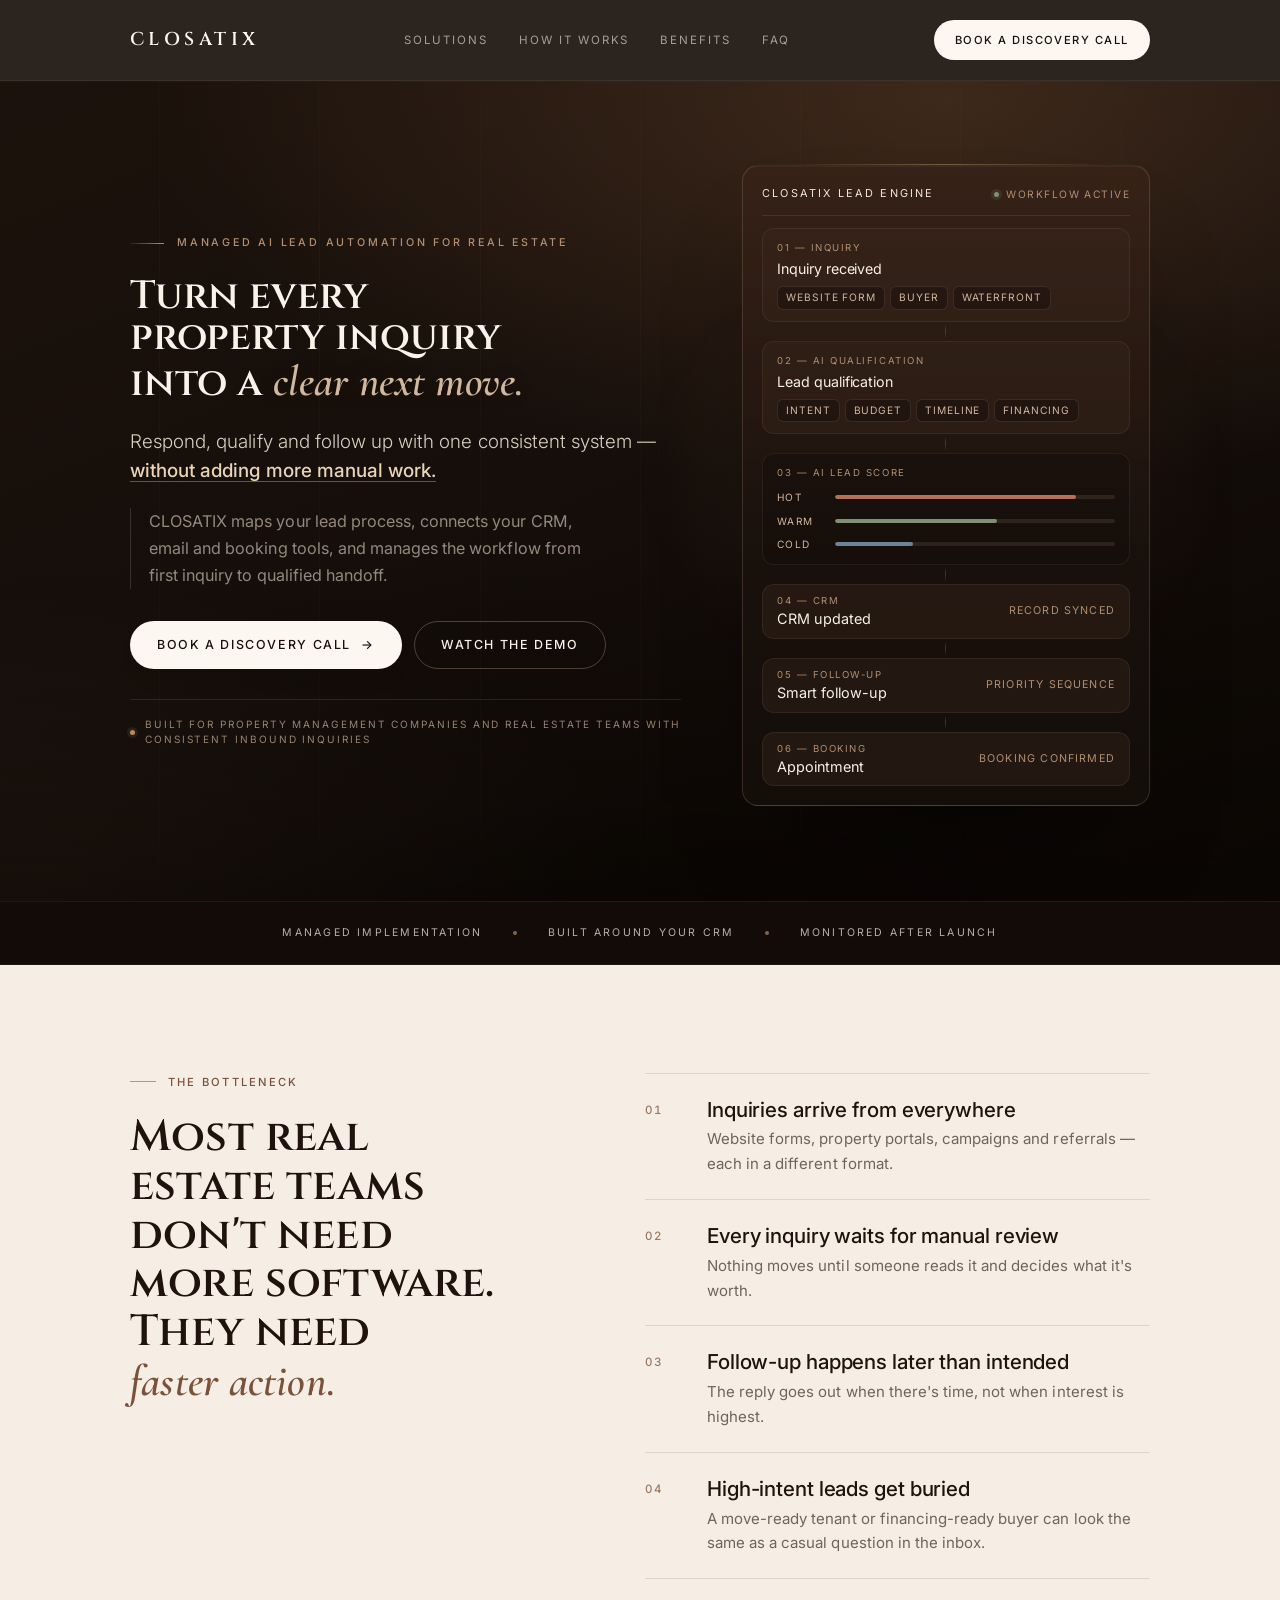
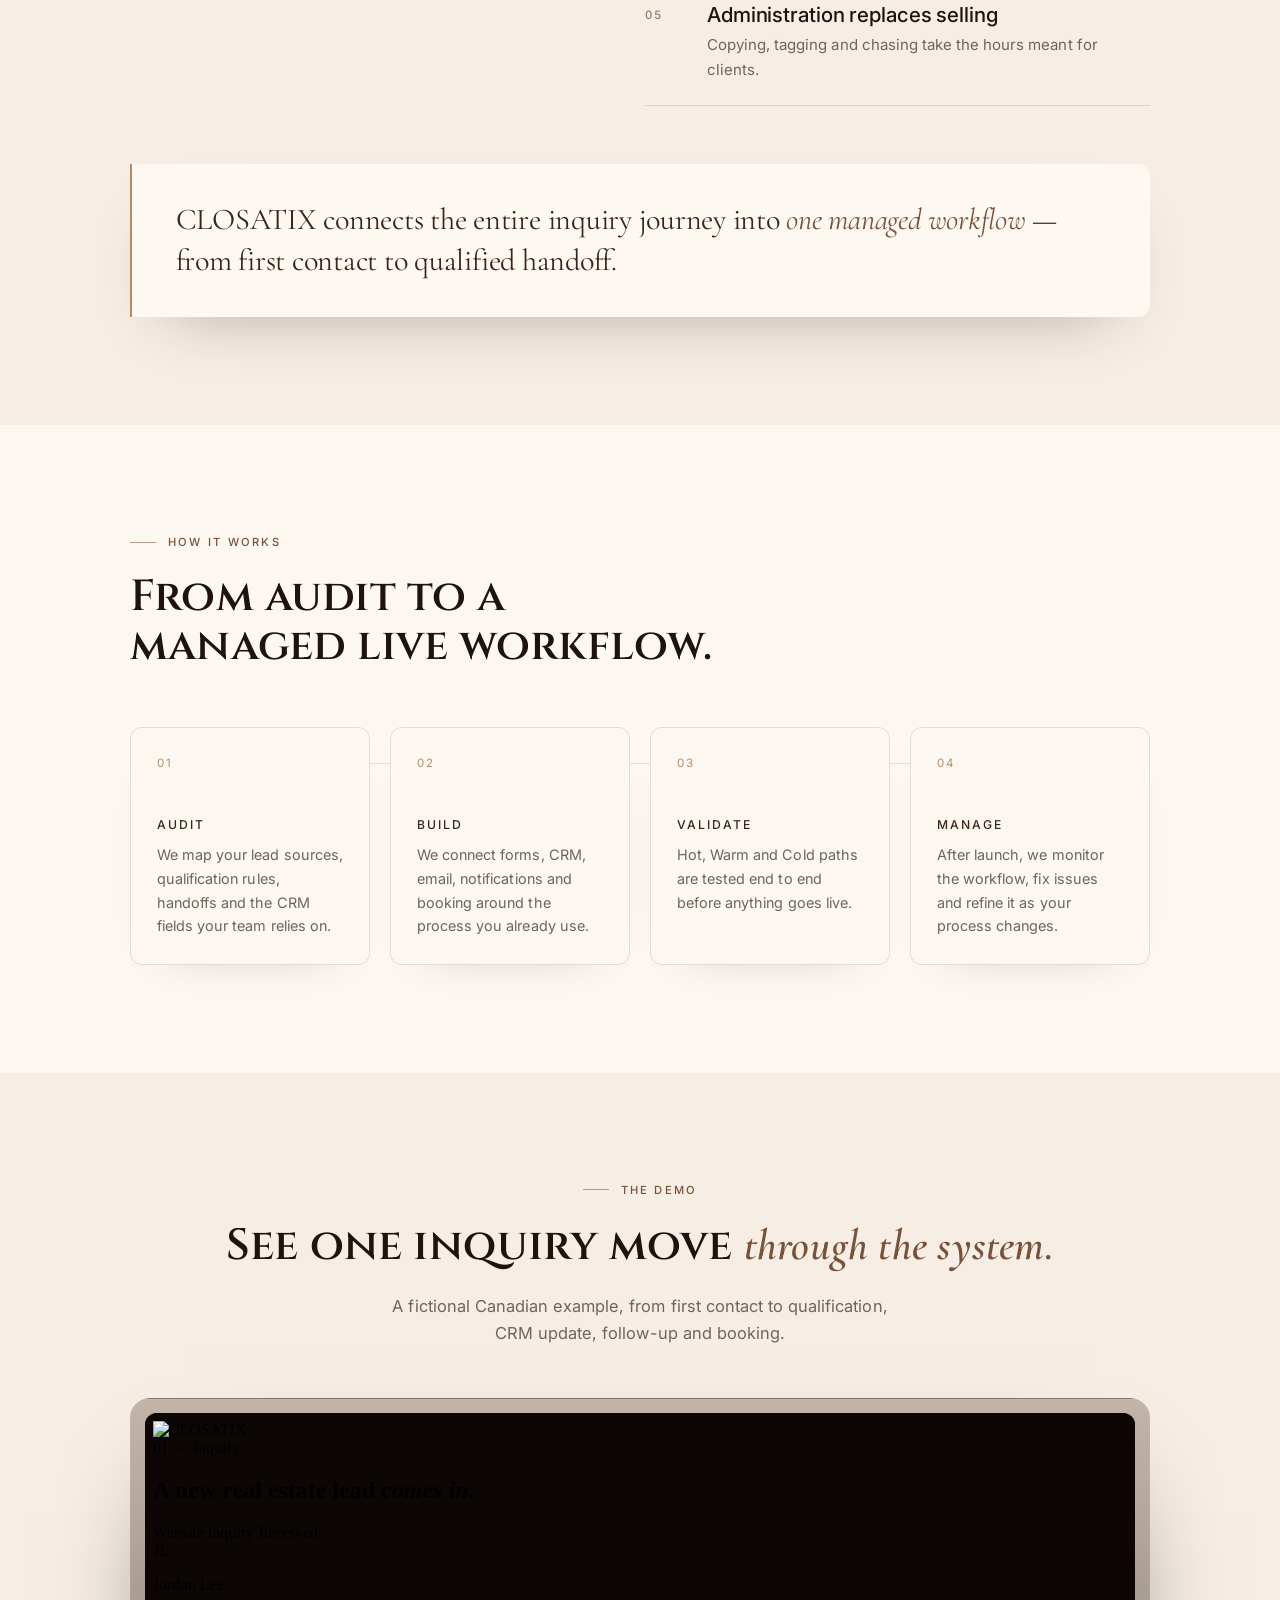
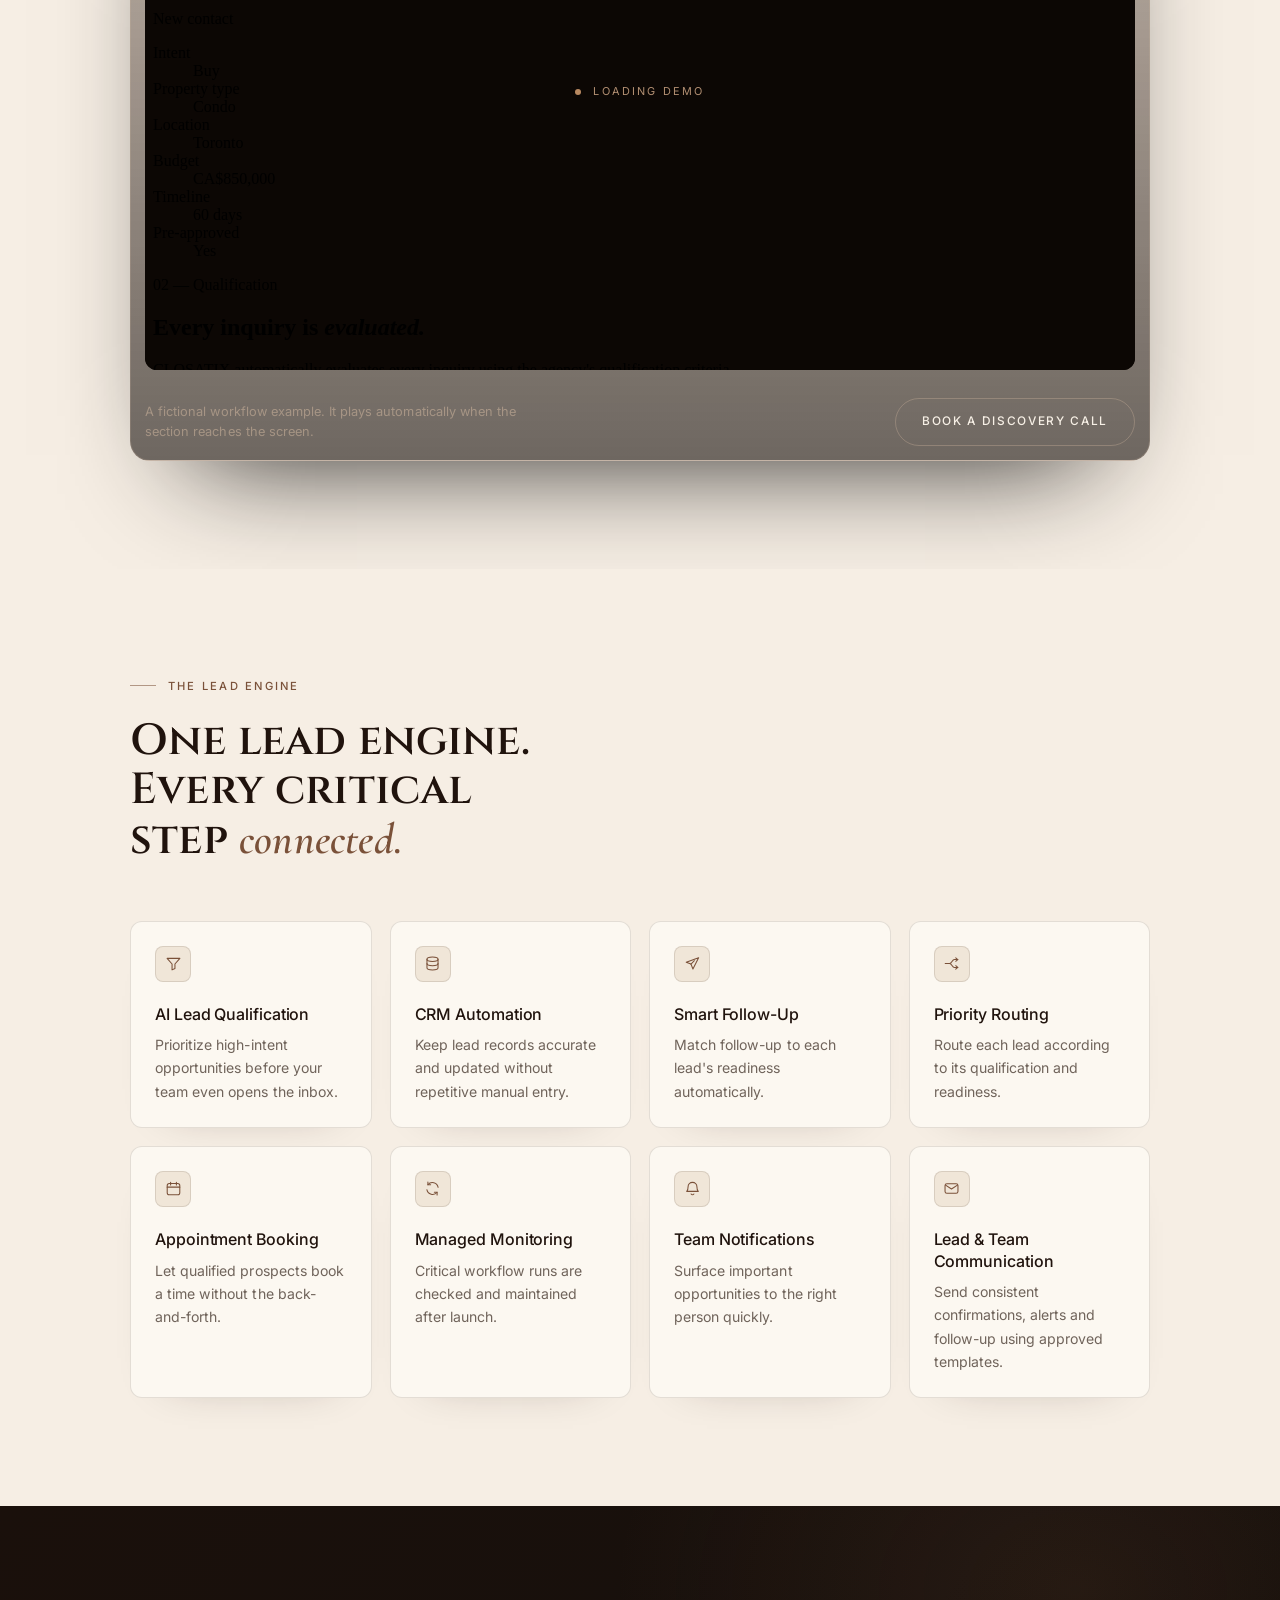
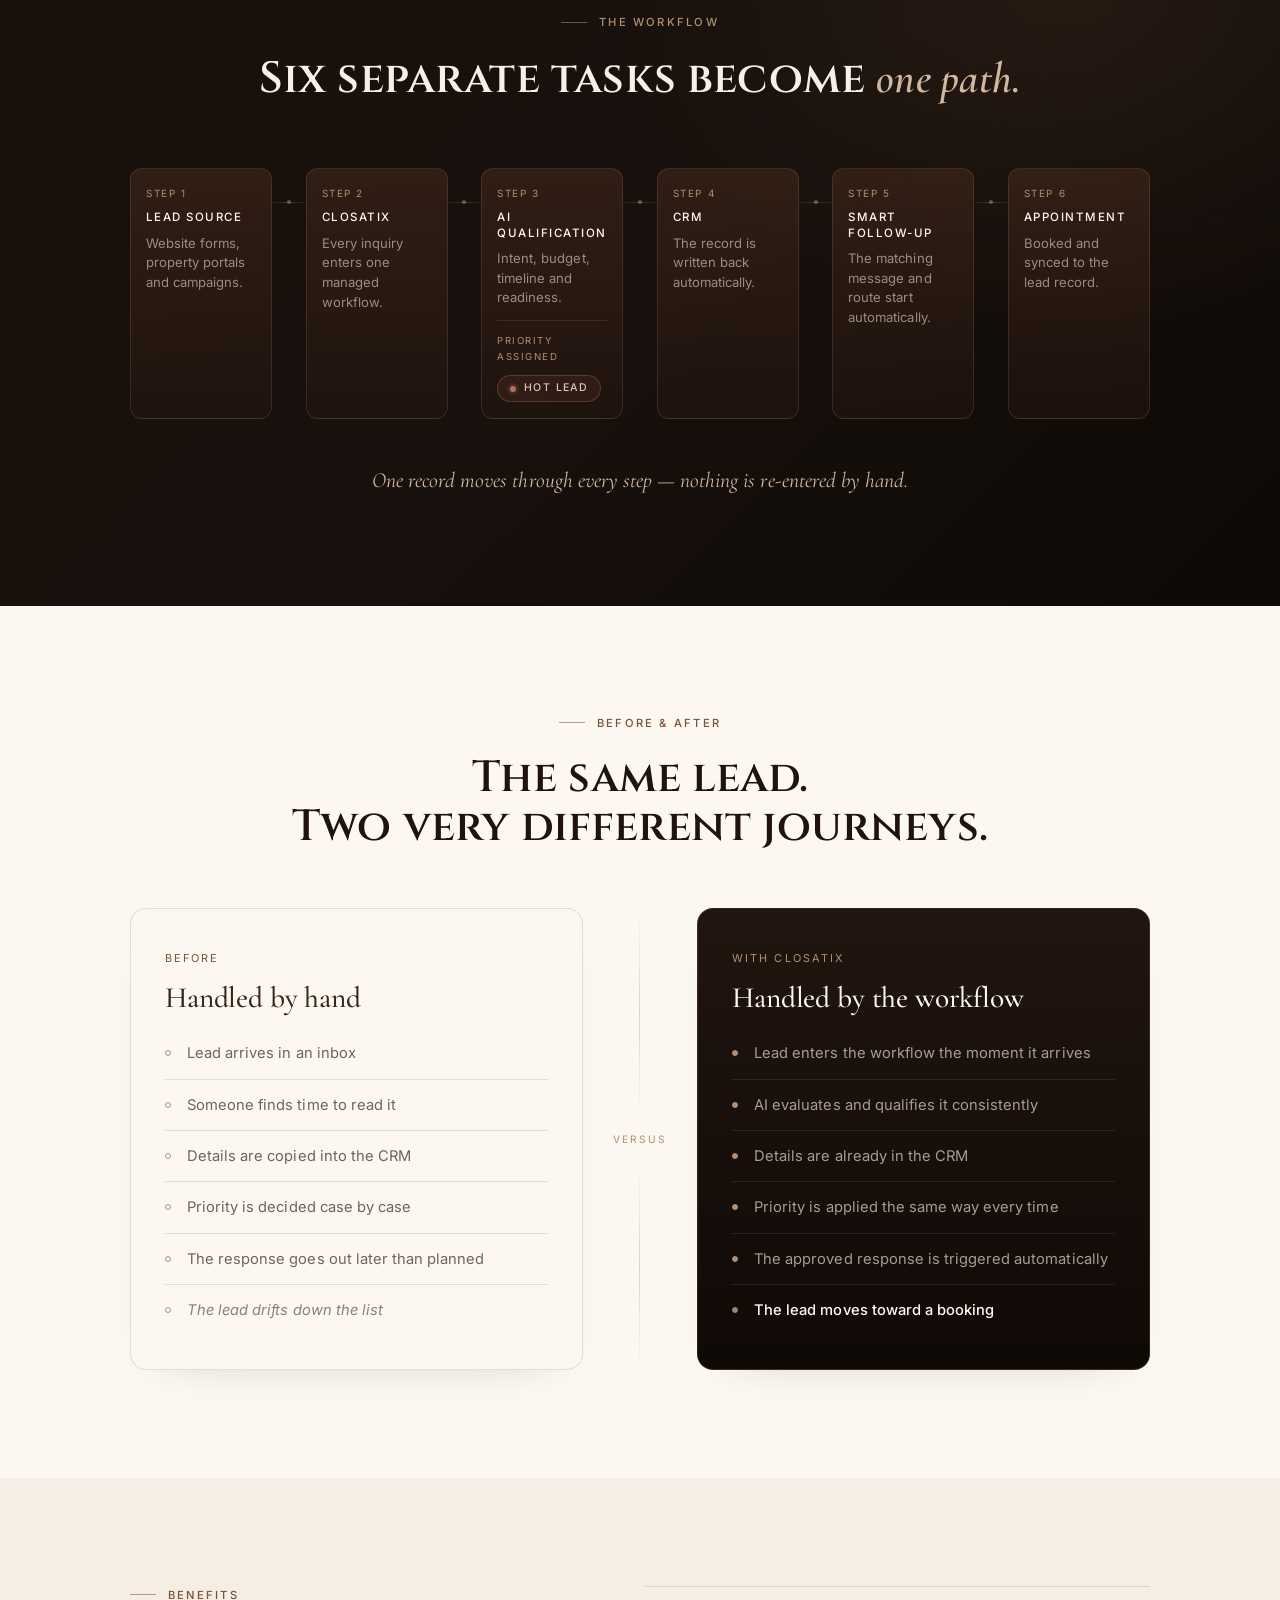
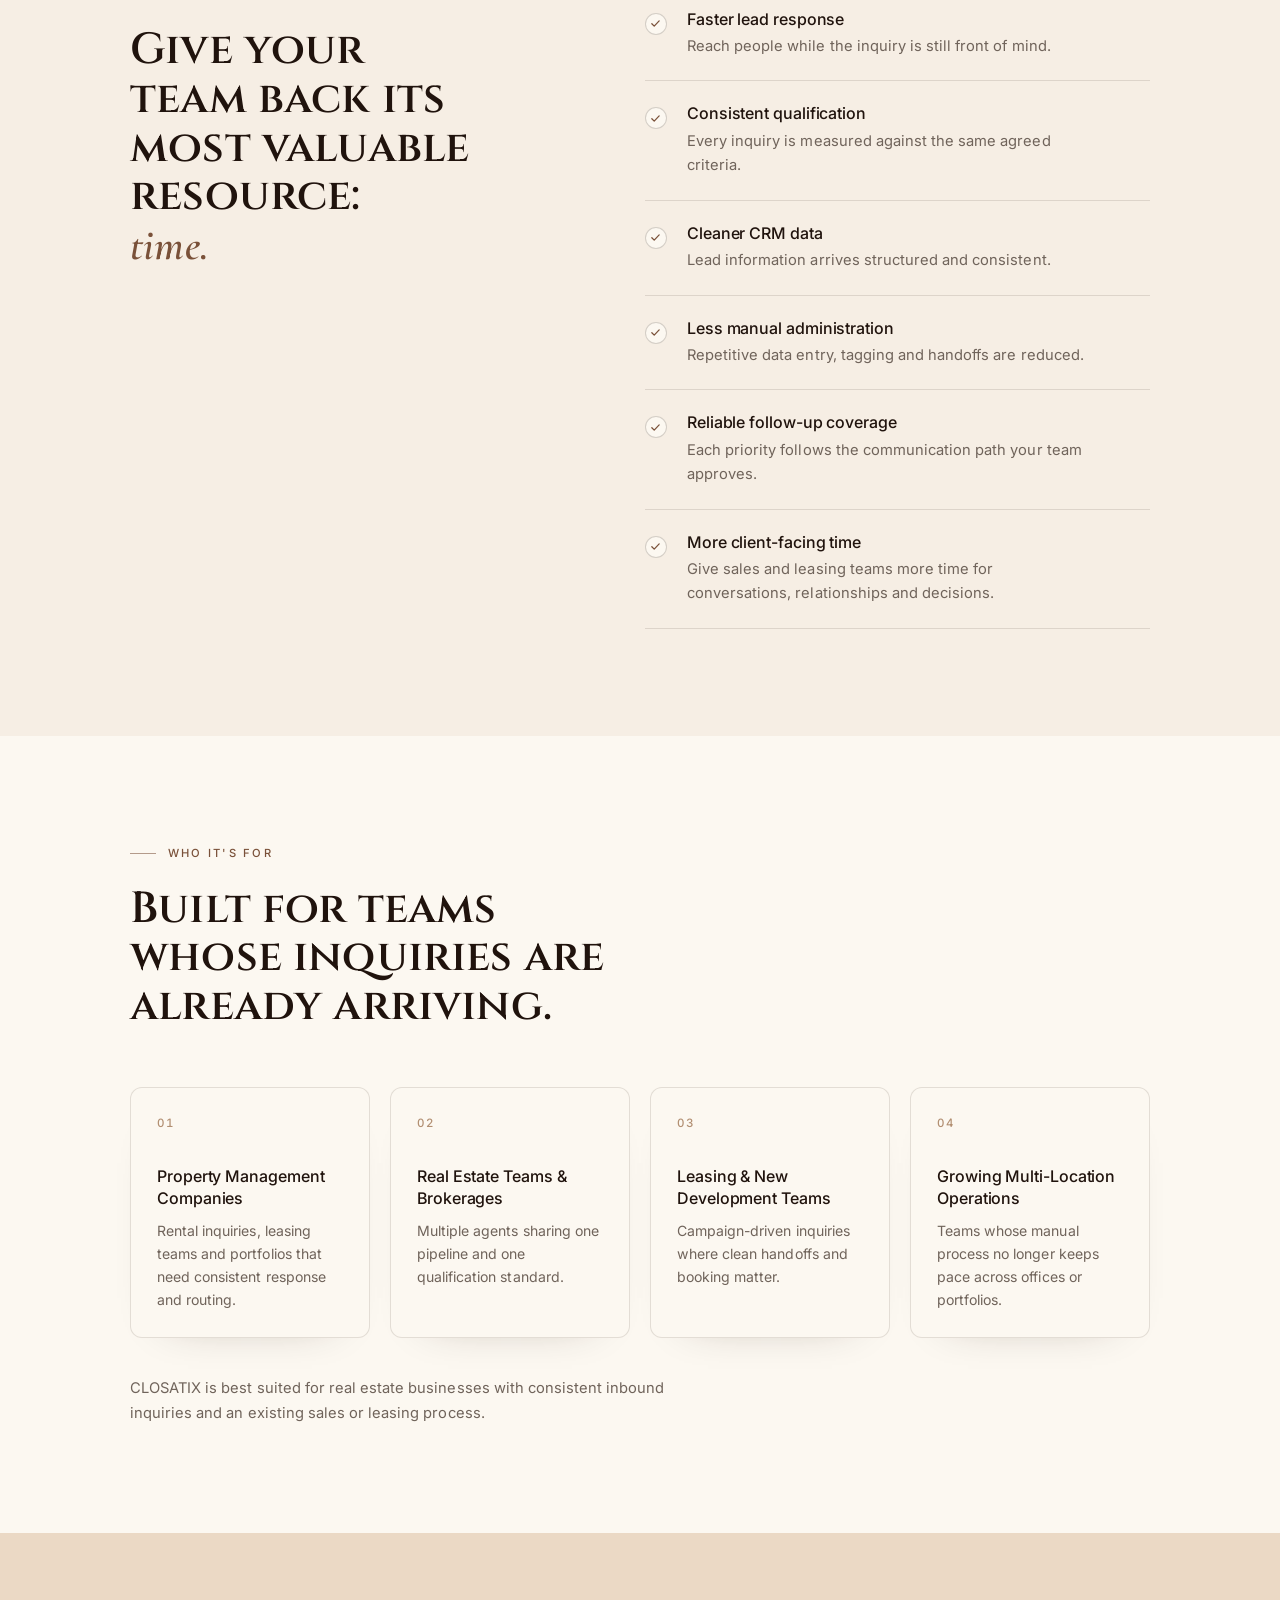
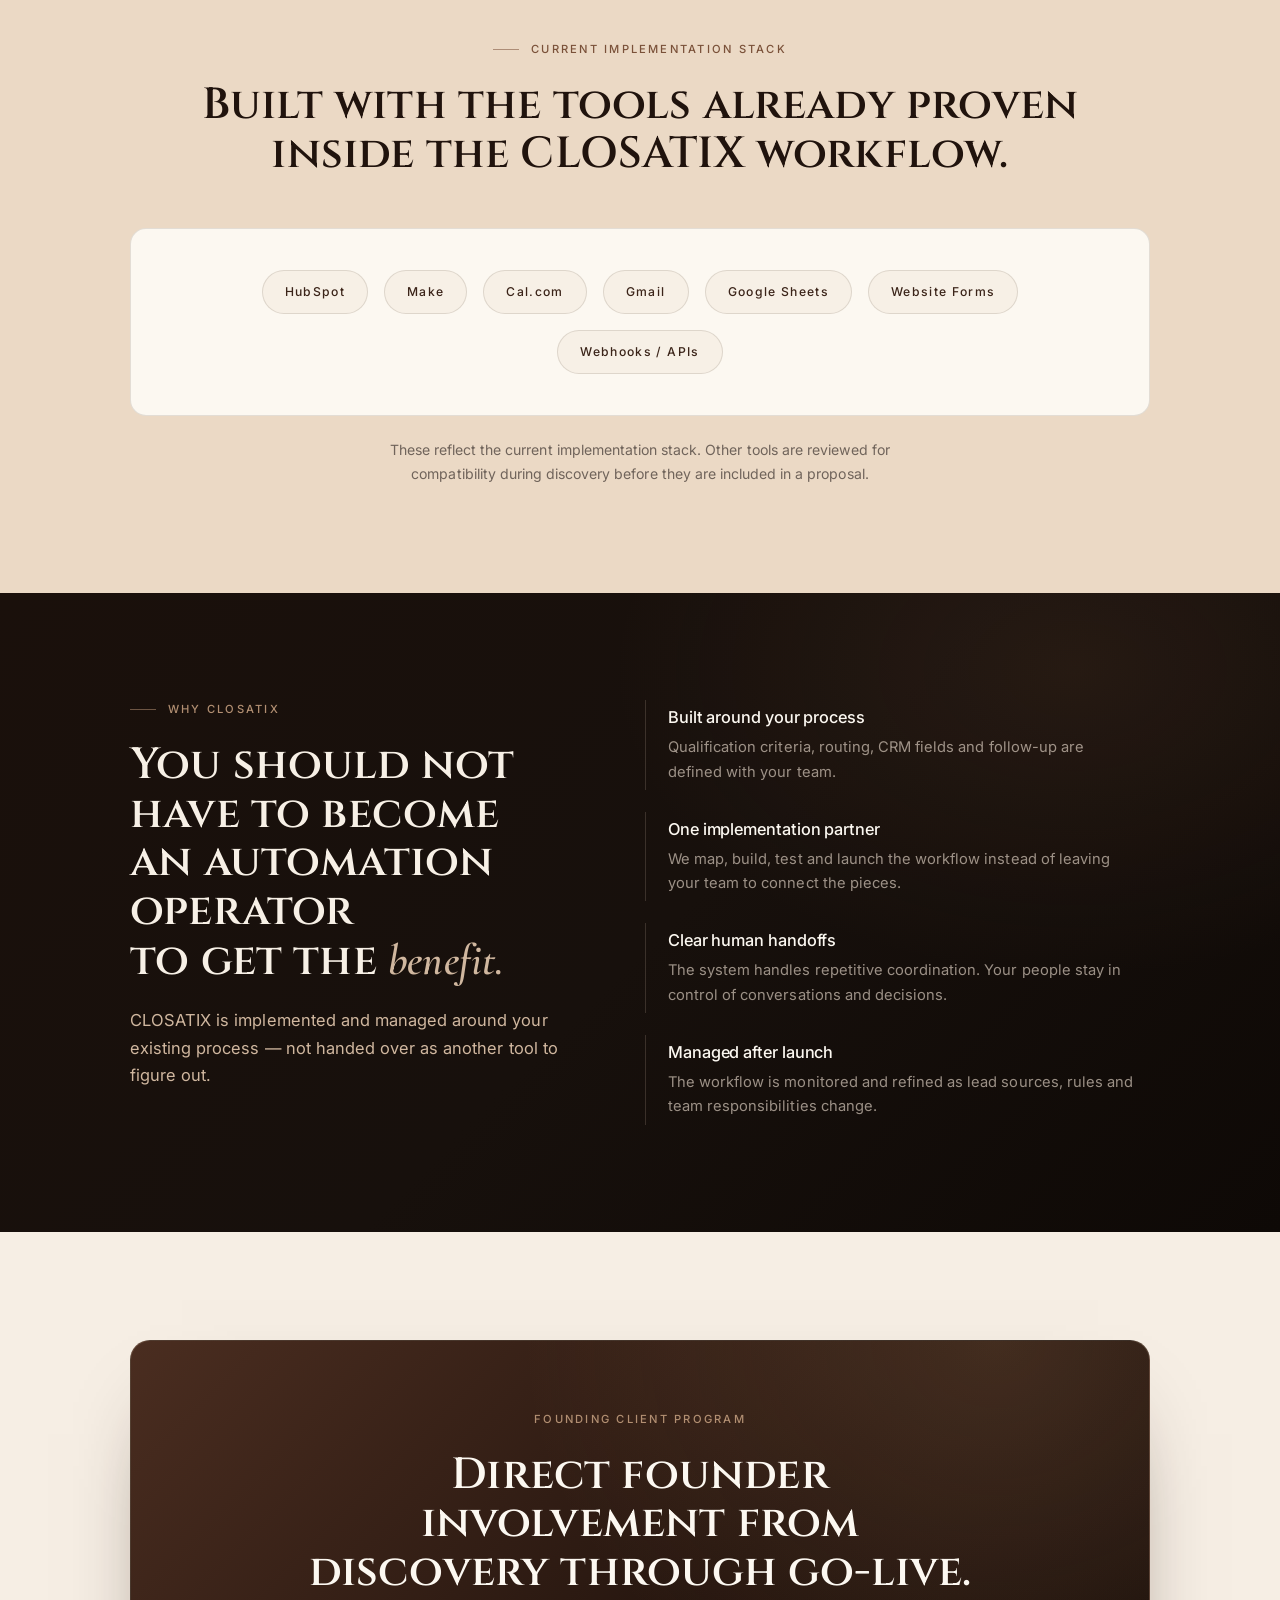
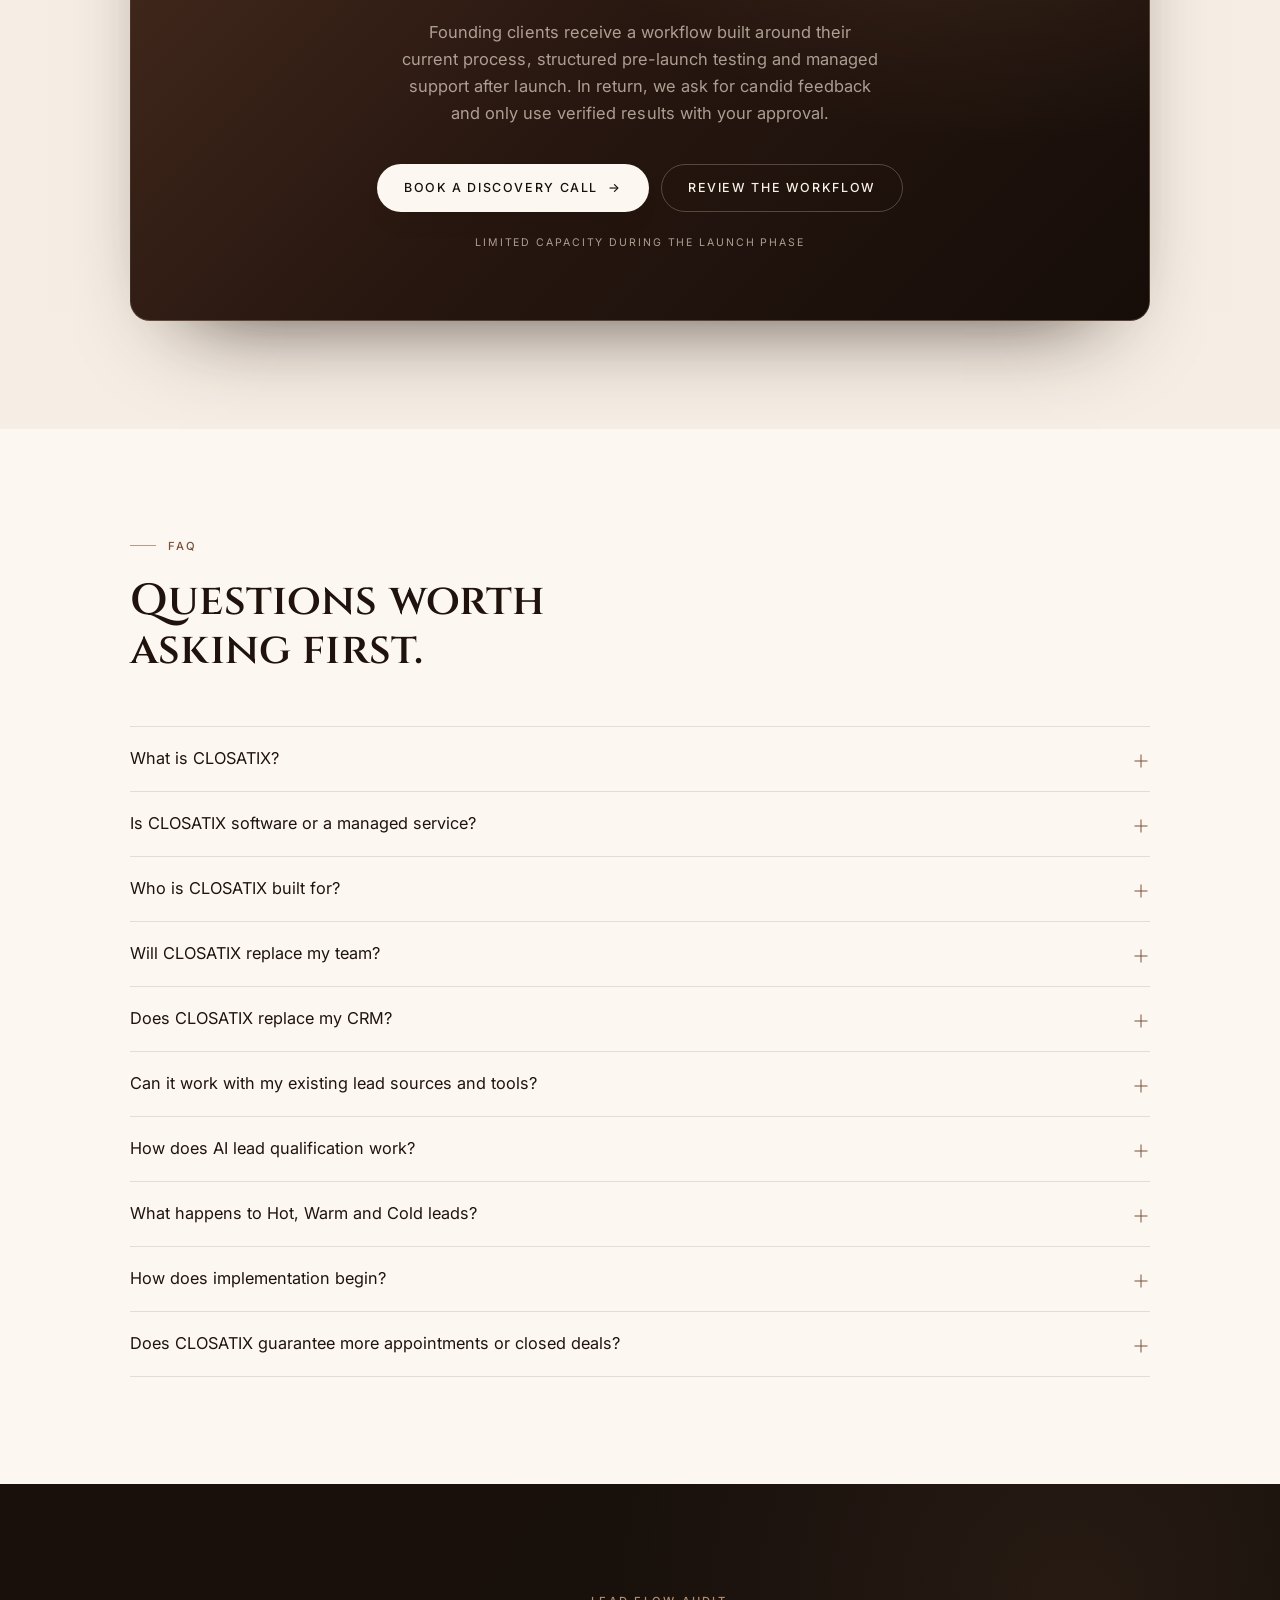
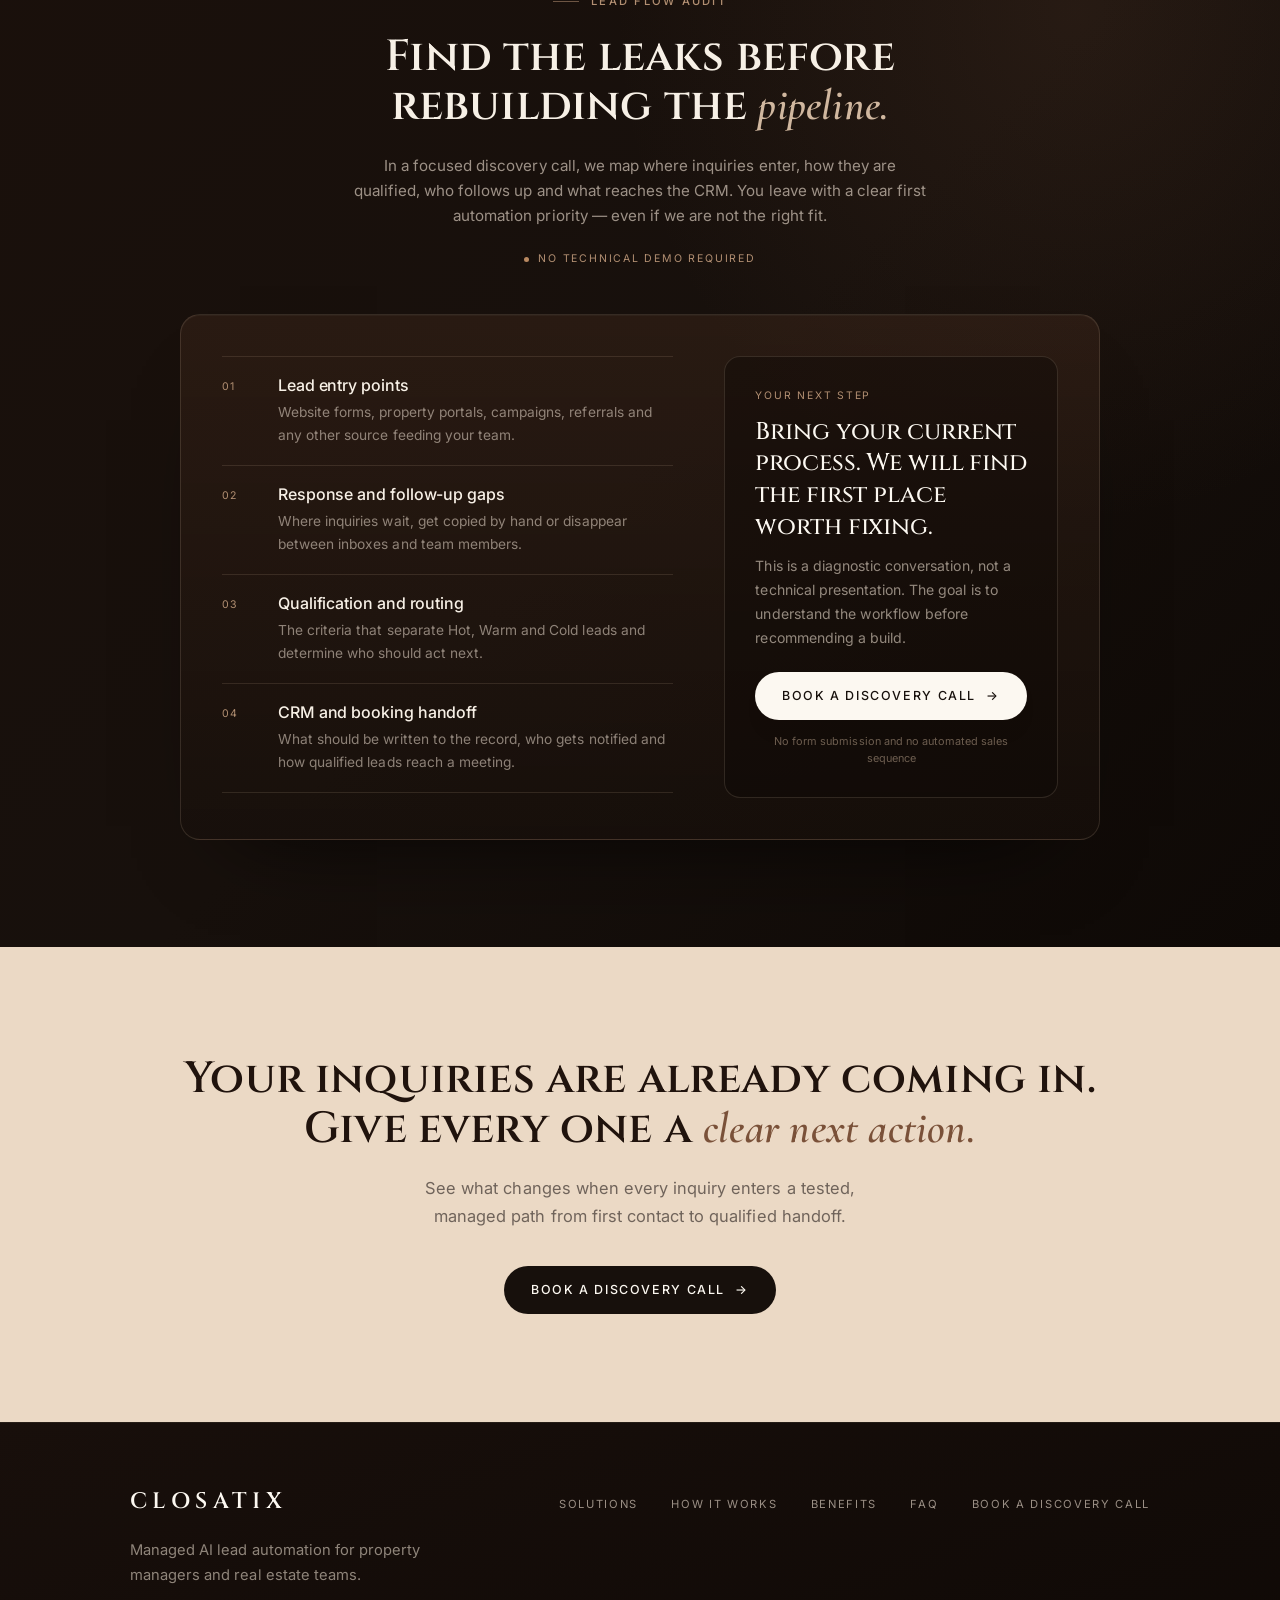
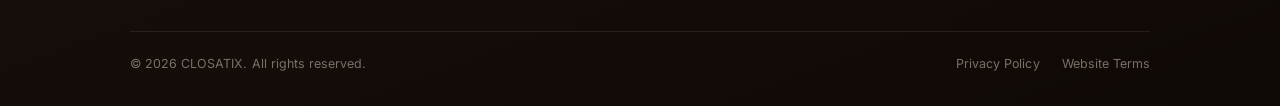
==== commit a7815d36: "Add files via upload" ====
--- a/index.html
+++ b/index.html
@@ -1,69 +1,40 @@
 <!doctype html>
 <!--
-  CLOSATIX website — VERSION 4  (18 August 2026)
-
-  If you open an index.html and DON'T see this version block at the top,
-  you are looking at an old copy. Delete it.
-
-  New in v4:
-    · New section "See CLOSATIX in Action" (#demo), placed straight after
-      How It Works. It embeds demo.html in a 16:9 frame — visible on every
-      screen size, never behind a play button or a modal.
-    · The demo starts itself when the section scrolls into view and freezes
-      when it scrolls away or the tab is hidden.
-    · demo.html, assets/demo.css and assets/demo.js are new files. Everything
-      is local; nothing is loaded from a third-party host.
-
-  Unchanged in v4: every existing section, the Lead Automation Audit, the
-  Privacy and Terms pages, all colours, fonts and CTAs.
-
-  In v3:
-    · All system-speed claims removed
-    · Navigation button reads "Book a Discovery Call"
-    · Lead Automation Audit section added (#audit)
-  In v2:
-    · Logo resized, CTAs reworked, integrations corrected for real estate
-    · Open Graph card, favicon, canonical URL and JSON-LD added
+  CLOSATIX website — VERSION 5  (August 2026)
+
+  This version is prepared for a clean GitHub Pages deployment.
+
+  New in v5:
+    · Positioning now reflects a managed implementation and ongoing service,
+      not a self-serve software product.
+    · Property management companies are named as a primary audience.
+    · The implementation journey is clear: audit, build, validate, manage.
+    · The product demo now uses a Canadian sample inquiry.
+    · The unconnected audit form was replaced with a working call-to-action,
+      so no prospect can enter information that is not delivered.
+    · Integrations now reflect the current tested implementation stack.
+    · Privacy and website terms contain no legal-entity placeholders.
+    · Metadata works on GitHub Pages before a custom domain is connected.
+
+  See README.md for deployment and BACKLOG.md for deferred launch items.
 -->
 <html lang="en">
 <head>
 <meta charset="utf-8">
 <meta name="viewport" content="width=device-width, initial-scale=1, viewport-fit=cover">
-<title>CLOSATIX | AI Lead Automation for Real Estate</title>
-<meta name="description" content="AI-powered lead qualification and automated follow-up for real estate teams. CLOSATIX turns lead capture, AI qualification, CRM updates, follow-up and appointment booking into one connected operating flow.">
+<title>CLOSATIX | Managed AI Lead Automation for Real Estate</title>
+<meta name="description" content="Managed AI lead automation for property management companies and real estate teams. CLOSATIX connects inquiry capture, qualification, CRM updates, follow-up, routing and booking into one managed workflow.">
 <meta name="theme-color" content="#19120E">
 
 <!--
-  ===================================================================
-  BEFORE LAUNCH — two things left, then delete this comment
-  ===================================================================
-  1. DOMAIN       Find and replace every "https://closatix.com" in this
-                  file with your real domain. It appears in: canonical,
-                  og:url, og:image, twitter:image and the JSON-LD block.
-
-  2. CAL.COM      Create BOTH event types on your Cal.com account:
-                    closatix-discovery-call   (the main sales call)
-                    lead-automation-audit     (the lower-commitment one)
-                  Both URLs appear as href="" on their buttons AND as
-                  constants near the bottom of this file — find and
-                  replace if you change either.
-
-  Expected folder structure — keep it exactly like this:
-      index.html                    this file
-      privacy.html                  linked from the footer
-      terms.html                    linked from the footer
-      favicon.ico                   browser tab icon (must stay at root)
-      apple-touch-icon.png          iOS home-screen icon (must stay at root)
-      assets/closatix-logo.png      the wordmark (nav + footer)
-      assets/closatix-og.png        1200x630 link-share card
-
-  If assets/closatix-logo.png is ever missing, the site falls back to a
-  text wordmark rather than showing a broken image — so it degrades
-  cleanly, but check the file is actually there after you deploy.
-  ===================================================================
+  DEPLOYMENT NOTE
+  This site works on GitHub Pages as-is. The only external dependency is the
+  Cal.com booking URL. Verify that the event exists before sending outreach.
+  When a custom domain is connected, follow README.md to replace the relative
+  canonical and social-card URLs with absolute URLs.
 -->
 
-<link rel="canonical" href="https://closatix.com/">
+<link rel="canonical" href="./">
 
 <!-- Icons -->
 <link rel="icon" href="./favicon.ico" sizes="any">
@@ -72,34 +43,29 @@
 <!-- Open Graph -->
 <meta property="og:type" content="website">
 <meta property="og:site_name" content="CLOSATIX">
-<meta property="og:url" content="https://closatix.com/">
-<meta property="og:title" content="CLOSATIX | AI Lead Automation for Real Estate">
-<meta property="og:description" content="AI-powered lead qualification and automated follow-up for real estate teams. CLOSATIX turns lead capture, AI qualification, CRM updates, follow-up and appointment booking into one connected operating flow.">
-<meta property="og:locale" content="en_US">
-<meta property="og:image" content="https://closatix.com/assets/closatix-og.png">
+<meta property="og:title" content="CLOSATIX | Managed AI Lead Automation for Real Estate">
+<meta property="og:description" content="Managed AI lead automation for property management companies and real estate teams — built around the tools and process you already use.">
+<meta property="og:locale" content="en_CA">
+<meta property="og:image" content="./assets/closatix-og.png">
 <meta property="og:image:width" content="1200">
 <meta property="og:image:height" content="630">
-<meta property="og:image:alt" content="CLOSATIX — AI lead automation for real estate">
+<meta property="og:image:alt" content="CLOSATIX — managed AI lead automation for property managers and real estate teams">
 <meta name="twitter:card" content="summary_large_image">
-<meta name="twitter:title" content="CLOSATIX | AI Lead Automation for Real Estate">
-<meta name="twitter:description" content="AI-powered lead qualification and automated follow-up for real estate teams. CLOSATIX turns lead capture, AI qualification, CRM updates, follow-up and appointment booking into one connected operating flow.">
-<meta name="twitter:image" content="https://closatix.com/assets/closatix-og.png">
+<meta name="twitter:title" content="CLOSATIX | Managed AI Lead Automation for Real Estate">
+<meta name="twitter:description" content="Managed AI lead automation for property management companies and real estate teams.">
+<meta name="twitter:image" content="./assets/closatix-og.png">
 
 <script type="application/ld+json">
 {
   "@context": "https://schema.org",
-  "@type": "Organization",
-  "name": "CLOSATIX",
-  "url": "https://closatix.com/",
-  "logo": "https://closatix.com/assets/closatix-logo.png",
-  "description": "AI lead automation for real estate teams — capture, qualification, CRM updates, priority routing, follow-up and appointment booking in one connected workflow.",
-  "areaServed": "Worldwide",
-  "knowsAbout": [
-    "Real estate lead management",
-    "AI lead qualification",
-    "CRM automation",
-    "Sales follow-up automation"
-  ]
+  "@type": "Service",
+  "name": "CLOSATIX Managed AI Lead Automation",
+  "serviceType": "Managed lead qualification, CRM automation, follow-up and booking workflows for real estate businesses",
+  "areaServed": "Canada",
+  "audience": {
+    "@type": "BusinessAudience",
+    "audienceType": "Property management companies and real estate teams"
+  }
 }
 </script>
 
@@ -1230,13 +1196,13 @@
 }
 
 /* --------------------------------------------------
-   Lead Automation Audit — the lower-commitment entry
+   Lead Flow Audit — call-based until the production form is connected
    -------------------------------------------------- */
 .audit__intro{
   margin-top:var(--space-md);
   color:rgba(224,211,197,.66);
   font-size:.95rem;
-  max-width:54ch;
+  max-width:58ch;
   margin-inline:auto;
   text-align:center;
 }
@@ -1256,141 +1222,72 @@
   background:var(--bronze);
   flex:none;
 }
-
 .audit__card{
   margin:clamp(30px,3.6vw,44px) auto 0;
-  max-width:760px;
-  background:linear-gradient(180deg,rgba(76,47,32,.34) 0%, rgba(24,16,11,.58) 100%);
+  max-width:920px;
+  background:linear-gradient(180deg,rgba(76,47,32,.34) 0%,rgba(24,16,11,.58) 100%);
   border:1px solid rgba(208,183,159,.16);
   border-radius:var(--r-xl);
-  padding:clamp(24px,3.2vw,40px);
-  box-shadow:0 46px 90px -60px rgba(0,0,0,.9), inset 0 1px 0 rgba(255,255,255,.03);
-}
-
-.audit-form{
+  padding:clamp(24px,3.2vw,42px);
+  box-shadow:0 46px 90px -60px rgba(0,0,0,.9),inset 0 1px 0 rgba(255,255,255,.03);
+}
+.audit-panel{
   display:grid;
-  grid-template-columns:repeat(2,minmax(0,1fr));
-  gap:clamp(16px,1.8vw,20px);
-}
-.field{display:flex;flex-direction:column;min-width:0;}
-.field--wide{grid-column:1 / -1;}
-
-.field__label{
-  font-size:.64rem;
-  font-weight:500;
-  letter-spacing:.16em;
+  grid-template-columns:minmax(0,1.15fr) minmax(260px,.85fr);
+  gap:clamp(28px,4vw,52px);
+  align-items:start;
+}
+.audit-checks{display:grid;gap:0;border-top:1px solid rgba(208,183,159,.14);}
+.audit-check{
+  display:grid;
+  grid-template-columns:42px minmax(0,1fr);
+  gap:14px;
+  padding:18px 0;
+  border-bottom:1px solid rgba(208,183,159,.14);
+}
+.audit-check__num{
+  font-size:.66rem;
+  letter-spacing:.14em;
+  color:var(--taupe-400);
+  padding-top:3px;
+}
+.audit-check h3{font-size:1rem;color:var(--cream-100);margin-bottom:5px;}
+.audit-check p{font-size:.86rem;line-height:1.65;color:rgba(224,211,197,.58);}
+.audit-action{
+  padding:clamp(22px,2.6vw,30px);
+  border:1px solid rgba(208,183,159,.16);
+  border-radius:var(--r-lg);
+  background:rgba(14,9,6,.42);
+}
+.audit-action__label{
+  display:block;
+  margin-bottom:12px;
+  font-size:.65rem;
+  letter-spacing:.17em;
   text-transform:uppercase;
   color:var(--taupe-400);
-  margin-bottom:9px;
-}
-.field__label .opt{
-  text-transform:none;
-  letter-spacing:.02em;
-  font-size:.72rem;
-  color:rgba(178,143,114,.62);
-  margin-left:6px;
-}
-
-.field__control{
-  width:100%;
-  min-height:48px;
-  padding:12px 15px;
-  font-family:var(--sans);
-  font-size:.94rem;
-  line-height:1.5;
+}
+.audit-action h3{
+  font-family:var(--serif);
+  font-size:clamp(1.3rem,1.16rem + .45vw,1.62rem);
+  font-weight:500;
+  line-height:1.3;
   color:var(--cream-50);
-  background:rgba(15,10,7,.5);
-  border:1px solid rgba(208,183,159,.18);
-  border-radius:var(--r-sm);
-  transition:border-color .3s var(--ease), background-color .3s var(--ease), box-shadow .3s var(--ease);
-  -webkit-appearance:none;
-  appearance:none;
-}
-.field__control::placeholder{color:rgba(224,211,197,.32);}
-.field__control:hover{border-color:rgba(208,183,159,.3);}
-.field__control:focus{
-  outline:none;
-  border-color:rgba(216,178,140,.72);
-  background:rgba(15,10,7,.72);
-  box-shadow:0 0 0 3px rgba(185,137,97,.12);
-}
-textarea.field__control{min-height:96px;resize:vertical;}
-
-/* Native select arrow replaced so it matches the rest of the system */
-select.field__control{
-  padding-right:40px;
-  background-image:linear-gradient(45deg,transparent 50%,var(--taupe-400) 50%),
-                   linear-gradient(135deg,var(--taupe-400) 50%,transparent 50%);
-  background-position:calc(100% - 19px) calc(50% + 2px), calc(100% - 14px) calc(50% + 2px);
-  background-size:5px 5px, 5px 5px;
-  background-repeat:no-repeat;
-  cursor:pointer;
-}
-select.field__control option{background:var(--espresso-850);color:var(--cream-100);}
-select.field__control:invalid{color:rgba(224,211,197,.32);}
-
-.field__error{
-  font-size:.76rem;
-  color:#DB9C87;
-  margin-top:7px;
-  min-height:0;
-  display:none;
-}
-.field.is-invalid .field__control{
-  border-color:rgba(196,116,90,.7);
-  background:rgba(48,20,14,.4);
-}
-.field.is-invalid .field__error{display:block;}
-
-.audit-form__foot{
-  grid-column:1 / -1;
-  display:flex;
-  flex-wrap:wrap;
-  align-items:center;
-  gap:14px var(--space-md);
-  margin-top:var(--space-xs);
-}
-.audit-form__note{
-  font-size:.74rem;
+  margin-bottom:12px;
+}
+.audit-action p{font-size:.88rem;line-height:1.7;color:rgba(224,211,197,.62);margin-bottom:22px;}
+.audit-action .btn{width:100%;}
+.audit-action__note{
+  display:block;
+  margin-top:13px;
+  text-align:center;
+  font-size:.68rem;
   line-height:1.55;
-  color:rgba(208,183,159,.5);
-  flex:1 1 260px;
-  max-width:44ch;
-}
-
-/* Submission status — never claims success unless a real endpoint replied */
-.audit-form__status{
-  grid-column:1 / -1;
-  display:none;
-  padding:15px 17px;
-  border-radius:var(--r-md);
-  font-size:.88rem;
-  line-height:1.55;
-  border:1px solid transparent;
-}
-.audit-form__status.is-shown{display:block;}
-.audit-form__status a{color:inherit;text-decoration:underline;text-underline-offset:3px;}
-.audit-form__status--info{
-  background:rgba(185,137,97,.1);
-  border-color:rgba(208,183,159,.28);
-  color:var(--cream-150);
-}
-.audit-form__status--ok{
-  background:rgba(126,145,118,.13);
-  border-color:rgba(126,145,118,.4);
-  color:#DCE6D6;
-}
-.audit-form__status--error{
-  background:rgba(180,113,90,.13);
-  border-color:rgba(180,113,90,.42);
-  color:#F0CDC0;
-}
-
-@media (max-width:700px){
-  .audit-form{grid-template-columns:minmax(0,1fr);}
-  .audit-form__foot{flex-direction:column;align-items:stretch;}
-  .audit-form__foot .btn{width:100%;}
-  .audit-form__note{max-width:none;text-align:center;}
+  color:rgba(208,183,159,.48);
+}
+@media (max-width:760px){
+  .audit-panel{grid-template-columns:minmax(0,1fr);}
+  .audit-action{order:-1;}
 }
 
 /* ==================================================
@@ -2694,23 +2591,23 @@
       <div class="hero__grid">
 
         <div class="hero__copy">
-          <span class="eyebrow hero__eyebrow">AI Lead Automation for Real Estate</span>
+          <span class="eyebrow hero__eyebrow">Managed AI Lead Automation for Real Estate</span>
 
           <h1 class="hero__title" id="hero-title">
-            <span class="mask"><span class="mask__i">Turn every real estate lead</span></span>
+            <span class="mask"><span class="mask__i">Turn every property inquiry</span></span>
             <span class="mask"><span class="mask__i">into a <em>clear next move.</em></span></span>
           </h1>
 
-          <p class="hero__sub">AI-powered lead qualification and automated follow-up — <em class="hero__mark">every lead, every hour.</em></p>
-
-          <p class="hero__body">Capture, qualification, CRM updates, priority routing, follow-up and booking work as one connected system — so your team can focus on the opportunities that deserve attention.</p>
+          <p class="hero__sub">Respond, qualify and follow up with one consistent system — <em class="hero__mark">without adding more manual work.</em></p>
+
+          <p class="hero__body">CLOSATIX maps your lead process, connects your CRM, email and booking tools, and manages the workflow from first inquiry to qualified handoff.</p>
 
           <div class="hero__actions">
             <a data-magnetic class="btn btn--primary" data-booking href="https://cal.com/rami-sebaie/closatix-discovery-call" target="_blank" rel="noopener">Book a Discovery Call <span class="btn__arrow" aria-hidden="true">→</span></a>
-            <a class="btn btn--ghost" href="#workflow">See How CLOSATIX Works</a>
+            <a class="btn btn--ghost" href="#demo">Watch the Demo</a>
           </div>
 
-          <p class="trust">Built for real estate teams with consistent inbound lead flow</p>
+          <p class="trust">Built for property management companies and real estate teams with consistent inbound inquiries</p>
         </div>
 
         <!-- Hero product visualization -->
@@ -2803,9 +2700,9 @@
   <!-- ==================== CAPABILITY STRIP ==================== -->
   <section class="capability-strip" aria-label="How CLOSATIX operates">
     <div class="container capability-strip__inner">
-      <span>One connected workflow</span><i aria-hidden="true"></i>
-      <span>No manual re-entry</span><i aria-hidden="true"></i>
-      <span>Built on your existing tools</span>
+      <span>Managed implementation</span><i aria-hidden="true"></i>
+      <span>Built around your CRM</span><i aria-hidden="true"></i>
+      <span>Monitored after launch</span>
     </div>
   </section>
 
@@ -2827,8 +2724,8 @@
           <li class="bottleneck__item">
             <span class="index-num">01</span>
             <div>
-              <h3>Leads arrive from everywhere</h3>
-              <p>Forms, portals, campaigns and referrals — each in a different format.</p>
+              <h3>Inquiries arrive from everywhere</h3>
+              <p>Website forms, property portals, campaigns and referrals — each in a different format.</p>
             </div>
           </li>
           <li class="bottleneck__item">
@@ -2849,7 +2746,7 @@
             <span class="index-num">04</span>
             <div>
               <h3>High-intent leads get buried</h3>
-              <p>A financing-ready buyer looks the same as a passing question in the inbox.</p>
+              <p>A move-ready tenant or financing-ready buyer can look the same as a casual question in the inbox.</p>
             </div>
           </li>
           <li class="bottleneck__item">
@@ -2863,7 +2760,7 @@
 
       </div>
 
-      <p class="statement reveal">CLOSATIX connects the entire lead journey into <em>one workflow</em> — from first inquiry to qualified conversation.</p>
+      <p class="statement reveal">CLOSATIX connects the entire inquiry journey into <em>one managed workflow</em> — from first contact to qualified handoff.</p>
     </div>
   </section>
 
@@ -2872,29 +2769,29 @@
     <div class="container">
       <div class="section-head reveal">
         <span class="eyebrow">How It Works</span>
-        <h2 id="how-title">Four steps. One uninterrupted path.</h2>
+        <h2 id="how-title">From audit to a managed live workflow.</h2>
       </div>
 
       <div class="steps reveal">
         <article class="step-card">
           <span class="step-card__num">01</span>
-          <h3 class="step-card__title">Capture</h3>
-          <p>Incoming leads enter one connected workflow from your existing sources.</p>
+          <h3 class="step-card__title">Audit</h3>
+          <p>We map your lead sources, qualification rules, handoffs and the CRM fields your team relies on.</p>
         </article>
         <article class="step-card">
           <span class="step-card__num">02</span>
-          <h3 class="step-card__title">Qualify</h3>
-          <p>Every inquiry is assessed against your criteria and given a priority.</p>
+          <h3 class="step-card__title">Build</h3>
+          <p>We connect forms, CRM, email, notifications and booking around the process you already use.</p>
         </article>
         <article class="step-card">
           <span class="step-card__num">03</span>
-          <h3 class="step-card__title">Automate</h3>
-          <p>CRM updates, notifications and relevant follow-up happen automatically.</p>
+          <h3 class="step-card__title">Validate</h3>
+          <p>Hot, Warm and Cold paths are tested end to end before anything goes live.</p>
         </article>
         <article class="step-card">
           <span class="step-card__num">04</span>
-          <h3 class="step-card__title">Act</h3>
-          <p>Your team knows where to focus, and the rest keeps moving without them.</p>
+          <h3 class="step-card__title">Manage</h3>
+          <p>After launch, we monitor the workflow, fix issues and refine it as your process changes.</p>
         </article>
       </div>
     </div>
@@ -2905,8 +2802,8 @@
     <div class="container">
       <div class="section-head section-head--center reveal">
         <span class="eyebrow">The Demo</span>
-        <h2 id="demo-title">See CLOSATIX <em>in Action</em></h2>
-        <p class="head-note">From new enquiry to qualified lead, CRM update, follow-up, and booking.</p>
+        <h2 id="demo-title">See one inquiry move <em>through the system.</em></h2>
+        <p class="head-note">A fictional Canadian example, from first contact to qualification, CRM update, follow-up and booking.</p>
       </div>
 
       <div class="demo reveal" id="demoShell">
@@ -2915,15 +2812,14 @@
           <iframe
             id="demoFrame"
             src="./demo.html?embed=1"
-            title="CLOSATIX product demo — one enquiry from arrival to booked consultation"
+            title="CLOSATIX product demo — one inquiry from arrival to booked consultation"
             loading="lazy"
             allow="fullscreen"
-            allowfullscreen
             scrolling="no"></iframe>
         </div>
 
         <div class="demo__foot">
-          <p class="demo__caption">An illustration of the workflow, using a sample enquiry. Plays on its own when it reaches the screen.</p>
+          <p class="demo__caption">A fictional workflow example. It plays automatically when the section reaches the screen.</p>
           <a class="demo__cta" data-booking href="https://cal.com/rami-sebaie/closatix-discovery-call" target="_blank" rel="noopener">Book a Discovery Call</a>
         </div>
       </div>
@@ -3008,8 +2904,8 @@
               <path d="M4.6 2.4v3.2h3.2M15.4 17.6v-3.2h-3.2"/>
             </svg>
           </div>
-          <h3>Booking Sync</h3>
-          <p>Keep booking status, timing and meeting details connected to the lead record.</p>
+          <h3>Managed Monitoring</h3>
+          <p>Critical workflow runs are checked and maintained after launch.</p>
         </article>
 
         <article class="feature">
@@ -3030,8 +2926,8 @@
               <path d="m3 6 7 4.6L17 6"/>
             </svg>
           </div>
-          <h3>Automated Email Communication</h3>
-          <p>Deliver consistent confirmation and follow-up without repetitive manual work.</p>
+          <h3>Lead &amp; Team Communication</h3>
+          <p>Send consistent confirmations, alerts and follow-up using approved templates.</p>
         </article>
       </div>
     </div>
@@ -3050,7 +2946,7 @@
           <div class="flow-card">
             <span class="flow-step__num">Step 1</span>
             <h3 class="flow-step__title">Lead Source</h3>
-            <p>Website, forms, landing pages.</p>
+            <p>Website forms, property portals and campaigns.</p>
           </div>
           <span class="flow-link" aria-hidden="true"><i></i></span>
         </div>
@@ -3059,7 +2955,7 @@
           <div class="flow-card">
             <span class="flow-step__num">Step 2</span>
             <h3 class="flow-step__title">CLOSATIX</h3>
-            <p>Every inquiry enters one workflow.</p>
+            <p>Every inquiry enters one managed workflow.</p>
           </div>
           <span class="flow-link" aria-hidden="true"><i></i></span>
         </div>
@@ -3092,7 +2988,7 @@
           <div class="flow-card">
             <span class="flow-step__num">Step 5</span>
             <h3 class="flow-step__title">Smart Follow-Up</h3>
-            <p>The matching sequence starts with no handoff.</p>
+            <p>The matching message and route start automatically.</p>
           </div>
           <span class="flow-link" aria-hidden="true"><i></i></span>
         </div>
@@ -3101,7 +2997,7 @@
           <div class="flow-card">
             <span class="flow-step__num">Step 6</span>
             <h3 class="flow-step__title">Appointment</h3>
-            <p>Booked and synced back.</p>
+            <p>Booked and synced to the lead record.</p>
           </div>
         </div>
       </div>
@@ -3142,10 +3038,10 @@
           <h3 class="compare-card__title">Handled by the workflow</h3>
           <ul class="compare-list">
             <li>Lead enters the workflow the moment it arrives</li>
-            <li>AI reads and qualifies it immediately</li>
+            <li>AI evaluates and qualifies it consistently</li>
             <li>Details are already in the CRM</li>
             <li>Priority is applied the same way every time</li>
-            <li>The response goes out without waiting for anyone</li>
+            <li>The approved response is triggered automatically</li>
             <li class="is-strong">The lead moves toward a booking</li>
           </ul>
         </article>
@@ -3182,8 +3078,8 @@
               <svg viewBox="0 0 12 12" fill="none" stroke="currentColor" stroke-width="1.4" stroke-linecap="round" stroke-linejoin="round"><path d="m2 6.3 2.6 2.6L10 3.2"/></svg>
             </span>
             <div>
-              <h3>Clear priorities</h3>
-              <p>Agents start the day with an ordered list instead of an inbox.</p>
+              <h3>Consistent qualification</h3>
+              <p>Every inquiry is measured against the same agreed criteria.</p>
             </div>
           </li>
           <li class="benefit">
@@ -3200,8 +3096,8 @@
               <svg viewBox="0 0 12 12" fill="none" stroke="currentColor" stroke-width="1.4" stroke-linecap="round" stroke-linejoin="round"><path d="m2 6.3 2.6 2.6L10 3.2"/></svg>
             </span>
             <div>
-              <h3>Less manual work</h3>
-              <p>The repetitive middle of the process runs without anyone touching it.</p>
+              <h3>Less manual administration</h3>
+              <p>Repetitive data entry, tagging and handoffs are reduced.</p>
             </div>
           </li>
           <li class="benefit">
@@ -3209,8 +3105,8 @@
               <svg viewBox="0 0 12 12" fill="none" stroke="currentColor" stroke-width="1.4" stroke-linecap="round" stroke-linejoin="round"><path d="m2 6.3 2.6 2.6L10 3.2"/></svg>
             </span>
             <div>
-              <h3>Consistent follow-up</h3>
-              <p>Every lead gets the same standard of communication, every week.</p>
+              <h3>Reliable follow-up coverage</h3>
+              <p>Each priority follows the communication path your team approves.</p>
             </div>
           </li>
           <li class="benefit">
@@ -3218,8 +3114,8 @@
               <svg viewBox="0 0 12 12" fill="none" stroke="currentColor" stroke-width="1.4" stroke-linecap="round" stroke-linejoin="round"><path d="m2 6.3 2.6 2.6L10 3.2"/></svg>
             </span>
             <div>
-              <h3>More selling time</h3>
-              <p>Give agents more time for conversations, relationships and closing business.</p>
+              <h3>More client-facing time</h3>
+              <p>Give sales and leasing teams more time for conversations, relationships and decisions.</p>
             </div>
           </li>
         </ul>
@@ -3234,7 +3130,7 @@
       <div class="section-head reveal">
         <span class="eyebrow">Who It's For</span>
         <h2 id="audience-title">
-          <span class="ln">Built for teams whose leads are</span>
+          <span class="ln">Built for teams whose inquiries are</span>
           <span class="ln">already arriving.</span>
         </h2>
       </div>
@@ -3242,27 +3138,27 @@
       <div class="audience reveal">
         <article class="audience-card">
           <span class="index-num">01</span>
-          <h3>Real Estate Agencies</h3>
-          <p>Several agents sharing one pipeline, where consistency matters.</p>
+          <h3>Property Management Companies</h3>
+          <p>Rental inquiries, leasing teams and portfolios that need consistent response and routing.</p>
         </article>
         <article class="audience-card">
           <span class="index-num">02</span>
-          <h3>Brokerages</h3>
-          <p>Higher volume across offices, where routing and clean records decide the pace.</p>
+          <h3>Real Estate Teams &amp; Brokerages</h3>
+          <p>Multiple agents sharing one pipeline and one qualification standard.</p>
         </article>
         <article class="audience-card">
           <span class="index-num">03</span>
-          <h3>Growing Real Estate Teams</h3>
-          <p>Teams whose manual process no longer keeps up with lead volume.</p>
+          <h3>Leasing &amp; New Development Teams</h3>
+          <p>Campaign-driven inquiries where clean handoffs and booking matter.</p>
         </article>
         <article class="audience-card">
           <span class="index-num">04</span>
-          <h3>New Development &amp; Luxury Sales</h3>
-          <p>High-value inventory and paid campaigns, where a slow reply is expensive.</p>
+          <h3>Growing Multi-Location Operations</h3>
+          <p>Teams whose manual process no longer keeps pace across offices or portfolios.</p>
         </article>
       </div>
 
-      <p class="audience__note reveal">CLOSATIX is best suited for real estate businesses with a consistent flow of inbound leads and a defined sales process.</p>
+      <p class="audience__note reveal">CLOSATIX is best suited for real estate businesses with consistent inbound inquiries and an existing sales or leasing process.</p>
     </div>
   </section>
 
@@ -3270,24 +3166,24 @@
   <section class="section bg-beige" aria-labelledby="integrations-title">
     <div class="container">
       <div class="section-head section-head--center reveal">
-        <span class="eyebrow">Integrations</span>
+        <span class="eyebrow">Current Implementation Stack</span>
         <h2 id="integrations-title">
-          <span class="ln">Designed to work with the tools</span>
-          <span class="ln">behind your sales process.</span>
+          <span class="ln">Built with the tools already proven</span>
+          <span class="ln">inside the CLOSATIX workflow.</span>
         </h2>
       </div>
 
       <div class="integrations reveal">
         <span class="integration-pill">HubSpot</span>
-        <span class="integration-pill">Follow Up Boss</span>
-        <span class="integration-pill">Salesforce</span>
-        <span class="integration-pill">Zapier</span>
+        <span class="integration-pill">Make</span>
         <span class="integration-pill">Cal.com</span>
         <span class="integration-pill">Gmail</span>
-        <span class="integration-pill">Outlook</span>
+        <span class="integration-pill">Google Sheets</span>
+        <span class="integration-pill">Website Forms</span>
+        <span class="integration-pill">Webhooks / APIs</span>
       </div>
 
-      <p class="integrations__note reveal">Examples only — none are mandatory. Your CLOSATIX setup can be configured around the systems your business already uses.</p>
+      <p class="integrations__note reveal">These reflect the current implementation stack. Other tools are reviewed for compatibility during discovery before they are included in a proposal.</p>
     </div>
   </section>
 
@@ -3299,29 +3195,29 @@
         <div class="section-head">
           <span class="eyebrow">Why CLOSATIX</span>
           <h2 id="why-title">
-            <span class="ln">Automation should simplify</span>
-            <span class="ln">your business — <em>not add</em></span>
-            <span class="ln"><em>another system to manage.</em></span>
+            <span class="ln">You should not have to become</span>
+            <span class="ln">an automation operator</span>
+            <span class="ln">to get the <em>benefit.</em></span>
           </h2>
-          <p class="head-note lead">Most teams don't have a tooling shortage. They have a coordination problem.</p>
+          <p class="head-note lead">CLOSATIX is implemented and managed around your existing process — not handed over as another tool to figure out.</p>
         </div>
 
         <div class="principles">
           <article class="principle">
-            <h3>We connect what you already have</h3>
-            <p>Your existing lead process becomes one coordinated workflow — in the tools your team already knows.</p>
+            <h3>Built around your process</h3>
+            <p>Qualification criteria, routing, CRM fields and follow-up are defined with your team.</p>
           </article>
           <article class="principle">
-            <h3>We remove steps, not add them</h3>
-            <p>Every automation has to replace manual work, not create something new to maintain.</p>
+            <h3>One implementation partner</h3>
+            <p>We map, build, test and launch the workflow instead of leaving your team to connect the pieces.</p>
           </article>
           <article class="principle">
-            <h3>People stay where they matter</h3>
-            <p>The system handles sorting and data entry. Your agents handle the conversations.</p>
+            <h3>Clear human handoffs</h3>
+            <p>The system handles repetitive coordination. Your people stay in control of conversations and decisions.</p>
           </article>
           <article class="principle">
-            <h3>Built around your process</h3>
-            <p>Qualification criteria, routing and follow-up are defined with your team.</p>
+            <h3>Managed after launch</h3>
+            <p>The workflow is monitored and refined as lead sources, rules and team responsibilities change.</p>
           </article>
         </div>
 
@@ -3329,18 +3225,18 @@
     </div>
   </section>
 
-  <!-- ==================== PRE-FAQ CTA ==================== -->
+  <!-- ==================== FOUNDING CLIENT CTA ==================== -->
   <section class="section bg-cream" aria-labelledby="cta-title">
     <div class="container">
       <div class="cta-card dark reveal">
-        <span class="eyebrow">See It In Action</span>
-        <h2 id="cta-title">Turn your lead flow into a system your team can trust.</h2>
-        <p>See exactly how CLOSATIX can remove the manual gaps between a new inquiry and the next qualified conversation.</p>
+        <span class="eyebrow">Founding Client Program</span>
+        <h2 id="cta-title">Direct founder involvement from discovery through go-live.</h2>
+        <p>Founding clients receive a workflow built around their current process, structured pre-launch testing and managed support after launch. In return, we ask for candid feedback and only use verified results with your approval.</p>
         <div class="cta-card__actions">
           <a data-magnetic class="btn btn--primary" data-booking href="https://cal.com/rami-sebaie/closatix-discovery-call" target="_blank" rel="noopener">Book a Discovery Call <span class="btn__arrow" aria-hidden="true">→</span></a>
-          <a class="btn btn--ghost" href="#audit">Get Your Lead Automation Audit</a>
+          <a class="btn btn--ghost" href="#workflow">Review the Workflow</a>
         </div>
-        <p class="cta-card__foot">Designed around your existing sales process</p>
+        <p class="cta-card__foot">Limited capacity during the launch phase</p>
       </div>
     </div>
   </section>
@@ -3355,199 +3251,97 @@
 
       <div class="faq reveal">
         <div class="faq__item">
-          <h3>
-            <button class="faq__trigger" id="faq-t1" aria-expanded="false" aria-controls="faq-p1">
-              <span>What is CLOSATIX?</span>
-              <span class="faq__icon" aria-hidden="true"></span>
-            </button>
-          </h3>
-          <div class="faq__panel" id="faq-p1" role="region" aria-labelledby="faq-t1">
-            <div class="faq__panel-inner">CLOSATIX is an AI-powered lead automation system designed for real estate businesses. It connects lead capture, qualification, CRM updates, follow-up, team notifications and appointment booking into one coordinated workflow.</div>
-          </div>
+          <h3><button class="faq__trigger" id="faq-t1" aria-expanded="false" aria-controls="faq-p1"><span>What is CLOSATIX?</span><span class="faq__icon" aria-hidden="true"></span></button></h3>
+          <div class="faq__panel" id="faq-p1" role="region" aria-labelledby="faq-t1"><div class="faq__panel-inner">CLOSATIX is a managed AI lead automation service for real estate businesses. It connects inquiry capture, qualification, CRM updates, follow-up, team notifications and appointment booking into one coordinated workflow.</div></div>
         </div>
 
         <div class="faq__item">
-          <h3>
-            <button class="faq__trigger" id="faq-t2" aria-expanded="false" aria-controls="faq-p2">
-              <span>Who is CLOSATIX built for?</span>
-              <span class="faq__icon" aria-hidden="true"></span>
-            </button>
-          </h3>
-          <div class="faq__panel" id="faq-p2" role="region" aria-labelledby="faq-t2">
-            <div class="faq__panel-inner">CLOSATIX is designed for real estate agencies, brokerages, growing teams and new development or luxury sales teams that already receive inbound leads and want a faster, more consistent way to qualify and act on them. It is a fit where lead flow is consistent enough that response time and prioritisation actually affect results.</div>
-          </div>
+          <h3><button class="faq__trigger" id="faq-t2" aria-expanded="false" aria-controls="faq-p2"><span>Is CLOSATIX software or a managed service?</span><span class="faq__icon" aria-hidden="true"></span></button></h3>
+          <div class="faq__panel" id="faq-p2" role="region" aria-labelledby="faq-t2"><div class="faq__panel-inner">It is a managed implementation and ongoing service. We map the process, build and test the workflow, connect the agreed tools, launch it with your team and maintain the automation after go-live. Your team does not need to become the system administrator.</div></div>
         </div>
 
         <div class="faq__item">
-          <h3>
-            <button class="faq__trigger" id="faq-t3" aria-expanded="false" aria-controls="faq-p3">
-              <span>Will CLOSATIX replace my sales team?</span>
-              <span class="faq__icon" aria-hidden="true"></span>
-            </button>
-          </h3>
-          <div class="faq__panel" id="faq-p3" role="region" aria-labelledby="faq-t3">
-            <div class="faq__panel-inner">No. CLOSATIX does not replace your sales team — it removes the work that slows them down. The system qualifies incoming leads, organises the data and sends the first follow-up. The conversations, the relationships and every final decision stay with your agents. The intent is to give your team more time for the calls that close, not fewer people to make them.</div>
-          </div>
+          <h3><button class="faq__trigger" id="faq-t3" aria-expanded="false" aria-controls="faq-p3"><span>Who is CLOSATIX built for?</span><span class="faq__icon" aria-hidden="true"></span></button></h3>
+          <div class="faq__panel" id="faq-p3" role="region" aria-labelledby="faq-t3"><div class="faq__panel-inner">It is designed for property management companies, real estate teams, brokerages and leasing operations that already receive consistent inbound inquiries and have a defined sales or leasing process.</div></div>
         </div>
 
         <div class="faq__item">
-          <h3>
-            <button class="faq__trigger" id="faq-t3b" aria-expanded="false" aria-controls="faq-p3b">
-              <span>Does CLOSATIX replace my CRM?</span>
-              <span class="faq__icon" aria-hidden="true"></span>
-            </button>
-          </h3>
-          <div class="faq__panel" id="faq-p3b" role="region" aria-labelledby="faq-t3b">
-            <div class="faq__panel-inner">No. CLOSATIX is designed to work around your existing sales process and tools. It can connect with a CRM and automate repetitive steps rather than forcing your team to replace the systems they already use.</div>
-          </div>
+          <h3><button class="faq__trigger" id="faq-t4" aria-expanded="false" aria-controls="faq-p4"><span>Will CLOSATIX replace my team?</span><span class="faq__icon" aria-hidden="true"></span></button></h3>
+          <div class="faq__panel" id="faq-p4" role="region" aria-labelledby="faq-t4"><div class="faq__panel-inner">No. The workflow handles repetitive qualification, data updates, notifications and approved follow-up steps. Conversations, relationships and final decisions stay with your sales or leasing team.</div></div>
         </div>
 
         <div class="faq__item">
-          <h3>
-            <button class="faq__trigger" id="faq-t4" aria-expanded="false" aria-controls="faq-p4">
-              <span>Can CLOSATIX work with my existing lead sources and tools?</span>
-              <span class="faq__icon" aria-hidden="true"></span>
-            </button>
-          </h3>
-          <div class="faq__panel" id="faq-p4" role="region" aria-labelledby="faq-t4">
-            <div class="faq__panel-inner">In most cases, yes. The workflow can be configured around compatible forms, lead sources, CRM systems, email tools and booking platforms used by your business.</div>
-          </div>
+          <h3><button class="faq__trigger" id="faq-t5" aria-expanded="false" aria-controls="faq-p5"><span>Does CLOSATIX replace my CRM?</span><span class="faq__icon" aria-hidden="true"></span></button></h3>
+          <div class="faq__panel" id="faq-p5" role="region" aria-labelledby="faq-t5"><div class="faq__panel-inner">No. CLOSATIX is designed to work around the CRM and sales process you already use. It automates repetitive steps and writes structured information back to the agreed system.</div></div>
         </div>
 
         <div class="faq__item">
-          <h3>
-            <button class="faq__trigger" id="faq-t5" aria-expanded="false" aria-controls="faq-p5">
-              <span>How does AI lead qualification work?</span>
-              <span class="faq__icon" aria-hidden="true"></span>
-            </button>
-          </h3>
-          <div class="faq__panel" id="faq-p5" role="region" aria-labelledby="faq-t5">
-            <div class="faq__panel-inner">The workflow evaluates relevant information such as intent, budget, timeline, financing readiness and other qualification criteria defined for the business. Leads can then be prioritized so the team knows which opportunities require attention first.</div>
-          </div>
+          <h3><button class="faq__trigger" id="faq-t6" aria-expanded="false" aria-controls="faq-p6"><span>Can it work with my existing lead sources and tools?</span><span class="faq__icon" aria-hidden="true"></span></button></h3>
+          <div class="faq__panel" id="faq-p6" role="region" aria-labelledby="faq-t6"><div class="faq__panel-inner">Compatibility is reviewed during discovery. The current implementation stack includes HubSpot, Make, Cal.com, Gmail, Google Sheets, website forms and webhooks. Any additional tool is confirmed before it appears in a proposal.</div></div>
         </div>
 
         <div class="faq__item">
-          <h3>
-            <button class="faq__trigger" id="faq-t6" aria-expanded="false" aria-controls="faq-p6">
-              <span>What happens to Hot, Warm and Cold leads?</span>
-              <span class="faq__icon" aria-hidden="true"></span>
-            </button>
-          </h3>
-          <div class="faq__panel" id="faq-p6" role="region" aria-labelledby="faq-t6">
-            <div class="faq__panel-inner">Each priority can trigger a different workflow. High-intent leads can receive faster follow-up and booking opportunities, while Warm and Cold leads can follow communication paths that better match their readiness.</div>
-          </div>
+          <h3><button class="faq__trigger" id="faq-t7" aria-expanded="false" aria-controls="faq-p7"><span>How does AI lead qualification work?</span><span class="faq__icon" aria-hidden="true"></span></button></h3>
+          <div class="faq__panel" id="faq-p7" role="region" aria-labelledby="faq-t7"><div class="faq__panel-inner">The workflow evaluates the information your business considers relevant — such as intent, budget, timeline, property type and readiness — then assigns the agreed priority and records the result. Your team defines the criteria during onboarding.</div></div>
         </div>
 
         <div class="faq__item">
-          <h3>
-            <button class="faq__trigger" id="faq-t7" aria-expanded="false" aria-controls="faq-p7">
-              <span>Can the system be customized, and how does implementation work?</span>
-              <span class="faq__icon" aria-hidden="true"></span>
-            </button>
-          </h3>
-          <div class="faq__panel" id="faq-p7" role="region" aria-labelledby="faq-t7">
-            <div class="faq__panel-inner">Yes. Qualification criteria, routing logic, follow-up and integrations can be configured around the business's existing lead process. Implementation begins by mapping the current workflow, identifying repetitive steps and defining where automation should take over.</div>
-          </div>
+          <h3><button class="faq__trigger" id="faq-t8" aria-expanded="false" aria-controls="faq-p8"><span>What happens to Hot, Warm and Cold leads?</span><span class="faq__icon" aria-hidden="true"></span></button></h3>
+          <div class="faq__panel" id="faq-p8" role="region" aria-labelledby="faq-t8"><div class="faq__panel-inner">Each priority follows a different approved path. High-intent inquiries can trigger immediate team attention and booking options, while Warm and Cold leads receive communication and routing that better match their readiness.</div></div>
+        </div>
+
+        <div class="faq__item">
+          <h3><button class="faq__trigger" id="faq-t9" aria-expanded="false" aria-controls="faq-p9"><span>How does implementation begin?</span><span class="faq__icon" aria-hidden="true"></span></button></h3>
+          <div class="faq__panel" id="faq-p9" role="region" aria-labelledby="faq-t9"><div class="faq__panel-inner">We begin with discovery and a lead-flow audit. The proposal then identifies the selected integrations, qualification rules, implementation scope and estimated timeline. Nothing goes live until the agreed Hot, Warm and Cold paths have been tested.</div></div>
+        </div>
+
+        <div class="faq__item">
+          <h3><button class="faq__trigger" id="faq-t10" aria-expanded="false" aria-controls="faq-p10"><span>Does CLOSATIX guarantee more appointments or closed deals?</span><span class="faq__icon" aria-hidden="true"></span></button></h3>
+          <div class="faq__panel" id="faq-p10" role="region" aria-labelledby="faq-t10"><div class="faq__panel-inner">No system can guarantee a sales result. CLOSATIX is designed to improve response coverage, qualification consistency, CRM hygiene and follow-up execution. Business outcomes still depend on lead quality, market conditions, the offer and the team's sales process.</div></div>
         </div>
       </div>
     </div>
   </section>
 
-  <!-- ==================== LEAD AUTOMATION AUDIT ==================== -->
+  <!-- ==================== LEAD FLOW AUDIT ==================== -->
   <section class="section dark" id="audit" aria-labelledby="audit-title">
     <div class="container">
       <div class="section-head section-head--center reveal">
-        <span class="eyebrow">Lead Automation Audit</span>
-        <h2 id="audit-title">See where your lead flow is <em>losing time.</em></h2>
-        <p class="audit__intro">Tell us how leads reach you today. We map your current path from
-          first inquiry to booked appointment, and show you the specific points where
-          opportunities are slipping — before any conversation about working together.</p>
-        <p class="audit__time">Takes less than 1 minute</p>
+        <span class="eyebrow">Lead Flow Audit</span>
+        <h2 id="audit-title">Find the leaks before rebuilding the <em>pipeline.</em></h2>
+        <p class="audit__intro">In a focused discovery call, we map where inquiries enter, how they are qualified, who follows up and what reaches the CRM. You leave with a clear first automation priority — even if we are not the right fit.</p>
+        <p class="audit__time">No technical demo required</p>
       </div>
 
       <div class="audit__card reveal">
-        <form class="audit-form" id="auditForm" novalidate>
-
-          <div class="field">
-            <label class="field__label" for="af-name">Name</label>
-            <input class="field__control" id="af-name" name="name" type="text"
-                   autocomplete="name" placeholder="Your full name" required
-                   aria-describedby="af-name-err">
-            <span class="field__error" id="af-name-err">Please enter your name.</span>
+        <div class="audit-panel">
+          <div class="audit-checks" aria-label="What the lead flow audit reviews">
+            <article class="audit-check">
+              <span class="audit-check__num">01</span>
+              <div><h3>Lead entry points</h3><p>Website forms, property portals, campaigns, referrals and any other source feeding your team.</p></div>
+            </article>
+            <article class="audit-check">
+              <span class="audit-check__num">02</span>
+              <div><h3>Response and follow-up gaps</h3><p>Where inquiries wait, get copied by hand or disappear between inboxes and team members.</p></div>
+            </article>
+            <article class="audit-check">
+              <span class="audit-check__num">03</span>
+              <div><h3>Qualification and routing</h3><p>The criteria that separate Hot, Warm and Cold leads and determine who should act next.</p></div>
+            </article>
+            <article class="audit-check">
+              <span class="audit-check__num">04</span>
+              <div><h3>CRM and booking handoff</h3><p>What should be written to the record, who gets notified and how qualified leads reach a meeting.</p></div>
+            </article>
           </div>
 
-          <div class="field">
-            <label class="field__label" for="af-company">Company Name</label>
-            <input class="field__control" id="af-company" name="company" type="text"
-                   autocomplete="organization" placeholder="Your brokerage or agency" required
-                   aria-describedby="af-company-err">
-            <span class="field__error" id="af-company-err">Please enter your company name.</span>
-          </div>
-
-          <div class="field">
-            <label class="field__label" for="af-email">Work Email</label>
-            <input class="field__control" id="af-email" name="email" type="email"
-                   autocomplete="email" placeholder="you@company.com" required
-                   aria-describedby="af-email-err">
-            <span class="field__error" id="af-email-err">Please enter a valid email address.</span>
-          </div>
-
-          <div class="field">
-            <label class="field__label" for="af-website">Company Website</label>
-            <input class="field__control" id="af-website" name="website" type="text"
-                   autocomplete="url" placeholder="yourcompany.com" required
-                   aria-describedby="af-website-err">
-            <span class="field__error" id="af-website-err">Please enter your website address.</span>
-          </div>
-
-          <div class="field">
-            <label class="field__label" for="af-leads">Monthly Leads</label>
-            <select class="field__control" id="af-leads" name="monthly_leads" required
-                    aria-describedby="af-leads-err">
-              <option value="" disabled selected>Select a range</option>
-              <option value="under-50">Fewer than 50</option>
-              <option value="50-200">50 – 200</option>
-              <option value="200-500">200 – 500</option>
-              <option value="500-plus">More than 500</option>
-            </select>
-            <span class="field__error" id="af-leads-err">Please choose a range.</span>
-          </div>
-
-          <div class="field">
-            <label class="field__label" for="af-crm">Current CRM</label>
-            <select class="field__control" id="af-crm" name="crm" required
-                    aria-describedby="af-crm-err">
-              <option value="" disabled selected>Select your CRM</option>
-              <option value="hubspot">HubSpot</option>
-              <option value="salesforce">Salesforce</option>
-              <option value="follow-up-boss">Follow Up Boss</option>
-              <option value="kvcore">kvCORE</option>
-              <option value="zoho">Zoho</option>
-              <option value="spreadsheets">Spreadsheets or none</option>
-              <option value="other">Other</option>
-            </select>
-            <span class="field__error" id="af-crm-err">Please choose an option.</span>
-          </div>
-
-          <div class="field field--wide">
-            <label class="field__label" for="af-challenge">Biggest Lead Management Challenge</label>
-            <textarea class="field__control" id="af-challenge" name="challenge" rows="3"
-                      placeholder="In one or two lines — what breaks most often?" required
-                      aria-describedby="af-challenge-err"></textarea>
-            <span class="field__error" id="af-challenge-err">Please tell us briefly what the challenge is.</span>
-          </div>
-
-          <p class="audit-form__status" id="auditStatus" role="status" aria-live="polite"></p>
-
-          <div class="audit-form__foot">
-            <button class="btn btn--primary" type="submit">
-              Request My Audit <span class="btn__arrow" aria-hidden="true">→</span>
-            </button>
-            <p class="audit-form__note">No sales sequence. You get the audit, and a short note on
-              what we would change first.</p>
-          </div>
-
-        </form>
+          <aside class="audit-action">
+            <span class="audit-action__label">Your next step</span>
+            <h3>Bring your current process. We will find the first place worth fixing.</h3>
+            <p>This is a diagnostic conversation, not a technical presentation. The goal is to understand the workflow before recommending a build.</p>
+            <a data-magnetic class="btn btn--primary" data-booking href="https://cal.com/rami-sebaie/closatix-discovery-call" target="_blank" rel="noopener">Book a Discovery Call <span class="btn__arrow" aria-hidden="true">→</span></a>
+            <span class="audit-action__note">No form submission and no automated sales sequence</span>
+          </aside>
+        </div>
       </div>
     </div>
   </section>
@@ -3556,10 +3350,10 @@
   <section class="section bg-beige final-cta" aria-labelledby="final-title">
     <div class="container reveal">
       <h2 id="final-title">
-        <span class="ln">Your leads are already coming in.</span>
-        <span class="ln">Make every one <em>easier to act on.</em></span>
+        <span class="ln">Your inquiries are already coming in.</span>
+        <span class="ln">Give every one a <em>clear next action.</em></span>
       </h2>
-      <p>See what changes when every lead enters a clear, connected path from first inquiry to next action.</p>
+      <p>See what changes when every inquiry enters a tested, managed path from first contact to qualified handoff.</p>
       <a data-magnetic class="btn btn--dark" data-booking href="https://cal.com/rami-sebaie/closatix-discovery-call" target="_blank" rel="noopener">Book a Discovery Call <span class="btn__arrow" aria-hidden="true">→</span></a>
     </div>
   </section>
@@ -3580,7 +3374,7 @@
           >
           <span class="brand__wordmark" hidden>CLOSATIX</span>
         </a>
-        <p class="footer__tagline">AI-powered lead automation for modern real estate teams.</p>
+        <p class="footer__tagline">Managed AI lead automation for property managers and real estate teams.</p>
       </div>
 
       <nav class="footer__nav" aria-label="Footer">
@@ -3596,7 +3390,7 @@
       <span>© 2026 CLOSATIX. All rights reserved.</span>
       <span class="footer__legal">
         <a href="./privacy.html">Privacy Policy</a>
-        <a href="./terms.html">Terms</a>
+        <a href="./terms.html">Website Terms</a>
       </span>
     </div>
   </div>
@@ -3607,22 +3401,9 @@
   "use strict";
 
   /* ---------- Config ---------- */
-  /* Booking link. Also hard-coded as href="" on every button, so they still
-     work if this script fails or is blocked. Change it in both places. */
+  /* Keep the matching href on every booking link so CTAs still work when
+     JavaScript is disabled. Verify the event exists before outreach. */
   const BOOKING_URL = "https://cal.com/rami-sebaie/closatix-discovery-call";
-
-  /* ---------------------------------------------------------------
-     AUDIT FORM DELIVERY — deliberately empty.
-
-     While this is "", the form validates properly but does NOT send
-     anything anywhere, and it says so to the visitor rather than
-     pretending to have submitted. Nothing is silently lost.
-
-     To switch it on, see the README. Shortest path: deploy to Netlify
-     and set AUDIT_FORM_ENDPOINT = "netlify".
-     --------------------------------------------------------------- */
-  const AUDIT_FORM_ENDPOINT = "";
-  const CONTACT_EMAIL = "hello@closatix.com";
   const MOBILE_BREAKPOINT = 800;
 
   const reducedMotion = window.matchMedia("(prefers-reduced-motion: reduce)");
@@ -3658,133 +3439,7 @@
     });
   }
 
-  /* ---------- 1c. Audit form ----------
-     Validates on the client. Sends nothing unless AUDIT_FORM_ENDPOINT is set —
-     and when it isn't, it tells the visitor plainly instead of faking success. */
-  function initAuditForm() {
-    const form = document.getElementById("auditForm");
-    const status = document.getElementById("auditStatus");
-    if (!form || !status) return;
-
-    const EMAIL_RE = /^[^\s@]+@[^\s@]+\.[^\s@]{2,}$/;
-    const SITE_RE = /^(https?:\/\/)?[^\s.]+\.[^\s]{2,}$/;
-
-    function fieldOf(control) { return control.closest(".field"); }
-
-    function validate(control) {
-      const value = control.value.trim();
-      let ok = value.length > 0;
-      if (ok && control.type === "email") ok = EMAIL_RE.test(value);
-      if (ok && control.name === "website") ok = SITE_RE.test(value);
-      if (ok && control.name === "name") ok = value.length >= 2;
-      if (ok && control.name === "challenge") ok = value.length >= 10;
-      fieldOf(control).classList.toggle("is-invalid", !ok);
-      control.setAttribute("aria-invalid", ok ? "false" : "true");
-      return ok;
-    }
-
-    const controls = Array.prototype.slice.call(form.querySelectorAll("[required]"));
-
-    controls.forEach(function (control) {
-      // Only start showing errors once the visitor has actually left the field.
-      control.addEventListener("blur", function () { validate(control); });
-      control.addEventListener("input", function () {
-        if (fieldOf(control).classList.contains("is-invalid")) validate(control);
-      });
-      control.addEventListener("change", function () {
-        if (fieldOf(control).classList.contains("is-invalid")) validate(control);
-      });
-    });
-
-    function say(kind, html) {
-      status.className = "audit-form__status is-shown audit-form__status--" + kind;
-      status.innerHTML = html;
-    }
-
-    function values() {
-      const out = {};
-      controls.forEach(function (c) { out[c.name] = c.value.trim(); });
-      return out;
-    }
-
-    function mailtoFallback(data) {
-      const lines = [
-        "Name: " + data.name,
-        "Company: " + data.company,
-        "Work email: " + data.email,
-        "Website: " + data.website,
-        "Monthly leads: " + data.monthly_leads,
-        "Current CRM: " + data.crm,
-        "",
-        "Biggest challenge:",
-        data.challenge
-      ].join("\n");
-      return "mailto:" + CONTACT_EMAIL +
-             "?subject=" + encodeURIComponent("Lead Automation Audit — " + data.company) +
-             "&body=" + encodeURIComponent(lines);
-    }
-
-    form.addEventListener("submit", function (event) {
-      event.preventDefault();
-
-      const results = controls.map(validate);
-      if (results.indexOf(false) !== -1) {
-        const firstBad = controls[results.indexOf(false)];
-        firstBad.focus();
-        say("error", "Please complete the highlighted fields.");
-        return;
-      }
-
-      const data = values();
-
-      /* No endpoint configured — be honest about it and hand the visitor a
-         route that actually works, rather than showing a fake confirmation. */
-      if (!AUDIT_FORM_ENDPOINT) {
-        say("info",
-          "<strong>This form isn't connected to a mailbox yet.</strong><br>" +
-          "Nothing was sent. Your answers are ready to email instead — " +
-          "<a href=\"" + mailtoFallback(data) + "\">open a pre-filled email</a>, " +
-          "or write to " + CONTACT_EMAIL + " directly.");
-        return;
-      }
-
-      const button = form.querySelector("button[type=submit]");
-      const original = button.innerHTML;
-      button.disabled = true;
-      button.textContent = "Sending…";
-      say("info", "Sending your details…");
-
-      const target = AUDIT_FORM_ENDPOINT === "netlify" ? "/" : AUDIT_FORM_ENDPOINT;
-      const options = AUDIT_FORM_ENDPOINT === "netlify"
-        ? { method: "POST",
-            headers: { "Content-Type": "application/x-www-form-urlencoded" },
-            body: new URLSearchParams(Object.assign({ "form-name": "audit" }, data)).toString() }
-        : { method: "POST",
-            headers: { "Content-Type": "application/json", "Accept": "application/json" },
-            body: JSON.stringify(data) };
-
-      fetch(target, options)
-        .then(function (response) {
-          if (!response.ok) throw new Error("HTTP " + response.status);
-          form.reset();
-          controls.forEach(function (c) { fieldOf(c).classList.remove("is-invalid"); });
-          say("ok", "<strong>Thank you — we have your details.</strong><br>" +
-                    "We will send your audit within two business days.");
-        })
-        .catch(function () {
-          say("error",
-            "<strong>That didn't go through.</strong><br>" +
-            "Please try again, or email us at " +
-            "<a href=\"" + mailtoFallback(data) + "\">" + CONTACT_EMAIL + "</a>.");
-        })
-        .then(function () {
-          button.disabled = false;
-          button.innerHTML = original;
-        });
-    });
-  }
-
-  /* ---------- 1d. Embedded demo ----------
+  /* ---------- 1c. Embedded demo ----------
      The demo runs in demo.html inside an iframe. It does not start itself;
      this drives it, so the reel only plays while the section is actually on
      screen and freezes the moment it is not. Two reasons: a demo that has
@@ -4039,7 +3694,6 @@
   function init() {
     initBookingLinks();
     initLogoFallback();
-    initAuditForm();
     initDemo();
     initMobileNav();
     initScrollSpy();
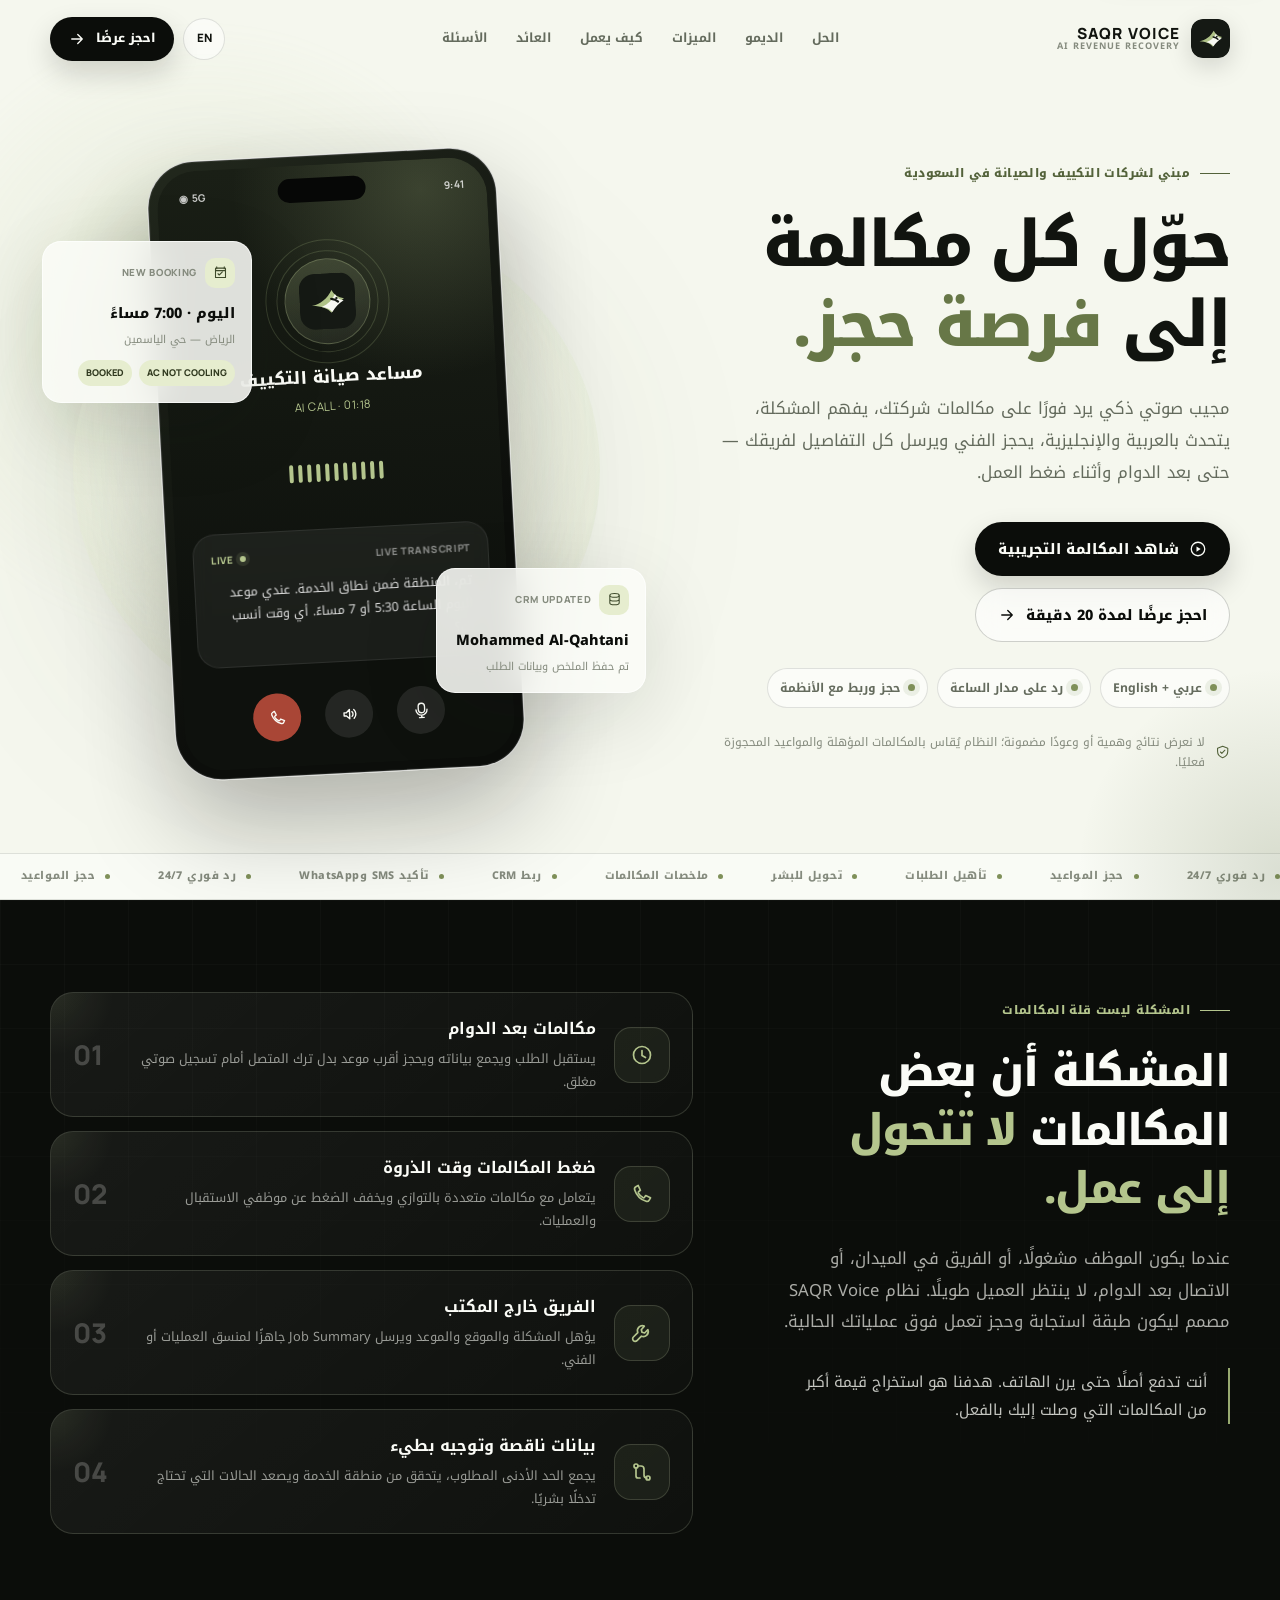
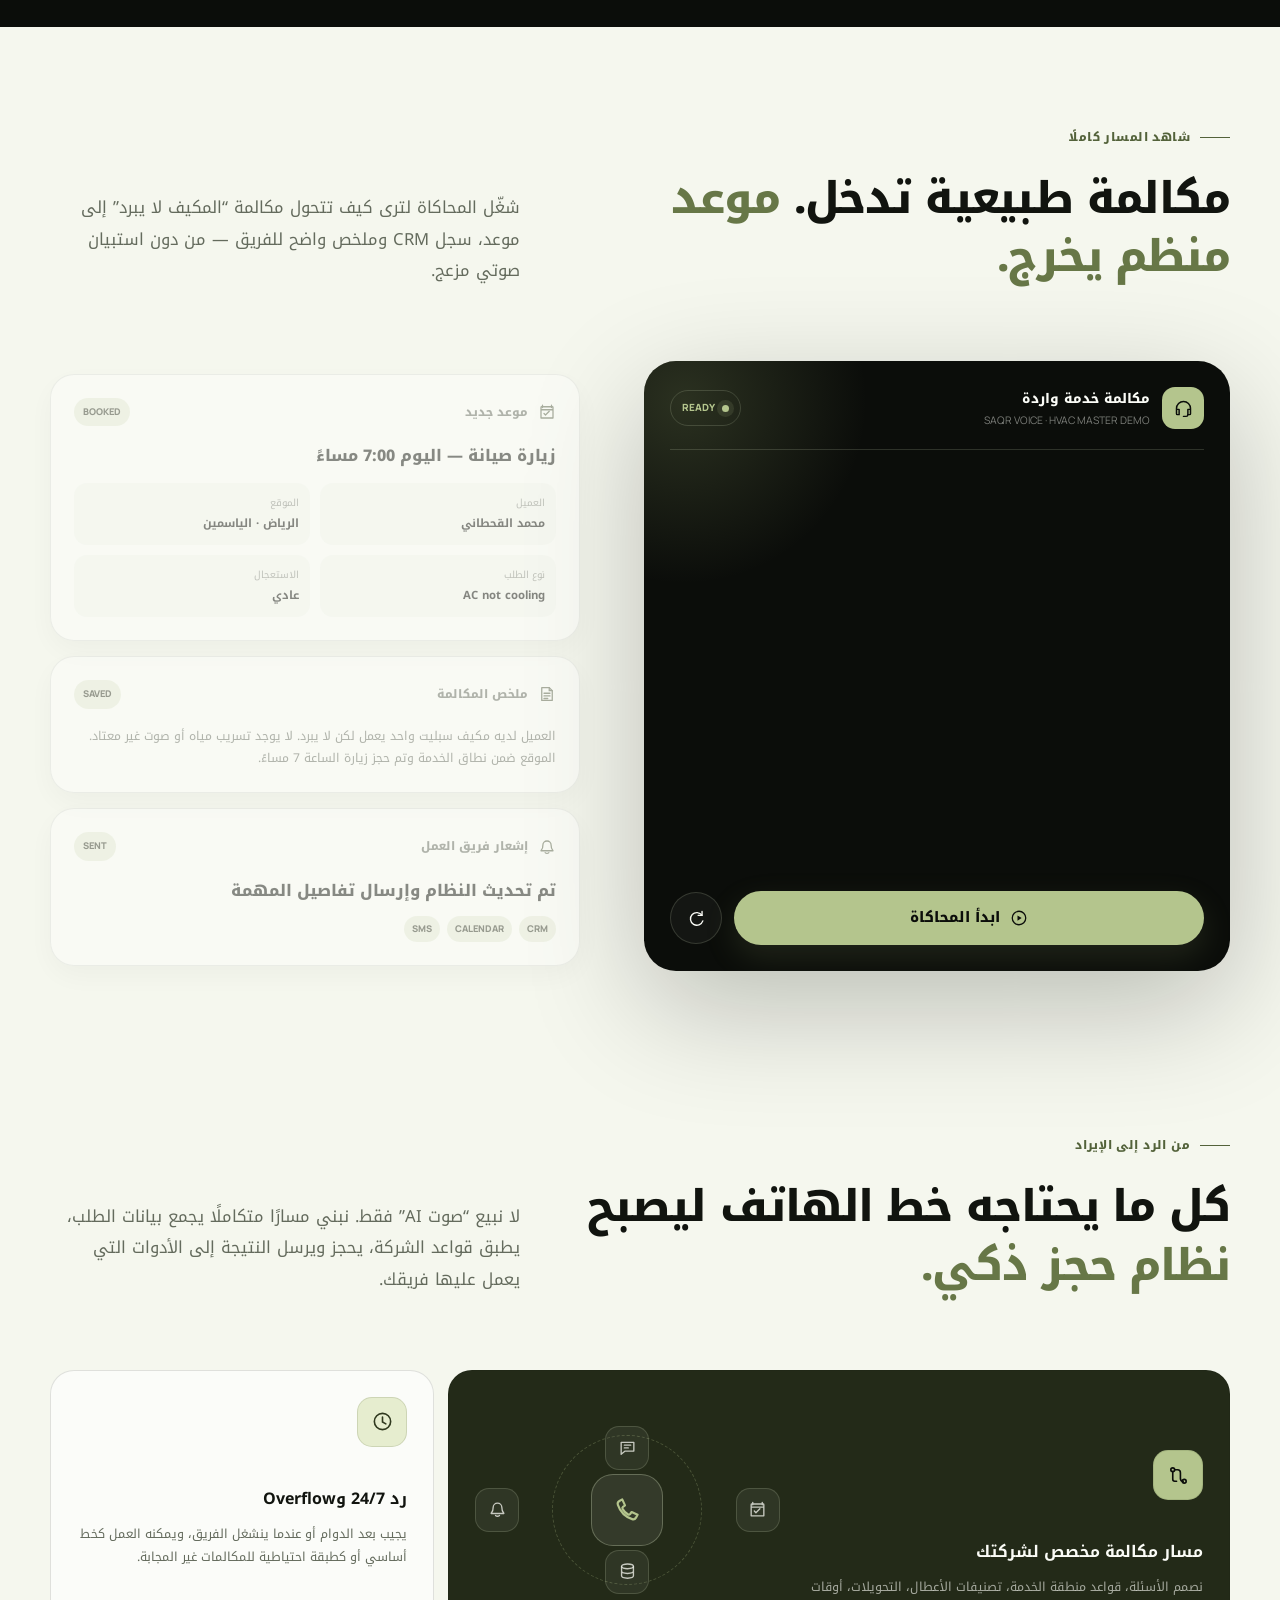
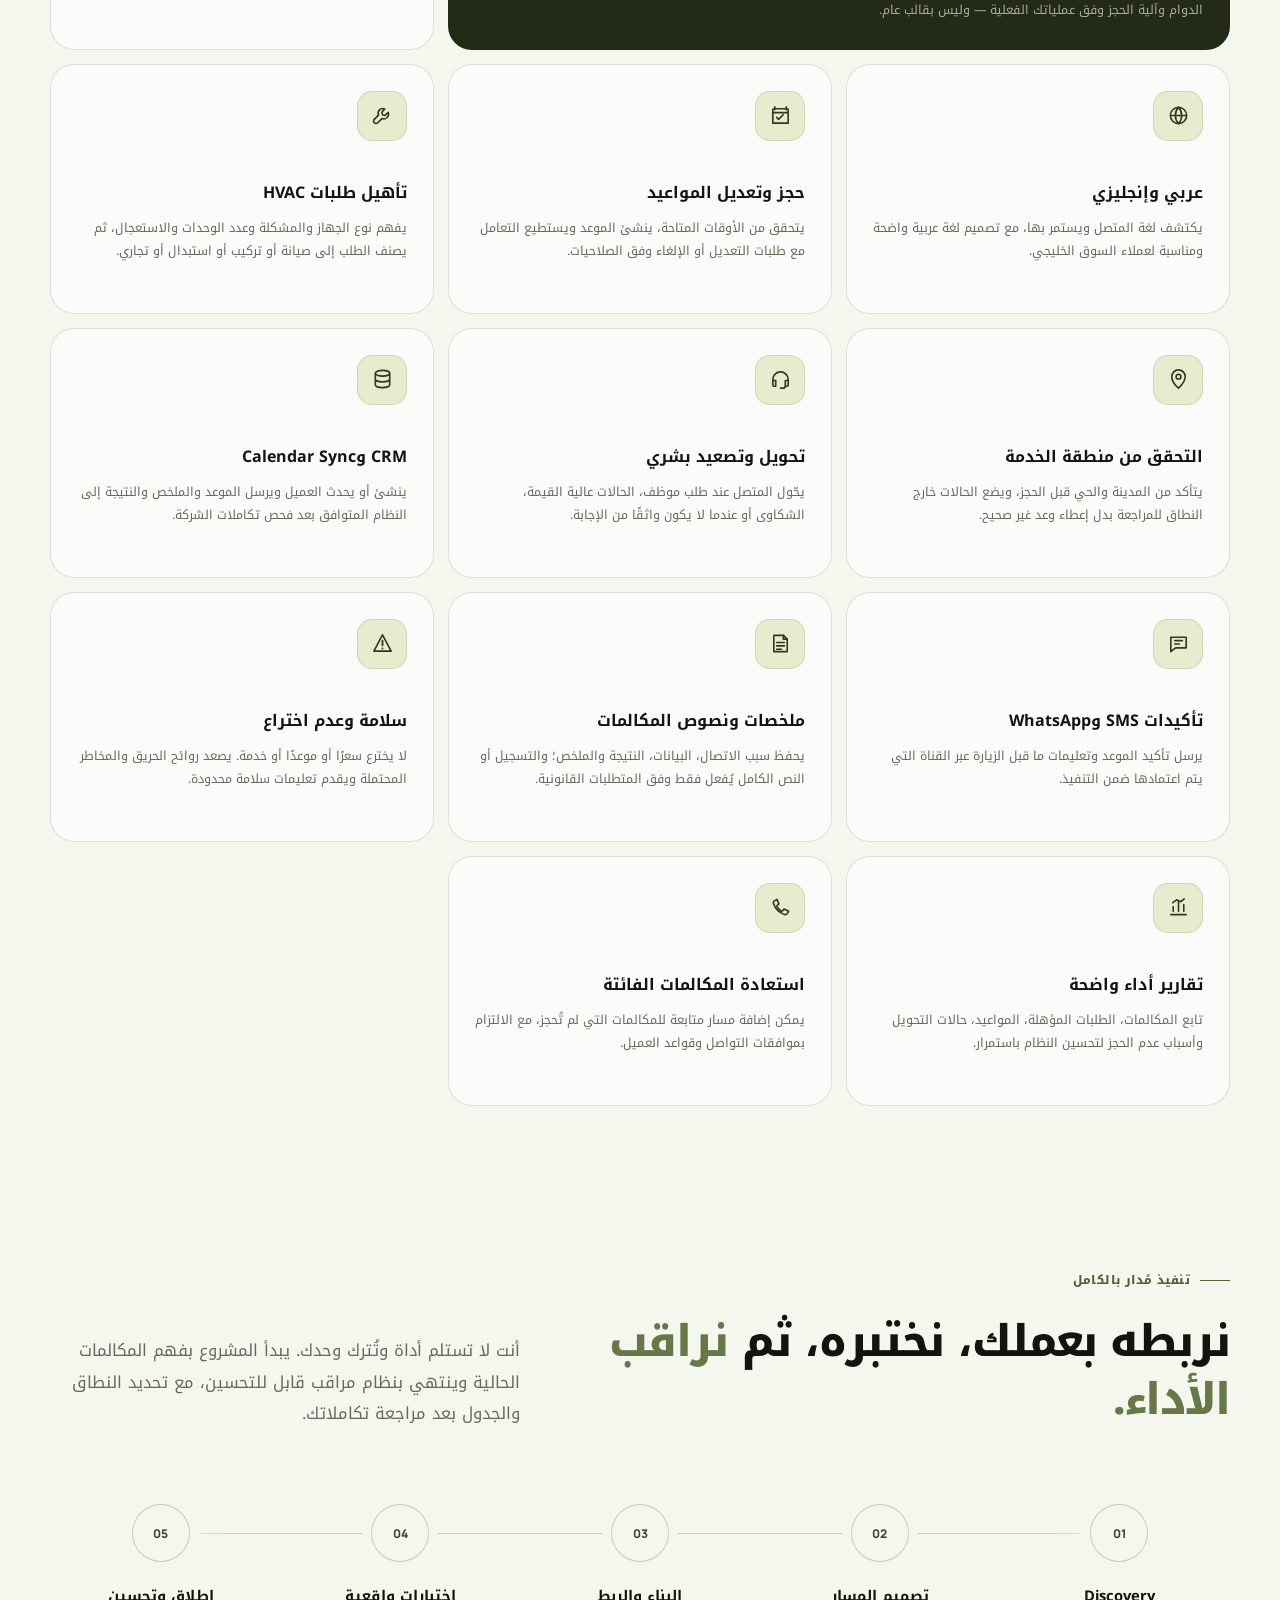
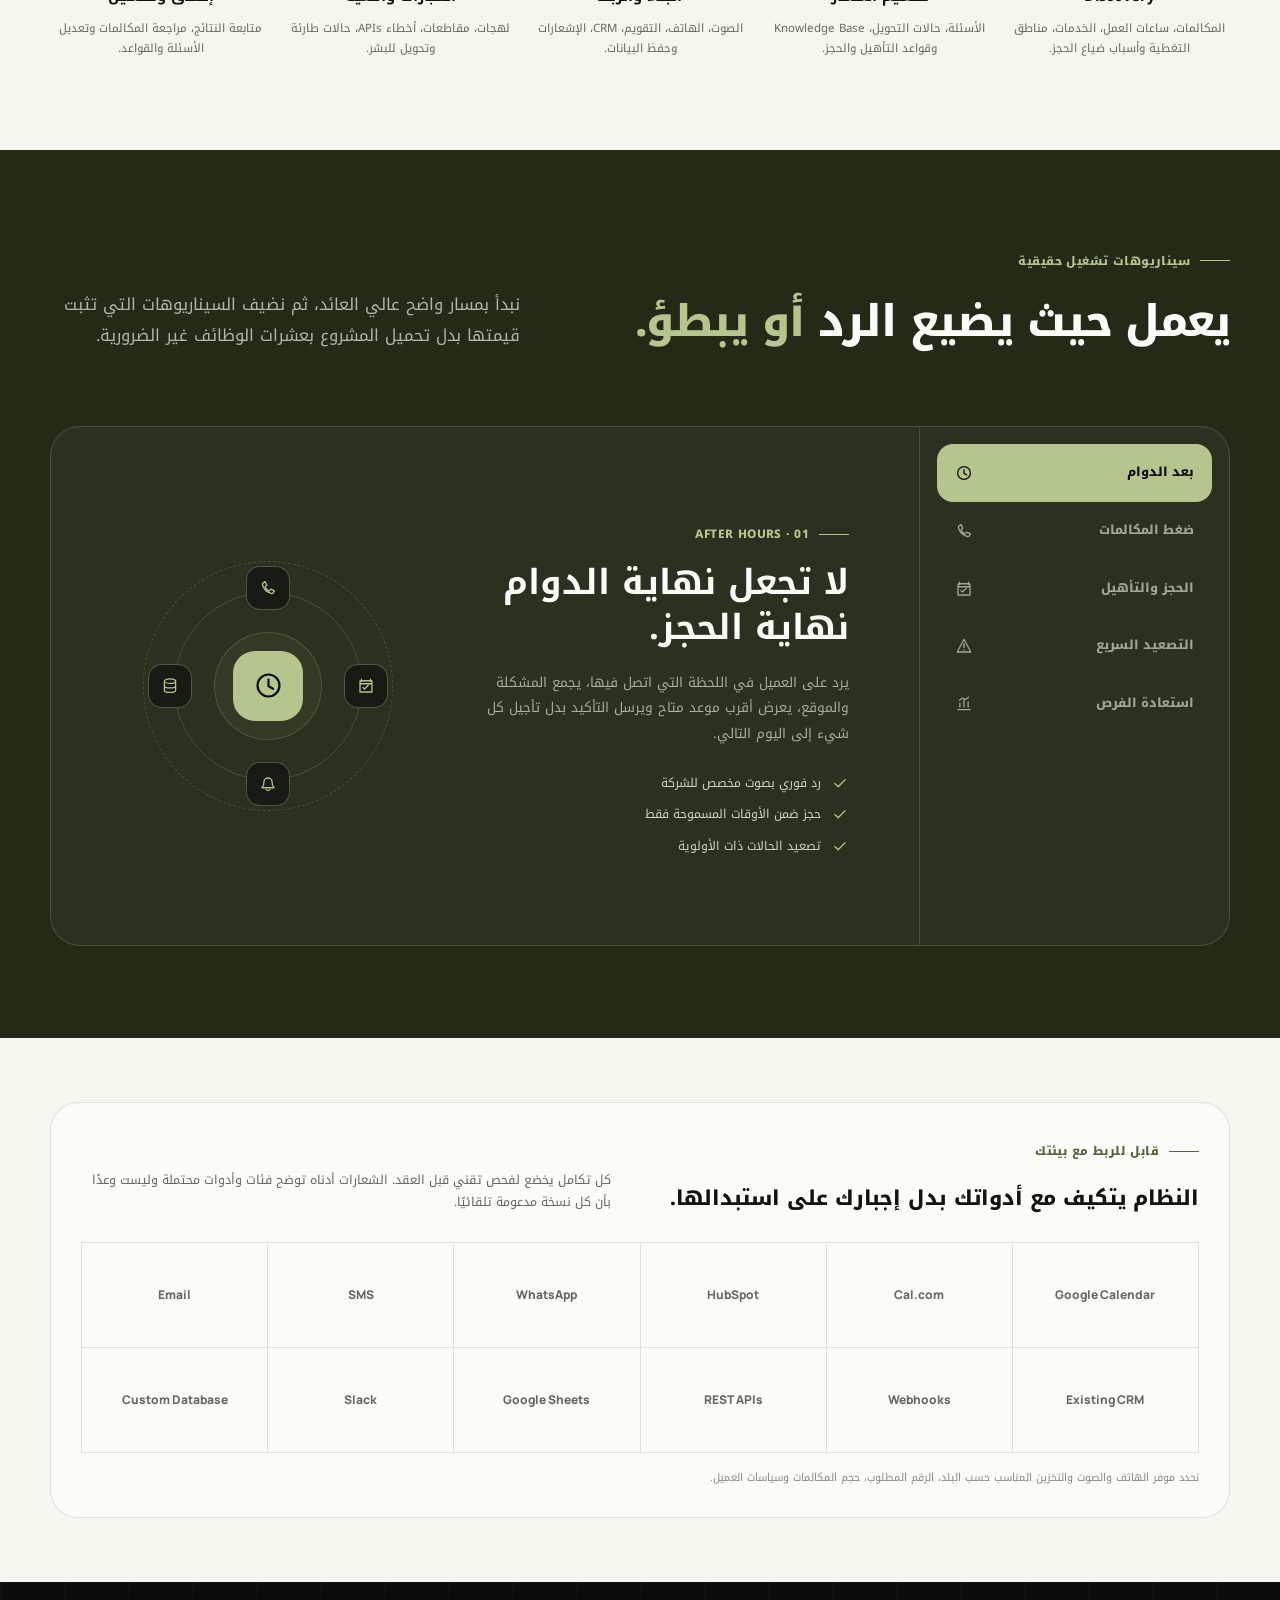
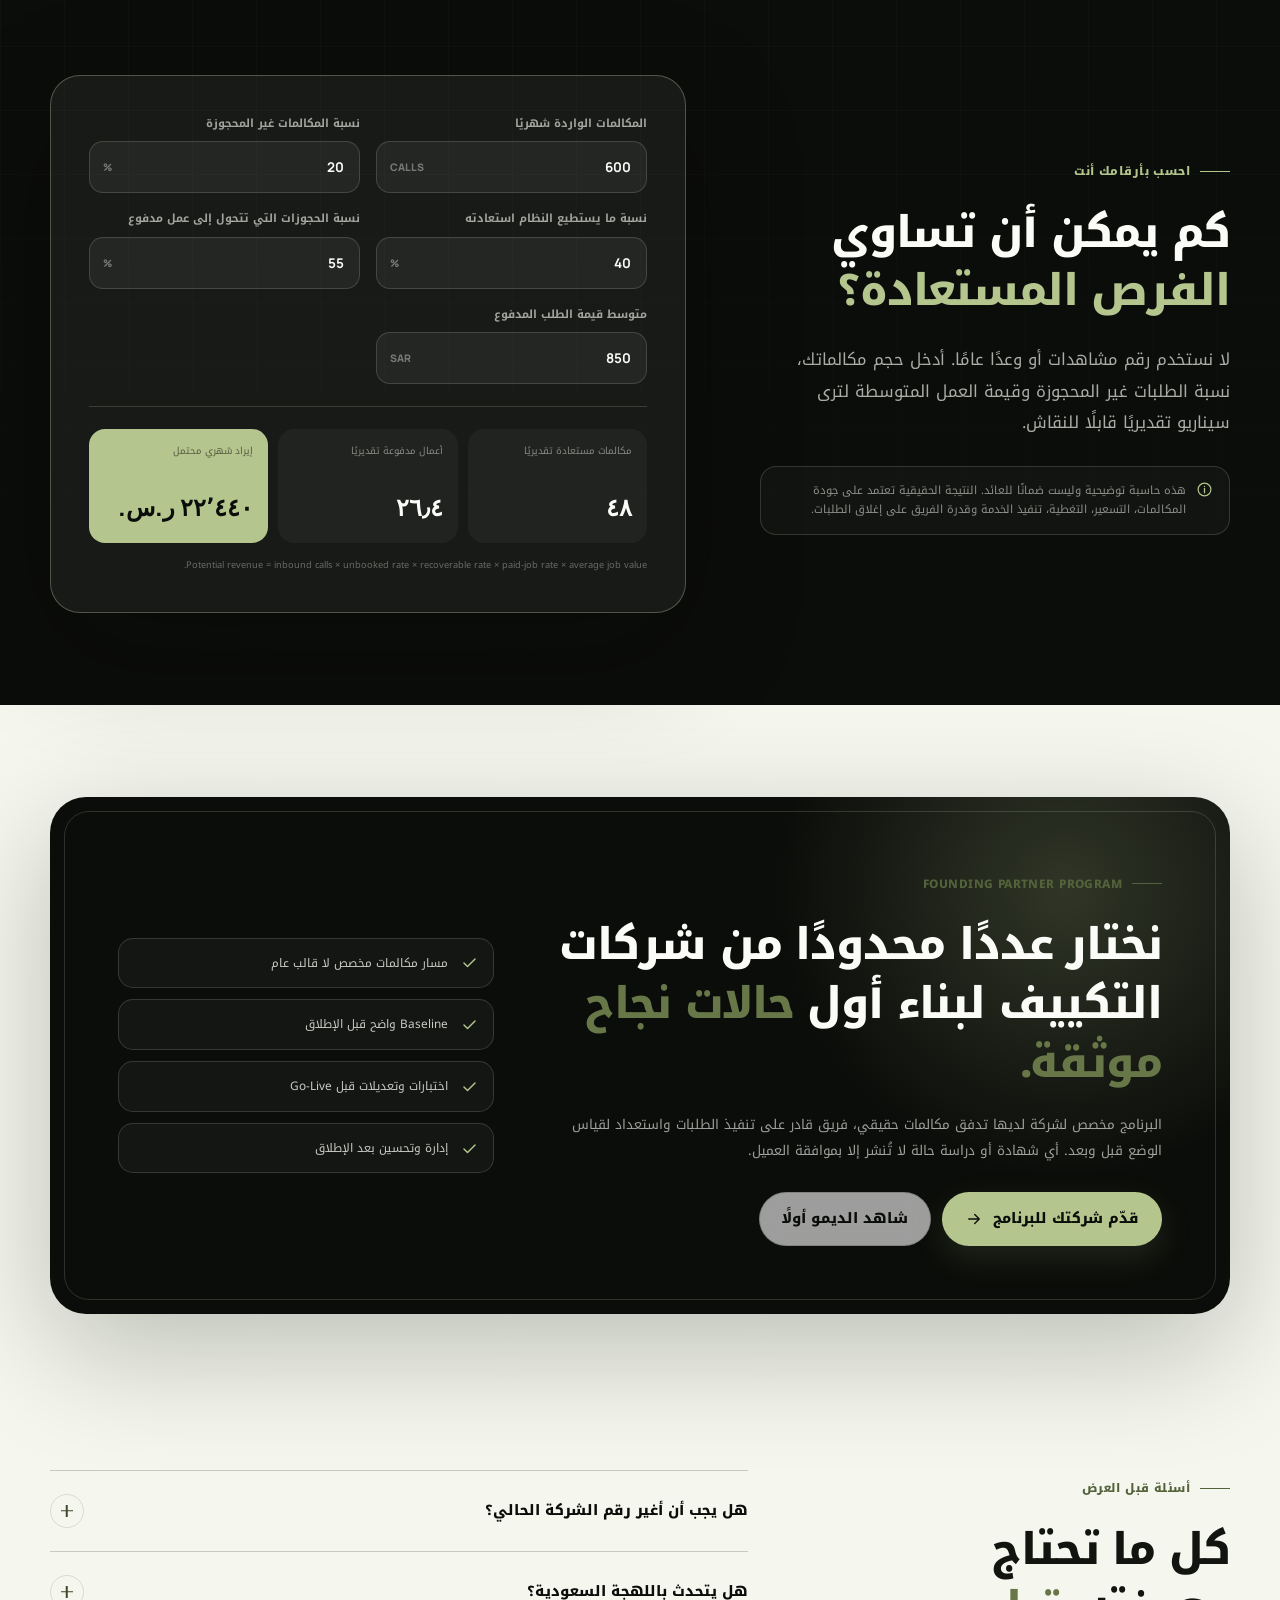
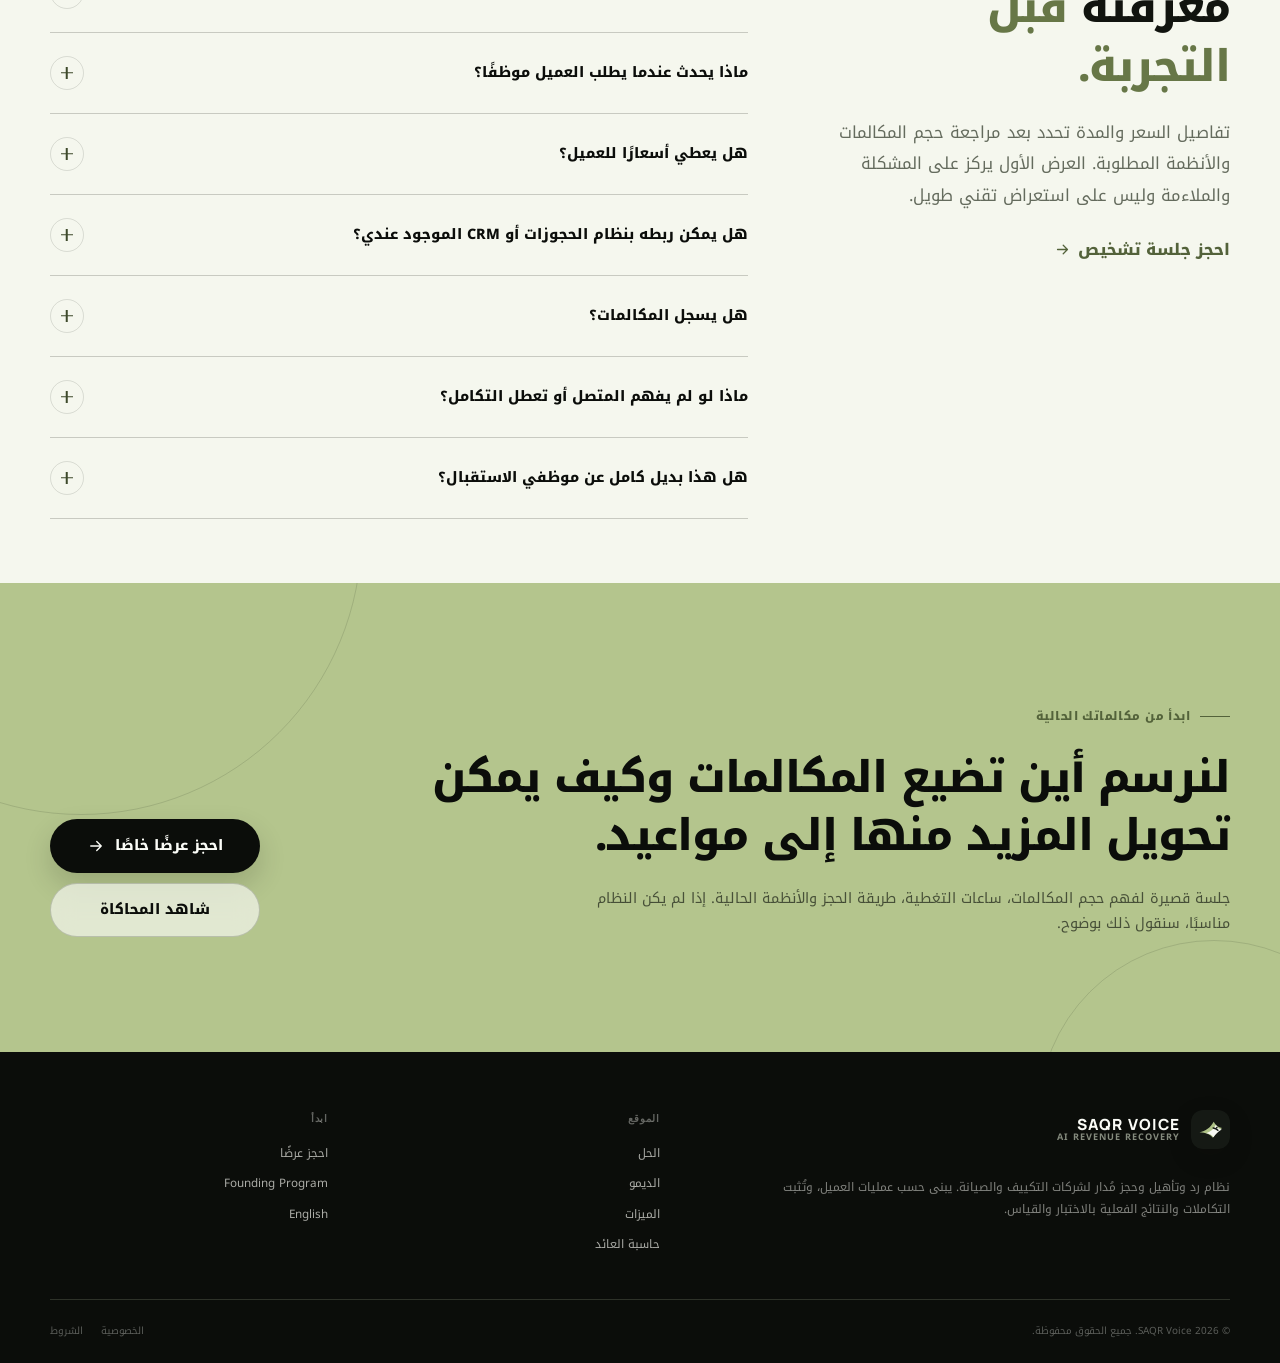
==== commit 1c548148: "Build SAQR Voice bilingual website" ====
--- a/index.html
+++ b/index.html
@@ -1,3713 +1,391 @@
 <!doctype html>
-<!--
-  CLOSATIX website — VERSION 5  (August 2026)
-
-  This version is prepared for a clean GitHub Pages deployment.
-
-  New in v5:
-    · Positioning now reflects a managed implementation and ongoing service,
-      not a self-serve software product.
-    · Property management companies are named as a primary audience.
-    · The implementation journey is clear: audit, build, validate, manage.
-    · The product demo now uses a Canadian sample inquiry.
-    · The unconnected audit form was replaced with a working call-to-action,
-      so no prospect can enter information that is not delivered.
-    · Integrations now reflect the current tested implementation stack.
-    · Privacy and website terms contain no legal-entity placeholders.
-    · Metadata works on GitHub Pages before a custom domain is connected.
-
-  See README.md for deployment and BACKLOG.md for deferred launch items.
--->
-<html lang="en">
+<html lang="ar" dir="rtl">
 <head>
-<meta charset="utf-8">
-<meta name="viewport" content="width=device-width, initial-scale=1, viewport-fit=cover">
-<title>CLOSATIX | Managed AI Lead Automation for Real Estate</title>
-<meta name="description" content="Managed AI lead automation for property management companies and real estate teams. CLOSATIX connects inquiry capture, qualification, CRM updates, follow-up, routing and booking into one managed workflow.">
-<meta name="theme-color" content="#19120E">
-
-<!--
-  DEPLOYMENT NOTE
-  This site works on GitHub Pages as-is. The only external dependency is the
-  Cal.com booking URL. Verify that the event exists before sending outreach.
-  When a custom domain is connected, follow README.md to replace the relative
-  canonical and social-card URLs with absolute URLs.
--->
-
-<link rel="canonical" href="./">
-
-<!-- Icons -->
-<link rel="icon" href="./favicon.ico" sizes="any">
-<link rel="apple-touch-icon" href="./apple-touch-icon.png">
-
-<!-- Open Graph -->
-<meta property="og:type" content="website">
-<meta property="og:site_name" content="CLOSATIX">
-<meta property="og:title" content="CLOSATIX | Managed AI Lead Automation for Real Estate">
-<meta property="og:description" content="Managed AI lead automation for property management companies and real estate teams — built around the tools and process you already use.">
-<meta property="og:locale" content="en_CA">
-<meta property="og:image" content="./assets/closatix-og.png">
-<meta property="og:image:width" content="1200">
-<meta property="og:image:height" content="630">
-<meta property="og:image:alt" content="CLOSATIX — managed AI lead automation for property managers and real estate teams">
-<meta name="twitter:card" content="summary_large_image">
-<meta name="twitter:title" content="CLOSATIX | Managed AI Lead Automation for Real Estate">
-<meta name="twitter:description" content="Managed AI lead automation for property management companies and real estate teams.">
-<meta name="twitter:image" content="./assets/closatix-og.png">
-
-<script type="application/ld+json">
-{
-  "@context": "https://schema.org",
-  "@type": "Service",
-  "name": "CLOSATIX Managed AI Lead Automation",
-  "serviceType": "Managed lead qualification, CRM automation, follow-up and booking workflows for real estate businesses",
-  "areaServed": "Canada",
-  "audience": {
-    "@type": "BusinessAudience",
-    "audienceType": "Property management companies and real estate teams"
+  <meta charset="utf-8">
+  <meta name="viewport" content="width=device-width, initial-scale=1, viewport-fit=cover">
+  <title>SAQR Voice | نظام الرد والحجز الذكي لشركات التكييف</title>
+  <meta name="description" content="نظام AI Voice مخصص لشركات التكييف والصيانة في السعودية: يرد على المكالمات 24/7، يتحدث بالعربية والإنجليزية، يؤهل الطلبات، يحجز المواعيد ويربط البيانات مع أنظمة العمل.">
+  <meta name="theme-color" content="#0b0d0a">
+  <meta name="color-scheme" content="light">
+  <link rel="canonical" href="./">
+  <link rel="alternate" hreflang="ar" href="./">
+  <link rel="alternate" hreflang="en" href="./en.html">
+  <link rel="icon" href="./assets/saqr-mark.svg" type="image/svg+xml">
+  <meta property="og:type" content="website">
+  <meta property="og:site_name" content="SAQR Voice">
+  <meta property="og:title" content="SAQR Voice | نظام الرد والحجز الذكي لشركات التكييف">
+  <meta property="og:description" content="حوّل المزيد من مكالمات شركتك إلى مواعيد وأعمال مدفوعة — بالعربية والإنجليزية وعلى مدار الساعة.">
+  <meta property="og:locale" content="ar_SA">
+  <meta name="twitter:card" content="summary">
+  <script type="application/ld+json">
+  {
+    "@context": "https://schema.org",
+    "@type": "Service",
+    "name": "SAQR Voice AI Receptionist",
+    "serviceType": "AI call answering, qualification and appointment booking for HVAC service companies",
+    "areaServed": {
+      "@type": "Country",
+      "name": "Saudi Arabia"
+    },
+    "audience": {
+      "@type": "BusinessAudience",
+      "audienceType": "HVAC, air-conditioning and maintenance companies"
+    }
   }
-}
-</script>
-
-<link rel="preconnect" href="https://fonts.googleapis.com">
-<link rel="preconnect" href="https://fonts.gstatic.com" crossorigin>
-<link href="https://fonts.googleapis.com/css2?family=Cinzel:wght@500;600;700&family=Cormorant+Garamond:ital,wght@0,500;0,600;1,500;1,600&family=Inter:wght@300;400;500;600;700&display=swap" rel="stylesheet">
-
-<style>
-/* ==================================================
-   1. VARIABLES / RESET
-   ================================================== */
-:root{
-  /* Brand — deep espresso, coffee, warm ivory */
-  --espresso-950:#0F0906;
-  --espresso-900:#17100C;
-  --espresso-850:#21150F;
-  --espresso-800:#2C1B13;
-
-  --coffee-700:#3B2419;
-  --coffee-600:#4D2E20;
-  --coffee-500:#7A5139;
-
-  --taupe-400:#B28F72;
-  --taupe-300:#D0B79F;
-
-  --cream-50:#FCF8F1;
-  --cream-100:#F7F0E6;
-  --cream-150:#F0E6D8;
-  --cream-200:#E9D9C6;
-
-  --ink:#20130D;
-  --muted-text:#70645B;
-
-  /* Semantic — restrained, used only for lead priority */
-  --hot:#B4715A;
-  --warm:#7E9176;
-  --cold:#6E8399;
-
-  /* Lines & surfaces */
-  --line-light:rgba(58,40,30,.13);
-  --line-light-strong:rgba(58,40,30,.20);
-  --line-dark:rgba(192,170,151,.15);
-  --line-dark-strong:rgba(192,170,151,.26);
-  --surface-dark:rgba(58,40,30,.38);
-
-  /* Spacing scale */
-  --space-xs:8px;
-  --space-sm:14px;
-  --space-md:22px;
-  --space-lg:36px;
-  --space-xl:56px;
-  --section-space:clamp(64px, 45px + 4.9vw, 116px);
-
-  /* Layout */
-  --maxw:1100px;
-  --gutter:clamp(18px, 3.2vw, 40px);
-  --nav-h:80px;
-  /* Intrinsic ratio of closatix-logo.png (900x260) — reserves the exact box
-     before the image loads, so the navigation never shifts on first paint. */
-  --logo-ratio:900/260;
-
-  /* Radii */
-  --r-sm:8px;
-  --r-md:12px;
-  --r-lg:16px;
-  --r-xl:20px;
-  --r-pill:999px;
-
-  /* Type */
-  --serif:"Cinzel", Georgia, "Times New Roman", serif;
-  --serif-accent:"Cormorant Garamond", Georgia, "Times New Roman", serif;
-  --sans:"Inter", -apple-system, BlinkMacSystemFont, "Segoe UI", Helvetica, Arial, sans-serif;
-
-  --fs-h1:clamp(2.375rem, 1.89rem + 2.07vw, 3.75rem);
-  --fs-h2:clamp(1.875rem, 1.52rem + 1.5vw, 2.875rem);
-  --fs-h3:clamp(1.125rem, 1.06rem + .28vw, 1.3125rem);
-  --fs-body:clamp(.96rem, .93rem + .13vw, 1.03rem);
-  --fs-small:.875rem;
-  --fs-eyebrow:.7rem;
-
-  --ease:cubic-bezier(.22,.61,.36,1);
-}
-
-*,*::before,*::after{box-sizing:border-box;}
-
-html{
-  -webkit-text-size-adjust:100%;
-  scroll-behavior:smooth;
-  scroll-padding-top:calc(var(--nav-h) + 18px);
-}
-
-body{
-  margin:0;
-  background:var(--cream-100);
-  color:var(--ink);
-  font-family:var(--sans);
-  font-size:var(--fs-body);
-  font-weight:400;
-  line-height:1.65;
-  letter-spacing:.002em;
-  -webkit-font-smoothing:antialiased;
-  -moz-osx-font-smoothing:grayscale;
-  overflow-x:hidden;
-}
-
-img,svg{max-width:100%;display:block;}
-button{font:inherit;color:inherit;background:none;border:0;padding:0;cursor:pointer;}
-a{color:inherit;text-decoration:none;}
-ul,ol{margin:0;padding:0;list-style:none;}
-
-:focus-visible{
-  outline:2px solid var(--coffee-500);
-  outline-offset:3px;
-  border-radius:4px;
-}
-.dark :focus-visible{outline-color:var(--taupe-300);}
-
-::selection{background:var(--cream-200);color:var(--ink);}
-.dark ::selection{background:var(--coffee-600);color:var(--cream-50);}
-
-.skip-link{
-  position:absolute;left:-9999px;top:0;z-index:200;
-  background:var(--cream-50);color:var(--ink);
-  padding:12px 18px;border-radius:0 0 var(--r-sm) 0;
-  font-size:.8rem;letter-spacing:.08em;text-transform:uppercase;
-}
-.skip-link:focus{left:0;}
-
-/* ==================================================
-   2. TYPOGRAPHY
-   ================================================== */
-h1,h2,h3,h4{margin:0;font-weight:400;}
-
-h1,.h1{
-  font-family:var(--serif);
-  font-size:var(--fs-h1);
-  line-height:1.06;
-  letter-spacing:-.012em;
-}
-
-h2,.h2{
-  font-family:var(--serif);
-  font-size:var(--fs-h2);
-  line-height:1.12;
-  letter-spacing:-.01em;
-}
-
-h3,.h3{
-  font-family:var(--sans);
-  font-size:var(--fs-h3);
-  font-weight:500;
-  line-height:1.35;
-  letter-spacing:-.005em;
-}
-
-em,.em{font-style:italic;}
-h1 em,h2 em,.h1 em,.h2 em{font-family:var(--serif-accent);font-style:italic;font-weight:600;letter-spacing:.005em;}
-h2 em,.h2 em{color:var(--coffee-500);}
-.dark h1 em,.dark h2 em{color:var(--taupe-300);}
-
-p{margin:0;}
-p + p{margin-top:var(--space-md);}
-
-.eyebrow{
-  font-family:var(--sans);
-  font-size:var(--fs-eyebrow);
-  font-weight:500;
-  letter-spacing:.20em;
-  text-transform:uppercase;
-  color:var(--coffee-500);
-  margin:0 0 var(--space-md);
-  display:block;
-}
-.dark .eyebrow{color:var(--taupe-400);}
-
-.lead{
-  color:var(--muted-text);
-  max-width:52ch;
-}
-.dark .lead{color:var(--taupe-300);}
-
-.serif-note{
-  font-family:var(--serif-accent);
-  font-style:italic;
-  font-size:clamp(1.25rem,1.1rem + .55vw, 1.6rem);
-  line-height:1.4;
-  color:var(--coffee-500);
-}
-.dark .serif-note{color:var(--taupe-300);}
-
-.ln{display:block;}
-
-/* ==================================================
-   3. LAYOUT
-   ================================================== */
-main{display:block;}
-
-.section{
-  padding-block:var(--section-space);
-  scroll-margin-top:calc(var(--nav-h) + 8px);
-  position:relative;
-}
-
-.container{
-  width:100%;
-  max-width:var(--maxw);
-  margin-inline:auto;
-  padding-inline:var(--gutter);
-}
-
-.bg-cream{background:var(--cream-100);}
-.bg-ivory{background:var(--cream-50);}
-.bg-sand{background:var(--cream-150);}
-.bg-beige{background:var(--cream-200);}
-.dark{background:var(--espresso-900);color:var(--cream-100);}
-
-.split{
-  display:grid;
-  grid-template-columns:minmax(0,1fr) minmax(0,1.12fr);
-  gap:clamp(36px,5vw,72px);
-  align-items:start;
-}
-
-.section-head{max-width:34ch;}
-.section-head--center{
-  max-width:26ch;
-  margin-inline:auto;
-  text-align:center;
-}
-
-.head-note{
-  margin-top:var(--space-md);
-  color:var(--muted-text);
-  max-width:46ch;
-}
-.section-head--center .head-note{margin-inline:auto;}
-
-/* ==================================================
-   4. SHARED COMPONENTS
-   ================================================== */
-.btn{
-  display:inline-flex;
-  align-items:center;
-  justify-content:center;
-  gap:10px;
-  min-height:48px;
-  padding:0 26px;
-  border-radius:var(--r-pill);
-  font-size:.78rem;
-  font-weight:500;
-  letter-spacing:.13em;
-  text-transform:uppercase;
-  white-space:nowrap;
-  border:1px solid transparent;
-  transition:background-color .35s var(--ease), color .35s var(--ease),
-             border-color .35s var(--ease), transform .35s var(--ease);
-}
-.btn__arrow{transition:transform .35s var(--ease);}
-.btn:hover .btn__arrow{transform:translateX(4px);}
-
-.btn--primary{background:var(--cream-50);color:var(--espresso-900);}
-.btn--primary:hover{background:#fff;}
-
-.btn--ghost{
-  background:transparent;
-  color:var(--cream-100);
-  border-color:rgba(192,170,151,.34);
-}
-.btn--ghost:hover{border-color:rgba(192,170,151,.6);background:rgba(192,170,151,.07);}
-
-.btn--dark{background:var(--espresso-900);color:var(--cream-50);}
-.btn--dark:hover{background:var(--coffee-700);}
-
-.rule{height:1px;background:var(--line-light);border:0;margin:0;}
-.dark .rule{background:var(--line-dark);}
-
-.tag{
-  display:inline-block;
-  font-size:.68rem;
-  letter-spacing:.09em;
-  text-transform:uppercase;
-  color:var(--taupe-300);
-  border:1px solid var(--line-dark);
-  background:rgba(19,14,11,.42);
-  border-radius:6px;
-  padding:5px 9px;
-}
-
-.trust{
-  display:flex;
-  align-items:center;
-  gap:10px;
-  font-size:.68rem;
-  letter-spacing:.17em;
-  text-transform:uppercase;
-  color:var(--taupe-400);
-}
-.trust::before{
-  content:"";
-  width:5px;height:5px;border-radius:50%;
-  background:var(--taupe-400);
-  flex:none;
-}
-
-.index-num{
-  font-size:.72rem;
-  font-weight:500;
-  letter-spacing:.16em;
-  color:var(--taupe-400);
-  font-variant-numeric:tabular-nums;
-}
-
-/* Entrance reveal (added only when JS is present) */
-.js-reveal .reveal{
-  opacity:0;
-  transform:translateY(12px);
-  transition:opacity .8s var(--ease), transform .8s var(--ease);
-}
-.js-reveal .reveal.is-visible{opacity:1;transform:none;}
-
-/* ==================================================
-   5. NAVIGATION
-   ================================================== */
-.nav{
-  position:sticky;
-  top:0;
-  z-index:100;
-  background:var(--espresso-900);
-  border-bottom:1px solid rgba(192,170,151,.10);
-}
-.nav__inner{
-  height:var(--nav-h);
-  display:flex;
-  align-items:center;
-  justify-content:space-between;
-  gap:var(--space-md);
-}
-
-.brand{
-  display:inline-flex;
-  align-items:center;
-  flex:none;
-  line-height:0;
-}
-/* Logo sizing note: the CLOSATIX mark is a tall monogram beside a short
-   wordmark — the letters occupy only ~28% of the file's height. Sizing it
-   like a normal wordmark makes the brand name read smaller than the menu
-   links beside it. These widths are set so the wordmark's cap height lands
-   around 16px against 11.5px navigation links. */
-.brand__logo{
-  display:block;
-  width:200px;
-  height:auto;
-  aspect-ratio:var(--logo-ratio);
-  max-width:none;
-  max-height:calc(var(--nav-h) - 22px);
-  object-fit:contain;
-  object-position:left center;
-}
-
-.nav__links{display:flex;align-items:center;gap:clamp(18px,2.4vw,32px);}
-.nav__link{
-  position:relative;
-  font-size:.72rem;
-  font-weight:400;
-  letter-spacing:.15em;
-  text-transform:uppercase;
-  color:rgba(240,232,221,.62);
-  padding:8px 0;
-  transition:color .3s var(--ease);
-}
-.nav__link::after{
-  content:"";
-  position:absolute;
-  left:0;right:0;bottom:0;
-  height:1px;
-  background:var(--taupe-300);
-  transform:scaleX(0);
-  transform-origin:left center;
-  transition:transform .4s var(--ease);
-}
-.nav__link:hover{color:rgba(247,242,234,.9);}
-.nav__link.is-active{color:var(--cream-50);}
-.nav__link.is-active::after{transform:scaleX(1);}
-
-.nav__cta{min-height:40px;padding:0 20px;font-size:.7rem;}
-
-.nav__toggle{
-  display:none;
-  width:44px;height:44px;
-  align-items:center;
-  justify-content:center;
-  border:1px solid rgba(192,170,151,.30);
-  border-radius:50%;
-  color:var(--cream-100);
-  transition:border-color .3s var(--ease), background-color .3s var(--ease);
-}
-.nav__toggle:hover{border-color:rgba(192,170,151,.55);}
-.nav__toggle svg{width:16px;height:16px;}
-.nav__toggle .icon-close{display:none;}
-.nav__toggle[aria-expanded="true"] .icon-open{display:none;}
-.nav__toggle[aria-expanded="true"] .icon-close{display:block;}
-
-.nav__mobile{
-  position:absolute;
-  top:100%;
-  left:0;right:0;
-  background:var(--espresso-850);
-  border-bottom:1px solid rgba(192,170,151,.12);
-  box-shadow:0 24px 40px -28px rgba(0,0,0,.9);
-  overflow:hidden;
-  max-height:0;
-  opacity:0;
-  visibility:hidden;
-  transition:max-height .42s var(--ease), opacity .3s var(--ease), visibility .42s;
-}
-.nav__mobile.is-open{opacity:1;visibility:visible;}
-.nav__mobile ul{padding:6px var(--gutter) 22px;}
-.nav__mobile li + li{border-top:1px solid rgba(192,170,151,.10);}
-.nav__mobile a{
-  display:flex;
-  align-items:center;
-  min-height:52px;
-  font-size:.76rem;
-  letter-spacing:.16em;
-  text-transform:uppercase;
-  color:rgba(240,232,221,.72);
-}
-.nav__mobile a.is-active{color:var(--cream-50);}
-.nav__mobile .nav__mobile-cta{color:var(--taupe-300);}
-
-/* ==================================================
-   6. HERO
-   ================================================== */
-.hero{
-  position:relative;
-  background:var(--espresso-900);
-  color:var(--cream-100);
-  padding-top:clamp(56px,7vw,88px);
-  padding-bottom:clamp(72px,8vw,110px);
-  overflow:hidden;
-}
-.hero::before{
-  content:"";
-  position:absolute;
-  inset:0;
-  background:
-    radial-gradient(78% 62% at 12% 6%, rgba(111,77,57,.30) 0%, rgba(111,77,57,0) 62%),
-    radial-gradient(60% 55% at 92% 84%, rgba(58,40,30,.55) 0%, rgba(58,40,30,0) 70%),
-    linear-gradient(180deg, var(--espresso-900) 0%, var(--espresso-950) 100%);
-  pointer-events:none;
-}
-.hero .container{position:relative;}
-
-.hero__grid{
-  display:grid;
-  grid-template-columns:minmax(0,46fr) minmax(0,48fr);
-  column-gap:6%;
-  align-items:center;
-}
-
-.hero__title{margin-bottom:var(--space-md);}
-.hero__title em{color:var(--taupe-300);}
-
-.hero__sub{
-  font-family:var(--serif-accent);
-  font-style:italic;
-  font-size:clamp(1.15rem,1.02rem + .5vw,1.5rem);
-  line-height:1.4;
-  color:var(--taupe-300);
-  margin-bottom:var(--space-md);
-  max-width:30ch;
-}
-
-.hero__body{
-  color:rgba(233,222,209,.72);
-  max-width:46ch;
-  margin-bottom:var(--space-lg);
-}
-
-.hero__actions{
-  display:flex;
-  flex-wrap:wrap;
-  gap:12px;
-  margin-bottom:var(--space-lg);
-}
-
-/* Hero product visualization — the lead engine */
-.engine{
-  background:linear-gradient(180deg, #241A14 0%, #1B1310 100%);
-  border:1px solid var(--line-dark);
-  border-radius:var(--r-lg);
-  padding:clamp(16px,1.6vw,22px);
-  box-shadow:0 40px 70px -42px rgba(0,0,0,.9);
-}
-.engine__head{
-  display:flex;
-  align-items:center;
-  justify-content:space-between;
-  gap:12px;
-  padding-bottom:14px;
-  border-bottom:1px solid var(--line-dark);
-}
-.engine__title{
-  font-size:.68rem;
-  letter-spacing:.19em;
-  text-transform:uppercase;
-  color:var(--cream-150);
-}
-.engine__status{
-  display:inline-flex;
-  align-items:center;
-  gap:7px;
-  font-size:.64rem;
-  letter-spacing:.14em;
-  text-transform:uppercase;
-  color:var(--taupe-400);
-  white-space:nowrap;
-}
-.engine__status::before{
-  content:"";
-  width:5px;height:5px;border-radius:50%;
-  background:var(--warm);
-  box-shadow:0 0 0 3px rgba(126,145,118,.16);
-  flex:none;
-}
-.engine__body{display:grid;gap:10px;padding-top:14px;}
-
-.eng-block{
-  background:var(--surface-dark);
-  border:1px solid rgba(192,170,151,.10);
-  border-radius:var(--r-md);
-  padding:13px 15px;
-}
-.eng-block__label{
-  font-size:.63rem;
-  letter-spacing:.16em;
-  text-transform:uppercase;
-  color:var(--taupe-400);
-}
-.eng-block__title{
-  font-size:.94rem;
-  color:var(--cream-100);
-  margin-top:5px;
-  letter-spacing:-.003em;
-}
-.eng-tags{display:flex;flex-wrap:wrap;gap:6px;margin-top:11px;}
-
-.eng-score{
-  border:1px solid rgba(192,170,151,.10);
-  background:rgba(19,14,11,.42);
-  border-radius:var(--r-md);
-  padding:14px 15px;
-}
-.eng-score__label{
-  font-size:.63rem;
-  letter-spacing:.17em;
-  text-transform:uppercase;
-  color:var(--taupe-400);
-  margin-bottom:11px;
-}
-.eng-score__row{
-  display:grid;
-  grid-template-columns:46px minmax(0,1fr);
-  align-items:center;
-  gap:12px;
-}
-.eng-score__row + .eng-score__row{margin-top:9px;}
-.eng-score__name{
-  font-size:.63rem;
-  letter-spacing:.14em;
-  text-transform:uppercase;
-  color:var(--taupe-300);
-}
-.eng-track{
-  height:4px;
-  border-radius:var(--r-pill);
-  background:rgba(192,170,151,.13);
-  overflow:hidden;
-}
-.eng-fill{height:100%;border-radius:var(--r-pill);display:block;}
-.eng-fill--hot{width:86%;background:var(--hot);}
-.eng-fill--warm{width:58%;background:var(--warm);}
-.eng-fill--cold{width:28%;background:var(--cold);}
-
-.eng-row{
-  display:flex;
-  align-items:center;
-  justify-content:space-between;
-  gap:14px;
-  background:var(--surface-dark);
-  border:1px solid rgba(192,170,151,.10);
-  border-radius:var(--r-md);
-  padding:13px 15px;
-}
-.eng-row__title{font-size:.9rem;color:var(--cream-100);}
-.eng-row__meta{
-  font-size:.67rem;
-  letter-spacing:.11em;
-  text-transform:uppercase;
-  color:var(--taupe-400);
-  text-align:right;
-  white-space:nowrap;
-}
-
-/* ==================================================
-   7. SECTIONS
-   ================================================== */
-
-/* --- Bottleneck --- */
-.bottleneck__list{border-top:1px solid var(--line-light);}
-.bottleneck__item{
-  display:grid;
-  grid-template-columns:44px minmax(0,1fr);
-  gap:6px 18px;
-  padding:var(--space-md) 0;
-  border-bottom:1px solid var(--line-light);
-}
-.bottleneck__item .index-num{padding-top:5px;color:var(--coffee-500);opacity:.75;}
-.bottleneck__item h3{margin-bottom:4px;}
-.bottleneck__item p{color:var(--muted-text);font-size:.94rem;max-width:48ch;}
-
-.statement{
-  margin-top:clamp(40px,4.6vw,64px);
-  border-left:2px solid var(--coffee-500);
-  background:var(--cream-50);
-  border-radius:0 var(--r-md) var(--r-md) 0;
-  padding:clamp(24px,3vw,36px) clamp(22px,3.4vw,44px);
-  font-family:var(--serif-accent);
-  font-size:clamp(1.35rem,1.05rem + 1.05vw,2rem);
-  line-height:1.34;
-  letter-spacing:-.008em;
-  color:var(--coffee-700);
-  max-width:none;
-}
-.statement em{color:var(--coffee-500);}
-
-/* --- How it works --- */
-.steps{
-  display:grid;
-  grid-template-columns:repeat(4,minmax(0,1fr));
-  gap:clamp(14px,1.6vw,20px);
-  margin-top:clamp(38px,4.4vw,58px);
-}
-.step-card{
-  position:relative;
-  background:var(--cream-50);
-  border:1px solid var(--line-light);
-  border-radius:var(--r-md);
-  padding:clamp(20px,2.2vw,26px);
-  transition:border-color .4s var(--ease), background-color .4s var(--ease);
-}
-.step-card:hover{border-color:var(--line-light);background:var(--cream-50);}
-.step-card__num{
-  display:block;
-  font-size:.72rem;
-  letter-spacing:.16em;
-  color:var(--taupe-400);
-  margin-bottom:clamp(28px,3.4vw,44px);
-}
-.step-card__title{
-  font-size:.76rem;
-  font-weight:500;
-  letter-spacing:.16em;
-  text-transform:uppercase;
-  color:var(--coffee-700);
-  margin-bottom:10px;
-}
-.step-card p{color:var(--muted-text);font-size:.9rem;}
-.step-card:not(:last-child)::after{
-  content:"";
-  position:absolute;
-  top:calc(clamp(20px,2.2vw,26px) + 9px);
-  left:calc(100% + 1px);
-  width:clamp(14px,1.6vw,20px);
-  height:1px;
-  background:var(--line-light);
-}
-
-/* --- Solutions / lead engine grid --- */
-.features{
-  display:grid;
-  grid-template-columns:repeat(4,minmax(0,1fr));
-  gap:clamp(14px,1.5vw,18px);
-  margin-top:clamp(38px,4.4vw,58px);
-}
-.feature{
-  background:var(--cream-50);
-  border:1px solid var(--line-light);
-  border-radius:var(--r-md);
-  padding:clamp(20px,2.1vw,24px);
-  transition:border-color .4s var(--ease), background-color .4s var(--ease);
-}
-.feature:hover{border-color:var(--line-light);transform:none;}
-.feature__icon{
-  width:36px;height:36px;
-  border-radius:var(--r-sm);
-  border:1px solid var(--line-light);
-  background:var(--cream-150);
-  display:flex;align-items:center;justify-content:center;
-  color:var(--coffee-500);
-  margin-bottom:var(--space-md);
-}
-.feature__icon svg{width:17px;height:17px;}
-.feature h3{font-size:1rem;margin-bottom:8px;}
-.feature p{color:var(--muted-text);font-size:.88rem;}
-
-/* --- Workflow (dark) --- */
-.flow{
-  display:grid;
-  grid-template-columns:repeat(6,minmax(0,1fr));
-  gap:clamp(18px,2.6vw,34px);
-  margin-top:clamp(42px,5vw,64px);
-}
-.flow-step{position:relative;}
-.flow-card{
-  background:var(--surface-dark);
-  border:1px solid rgba(192,170,151,.12);
-  border-radius:var(--r-md);
-  padding:16px 15px;
-  height:100%;
-}
-.flow-step__num{
-  font-size:.62rem;
-  letter-spacing:.16em;
-  text-transform:uppercase;
-  color:var(--taupe-400);
-  display:block;
-  margin-bottom:9px;
-}
-.flow-step__title{
-  font-size:.72rem;
-  font-weight:500;
-  letter-spacing:.13em;
-  text-transform:uppercase;
-  color:var(--cream-50);
-  margin-bottom:8px;
-}
-.flow-step p{font-size:.82rem;color:rgba(224,211,197,.62);line-height:1.5;}
-.flow-step:not(:last-child)::after{
-  content:"";
-  position:absolute;
-  top:34px;
-  left:100%;
-  width:clamp(18px,2.6vw,34px);
-  height:1px;
-  background:rgba(192,170,151,.20);
-}
-.flow-step:not(:last-child)::before{
-  content:"";
-  position:absolute;
-  top:32px;
-  left:calc(100% + clamp(18px,2.6vw,34px)/2 - 2px);
-  width:4px;height:4px;
-  border-radius:50%;
-  background:rgba(192,170,151,.38);
-  z-index:1;
-}
-.flow-score{
-  margin-top:12px;
-  padding-top:12px;
-  border-top:1px solid rgba(192,170,151,.14);
-}
-.flow-score__label{
-  font-size:.6rem;
-  letter-spacing:.16em;
-  text-transform:uppercase;
-  color:var(--taupe-400);
-  margin-bottom:9px;
-}
-.flow-score__row{
-  display:grid;
-  grid-template-columns:38px minmax(0,1fr);
-  align-items:center;
-  gap:8px;
-}
-.flow-score__row + .flow-score__row{margin-top:7px;}
-.flow-score__name{
-  font-size:.6rem;
-  letter-spacing:.12em;
-  text-transform:uppercase;
-  color:var(--taupe-300);
-}
-.flow-note{
-  margin-top:clamp(30px,3.4vw,44px);
-  text-align:center;
-  font-family:var(--serif-accent);
-  font-style:italic;
-  font-size:clamp(1.1rem,1rem + .45vw,1.35rem);
-  color:var(--taupe-300);
-}
-
-/* --- Before & after --- */
-.compare{
-  display:grid;
-  grid-template-columns:minmax(0,1fr) auto minmax(0,1fr);
-  gap:clamp(18px,2.4vw,30px);
-  align-items:stretch;
-  margin-top:clamp(38px,4.4vw,58px);
-}
-.compare-card{
-  border-radius:var(--r-lg);
-  padding:clamp(24px,2.8vw,34px);
-  border:1px solid var(--line-light);
-  background:var(--cream-50);
-}
-.compare-card--after{
-  background:linear-gradient(180deg,var(--espresso-850) 0%, var(--espresso-950) 100%);
-  border-color:rgba(192,170,151,.16);
-  color:var(--cream-100);
-  box-shadow:0 40px 70px -50px rgba(19,14,11,.85);
-}
-.compare-card__label{
-  font-size:.68rem;
-  letter-spacing:.19em;
-  text-transform:uppercase;
-  color:var(--coffee-500);
-}
-.compare-card--after .compare-card__label{color:var(--taupe-400);}
-.compare-card__title{
-  font-family:var(--serif-accent);
-  font-size:clamp(1.4rem,1.2rem + .8vw,1.9rem);
-  line-height:1.2;
-  margin:10px 0 var(--space-md);
-  color:var(--coffee-700);
-}
-.compare-card--after .compare-card__title{color:var(--cream-50);}
-.compare-list li{
-  position:relative;
-  padding:13px 0 13px 22px;
-  font-size:.92rem;
-  color:var(--muted-text);
-  border-top:1px solid var(--line-light);
-}
-.compare-list li:first-child{border-top:0;padding-top:4px;}
-.compare-list li::before{
-  content:"";
-  position:absolute;
-  left:0;top:22px;
-  width:6px;height:6px;
-  border-radius:50%;
-  border:1px solid var(--taupe-400);
-}
-.compare-list li:first-child::before{top:13px;}
-.compare-list li.is-muted{font-style:italic;color:#8C8178;}
-.compare-card--after .compare-list li{
-  color:rgba(224,211,197,.72);
-  border-top-color:rgba(192,170,151,.13);
-}
-.compare-card--after .compare-list li::before{
-  background:var(--taupe-400);
-  border-color:var(--taupe-400);
-}
-.compare-card--after .compare-list li.is-strong{
-  color:var(--cream-50);
-  font-weight:500;
-}
-.compare-card--after .compare-list li.is-strong::before{
-  background:var(--warm);
-  border-color:var(--warm);
-}
-.versus{
-  display:flex;
-  flex-direction:column;
-  align-items:center;
-  justify-content:center;
-  gap:14px;
-  font-size:.64rem;
-  letter-spacing:.2em;
-  text-transform:uppercase;
-  color:var(--taupe-400);
-}
-.versus::before,.versus::after{
-  content:"";
-  width:1px;
-  flex:1;
-  background:linear-gradient(180deg,rgba(58,40,30,0),rgba(58,40,30,.18),rgba(58,40,30,0));
-}
-
-/* --- Benefits --- */
-.benefits__list{border-top:1px solid var(--line-light);}
-.benefit{
-  display:grid;
-  grid-template-columns:26px minmax(0,1fr);
-  gap:4px 16px;
-  padding:var(--space-md) 0;
-  border-bottom:1px solid var(--line-light);
-}
-.benefit__check{
-  width:22px;height:22px;
-  border-radius:50%;
-  border:1px solid var(--line-light-strong);
-  background:var(--cream-50);
-  display:flex;align-items:center;justify-content:center;
-  color:var(--coffee-500);
-  margin-top:4px;
-}
-.benefit__check svg{width:11px;height:11px;}
-.benefit h3{font-size:1rem;margin-bottom:4px;}
-.benefit p{color:var(--muted-text);font-size:.92rem;max-width:46ch;}
-
-/* --- Who it's for --- */
-.audience{
-  display:grid;
-  grid-template-columns:repeat(4,minmax(0,1fr));
-  gap:clamp(14px,1.6vw,20px);
-  margin-top:clamp(38px,4.4vw,58px);
-}
-.audience-card{
-  background:var(--cream-50);
-  border:1px solid var(--line-light);
-  border-radius:var(--r-md);
-  padding:clamp(20px,2.2vw,26px);
-  transition:border-color .4s var(--ease);
-}
-.audience-card:hover{border-color:var(--line-light);}
-.audience-card .index-num{display:block;margin-bottom:clamp(20px,2.6vw,34px);}
-.audience-card h3{font-size:1rem;margin-bottom:9px;}
-.audience-card p{color:var(--muted-text);font-size:.88rem;}
-.audience__note{
-  margin-top:clamp(26px,3vw,38px);
-  color:var(--muted-text);
-  font-size:.92rem;
-  max-width:62ch;
-}
-
-/* --- Integrations --- */
-.integrations{
-  margin-top:clamp(34px,4vw,50px);
-  background:var(--cream-50);
-  border:1px solid var(--line-light);
-  border-radius:var(--r-lg);
-  padding:clamp(26px,3.2vw,42px);
-  display:flex;
-  flex-wrap:wrap;
-  align-items:center;
-  justify-content:center;
-  gap:clamp(10px,1.4vw,16px);
-}
-.integration-pill{
-  border:1px solid var(--line-light);
-  border-radius:var(--r-pill);
-  padding:11px 22px;
-  font-size:.76rem;
-  font-weight:500;
-  letter-spacing:.11em;
-  color:var(--coffee-700);
-  background:var(--cream-100);
-  white-space:nowrap;
-}
-.integrations__note{
-  margin-top:var(--space-md);
-  text-align:center;
-  color:var(--muted-text);
-  font-size:.88rem;
-  max-width:64ch;
-  margin-inline:auto;
-}
-
-/* --- Why closatix --- */
-.principles{display:grid;gap:var(--space-md);}
-.principle{
-  border-left:1px solid rgba(192,170,151,.22);
-  padding:6px 0 6px var(--space-md);
-}
-.principle h3{color:var(--cream-50);font-size:1.02rem;margin-bottom:7px;}
-.principle p{color:rgba(224,211,197,.66);font-size:.92rem;max-width:52ch;}
-
-/* --- Pre-FAQ CTA card --- */
-.cta-card{
-  background:linear-gradient(155deg,var(--espresso-850) 0%, var(--coffee-700) 100%);
-  border:1px solid rgba(192,170,151,.16);
-  border-radius:var(--r-xl);
-  padding:clamp(40px,5.4vw,72px) clamp(24px,4vw,56px);
-  text-align:center;
-  color:var(--cream-100);
-  box-shadow:0 50px 90px -60px rgba(19,14,11,.9);
-}
-.cta-card .eyebrow{color:var(--taupe-400);}
-.cta-card h2{color:var(--cream-50);max-width:18ch;margin-inline:auto;}
-.cta-card p{
-  color:rgba(224,211,197,.72);
-  max-width:48ch;
-  margin:var(--space-md) auto 0;
-}
-.cta-card .btn{margin-top:var(--space-lg);}
-/* Two doors out of this section: a call for the ready, an audit for the rest. */
-.cta-card__actions{
-  display:flex;
-  flex-wrap:wrap;
-  gap:12px;
-  justify-content:center;
-  margin-top:var(--space-lg);
-}
-.cta-card__actions .btn{margin-top:0;}
-.cta-card__foot{
-  margin-top:var(--space-lg);
-  font-size:.66rem;
-  letter-spacing:.18em;
-  text-transform:uppercase;
-  color:var(--taupe-400);
-}
-
-/* --- Final CTA --- */
-.final-cta{text-align:center;}
-.final-cta h2{max-width:20ch;margin-inline:auto;}
-.final-cta h2 em{color:var(--coffee-500);}
-.final-cta p{
-  color:var(--muted-text);
-  max-width:50ch;
-  margin:var(--space-md) auto 0;
-}
-.final-cta .btn{margin-top:var(--space-lg);}
-.final-cta__alt{
-  font-size:.88rem;
-  color:var(--muted-text);
-}
-.final-cta__alt a{
-  color:var(--coffee-500);
-  border-bottom:1px solid rgba(122,81,57,.34);
-  transition:border-color .3s var(--ease);
-}
-.final-cta__alt a:hover{border-bottom-color:var(--coffee-500);}
-
-/* --------------------------------------------------
-   See CLOSATIX in Action — the embedded product demo
-   --------------------------------------------------
-   The demo lives in its own document (demo.html) and is shown in a
-   16:9 frame. Keeping it in an iframe means its fixed 1920x1080 stage
-   cannot leak layout into the page, and the page cannot scroll it.
-   It is visible on every screen size — never behind a play button. */
-.demo{
-  position:relative;
-  margin:clamp(34px,4vw,52px) auto 0;
-  max-width:1120px;
-  border-radius:var(--r-xl);
-  border:1px solid rgba(208,183,159,.2);
-  background:linear-gradient(180deg,rgba(76,47,32,.3),rgba(20,13,9,.6));
-  padding:clamp(10px,1.1vw,16px);
-  box-shadow:0 54px 110px -60px rgba(0,0,0,.9), inset 0 1px 0 rgba(255,255,255,.04);
-}
-
-/* The 16:9 box. aspect-ratio holds the shape at every width, so the
-   frame never has to be measured in JavaScript and never jumps. */
-.demo__frame{
-  position:relative;
-  width:100%;
-  aspect-ratio:16 / 9;
-  border-radius:calc(var(--r-xl) - 8px);
-  overflow:hidden;
-  background:#0C0704;
-}
-.demo__frame iframe{
-  position:absolute;
-  inset:0;
-  width:100%;
-  height:100%;
-  border:0;
-  display:block;
-}
-
-/* Shown until the demo document reports itself ready. */
-.demo__loading{
-  position:absolute;
-  inset:0;
-  display:flex;
-  align-items:center;
-  justify-content:center;
-  gap:12px;
-  font-size:.68rem;
-  letter-spacing:.2em;
-  text-transform:uppercase;
-  color:var(--taupe-400);
-  background:#0C0704;
-  transition:opacity .5s var(--ease), visibility .5s;
-}
-.demo__loading::before{
-  content:"";
-  width:6px;height:6px;border-radius:50%;
-  background:var(--bronze);
-  animation:demoPulse 1.5s ease-in-out infinite;
-}
-@keyframes demoPulse{0%,100%{opacity:.3;}50%{opacity:1;}}
-.demo.is-ready .demo__loading{opacity:0;visibility:hidden;}
-
-.demo__foot{
-  display:flex;
-  flex-wrap:wrap;
-  align-items:center;
-  justify-content:space-between;
-  gap:14px var(--space-md);
-  margin-top:clamp(20px,2.4vw,28px);
-}
-.demo__caption{
-  font-size:.8rem;
-  line-height:1.55;
-  color:rgba(208,183,159,.55);
-  max-width:52ch;
-}
-.demo__cta{
-  display:inline-flex;
-  align-items:center;
-  gap:10px;
-  min-height:48px;
-  padding:0 26px;
-  border-radius:var(--r-pill);
-  border:1px solid rgba(208,183,159,.34);
-  color:var(--cream-100);
-  font-size:.74rem;
-  font-weight:500;
-  letter-spacing:.14em;
-  text-transform:uppercase;
-  white-space:nowrap;
-  transition:border-color .35s var(--ease), background-color .35s var(--ease), transform .35s var(--ease);
-}
-.demo__cta:hover{
-  border-color:rgba(216,178,140,.7);
-  background:rgba(208,183,159,.08);
-  transform:translateY(-1px);
-}
-
-@media (max-width:640px){
-  .demo{padding:8px;border-radius:var(--r-lg);}
-  .demo__frame{border-radius:calc(var(--r-lg) - 6px);}
-  .demo__foot{flex-direction:column;align-items:stretch;text-align:center;}
-  .demo__caption{max-width:none;}
-  .demo__cta{justify-content:center;}
-}
-
-/* --------------------------------------------------
-   Lead Flow Audit — call-based until the production form is connected
-   -------------------------------------------------- */
-.audit__intro{
-  margin-top:var(--space-md);
-  color:rgba(224,211,197,.66);
-  font-size:.95rem;
-  max-width:58ch;
-  margin-inline:auto;
-  text-align:center;
-}
-.audit__time{
-  display:inline-flex;
-  align-items:center;
-  gap:9px;
-  margin-top:var(--space-md);
-  font-size:.66rem;
-  letter-spacing:.17em;
-  text-transform:uppercase;
-  color:var(--taupe-400);
-}
-.audit__time::before{
-  content:"";
-  width:5px;height:5px;border-radius:50%;
-  background:var(--bronze);
-  flex:none;
-}
-.audit__card{
-  margin:clamp(30px,3.6vw,44px) auto 0;
-  max-width:920px;
-  background:linear-gradient(180deg,rgba(76,47,32,.34) 0%,rgba(24,16,11,.58) 100%);
-  border:1px solid rgba(208,183,159,.16);
-  border-radius:var(--r-xl);
-  padding:clamp(24px,3.2vw,42px);
-  box-shadow:0 46px 90px -60px rgba(0,0,0,.9),inset 0 1px 0 rgba(255,255,255,.03);
-}
-.audit-panel{
-  display:grid;
-  grid-template-columns:minmax(0,1.15fr) minmax(260px,.85fr);
-  gap:clamp(28px,4vw,52px);
-  align-items:start;
-}
-.audit-checks{display:grid;gap:0;border-top:1px solid rgba(208,183,159,.14);}
-.audit-check{
-  display:grid;
-  grid-template-columns:42px minmax(0,1fr);
-  gap:14px;
-  padding:18px 0;
-  border-bottom:1px solid rgba(208,183,159,.14);
-}
-.audit-check__num{
-  font-size:.66rem;
-  letter-spacing:.14em;
-  color:var(--taupe-400);
-  padding-top:3px;
-}
-.audit-check h3{font-size:1rem;color:var(--cream-100);margin-bottom:5px;}
-.audit-check p{font-size:.86rem;line-height:1.65;color:rgba(224,211,197,.58);}
-.audit-action{
-  padding:clamp(22px,2.6vw,30px);
-  border:1px solid rgba(208,183,159,.16);
-  border-radius:var(--r-lg);
-  background:rgba(14,9,6,.42);
-}
-.audit-action__label{
-  display:block;
-  margin-bottom:12px;
-  font-size:.65rem;
-  letter-spacing:.17em;
-  text-transform:uppercase;
-  color:var(--taupe-400);
-}
-.audit-action h3{
-  font-family:var(--serif);
-  font-size:clamp(1.3rem,1.16rem + .45vw,1.62rem);
-  font-weight:500;
-  line-height:1.3;
-  color:var(--cream-50);
-  margin-bottom:12px;
-}
-.audit-action p{font-size:.88rem;line-height:1.7;color:rgba(224,211,197,.62);margin-bottom:22px;}
-.audit-action .btn{width:100%;}
-.audit-action__note{
-  display:block;
-  margin-top:13px;
-  text-align:center;
-  font-size:.68rem;
-  line-height:1.55;
-  color:rgba(208,183,159,.48);
-}
-@media (max-width:760px){
-  .audit-panel{grid-template-columns:minmax(0,1fr);}
-  .audit-action{order:-1;}
-}
-
-/* ==================================================
-   8. FAQ
-   ================================================== */
-.faq{margin-top:clamp(34px,4vw,52px);border-top:1px solid var(--line-light);}
-.faq__item{border-bottom:1px solid var(--line-light);}
-.faq__trigger{
-  width:100%;
-  display:flex;
-  align-items:flex-start;
-  justify-content:space-between;
-  gap:var(--space-md);
-  min-height:64px;
-  padding:20px 0;
-  text-align:left;
-  font-size:1.02rem;
-  font-weight:400;
-  line-height:1.45;
-  color:var(--ink);
-  transition:color .3s var(--ease);
-}
-.faq__trigger:hover{color:var(--coffee-500);}
-.faq__icon{
-  position:relative;
-  width:18px;height:18px;
-  flex:none;
-  margin-top:5px;
-}
-.faq__icon::before,.faq__icon::after{
-  content:"";
-  position:absolute;
-  left:50%;top:50%;
-  background:var(--coffee-500);
-  transition:transform .38s var(--ease), opacity .38s var(--ease);
-}
-.faq__icon::before{width:13px;height:1px;transform:translate(-50%,-50%);}
-.faq__icon::after{width:1px;height:13px;transform:translate(-50%,-50%);}
-.faq__trigger[aria-expanded="true"] .faq__icon::after{transform:translate(-50%,-50%) rotate(90deg);opacity:0;}
-.faq__panel{
-  max-height:0;
-  overflow:hidden;
-  transition:max-height .45s var(--ease);
-}
-.faq__panel-inner{
-  padding:0 clamp(34px,5vw,64px) 24px 0;
-  color:var(--muted-text);
-  font-size:.95rem;
-  max-width:70ch;
-}
-
-/* ==================================================
-   9. FOOTER
-   ================================================== */
-.footer{
-  background:var(--espresso-900);
-  color:var(--cream-100);
-  padding-block:clamp(48px,5.2vw,68px) clamp(24px,2.6vw,32px);
-}
-.footer__top{
-  display:grid;
-  grid-template-columns:minmax(0,1fr) auto;
-  gap:var(--space-lg);
-  align-items:start;
-  padding-bottom:clamp(32px,3.6vw,44px);
-}
-.footer__tagline{
-  margin-top:var(--space-md);
-  color:rgba(224,211,197,.6);
-  font-size:.92rem;
-  max-width:34ch;
-}
-.footer .brand__logo{
-  width:246px;
-  height:auto;
-  max-width:none;
-  max-height:none;
-}
-.footer__nav{
-  display:flex;
-  flex-wrap:wrap;
-  gap:10px clamp(20px,2.6vw,36px);
-}
-.footer__nav a{
-  font-size:.7rem;
-  letter-spacing:.15em;
-  text-transform:uppercase;
-  color:rgba(224,211,197,.66);
-  padding:6px 0;
-  transition:color .3s var(--ease);
-}
-.footer__nav a:hover{color:var(--cream-50);}
-.footer__bottom{
-  display:flex;
-  flex-wrap:wrap;
-  align-items:center;
-  justify-content:space-between;
-  gap:12px var(--space-md);
-  padding-top:var(--space-md);
-  border-top:1px solid rgba(192,170,151,.13);
-  font-size:.78rem;
-  color:rgba(224,211,197,.5);
-}
-.footer__legal{display:flex;gap:var(--space-md);}
-.footer__legal a{transition:color .3s var(--ease);}
-.footer__legal a:hover{color:var(--cream-100);}
-
-/* ==================================================
-   10. RESPONSIVE
-   ================================================== */
-
-/* Large laptops / small desktops */
-@media (max-width:1180px){
-  .flow{gap:20px;}
-}
-
-/* Tablet landscape */
-@media (max-width:1024px){
-  .brand__logo{width:178px;}
-  .steps,.features,.audience{grid-template-columns:repeat(2,minmax(0,1fr));}
-  .step-card:not(:last-child)::after{display:none;}
-
-  .flow{
-    grid-template-columns:minmax(0,1fr);
-    gap:0;
-    max-width:560px;
-    margin-inline:auto;
-  }
-  .flow-step{padding-bottom:26px;}
-  .flow-step:last-child{padding-bottom:0;}
-  .flow-card{padding:18px 20px;}
-  .flow-step__title{font-size:.78rem;}
-  .flow-step p{font-size:.92rem;}
-  .flow-score__name,.flow-score__label{font-size:.64rem;}
-  .flow-step:not(:last-child)::after{
-    top:auto;
-    bottom:0;
-    left:50%;
-    width:1px;
-    height:26px;
-    transform:translateX(-50%);
-  }
-  .flow-step:not(:last-child)::before{
-    top:auto;
-    bottom:11px;
-    left:50%;
-    transform:translateX(-50%);
-  }
-}
-
-/* Tablet portrait */
-@media (max-width:900px){
-  .split{grid-template-columns:minmax(0,1fr);gap:var(--space-lg);}
-  .section-head{max-width:32ch;}
-
-  .hero__grid{
-    grid-template-columns:minmax(0,1fr);
-    row-gap:clamp(40px,6vw,56px);
-  }
-  .hero__sub,.hero__body{max-width:56ch;}
-
-  .compare{grid-template-columns:minmax(0,1fr);gap:0;}
-  .versus{flex-direction:row;padding:var(--space-md) 0;}
-  .versus::before,.versus::after{width:auto;height:1px;flex:1;
-    background:linear-gradient(90deg,rgba(58,40,30,0),rgba(58,40,30,.18),rgba(58,40,30,0));}
-}
-
-/* Mobile navigation breakpoint */
-@media (max-width:800px){
-  :root{--nav-h:68px;}
-  .nav__links,.nav .nav__cta{display:none;}
-  .nav__toggle{display:flex;}
-  .brand__logo{width:158px;max-height:calc(var(--nav-h) - 18px);}
-}
-
-/* Phones */
-@media (max-width:640px){
-  :root{--gutter:19px;}
-  .footer .brand__logo{width:208px;max-height:none;}
-  .steps,.features,.audience{grid-template-columns:minmax(0,1fr);}
-
-  h1,.h1{line-height:1.1;}
-  .ln{display:inline;}
-
-  .hero{padding-top:clamp(40px,9vw,56px);}
-  .hero__actions{flex-direction:column;gap:10px;}
-  .hero__actions .btn{width:100%;}
-
-  .bottleneck__item{grid-template-columns:minmax(0,1fr);gap:6px;}
-  .bottleneck__item .index-num{padding-top:0;}
-
-  .integrations{
-    display:grid;
-    grid-template-columns:repeat(2,minmax(0,1fr));
-    gap:10px;
-  }
-  .integration-pill{
-    width:100%;
-    text-align:center;
-    padding:12px 10px;
-    font-size:.72rem;
-  }
-  .integration-pill:last-child{
-    grid-column:1 / -1;
-    width:calc((100% - 10px) / 2);
-    justify-self:center;
-  }
-
-  .final-cta .btn,.cta-card .btn{width:100%;}
-
-  .footer__top{grid-template-columns:minmax(0,1fr);gap:var(--space-lg);}
-  .footer__nav{flex-direction:column;gap:0;}
-  .footer__nav a{min-height:40px;display:flex;align-items:center;}
-  .footer__bottom{flex-direction:column;align-items:flex-start;}
-}
-
-/* Small phones */
-@media (max-width:400px){
-  .brand__logo{width:140px;}
-  .footer .brand__logo{width:186px;}
-  .engine{padding:15px;}
-  .eng-block,.eng-row,.eng-score{padding:12px 13px;}
-  .eng-row{flex-wrap:wrap;gap:4px;}
-  .eng-row__meta{text-align:left;}
-  .engine__head{flex-wrap:wrap;gap:6px;}
-  .statement{padding:22px 20px;}
-}
-
-/* Motion preferences */
-@media (prefers-reduced-motion: reduce){
-  html{scroll-behavior:auto;}
-  *,*::before,*::after{
-    animation-duration:.001ms !important;
-    animation-iteration-count:1 !important;
-    transition-duration:.001ms !important;
-  }
-  .js-reveal .reveal{opacity:1;transform:none;}
-}
-
-
-/* ==================================================
-   11. GLOBAL PREMIUM POLISH — authored interaction system
-   ================================================== */
-:root{
-  --bronze:#B98961;
-  --bronze-soft:rgba(185,137,97,.16);
-  --shadow-premium:0 28px 70px -42px rgba(31,16,9,.44);
-}
-
-/* Display typography: more architectural, less template-like */
-h1,.h1,h2,.h2{
-  text-wrap:balance;
-}
-h1,.h1{
-  letter-spacing:.005em;
-  font-weight:600;
-}
-h2,.h2{
-  letter-spacing:.004em;
-  font-weight:600;
-}
-
-/* Navigation reads like a premium control bar */
-.nav{
-  background:rgba(23,16,12,.91);
-  -webkit-backdrop-filter:blur(16px) saturate(115%);
-  backdrop-filter:blur(16px) saturate(115%);
-  box-shadow:0 1px 0 rgba(255,255,255,.02);
-}
-.nav__link{letter-spacing:.17em;}
-.nav__link::after{
-  background:linear-gradient(90deg,var(--taupe-300),var(--bronze));
-  height:1.5px;
-}
-
-/* Official CLOSATIX logo image */
-.brand__logo{
-  filter:drop-shadow(0 6px 14px rgba(0,0,0,.10));
-  transition:opacity .3s var(--ease);
-}
-.brand:hover .brand__logo{opacity:.96;}
-
-/* Text wordmark — shown only if the logo file is missing or fails to load,
-   so a broken path never exposes raw alt text in the navigation. */
-.brand__wordmark{
-  font-family:var(--serif);
-  font-size:1.16rem;
-  font-weight:600;
-  letter-spacing:.24em;
-  line-height:1;
-  color:var(--cream-50);
-  white-space:nowrap;
-}
-.footer .brand__wordmark{font-size:1.4rem;}
-@media (max-width:640px){.brand__wordmark{font-size:1rem;letter-spacing:.2em;}}
-[hidden]{display:none !important;}
-
-/* Buttons are the main hover targets — interaction implies clickability */
-.btn{
-  position:relative;
-  isolation:isolate;
-  overflow:hidden;
-  box-shadow:0 0 0 rgba(0,0,0,0);
-  will-change:transform;
-}
-.btn::before{
-  content:"";
-  position:absolute;
-  inset:-1px;
-  z-index:-1;
-  background:linear-gradient(110deg,transparent 22%,rgba(255,255,255,.20) 46%,transparent 68%);
-  transform:translateX(-145%);
-  transition:transform .7s var(--ease);
-  pointer-events:none;
-}
-.btn:hover::before{transform:translateX(145%);}
-.btn:hover{
-  transform:translateY(-2px);
-}
-.btn:active{
-  transform:translateY(0) scale(.985);
-  transition-duration:.08s;
-}
-.btn--primary:hover{
-  background:#fffaf3;
-  box-shadow:0 16px 36px -18px rgba(255,245,232,.48);
-}
-.btn--dark:hover{
-  background:#25160f;
-  box-shadow:0 18px 40px -22px rgba(32,16,10,.55);
-}
-.btn--ghost:hover{
-  border-color:rgba(208,183,159,.68);
-  box-shadow:inset 0 0 0 1px rgba(208,183,159,.08),0 14px 32px -24px rgba(0,0,0,.6);
-}
-
-/* Hero: richer depth, luxury-tech not generic SaaS */
-.hero{
-  min-height:calc(100svh - var(--nav-h));
-  display:flex;
-  align-items:center;
-  background:
-    radial-gradient(78% 90% at 88% 16%, rgba(122,81,57,.27) 0%, rgba(122,81,57,0) 58%),
-    radial-gradient(65% 70% at 8% 3%, rgba(185,137,97,.09) 0%, rgba(185,137,97,0) 54%),
-    linear-gradient(135deg,#1d120c 0%,var(--espresso-900) 47%,#0e0906 100%);
-}
-.hero::after{
-  content:"";
-  position:absolute;
-  inset:0;
-  pointer-events:none;
-  opacity:.18;
-  background-image:
-    linear-gradient(rgba(255,255,255,.018) 1px,transparent 1px),
-    linear-gradient(90deg,rgba(255,255,255,.018) 1px,transparent 1px);
-  background-size:58px 58px;
-  mask-image:linear-gradient(to bottom,rgba(0,0,0,.6),transparent 88%);
-}
-.hero .container{z-index:1;}
-.hero__title{
-  max-width:13ch;
-  text-shadow:0 18px 50px rgba(0,0,0,.22);
-}
-.hero__title em{
-  color:#d8bca5;
-  text-shadow:none;
-}
-.hero__sub{
-  max-width:34ch;
-  font-size:clamp(1.35rem,1.15rem + .75vw,1.8rem);
-  line-height:1.3;
-}
-.hero__body{
-  font-size:clamp(.98rem,.92rem + .2vw,1.08rem);
-  line-height:1.72;
-}
-.hero__actions{margin-bottom:30px;}
-.trust{max-width:48ch;line-height:1.5;}
-
-/* Hero product visual: motion is ambient, not hover affordance */
-.engine{
-  position:relative;
-  background:
-    linear-gradient(180deg,rgba(68,42,29,.88),rgba(25,15,10,.96)),
-    var(--espresso-850);
-  border-color:rgba(208,183,159,.2);
-  box-shadow:0 56px 110px -58px rgba(0,0,0,.95),inset 0 1px 0 rgba(255,255,255,.035);
-  transform:perspective(1200px) rotateY(-1.4deg) rotateX(.5deg);
-  transform-origin:center;
-}
-.engine::after{
-  content:"";
-  position:absolute;
-  left:8%;right:8%;top:-2px;height:1px;
-  background:linear-gradient(90deg,transparent,var(--bronze),transparent);
-  opacity:.5;
-  animation:engineGlow 4.8s ease-in-out infinite;
-}
-@keyframes engineGlow{
-  0%,100%{opacity:.18;transform:scaleX(.62)}
-  50%{opacity:.72;transform:scaleX(1)}
-}
-.engine__status::before{animation:statusPulse 2.4s ease-in-out infinite;}
-@keyframes statusPulse{
-  0%,100%{box-shadow:0 0 0 3px rgba(126,145,118,.12)}
-  50%{box-shadow:0 0 0 7px rgba(126,145,118,.04)}
-}
-.eng-block,.eng-row,.eng-score{
-  transition:border-color .35s var(--ease),background-color .35s var(--ease);
-}
-/* no pointer hover lift on static visualization blocks */
-.eng-block:hover,.eng-row:hover,.eng-score:hover{
-  border-color:rgba(208,183,159,.14);
-}
-.eng-fill{transform-origin:left;transform:scaleX(0);}
-.engine.is-visible .eng-fill{animation:scoreGrow .9s var(--ease) forwards;}
-.engine.is-visible .eng-score__row:nth-child(3) .eng-fill{animation-delay:.12s;}
-.engine.is-visible .eng-score__row:nth-child(4) .eng-fill{animation-delay:.22s;}
-@keyframes scoreGrow{to{transform:scaleX(1)}}
-
-/* A restrained capability rail inspired by world-class product sites */
-.capability-strip{
-  background:#120b08;
-  color:rgba(247,240,230,.72);
-  border-top:1px solid rgba(208,183,159,.08);
-  border-bottom:1px solid rgba(208,183,159,.08);
-}
-.capability-strip__inner{
-  min-height:62px;
-  display:flex;
-  align-items:center;
-  justify-content:center;
-  gap:clamp(14px,2.4vw,34px);
-  font-size:.66rem;
-  letter-spacing:.21em;
-  text-transform:uppercase;
-  white-space:nowrap;
-}
-.capability-strip__inner i{
-  width:4px;height:4px;border-radius:50%;
-  background:var(--bronze);
-  opacity:.7;
-  flex:none;
-}
-
-/* Light surfaces: warmer, richer, less washed out */
-.bg-cream{background:#F6EEE4;}
-.bg-ivory{background:#FCF8F1;}
-.bg-sand{background:#F1E5D6;}
-.bg-beige{background:#EBD9C5;}
-.statement{
-  border-left-color:var(--bronze);
-  background:rgba(255,252,247,.78);
-  box-shadow:var(--shadow-premium);
-}
-
-/* Cards remain visually alive, but no hover motion if they aren't clickable */
-.step-card,.feature,.audience-card,.compare-card{
-  box-shadow:0 18px 45px -42px rgba(37,20,12,.45);
-}
-.step-card:hover,.feature:hover,.audience-card:hover{
-  transform:none !important;
-  cursor:default;
-}
-.integration-pill{cursor:default;}
-
-/* Reveal can move static content because it communicates page progression, not clickability */
-.js-reveal .steps.reveal .step-card,
-.js-reveal .features.reveal .feature,
-.js-reveal .audience.reveal .audience-card{
-  opacity:0;
-  transform:translateY(16px);
-  transition:opacity .65s var(--ease),transform .65s var(--ease);
-}
-.js-reveal .steps.reveal.is-visible .step-card,
-.js-reveal .features.reveal.is-visible .feature,
-.js-reveal .audience.reveal.is-visible .audience-card{
-  opacity:1;
-  transform:none;
-}
-.js-reveal .steps.reveal.is-visible .step-card:nth-child(2),
-.js-reveal .features.reveal.is-visible .feature:nth-child(2),
-.js-reveal .audience.reveal.is-visible .audience-card:nth-child(2){transition-delay:.07s;}
-.js-reveal .steps.reveal.is-visible .step-card:nth-child(3),
-.js-reveal .features.reveal.is-visible .feature:nth-child(3),
-.js-reveal .audience.reveal.is-visible .audience-card:nth-child(3){transition-delay:.14s;}
-.js-reveal .steps.reveal.is-visible .step-card:nth-child(4),
-.js-reveal .features.reveal.is-visible .feature:nth-child(4),
-.js-reveal .audience.reveal.is-visible .audience-card:nth-child(4){transition-delay:.21s;}
-.js-reveal .features.reveal.is-visible .feature:nth-child(5){transition-delay:.06s;}
-.js-reveal .features.reveal.is-visible .feature:nth-child(6){transition-delay:.12s;}
-.js-reveal .features.reveal.is-visible .feature:nth-child(7){transition-delay:.18s;}
-.js-reveal .features.reveal.is-visible .feature:nth-child(8){transition-delay:.24s;}
-
-/* Dark sections feel more cinematic */
-.section.dark{
-  background:
-    radial-gradient(60% 80% at 84% 12%,rgba(122,81,57,.16),transparent 60%),
-    linear-gradient(135deg,#1a100b,var(--espresso-900) 52%,#0e0906);
-}
-.flow-card{
-  background:linear-gradient(180deg,rgba(77,46,32,.47),rgba(39,23,16,.48));
-  border-color:rgba(208,183,159,.14);
-}
-
-/* Interactive FAQ: pointer feedback is appropriate */
-.faq__trigger{
-  border-radius:10px;
-  transition:color .3s var(--ease),background-color .3s var(--ease),padding .3s var(--ease);
-}
-.faq__trigger:hover{
-  color:var(--coffee-500);
-  background:rgba(122,81,57,.035);
-  padding-left:12px;
-  padding-right:12px;
-}
-
-/* CTA feels decisive, not loud */
-.cta-card{
-  background:
-    radial-gradient(80% 120% at 85% 0%,rgba(185,137,97,.20),transparent 58%),
-    linear-gradient(135deg,#4a2d20 0%,#26160f 52%,#160d09 100%);
-  border-color:rgba(208,183,159,.2);
-  box-shadow:0 42px 90px -52px rgba(30,14,8,.85);
-}
-.cta-card h2{max-width:24ch;}
-
-/* Footer has a cleaner luxury finish */
-.footer{
-  background:linear-gradient(160deg,#180f0b,#0f0906);
-  border-top:1px solid rgba(208,183,159,.10);
-}
-
-/* Magnetic motion only on actual buttons/links that act like buttons */
-@media (hover:hover) and (pointer:fine){
-  .btn[data-magnetic]{transition:transform .18s ease,background-color .35s var(--ease),color .35s var(--ease),border-color .35s var(--ease),box-shadow .35s var(--ease);}
-}
-
-@media (max-width:900px){
-  .hero{min-height:auto;}
-  .engine{transform:none;}
-  .capability-strip__inner{overflow-x:auto;justify-content:flex-start;padding-block:4px;scrollbar-width:none;}
-  .capability-strip__inner::-webkit-scrollbar{display:none;}
-}
-@media (max-width:640px){
-  .capability-strip__inner{
-    min-height:auto;
-    padding-block:14px;
-    display:grid;
-    grid-template-columns:minmax(0,1fr);
-    justify-items:center;
-    gap:7px;
-    overflow:visible;
-    white-space:normal;
-    text-align:center;
-    font-size:.61rem;
-    letter-spacing:.16em;
-    line-height:1.45;
-  }
-  .capability-strip__inner span{
-    width:100%;
-  }
-  .capability-strip__inner i{
-    display:none;
-  }
-  .hero__title{max-width:none;}
-  .faq__trigger:hover{padding-left:0;padding-right:0;background:transparent;}
-}
-
-
-/* ==================================================
-   12. HERO COMPOSITION + DATA-FLOW MOTION SYSTEM
-   --------------------------------------------------
-   Motion vocabulary: warm bronze light travelling through a
-   dark espresso system. Dim, architectural, controlled.
-   ================================================== */
-:root{
-  --flow-light:rgba(224,182,136,.92);
-  --flow-line:rgba(208,183,159,.24);
-  --fs-hero:clamp(2.2rem, 1.6rem + 1.8vw, 2.45rem);
-}
-
-/* --------------------------------------------------
-   12.1  Hero shell + background depth
-   -------------------------------------------------- */
-.hero{
-  padding-top:clamp(52px, 5.6vw, 80px);
-  padding-bottom:clamp(60px, 6.4vw, 90px);
-  background:
-    radial-gradient(112% 86% at 74% 2%, rgba(150,100,66,.30) 0%, rgba(150,100,66,0) 56%),
-    radial-gradient(76% 60% at 2% 98%, rgba(185,137,97,.09) 0%, rgba(185,137,97,0) 62%),
-    linear-gradient(158deg,#1c120c 0%,#150e0a 46%,#0c0704 100%);
-}
-
-/* soft grounding vignette — depth without haze */
-.hero::before{
-  background:
-    radial-gradient(62% 46% at 50% 118%, rgba(0,0,0,.52) 0%, rgba(0,0,0,0) 72%),
-    linear-gradient(180deg, rgba(0,0,0,0) 58%, rgba(8,5,3,.5) 100%);
-}
-
-/* extremely faint architectural grid */
-.hero::after{
-  opacity:.14;
-  background-size:64px 64px;
-  mask-image:linear-gradient(to bottom, rgba(0,0,0,.55), rgba(0,0,0,.14) 62%, transparent 92%);
-  -webkit-mask-image:linear-gradient(to bottom, rgba(0,0,0,.55), rgba(0,0,0,.14) 62%, transparent 92%);
-}
-
-/* directional lines + one slow warm light behind the engine */
-.hero__field{
-  position:absolute;
-  inset:0;
-  z-index:0;
-  overflow:hidden;
-  pointer-events:none;
-}
-.hero__field::before{
-  content:"";
-  position:absolute;
-  inset:-12% -1px;
-  background-image:repeating-linear-gradient(
-    90deg,
-    rgba(208,183,159,.07) 0 1px,
-    transparent 1px 12.5%
-  );
-  mask-image:linear-gradient(to bottom, transparent, rgba(0,0,0,.9) 26%, rgba(0,0,0,.45) 74%, transparent);
-  -webkit-mask-image:linear-gradient(to bottom, transparent, rgba(0,0,0,.9) 26%, rgba(0,0,0,.45) 74%, transparent);
-  opacity:.55;
-}
-.hero__field::after{
-  content:"";
-  position:absolute;
-  right:-6%;
-  top:8%;
-  width:66%;
-  height:80%;
-  background:radial-gradient(50% 50% at 50% 50%, rgba(185,137,97,.15) 0%, rgba(185,137,97,0) 70%);
-  animation:heroDrift 18s ease-in-out infinite alternate;
-  will-change:transform,opacity;
-}
-@keyframes heroDrift{
-  from{transform:translate3d(0,0,0) scale(1);opacity:.5;}
-  to{transform:translate3d(-3%,3.5%,0) scale(1.07);opacity:.9;}
-}
-
-.hero__grid{
-  grid-template-columns:minmax(0,54fr) minmax(0,40fr);
-  column-gap:6%;
-  align-items:center;
-}
-
-/* --------------------------------------------------
-   12.2  Hero typography — editorial, architectural
-   -------------------------------------------------- */
-.hero__eyebrow{
-  display:inline-flex;
-  align-items:center;
-  gap:13px;
-  margin:0 0 clamp(18px,2vw,24px);
-  font-size:.67rem;
-  letter-spacing:.26em;
-  color:rgba(208,183,159,.86);
-}
-.hero__eyebrow::before{
-  content:"";
-  width:34px;
-  height:1px;
-  flex:none;
-  background:linear-gradient(90deg, rgba(185,137,97,.12), var(--bronze));
-  transform-origin:left center;
-}
-
-.hero__title{
-  max-width:none;
-  margin-bottom:clamp(16px,1.8vw,22px);
-  font-size:var(--fs-hero);
-  line-height:1.05;
-  letter-spacing:.002em;
-  color:#F8F2E8;
-  text-shadow:none;
-}
-.hero__title .mask{
-  display:block;
-  overflow:hidden;
-  padding:0 .1em .1em 0;
-  margin-bottom:-.08em;
-}
-.hero__title .mask__i{display:block;text-wrap:balance;}
-.hero__title em{
-  font-family:var(--serif-accent);
-  font-style:italic;
-  font-weight:600;
-  font-size:1.1em;
-  letter-spacing:.004em;
-  color:#E2C6A6;
-  text-shadow:0 0 40px rgba(185,137,97,.18);
-}
-
-.hero__sub{
-  font-family:var(--sans);
-  font-style:normal;
-  font-weight:300;
-  font-size:clamp(1.02rem,.95rem + .32vw,1.18rem);
-  line-height:1.55;
-  letter-spacing:.002em;
-  color:rgba(240,227,212,.9);
-  max-width:46ch;
-  margin-bottom:clamp(16px,1.8vw,20px);
-}
-/* The one concrete number on the page — it should read as a fact, not decoration. */
-.hero__mark{
-  font-style:normal;
-  font-weight:500;
-  color:#EBD3B8;
-  white-space:nowrap;
-  box-shadow:inset 0 -1px 0 rgba(185,137,97,.55);
-}
-
-.hero__body{
-  position:relative;
-  padding-left:18px;
-  border-left:1px solid rgba(208,183,159,.2);
-  max-width:48ch;
-  font-size:clamp(.94rem,.9rem + .16vw,1.01rem);
-  line-height:1.68;
-  color:rgba(226,212,196,.62);
-  margin-bottom:clamp(24px,2.8vw,32px);
-}
-
-.hero__actions{
-  gap:12px;
-  margin-bottom:clamp(24px,2.6vw,30px);
-}
-
-.hero .trust{
-  max-width:none;
-  padding-top:17px;
-  border-top:1px solid rgba(208,183,159,.14);
-  font-size:.63rem;
-  letter-spacing:.19em;
-  line-height:1.5;
-  color:rgba(208,183,159,.7);
-}
-.hero .trust::before{
-  background:var(--bronze);
-  box-shadow:0 0 0 3px rgba(185,137,97,.12);
-}
-
-/* --------------------------------------------------
-   12.3  Hero entrance — staggered, mask reveal
-   -------------------------------------------------- */
-.js-reveal .hero__eyebrow,
-.js-reveal .hero__sub,
-.js-reveal .hero__body,
-.js-reveal .hero__actions,
-.js-reveal .hero .trust{
-  opacity:0;
-  transform:translateY(12px);
-  animation:heroIn .8s var(--ease) forwards;
-}
-.js-reveal .hero__eyebrow{animation-delay:.06s;}
-.js-reveal .hero__sub{animation-delay:.42s;}
-.js-reveal .hero__body{animation-delay:.52s;}
-.js-reveal .hero__actions{animation-delay:.62s;}
-.js-reveal .hero .trust{animation-delay:.72s;}
-@keyframes heroIn{to{opacity:1;transform:none;}}
-
-.js-reveal .hero__eyebrow::before{
-  transform:scaleX(0);
-  animation:ruleDraw .85s var(--ease) .2s forwards;
-}
-@keyframes ruleDraw{to{transform:scaleX(1);}}
-
-.js-reveal .hero__title .mask__i{
-  transform:translateY(112%);
-  animation:maskUp .95s var(--ease) forwards;
-}
-.js-reveal .hero__title .mask:nth-of-type(1) .mask__i{animation-delay:.14s;}
-.js-reveal .hero__title .mask:nth-of-type(2) .mask__i{animation-delay:.26s;}
-@keyframes maskUp{to{transform:none;}}
-
-.js-reveal .hero .engine.reveal{transition-delay:.3s;}
-
-/* --------------------------------------------------
-   12.4  Lead Engine — an operating system, not a dashboard
-   -------------------------------------------------- */
-.engine{
-  padding:clamp(16px,1.5vw,19px);
-  border-color:rgba(208,183,159,.18);
-  background:
-    linear-gradient(180deg, rgba(76,47,32,.5) 0%, rgba(24,16,11,.95) 62%, rgba(19,13,9,.97) 100%),
-    var(--espresso-850);
-  box-shadow:
-    0 60px 120px -62px rgba(0,0,0,.95),
-    0 0 0 1px rgba(255,255,255,.012),
-    inset 0 1px 0 rgba(255,255,255,.045);
-  transform:perspective(1400px) rotateY(-1.6deg) rotateX(.55deg);
-}
-.engine::after{
-  left:10%;
-  right:10%;
-  background:linear-gradient(90deg, transparent, rgba(212,164,116,.85), transparent);
-}
-.engine__head{padding-bottom:12px;}
-.engine__title{letter-spacing:.2em;color:#F2E7D8;}
-.engine__body{gap:3px;padding-top:12px;}
-.eng-block{padding:11px 14px;}
-.eng-row{padding:9px 14px;}
-.eng-score{padding:11px 14px;}
-.eng-block__title{font-size:.89rem;line-height:1.35;margin-top:3px;}
-.eng-tags{gap:5px;margin-top:8px;}
-.eng-score__label{margin-bottom:8px;}
-.eng-score__row + .eng-score__row{margin-top:7px;}
-.tag{padding:3px 8px;font-size:.64rem;line-height:1.5;}
-
-/* ambient light sweep through the system */
-.engine__sheen{
-  position:absolute;
-  inset:0;
-  z-index:2;
-  border-radius:inherit;
-  overflow:hidden;
-  pointer-events:none;
-}
-.engine__sheen::before{
-  content:"";
-  position:absolute;
-  inset:-40% -70%;
-  background:linear-gradient(104deg,
-    transparent 44%,
-    rgba(228,196,158,.055) 50%,
-    transparent 56%);
-  transform:translateX(-42%);
-}
-.engine.is-visible .engine__sheen::before{
-  animation:engSheen 9.5s cubic-bezier(.5,0,.3,1) infinite;
-}
-@keyframes engSheen{
-  0%,70%{transform:translateX(-42%);}
-  100%{transform:translateX(42%);}
-}
-
-/* stage nodes */
-.eng-node{position:relative;}
-.eng-row__main{display:block;min-width:0;}
-.eng-row__label,
-.eng-block__label,
-.eng-score__label{
-  display:block;
-  font-size:.6rem;
-  letter-spacing:.16em;
-  text-transform:uppercase;
-  color:var(--taupe-400);
-}
-.eng-row__label{margin-bottom:2px;line-height:1.4;}
-.eng-row__title{display:block;line-height:1.35;}
-
-/* connectors between stages */
-.eng-link{
-  position:relative;
-  justify-self:center;
-  width:1px;
-  height:13px;
-  background:linear-gradient(180deg,
-    rgba(208,183,159,.04),
-    var(--flow-line) 45%,
-    rgba(208,183,159,.04));
-  transform-origin:top center;
-}
-.eng-link i{
-  position:absolute;
-  inset:0 -1px;
-  display:block;
-  border-radius:2px;
-  background:linear-gradient(180deg, transparent, var(--flow-light), transparent);
-  box-shadow:0 0 9px 1px rgba(197,146,99,.34);
-  opacity:0;
-  transform:translateY(-115%);
-}
-
-.js-reveal .engine .eng-link{transform:scaleY(0);transition:transform .4s var(--ease);}
-.js-reveal .engine.is-visible .eng-link{transform:scaleY(1);}
-.js-reveal .engine .eng-node{opacity:0;transform:translateY(8px);}
-.js-reveal .engine.is-visible .eng-node{animation:nodeWake .68s var(--ease) forwards;}
-
-.js-reveal .engine.is-visible .eng-node:nth-child(1){animation-delay:.28s;}
-.js-reveal .engine.is-visible .eng-link:nth-child(2){transition-delay:.36s;}
-.js-reveal .engine.is-visible .eng-node:nth-child(3){animation-delay:.40s;}
-.js-reveal .engine.is-visible .eng-link:nth-child(4){transition-delay:.48s;}
-.js-reveal .engine.is-visible .eng-node:nth-child(5){animation-delay:.52s;}
-.js-reveal .engine.is-visible .eng-link:nth-child(6){transition-delay:.60s;}
-.js-reveal .engine.is-visible .eng-node:nth-child(7){animation-delay:.64s;}
-.js-reveal .engine.is-visible .eng-link:nth-child(8){transition-delay:.72s;}
-.js-reveal .engine.is-visible .eng-node:nth-child(9){animation-delay:.76s;}
-.js-reveal .engine.is-visible .eng-link:nth-child(10){transition-delay:.84s;}
-.js-reveal .engine.is-visible .eng-node:nth-child(11){animation-delay:.88s;}
-
-@keyframes nodeWake{
-  0%{opacity:0;transform:translateY(8px);border-color:rgba(216,180,142,.42);}
-  100%{opacity:1;transform:none;}
-}
-
-/* the light that keeps travelling once the system is awake */
-.engine.is-visible .eng-link i{animation:engFlow 4.8s var(--ease) infinite;}
-.engine.is-visible .eng-link:nth-child(2) i{animation-delay:1.10s;}
-.engine.is-visible .eng-link:nth-child(4) i{animation-delay:1.24s;}
-.engine.is-visible .eng-link:nth-child(6) i{animation-delay:1.38s;}
-.engine.is-visible .eng-link:nth-child(8) i{animation-delay:1.52s;}
-.engine.is-visible .eng-link:nth-child(10) i{animation-delay:1.66s;}
-@keyframes engFlow{
-  0%{opacity:0;transform:translateY(-115%);}
-  8%{opacity:1;}
-  24%{opacity:0;transform:translateY(115%);}
-  100%{opacity:0;transform:translateY(115%);}
-}
-
-/* score bars fill once, on entry */
-.eng-fill{transform:none;}
-.js-reveal .eng-fill{transform:scaleX(0);}
-.js-reveal .engine.is-visible .eng-fill{animation:scoreGrow .9s var(--ease) .5s forwards;}
-.js-reveal .engine.is-visible .eng-score__row:nth-child(3) .eng-fill{animation-delay:.62s;}
-.js-reveal .engine.is-visible .eng-score__row:nth-child(4) .eng-fill{animation-delay:.74s;}
-
-.eng-fill--hot{box-shadow:0 0 10px -3px rgba(180,113,90,.85);}
-.eng-fill--warm{box-shadow:0 0 10px -3px rgba(126,145,118,.7);}
-.eng-fill--cold{box-shadow:0 0 10px -3px rgba(110,131,153,.6);}
-
-/* --------------------------------------------------
-   12.5  The Workflow — an active route between six steps
-   -------------------------------------------------- */
-.flow-step:not(:last-child)::after,
-.flow-step:not(:last-child)::before{content:none;}
-
-.flow-link{
-  position:absolute;
-  top:34px;
-  left:100%;
-  width:clamp(18px,2.6vw,34px);
-  height:1px;
-  display:block;
-  background:linear-gradient(90deg,
-    rgba(208,183,159,.05),
-    var(--flow-line) 50%,
-    rgba(208,183,159,.05));
-  transform-origin:left center;
-  pointer-events:none;
-}
-.flow-link::after{
-  content:"";
-  position:absolute;
-  top:50%;
-  left:50%;
-  width:4px;
-  height:4px;
-  margin:-2px 0 0 -2px;
-  border-radius:50%;
-  background:rgba(208,183,159,.4);
-}
-.flow-link i{
-  position:absolute;
-  inset:-1px 0;
-  display:block;
-  background:linear-gradient(90deg, transparent, var(--flow-light), transparent);
-  box-shadow:0 0 10px 1px rgba(197,146,99,.3);
-  opacity:0;
-  transform:translateX(-100%);
-}
-
-/* sequential activation: step, connection, step, connection… */
-.js-reveal .flow.reveal{opacity:1;transform:none;transition:none;}
-.js-reveal .flow.reveal .flow-step{
-  opacity:0;
-  transform:translateY(12px);
-  transition:opacity .55s var(--ease), transform .55s var(--ease);
-}
-.js-reveal .flow.reveal.is-visible .flow-step{opacity:1;transform:none;}
-.js-reveal .flow.reveal .flow-link{
-  transform:scaleX(0);
-  transition:transform .38s var(--ease);
-}
-.js-reveal .flow.reveal.is-visible .flow-link{transform:scaleX(1);}
-
-.js-reveal .flow.reveal.is-visible .flow-step:nth-child(1){transition-delay:0s;}
-.js-reveal .flow.reveal.is-visible .flow-step:nth-child(1) .flow-link{transition-delay:.16s;}
-.js-reveal .flow.reveal.is-visible .flow-step:nth-child(2){transition-delay:.22s;}
-.js-reveal .flow.reveal.is-visible .flow-step:nth-child(2) .flow-link{transition-delay:.38s;}
-.js-reveal .flow.reveal.is-visible .flow-step:nth-child(3){transition-delay:.44s;}
-.js-reveal .flow.reveal.is-visible .flow-step:nth-child(3) .flow-link{transition-delay:.60s;}
-.js-reveal .flow.reveal.is-visible .flow-step:nth-child(4){transition-delay:.66s;}
-.js-reveal .flow.reveal.is-visible .flow-step:nth-child(4) .flow-link{transition-delay:.82s;}
-.js-reveal .flow.reveal.is-visible .flow-step:nth-child(5){transition-delay:.88s;}
-.js-reveal .flow.reveal.is-visible .flow-step:nth-child(5) .flow-link{transition-delay:1.04s;}
-.js-reveal .flow.reveal.is-visible .flow-step:nth-child(6){transition-delay:1.10s;}
-
-/* warm light travelling the route, every few seconds */
-.flow.is-visible .flow-link i{animation:flowSweep 5.4s var(--ease) infinite;}
-.flow.is-visible .flow-step:nth-child(1) .flow-link i{animation-delay:1.5s;}
-.flow.is-visible .flow-step:nth-child(2) .flow-link i{animation-delay:1.68s;}
-.flow.is-visible .flow-step:nth-child(3) .flow-link i{animation-delay:1.86s;}
-.flow.is-visible .flow-step:nth-child(4) .flow-link i{animation-delay:2.04s;}
-.flow.is-visible .flow-step:nth-child(5) .flow-link i{animation-delay:2.22s;}
-@keyframes flowSweep{
-  0%{opacity:0;transform:translateX(-100%);}
-  8%{opacity:1;}
-  26%{opacity:0;transform:translateX(100%);}
-  100%{opacity:0;transform:translateX(100%);}
-}
-
-/* Step 3 shows the RESULT of qualification, not a second score chart */
-.flow-result{
-  margin-top:12px;
-  padding-top:12px;
-  border-top:1px solid rgba(192,170,151,.14);
-}
-.flow-result__label{
-  display:block;
-  font-size:.6rem;
-  letter-spacing:.16em;
-  text-transform:uppercase;
-  color:var(--taupe-400);
-  margin-bottom:8px;
-}
-.flow-result__value{
-  display:inline-flex;
-  align-items:center;
-  gap:8px;
-  padding:6px 12px;
-  border:1px solid rgba(180,113,90,.34);
-  border-radius:var(--r-pill);
-  background:rgba(180,113,90,.1);
-  font-size:.66rem;
-  font-weight:500;
-  letter-spacing:.13em;
-  text-transform:uppercase;
-  line-height:1.2;
-  color:#E4C3B4;
-  white-space:nowrap;
-}
-.flow-result__dot{
-  width:6px;
-  height:6px;
-  flex:none;
-  border-radius:50%;
-  background:var(--hot);
-  box-shadow:0 0 0 3px rgba(180,113,90,.14);
-}
-.flow.is-visible .flow-result__dot{animation:priorityPulse 3s ease-in-out infinite;}
-@keyframes priorityPulse{
-  0%,100%{box-shadow:0 0 0 3px rgba(180,113,90,.14);}
-  50%{box-shadow:0 0 0 6px rgba(180,113,90,.045);}
-}
-
-/* the card the light is passing through breathes very slightly */
-.flow-card{transition:border-color .5s var(--ease);}
-
-/* --------------------------------------------------
-   12.6  Section rhythm — delicate reveal timing
-   -------------------------------------------------- */
-/* Headings were measured in `ch` against body type, which squeezed every
-   section title into far more lines than its authored breaks intended.
-   Same type, same copy — only the measure is corrected. */
-.section-head{max-width:min(100%, 36em);}
-.section-head--center{max-width:min(100%, 56em);}
-.section-head .head-note{max-width:46ch;}
-.section-head--center .head-note{max-width:52ch;margin-inline:auto;}
-.final-cta h2{max-width:min(100%, 52em);}
-
-.section-head .eyebrow{
-  display:flex;
-  align-items:center;
-  gap:12px;
-}
-.section-head--center .eyebrow{justify-content:center;}
-.section-head .eyebrow::before{
-  content:"";
-  width:26px;
-  height:1px;
-  flex:none;
-  background:currentColor;
-  opacity:.55;
-  transform-origin:left center;
-}
-.section-head--center .eyebrow::before{transform-origin:center;}
-.js-reveal .reveal .eyebrow::before{
-  transform:scaleX(0);
-  transition:transform .75s var(--ease) .12s;
-}
-.js-reveal .reveal.is-visible .eyebrow::before{transform:scaleX(1);}
-
-/* --------------------------------------------------
-   12.7  Buttons — the only elements that behave clickable
-   -------------------------------------------------- */
-.btn--primary{box-shadow:0 12px 30px -22px rgba(0,0,0,.75);}
-.btn--primary:hover{box-shadow:0 18px 42px -22px rgba(255,240,222,.4);}
-.btn--ghost{border-color:rgba(208,183,159,.32);}
-.btn--ghost:hover{
-  transform:translateY(-1px);
-  border-color:rgba(216,178,140,.66);
-  background:rgba(208,183,159,.075);
-  box-shadow:0 12px 30px -26px rgba(0,0,0,.7);
-}
-.btn--dark{box-shadow:0 12px 30px -24px rgba(31,16,9,.7);}
-
-/* --------------------------------------------------
-   12.8  Static cards must never behave like buttons
-   -------------------------------------------------- */
-.step-card:hover,
-.feature:hover,
-.audience-card:hover,
-.compare-card:hover,
-.integration-pill:hover,
-.flow-card:hover,
-.eng-block:hover,
-.eng-row:hover,
-.eng-score:hover,
-.principle:hover,
-.benefit:hover{
-  transform:none;
-  box-shadow:inherit;
-}
-.step-card:hover,
-.feature:hover,
-.audience-card:hover{border-color:rgba(58,40,30,.19);}
-.flow-card:hover{border-color:rgba(208,183,159,.2);}
-
-/* --------------------------------------------------
-   12.9  Responsive
-   -------------------------------------------------- */
-@media (max-width:1024px){
-  /* the route turns vertical and keeps flowing downward */
-  .flow-link{
-    top:auto;
-    bottom:0;
-    left:50%;
-    margin-left:-.5px;
-    width:1px;
-    height:26px;
-    background:linear-gradient(180deg,
-      rgba(208,183,159,.05),
-      var(--flow-line) 50%,
-      rgba(208,183,159,.05));
-    transform-origin:top center;
-  }
-  .flow-link::after{top:auto;bottom:9px;left:50%;}
-  .flow-link i{
-    inset:0 -1px;
-    background:linear-gradient(180deg, transparent, var(--flow-light), transparent);
-    transform:translateY(-100%);
-  }
-  .js-reveal .flow.reveal .flow-link{transform:scaleY(0);}
-  .js-reveal .flow.reveal.is-visible .flow-link{transform:scaleY(1);}
-  .flow.is-visible .flow-link i{animation-name:flowSweepV;}
-  @keyframes flowSweepV{
-    0%{opacity:0;transform:translateY(-100%);}
-    8%{opacity:1;}
-    26%{opacity:0;transform:translateY(100%);}
-    100%{opacity:0;transform:translateY(100%);}
-  }
-}
-
-@media (max-width:900px){
-  .hero{
-    min-height:auto;
-    padding-top:clamp(46px,7vw,68px);
-  }
-  .hero__grid{grid-template-columns:minmax(0,1fr);}
-  .hero__title{max-width:18ch;}
-  .hero__sub,.hero__body{max-width:60ch;}
-  .hero__field::after{
-    right:auto;
-    left:50%;
-    top:auto;
-    bottom:-4%;
-    width:104%;
-    height:52%;
-    transform:translateX(-50%);
-    animation:none;
-    opacity:.7;
-  }
-  .engine{transform:none;}
-}
-
-@media (max-width:640px){
-  .hero__title{
-    max-width:none;
-    font-size:clamp(2.15rem,1.6rem + 2.6vw,2.6rem);
-  }
-  .hero__body{padding-left:15px;}
-  .hero .trust{max-width:none;}
-  .hero__field::before{background-size:auto;opacity:.4;}
-  .engine__sheen{display:none;}
-}
-
-@media (max-width:400px){
-  .eng-link{height:15px;}
-  .eng-row__label{font-size:.57rem;}
-}
-
-/* --------------------------------------------------
-   12.10  Reduced motion — nothing travels, nothing waits
-   -------------------------------------------------- */
-@media (prefers-reduced-motion: reduce){
-  .hero__field::after,
-  .engine::after,
-  .engine__sheen::before,
-  .engine__status::before,
-  .eng-link i,
-  .flow-link i,
-  .hero__title .mask__i,
-  .hero__eyebrow::before{
-    animation:none !important;
-  }
-  .eng-link i,.flow-link i{opacity:0 !important;}
-  .flow-result__dot{animation:none !important;}
-  .hero__title .mask{overflow:visible;}
-  .hero__title .mask__i,
-  .hero__eyebrow,
-  .hero__sub,
-  .hero__body,
-  .hero__actions,
-  .hero .trust{
-    opacity:1 !important;
-    transform:none !important;
-  }
-  .hero__eyebrow::before,
-  .section-head .eyebrow::before,
-  .eng-link,
-  .flow-link{transform:none !important;}
-  .eng-node,.flow-step{opacity:1 !important;transform:none !important;}
-  .eng-fill{transform:none !important;}
-}
-
-</style>
-
-<script>
-/* Applied before first paint so hero content never flashes into place. */
-(function () {
-  try {
-    var reduced = window.matchMedia("(prefers-reduced-motion: reduce)").matches;
-    if (!reduced && "IntersectionObserver" in window) {
-      document.documentElement.classList.add("js-reveal");
-    }
-  } catch (e) {}
-})();
-</script>
+  </script>
+  <link rel="stylesheet" href="./assets/site.css">
 </head>
-
 <body>
-<a class="skip-link" href="#main">Skip to content</a>
-
-<!-- ==================== NAVBAR ==================== -->
-<header class="nav dark" id="top">
-  <div class="container nav__inner">
-    <a class="brand" href="#top" aria-label="CLOSATIX — home">
-      <img
-        class="brand__logo"
-        src="./assets/closatix-logo.png"
-        alt="CLOSATIX"
-        decoding="async"
-      >
-      <span class="brand__wordmark" hidden>CLOSATIX</span>
-    </a>
-
-    <nav class="nav__links" aria-label="Primary">
-      <a class="nav__link" href="#solutions" data-nav="solutions">Solutions</a>
-      <a class="nav__link" href="#how-it-works" data-nav="how-it-works">How It Works</a>
-      <a class="nav__link" href="#benefits" data-nav="benefits">Benefits</a>
-      <a class="nav__link" href="#faq" data-nav="faq">FAQ</a>
-    </nav>
-
-    <a data-magnetic class="btn btn--primary nav__cta" data-booking href="https://cal.com/rami-sebaie/closatix-discovery-call" target="_blank" rel="noopener">Book a Discovery Call</a>
-
-    <button class="nav__toggle" id="navToggle" aria-expanded="false" aria-controls="mobileMenu" aria-label="Open menu">
-      <svg class="icon-open" viewBox="0 0 18 18" fill="none" aria-hidden="true">
-        <path d="M1 5h16M1 13h16" stroke="currentColor" stroke-width="1.2" stroke-linecap="round"/>
-      </svg>
-      <svg class="icon-close" viewBox="0 0 18 18" fill="none" aria-hidden="true">
-        <path d="M3.5 3.5l11 11M14.5 3.5l-11 11" stroke="currentColor" stroke-width="1.2" stroke-linecap="round"/>
-      </svg>
-    </button>
-  </div>
-
-  <div class="nav__mobile" id="mobileMenu">
-    <ul>
-      <li><a href="#solutions" data-nav="solutions">Solutions</a></li>
-      <li><a href="#how-it-works" data-nav="how-it-works">How It Works</a></li>
-      <li><a href="#benefits" data-nav="benefits">Benefits</a></li>
-      <li><a href="#faq" data-nav="faq">FAQ</a></li>
-      <li><a class="nav__mobile-cta" data-booking href="https://cal.com/rami-sebaie/closatix-discovery-call" target="_blank" rel="noopener">Book a Discovery Call</a></li>
-    </ul>
-  </div>
-</header>
-
-<main id="main">
-
-  <!-- ==================== HERO ==================== -->
-  <section class="hero dark" aria-labelledby="hero-title">
-    <span class="hero__field" aria-hidden="true"></span>
+  <a class="skip-link" href="#main">انتقل إلى المحتوى</a>
+
+
+  <header class="site-header">
+    <div class="container nav-wrap">
+      <a class="brand" href="#top" aria-label="SAQR Voice — الصفحة الرئيسية">
+        <img class="brand-mark" src="./assets/saqr-mark.svg" alt="">
+        <span class="brand-copy">
+          <span class="brand-name">SAQR VOICE</span>
+          <span class="brand-sub">AI REVENUE RECOVERY</span>
+        </span>
+      </a>
+
+      <nav class="nav-links" aria-label="التنقل الرئيسي">
+        <a href="#solution">الحل</a>
+        <a href="#demo">الديمو</a>
+        <a href="#features">الميزات</a>
+        <a href="#process">كيف يعمل</a>
+        <a href="#roi">العائد</a>
+        <a href="#faq">الأسئلة</a>
+      </nav>
+
+      <div class="nav-actions">
+        <a class="lang-link" href="./en.html" aria-label="View English version">EN</a>
+        <a class="btn btn-primary nav-cta js-book" href="#contact">
+          احجز عرضًا
+          <svg aria-hidden="true"><use href="./assets/icons.svg#i-arrow"/></svg>
+        </a>
+        <button class="menu-toggle" type="button" aria-expanded="false" aria-controls="mobile-menu" aria-label="فتح القائمة">
+          <svg aria-hidden="true"><use href="./assets/icons.svg#i-menu"/></svg>
+        </button>
+      </div>
+    </div>
+  </header>
+
+  <nav class="mobile-menu" id="mobile-menu" aria-label="قائمة الهاتف">
+    <a href="#solution">الحل <svg width="17" height="17" aria-hidden="true"><use href="./assets/icons.svg#i-arrow"/></svg></a>
+    <a href="#demo">الديمو <svg width="17" height="17" aria-hidden="true"><use href="./assets/icons.svg#i-arrow"/></svg></a>
+    <a href="#features">الميزات <svg width="17" height="17" aria-hidden="true"><use href="./assets/icons.svg#i-arrow"/></svg></a>
+    <a href="#roi">حاسبة العائد <svg width="17" height="17" aria-hidden="true"><use href="./assets/icons.svg#i-arrow"/></svg></a>
+    <a href="#faq">الأسئلة <svg width="17" height="17" aria-hidden="true"><use href="./assets/icons.svg#i-arrow"/></svg></a>
+    <a class="js-book" href="#contact">احجز عرضًا خاصًا لشركتك</a>
+  </nav>
+
+  <main id="main">
+    <section class="hero" id="top">
+      <div class="container hero-grid">
+        <div class="hero-copy reveal">
+          <span class="eyebrow">مبني لشركات التكييف والصيانة في السعودية</span>
+          <h1 class="display">حوّل كل مكالمة إلى <span class="accent">فرصة حجز.</span></h1>
+          <p class="lead">مجيب صوتي ذكي يرد فورًا على مكالمات شركتك، يفهم المشكلة، يتحدث بالعربية والإنجليزية، يحجز الفني ويرسل كل التفاصيل لفريقك — حتى بعد الدوام وأثناء ضغط العمل.</p>
+          <div class="hero-actions">
+            <a class="btn btn-primary" href="#demo">
+              <svg aria-hidden="true"><use href="./assets/icons.svg#i-play"/></svg>
+              شاهد المكالمة التجريبية
+            </a>
+            <a class="btn btn-ghost js-book" href="#contact">
+              احجز عرضًا لمدة 20 دقيقة
+              <svg aria-hidden="true"><use href="./assets/icons.svg#i-arrow"/></svg>
+            </a>
+          </div>
+          <div class="hero-meta" aria-label="مزايا أساسية">
+            <span class="pill"><span class="pill-dot"></span>عربي + English</span>
+            <span class="pill"><span class="pill-dot"></span>رد على مدار الساعة</span>
+            <span class="pill"><span class="pill-dot"></span>حجز وربط مع الأنظمة</span>
+          </div>
+          <p class="hero-note"><svg aria-hidden="true"><use href="./assets/icons.svg#i-shield"/></svg> لا نعرض نتائج وهمية أو وعودًا مضمونة؛ النظام يُقاس بالمكالمات المؤهلة والمواعيد المحجوزة فعليًا.</p>
+        </div>
+
+        <div class="hero-stage reveal reveal-delay-1" aria-label="واجهة توضيحية لمكالمة يجريها المساعد الذكي">
+          <div class="phone-shell">
+            <div class="phone-screen">
+              <div class="phone-island"></div>
+              <div class="phone-status"><span>9:41</span><span>5G&nbsp; ◉</span></div>
+              <div class="call-head">
+                <div class="call-avatar"><img src="./assets/saqr-mark.svg" alt=""></div>
+                <div class="call-name">مساعد صيانة التكييف</div>
+                <div class="call-state">AI CALL · 01:18</div>
+              </div>
+              <div class="wave" aria-hidden="true">
+                <span></span><span></span><span></span><span></span><span></span><span></span><span></span><span></span><span></span><span></span><span></span>
+              </div>
+              <div class="call-transcript">
+                <div class="transcript-label"><span>LIVE TRANSCRIPT</span><span class="transcript-live">LIVE</span></div>
+                <p class="transcript-text">تم، المنطقة ضمن نطاق الخدمة. عندي موعد اليوم الساعة 5:30 أو 7 مساءً. أي وقت أنسب لك؟</p>
+              </div>
+              <div class="call-controls" aria-hidden="true">
+                <span class="call-control"><svg><use href="./assets/icons.svg#i-mic"/></svg></span>
+                <span class="call-control"><svg><use href="./assets/icons.svg#i-volume"/></svg></span>
+                <span class="call-control end"><svg><use href="./assets/icons.svg#i-phone"/></svg></span>
+              </div>
+            </div>
+          </div>
+
+          <article class="floating-card top">
+            <div class="float-kicker"><span class="float-icon"><svg aria-hidden="true"><use href="./assets/icons.svg#i-calendar"/></svg></span>NEW BOOKING</div>
+            <div class="float-value">اليوم · 7:00 مساءً</div>
+            <div class="float-meta">الرياض — حي الياسمين</div>
+            <div class="status-row"><span class="status-tag">AC NOT COOLING</span><span class="status-tag">BOOKED</span></div>
+          </article>
+
+          <article class="floating-card bottom">
+            <div class="float-kicker"><span class="float-icon"><svg aria-hidden="true"><use href="./assets/icons.svg#i-database"/></svg></span>CRM UPDATED</div>
+            <div class="float-value">Mohammed Al-Qahtani</div>
+            <div class="float-meta">تم حفظ الملخص وبيانات الطلب</div>
+          </article>
+        </div>
+      </div>
+
+      <div class="hero-marquee" aria-hidden="true">
+        <div class="marquee-track">
+          <span class="marquee-item">رد فوري 24/7</span><span class="marquee-item">حجز المواعيد</span><span class="marquee-item">تأهيل الطلبات</span><span class="marquee-item">تحويل للبشر</span><span class="marquee-item">ملخصات المكالمات</span><span class="marquee-item">ربط CRM</span><span class="marquee-item">تأكيد SMS وWhatsApp</span>
+          <span class="marquee-item">رد فوري 24/7</span><span class="marquee-item">حجز المواعيد</span><span class="marquee-item">تأهيل الطلبات</span><span class="marquee-item">تحويل للبشر</span><span class="marquee-item">ملخصات المكالمات</span><span class="marquee-item">ربط CRM</span><span class="marquee-item">تأكيد SMS وWhatsApp</span>
+        </div>
+      </div>
+    </section>
+
+    <section class="section section-dark" id="solution">
+      <div class="grid-pattern"></div>
+      <div class="container problem-grid">
+        <div class="problem-sticky reveal">
+          <span class="eyebrow">المشكلة ليست قلة المكالمات</span>
+          <h2 class="h2">المشكلة أن بعض المكالمات <span class="accent">لا تتحول إلى عمل.</span></h2>
+          <p class="lead">عندما يكون الموظف مشغولًا، أو الفريق في الميدان، أو الاتصال بعد الدوام، لا ينتظر العميل طويلًا. نظام SAQR Voice مصمم ليكون طبقة استجابة وحجز تعمل فوق عملياتك الحالية.</p>
+          <blockquote class="problem-quote">أنت تدفع أصلًا حتى يرن الهاتف. هدفنا هو استخراج قيمة أكبر من المكالمات التي وصلت إليك بالفعل.</blockquote>
+        </div>
+
+        <div class="problem-list">
+          <article class="problem-card reveal">
+            <div class="problem-icon"><svg aria-hidden="true"><use href="./assets/icons.svg#i-clock"/></svg></div>
+            <div class="problem-copy"><h3>مكالمات بعد الدوام</h3><p>يستقبل الطلب ويجمع بياناته ويحجز أقرب موعد بدل ترك المتصل أمام تسجيل صوتي مغلق.</p></div>
+            <span class="problem-number">01</span>
+          </article>
+          <article class="problem-card reveal reveal-delay-1">
+            <div class="problem-icon"><svg aria-hidden="true"><use href="./assets/icons.svg#i-phone"/></svg></div>
+            <div class="problem-copy"><h3>ضغط المكالمات وقت الذروة</h3><p>يتعامل مع مكالمات متعددة بالتوازي ويخفف الضغط عن موظفي الاستقبال والعمليات.</p></div>
+            <span class="problem-number">02</span>
+          </article>
+          <article class="problem-card reveal reveal-delay-2">
+            <div class="problem-icon"><svg aria-hidden="true"><use href="./assets/icons.svg#i-wrench"/></svg></div>
+            <div class="problem-copy"><h3>الفريق خارج المكتب</h3><p>يؤهل المشكلة والموقع والموعد ويرسل Job Summary جاهزًا لمنسق العمليات أو الفني.</p></div>
+            <span class="problem-number">03</span>
+          </article>
+          <article class="problem-card reveal reveal-delay-3">
+            <div class="problem-icon"><svg aria-hidden="true"><use href="./assets/icons.svg#i-route"/></svg></div>
+            <div class="problem-copy"><h3>بيانات ناقصة وتوجيه بطيء</h3><p>يجمع الحد الأدنى المطلوب، يتحقق من منطقة الخدمة ويصعد الحالات التي تحتاج تدخلًا بشريًا.</p></div>
+            <span class="problem-number">04</span>
+          </article>
+        </div>
+      </div>
+    </section>
+
+    <section class="section" id="demo">
+      <div class="container">
+        <div class="section-head">
+          <div class="reveal">
+            <span class="eyebrow">شاهد المسار كاملًا</span>
+            <h2 class="h2">مكالمة طبيعية تدخل. <span class="accent">موعد منظم يخرج.</span></h2>
+          </div>
+          <p class="lead reveal reveal-delay-1">شغّل المحاكاة لترى كيف تتحول مكالمة “المكيف لا يبرد” إلى موعد، سجل CRM وملخص واضح للفريق — من دون استبيان صوتي مزعج.</p>
+        </div>
+
+        <div class="demo-layout">
+          <div class="demo-console reveal">
+            <div class="console-top">
+              <div class="console-id">
+                <span class="console-avatar"><svg aria-hidden="true"><use href="./assets/icons.svg#i-headset"/></svg></span>
+                <div><div class="console-name">مكالمة خدمة واردة</div><div class="console-sub">SAQR VOICE · HVAC MASTER DEMO</div></div>
+              </div>
+              <span class="live-badge">READY</span>
+            </div>
+            <div class="demo-messages" aria-live="polite"></div>
+            <div class="demo-controls">
+              <button class="btn btn-olive" type="button" data-demo-start><svg aria-hidden="true"><use href="./assets/icons.svg#i-play"/></svg><span>ابدأ المحاكاة</span></button>
+              <button class="demo-reset" type="button" data-demo-reset aria-label="إعادة ضبط المحاكاة"><svg aria-hidden="true"><use href="./assets/icons.svg#i-refresh"/></svg></button>
+            </div>
+          </div>
+
+          <div class="demo-output reveal reveal-delay-1" data-demo-output>
+            <article class="output-card">
+              <div class="output-head"><div class="output-title"><svg aria-hidden="true"><use href="./assets/icons.svg#i-calendar"/></svg>موعد جديد</div><span class="output-status">BOOKED</span></div>
+              <div class="output-primary">زيارة صيانة — اليوم 7:00 مساءً</div>
+              <div class="output-meta"><div><span>العميل</span><strong>محمد القحطاني</strong></div><div><span>الموقع</span><strong>الرياض · الياسمين</strong></div><div><span>نوع الطلب</span><strong>AC not cooling</strong></div><div><span>الاستعجال</span><strong>عادي</strong></div></div>
+            </article>
+            <article class="output-card">
+              <div class="output-head"><div class="output-title"><svg aria-hidden="true"><use href="./assets/icons.svg#i-transcript"/></svg>ملخص المكالمة</div><span class="output-status">SAVED</span></div>
+              <p class="output-summary">العميل لديه مكيف سبليت واحد يعمل لكن لا يبرد. لا يوجد تسريب مياه أو صوت غير معتاد. الموقع ضمن نطاق الخدمة وتم حجز زيارة الساعة 7 مساءً.</p>
+            </article>
+            <article class="output-card">
+              <div class="output-head"><div class="output-title"><svg aria-hidden="true"><use href="./assets/icons.svg#i-bell"/></svg>إشعار فريق العمل</div><span class="output-status">SENT</span></div>
+              <div class="output-primary">تم تحديث النظام وإرسال تفاصيل المهمة</div>
+              <div class="status-row"><span class="status-tag">CRM</span><span class="status-tag">CALENDAR</span><span class="status-tag">SMS</span></div>
+            </article>
+          </div>
+        </div>
+      </div>
+    </section>
+
+    <section class="section section-sm" id="features">
+      <div class="container">
+        <div class="section-head">
+          <div class="reveal"><span class="eyebrow">من الرد إلى الإيراد</span><h2 class="h2">كل ما يحتاجه خط الهاتف ليصبح <span class="accent">نظام حجز ذكي.</span></h2></div>
+          <p class="lead reveal reveal-delay-1">لا نبيع “صوت AI” فقط. نبني مسارًا متكاملًا يجمع بيانات الطلب، يطبق قواعد الشركة، يحجز ويرسل النتيجة إلى الأدوات التي يعمل عليها فريقك.</p>
+        </div>
+
+        <div class="feature-grid">
+          <article class="feature-card featured reveal">
+            <div><div class="feature-icon"><svg aria-hidden="true"><use href="./assets/icons.svg#i-route"/></svg></div><h3>مسار مكالمة مخصص لشركتك</h3><p>نصمم الأسئلة، قواعد منطقة الخدمة، تصنيفات الأعطال، التحويلات، أوقات الدوام وآلية الحجز وفق عملياتك الفعلية — وليس بقالب عام.</p></div>
+            <div class="feature-visual" aria-hidden="true"><div class="mini-flow"><span class="flow-ring"></span><span class="flow-center"><svg><use href="./assets/icons.svg#i-phone"/></svg></span><span class="flow-node one"><svg><use href="./assets/icons.svg#i-message"/></svg></span><span class="flow-node two"><svg><use href="./assets/icons.svg#i-calendar"/></svg></span><span class="flow-node three"><svg><use href="./assets/icons.svg#i-database"/></svg></span><span class="flow-node four"><svg><use href="./assets/icons.svg#i-bell"/></svg></span></div></div>
+          </article>
+          <article class="feature-card reveal reveal-delay-1"><div class="feature-icon"><svg aria-hidden="true"><use href="./assets/icons.svg#i-clock"/></svg></div><h3>رد 24/7 وOverflow</h3><p>يجيب بعد الدوام أو عندما ينشغل الفريق، ويمكنه العمل كخط أساسي أو كطبقة احتياطية للمكالمات غير المجابة.</p></article>
+          <article class="feature-card reveal"><div class="feature-icon"><svg aria-hidden="true"><use href="./assets/icons.svg#i-globe"/></svg></div><h3>عربي وإنجليزي</h3><p>يكتشف لغة المتصل ويستمر بها، مع تصميم لغة عربية واضحة ومناسبة لعملاء السوق الخليجي.</p></article>
+          <article class="feature-card reveal reveal-delay-1"><div class="feature-icon"><svg aria-hidden="true"><use href="./assets/icons.svg#i-calendar"/></svg></div><h3>حجز وتعديل المواعيد</h3><p>يتحقق من الأوقات المتاحة، ينشئ الموعد ويستطيع التعامل مع طلبات التعديل أو الإلغاء وفق الصلاحيات.</p></article>
+          <article class="feature-card reveal reveal-delay-2"><div class="feature-icon"><svg aria-hidden="true"><use href="./assets/icons.svg#i-wrench"/></svg></div><h3>تأهيل طلبات HVAC</h3><p>يفهم نوع الجهاز والمشكلة وعدد الوحدات والاستعجال، ثم يصنف الطلب إلى صيانة أو تركيب أو استبدال أو تجاري.</p></article>
+          <article class="feature-card reveal"><div class="feature-icon"><svg aria-hidden="true"><use href="./assets/icons.svg#i-map"/></svg></div><h3>التحقق من منطقة الخدمة</h3><p>يتأكد من المدينة والحي قبل الحجز، ويضع الحالات خارج النطاق للمراجعة بدل إعطاء وعد غير صحيح.</p></article>
+          <article class="feature-card reveal reveal-delay-1"><div class="feature-icon"><svg aria-hidden="true"><use href="./assets/icons.svg#i-headset"/></svg></div><h3>تحويل وتصعيد بشري</h3><p>يحّول المتصل عند طلب موظف، الحالات عالية القيمة، الشكاوى أو عندما لا يكون واثقًا من الإجابة.</p></article>
+          <article class="feature-card reveal reveal-delay-2"><div class="feature-icon"><svg aria-hidden="true"><use href="./assets/icons.svg#i-database"/></svg></div><h3>CRM وCalendar Sync</h3><p>ينشئ أو يحدث العميل ويرسل الموعد والملخص والنتيجة إلى النظام المتوافق بعد فحص تكاملات الشركة.</p></article>
+          <article class="feature-card reveal"><div class="feature-icon"><svg aria-hidden="true"><use href="./assets/icons.svg#i-message"/></svg></div><h3>تأكيدات SMS وWhatsApp</h3><p>يرسل تأكيد الموعد وتعليمات ما قبل الزيارة عبر القناة التي يتم اعتمادها ضمن التنفيذ.</p></article>
+          <article class="feature-card reveal reveal-delay-1"><div class="feature-icon"><svg aria-hidden="true"><use href="./assets/icons.svg#i-transcript"/></svg></div><h3>ملخصات ونصوص المكالمات</h3><p>يحفظ سبب الاتصال، البيانات، النتيجة والملخص؛ والتسجيل أو النص الكامل يُفعل فقط وفق المتطلبات القانونية.</p></article>
+          <article class="feature-card reveal reveal-delay-2"><div class="feature-icon"><svg aria-hidden="true"><use href="./assets/icons.svg#i-alert"/></svg></div><h3>سلامة وعدم اختراع</h3><p>لا يخترع سعرًا أو موعدًا أو خدمة. يصعد روائح الحريق والمخاطر المحتملة ويقدم تعليمات سلامة محدودة.</p></article>
+          <article class="feature-card reveal"><div class="feature-icon"><svg aria-hidden="true"><use href="./assets/icons.svg#i-chart"/></svg></div><h3>تقارير أداء واضحة</h3><p>تابع المكالمات، الطلبات المؤهلة، المواعيد، حالات التحويل وأسباب عدم الحجز لتحسين النظام باستمرار.</p></article>
+          <article class="feature-card reveal reveal-delay-1"><div class="feature-icon"><svg aria-hidden="true"><use href="./assets/icons.svg#i-phone"/></svg></div><h3>استعادة المكالمات الفائتة</h3><p>يمكن إضافة مسار متابعة للمكالمات التي لم تُحجز، مع الالتزام بموافقات التواصل وقواعد العميل.</p></article>
+        </div>
+      </div>
+    </section>
+
+    <section class="section" id="process">
+      <div class="container">
+        <div class="section-head">
+          <div class="reveal"><span class="eyebrow">تنفيذ مُدار بالكامل</span><h2 class="h2">نربطه بعملك، نختبره، ثم <span class="accent">نراقب الأداء.</span></h2></div>
+          <p class="lead reveal reveal-delay-1">أنت لا تستلم أداة وتُترك وحدك. يبدأ المشروع بفهم المكالمات الحالية وينتهي بنظام مراقب قابل للتحسين، مع تحديد النطاق والجدول بعد مراجعة تكاملاتك.</p>
+        </div>
+        <div class="workflow-wrap">
+          <div class="workflow-line"></div>
+          <div class="workflow-grid">
+            <article class="workflow-step reveal"><span class="step-index">01</span><div><h3>Discovery</h3><p>المكالمات، ساعات العمل، الخدمات، مناطق التغطية وأسباب ضياع الحجز.</p></div></article>
+            <article class="workflow-step reveal reveal-delay-1"><span class="step-index">02</span><div><h3>تصميم المسار</h3><p>الأسئلة، حالات التحويل، Knowledge Base وقواعد التأهيل والحجز.</p></div></article>
+            <article class="workflow-step reveal reveal-delay-2"><span class="step-index">03</span><div><h3>البناء والربط</h3><p>الصوت، الهاتف، التقويم، CRM، الإشعارات وحفظ البيانات.</p></div></article>
+            <article class="workflow-step reveal"><span class="step-index">04</span><div><h3>اختبارات واقعية</h3><p>لهجات، مقاطعات، أخطاء APIs، حالات طارئة وتحويل للبشر.</p></div></article>
+            <article class="workflow-step reveal reveal-delay-1"><span class="step-index">05</span><div><h3>إطلاق وتحسين</h3><p>متابعة النتائج، مراجعة المكالمات وتعديل الأسئلة والقواعد.</p></div></article>
+          </div>
+        </div>
+      </div>
+    </section>
+
+    <section class="section section-olive" id="use-cases">
+      <div class="container">
+        <div class="section-head">
+          <div class="reveal"><span class="eyebrow">سيناريوهات تشغيل حقيقية</span><h2 class="h2">يعمل حيث يضيع الرد <span class="accent">أو يبطؤ.</span></h2></div>
+          <p class="lead reveal reveal-delay-1">نبدأ بمسار واضح عالي العائد، ثم نضيف السيناريوهات التي تثبت قيمتها بدل تحميل المشروع بعشرات الوظائف غير الضرورية.</p>
+        </div>
+
+        <div class="use-case-shell reveal">
+          <div class="use-tabs" role="tablist" aria-label="حالات الاستخدام">
+            <button class="use-tab" role="tab" aria-selected="true" aria-controls="use-afterhours" id="tab-afterhours"><span>بعد الدوام</span><svg aria-hidden="true"><use href="./assets/icons.svg#i-clock"/></svg></button>
+            <button class="use-tab" role="tab" aria-selected="false" aria-controls="use-overflow" id="tab-overflow"><span>ضغط المكالمات</span><svg aria-hidden="true"><use href="./assets/icons.svg#i-phone"/></svg></button>
+            <button class="use-tab" role="tab" aria-selected="false" aria-controls="use-booking" id="tab-booking"><span>الحجز والتأهيل</span><svg aria-hidden="true"><use href="./assets/icons.svg#i-calendar"/></svg></button>
+            <button class="use-tab" role="tab" aria-selected="false" aria-controls="use-emergency" id="tab-emergency"><span>التصعيد السريع</span><svg aria-hidden="true"><use href="./assets/icons.svg#i-alert"/></svg></button>
+            <button class="use-tab" role="tab" aria-selected="false" aria-controls="use-recovery" id="tab-recovery"><span>استعادة الفرص</span><svg aria-hidden="true"><use href="./assets/icons.svg#i-chart"/></svg></button>
+          </div>
+          <div class="use-panels">
+            <article class="use-panel is-active" id="use-afterhours" role="tabpanel" aria-labelledby="tab-afterhours"><div><span class="eyebrow">01 · AFTER HOURS</span><h3>لا تجعل نهاية الدوام نهاية الحجز.</h3><p>يرد على العميل في اللحظة التي اتصل فيها، يجمع المشكلة والموقع، يعرض أقرب موعد متاح ويرسل التأكيد بدل تأجيل كل شيء إلى اليوم التالي.</p><div class="use-checks"><span class="use-check"><svg><use href="./assets/icons.svg#i-check"/></svg>رد فوري بصوت مخصص للشركة</span><span class="use-check"><svg><use href="./assets/icons.svg#i-check"/></svg>حجز ضمن الأوقات المسموحة فقط</span><span class="use-check"><svg><use href="./assets/icons.svg#i-check"/></svg>تصعيد الحالات ذات الأولوية</span></div></div><div class="use-visual" aria-hidden="true"><div class="orbit"><span class="orbit-core"><svg><use href="./assets/icons.svg#i-clock"/></svg></span><span class="orbit-dot a"><svg><use href="./assets/icons.svg#i-phone"/></svg></span><span class="orbit-dot b"><svg><use href="./assets/icons.svg#i-calendar"/></svg></span><span class="orbit-dot c"><svg><use href="./assets/icons.svg#i-bell"/></svg></span><span class="orbit-dot d"><svg><use href="./assets/icons.svg#i-database"/></svg></span></div></div></article>
+            <article class="use-panel" id="use-overflow" role="tabpanel" aria-labelledby="tab-overflow"><div><span class="eyebrow">02 · OVERFLOW</span><h3>يحمي فريقك عندما ترن عدة مكالمات معًا.</h3><p>بدل انتظار العميل أو سقوط المكالمة، يتولى المساعد الاستجابة الأولية والتأهيل والحجز، بينما يركز الموظفون على المكالمات التي تحتاج تدخلًا بشريًا.</p><div class="use-checks"><span class="use-check"><svg><use href="./assets/icons.svg#i-check"/></svg>استقبال متزامن</span><span class="use-check"><svg><use href="./assets/icons.svg#i-check"/></svg>توجيه حسب نوع الطلب</span><span class="use-check"><svg><use href="./assets/icons.svg#i-check"/></svg>ملخص جاهز قبل التحويل</span></div></div><div class="use-visual" aria-hidden="true"><div class="orbit"><span class="orbit-core"><svg><use href="./assets/icons.svg#i-phone"/></svg></span><span class="orbit-dot a"><svg><use href="./assets/icons.svg#i-users"/></svg></span><span class="orbit-dot b"><svg><use href="./assets/icons.svg#i-route"/></svg></span><span class="orbit-dot c"><svg><use href="./assets/icons.svg#i-calendar"/></svg></span><span class="orbit-dot d"><svg><use href="./assets/icons.svg#i-headset"/></svg></span></div></div></article>
+            <article class="use-panel" id="use-booking" role="tabpanel" aria-labelledby="tab-booking"><div><span class="eyebrow">03 · QUALIFY & BOOK</span><h3>يجمع ما يحتاجه الفني، لا ما يزعج العميل.</h3><p>يسأل بأقصر مسار ممكن عن نوع العطل والموقع والموعد، ثم يتحقق من النطاق ويحجز ويكتب ملخصًا يفهمه منسق العمليات بسرعة.</p><div class="use-checks"><span class="use-check"><svg><use href="./assets/icons.svg#i-check"/></svg>أسئلة متكيفة مع الإجابات</span><span class="use-check"><svg><use href="./assets/icons.svg#i-check"/></svg>منع تكرار السؤال</span><span class="use-check"><svg><use href="./assets/icons.svg#i-check"/></svg>حجز فعلي في التقويم</span></div></div><div class="use-visual" aria-hidden="true"><div class="orbit"><span class="orbit-core"><svg><use href="./assets/icons.svg#i-calendar"/></svg></span><span class="orbit-dot a"><svg><use href="./assets/icons.svg#i-wrench"/></svg></span><span class="orbit-dot b"><svg><use href="./assets/icons.svg#i-map"/></svg></span><span class="orbit-dot c"><svg><use href="./assets/icons.svg#i-database"/></svg></span><span class="orbit-dot d"><svg><use href="./assets/icons.svg#i-message"/></svg></span></div></div></article>
+            <article class="use-panel" id="use-emergency" role="tabpanel" aria-labelledby="tab-emergency"><div><span class="eyebrow">04 · ESCALATION</span><h3>يعرف متى يتوقف عن الأتمتة ويستدعي الإنسان.</h3><p>طلبات الموظف، الشكاوى، المشاريع التجارية أو مؤشرات الخطر تنتقل إلى مسار تصعيد محدد. إذا لم يتوفر الموظف، يحفظ الطلب كأولوية ويرسل تنبيهًا فوريًا.</p><div class="use-checks"><span class="use-check"><svg><use href="./assets/icons.svg#i-check"/></svg>قواعد تصعيد واضحة</span><span class="use-check"><svg><use href="./assets/icons.svg#i-check"/></svg>تعليمات سلامة محدودة</span><span class="use-check"><svg><use href="./assets/icons.svg#i-check"/></svg>إشعار عالي الأولوية</span></div></div><div class="use-visual" aria-hidden="true"><div class="orbit"><span class="orbit-core"><svg><use href="./assets/icons.svg#i-alert"/></svg></span><span class="orbit-dot a"><svg><use href="./assets/icons.svg#i-headset"/></svg></span><span class="orbit-dot b"><svg><use href="./assets/icons.svg#i-bell"/></svg></span><span class="orbit-dot c"><svg><use href="./assets/icons.svg#i-shield"/></svg></span><span class="orbit-dot d"><svg><use href="./assets/icons.svg#i-route"/></svg></span></div></div></article>
+            <article class="use-panel" id="use-recovery" role="tabpanel" aria-labelledby="tab-recovery"><div><span class="eyebrow">05 · RECOVERY</span><h3>تابع الطلبات التي لم تكتمل بدل نسيانها.</h3><p>يمكن إضافة متابعة مخصصة للمكالمات الفائتة أو الطلبات المؤهلة التي لم تحجز، عبر رسائل أو اتصال منظم ضمن قواعد الموافقة الخاصة بالسوق والعميل.</p><div class="use-checks"><span class="use-check"><svg><use href="./assets/icons.svg#i-check"/></svg>قائمة فرص غير مكتملة</span><span class="use-check"><svg><use href="./assets/icons.svg#i-check"/></svg>متابعة قابلة للقياس</span><span class="use-check"><svg><use href="./assets/icons.svg#i-check"/></svg>إيقاف فوري عند طلب العميل</span></div></div><div class="use-visual" aria-hidden="true"><div class="orbit"><span class="orbit-core"><svg><use href="./assets/icons.svg#i-chart"/></svg></span><span class="orbit-dot a"><svg><use href="./assets/icons.svg#i-phone"/></svg></span><span class="orbit-dot b"><svg><use href="./assets/icons.svg#i-message"/></svg></span><span class="orbit-dot c"><svg><use href="./assets/icons.svg#i-calendar"/></svg></span><span class="orbit-dot d"><svg><use href="./assets/icons.svg#i-database"/></svg></span></div></div></article>
+          </div>
+        </div>
+      </div>
+    </section>
+
+    <section class="section section-sm" id="integrations">
+      <div class="container">
+        <div class="integration-band reveal">
+          <div class="integration-head"><div><span class="eyebrow">قابل للربط مع بيئتك</span><h2 class="h3">النظام يتكيف مع أدواتك بدل إجبارك على استبدالها.</h2></div><p>كل تكامل يخضع لفحص تقني قبل العقد. الشعارات أدناه توضح فئات وأدوات محتملة وليست وعدًا بأن كل نسخة مدعومة تلقائيًا.</p></div>
+          <div class="integration-grid"><span class="integration-item">Google Calendar</span><span class="integration-item">Cal.com</span><span class="integration-item">HubSpot</span><span class="integration-item">WhatsApp</span><span class="integration-item">SMS</span><span class="integration-item">Email</span><span class="integration-item">Existing CRM</span><span class="integration-item">Webhooks</span><span class="integration-item">REST APIs</span><span class="integration-item">Google Sheets</span><span class="integration-item">Slack</span><span class="integration-item">Custom Database</span></div>
+          <p class="integration-note">نحدد موفر الهاتف والصوت والتخزين المناسب حسب البلد، الرقم المطلوب، حجم المكالمات وسياسات العميل.</p>
+        </div>
+      </div>
+    </section>
+
+    <section class="section section-dark" id="roi">
+      <div class="grid-pattern"></div>
+      <div class="container roi-shell">
+        <div class="roi-copy reveal">
+          <span class="eyebrow">احسب بأرقامك أنت</span>
+          <h2 class="h2">كم يمكن أن تساوي <span class="accent">الفرص المستعادة؟</span></h2>
+          <p class="lead">لا نستخدم رقم مشاهدات أو وعدًا عامًا. أدخل حجم مكالماتك، نسبة الطلبات غير المحجوزة وقيمة العمل المتوسطة لترى سيناريو تقديريًا قابلًا للنقاش.</p>
+          <div class="roi-note"><svg aria-hidden="true"><use href="./assets/icons.svg#i-info"/></svg><span>هذه حاسبة توضيحية وليست ضمانًا للعائد. النتيجة الحقيقية تعتمد على جودة المكالمات، التسعير، التغطية، تنفيذ الخدمة وقدرة الفريق على إغلاق الطلبات.</span></div>
+        </div>
+
+        <div class="roi-card reveal reveal-delay-1">
+          <div class="roi-fields">
+            <div class="field"><label for="roi-calls">المكالمات الواردة شهريًا</label><div class="input-wrap"><input id="roi-calls" data-roi-input="calls" type="number" min="0" max="100000" step="10" value="600"><span class="input-suffix">CALLS</span></div></div>
+            <div class="field"><label for="roi-lost">نسبة المكالمات غير المحجوزة</label><div class="input-wrap"><input id="roi-lost" data-roi-input="lost" type="number" min="0" max="100" step="1" value="20"><span class="input-suffix">%</span></div></div>
+            <div class="field"><label for="roi-recovery">نسبة ما يستطيع النظام استعادته</label><div class="input-wrap"><input id="roi-recovery" data-roi-input="recovery" type="number" min="0" max="100" step="1" value="40"><span class="input-suffix">%</span></div></div>
+            <div class="field"><label for="roi-close">نسبة الحجوزات التي تتحول إلى عمل مدفوع</label><div class="input-wrap"><input id="roi-close" data-roi-input="close" type="number" min="0" max="100" step="1" value="55"><span class="input-suffix">%</span></div></div>
+            <div class="field"><label for="roi-value">متوسط قيمة الطلب المدفوع</label><div class="input-wrap"><input id="roi-value" data-roi-input="value" type="number" min="0" max="1000000" step="50" value="850"><span class="input-suffix">SAR</span></div></div>
+          </div>
+          <div class="roi-results"><div class="roi-result"><span class="result-label">مكالمات مستعادة تقديريًا</span><strong class="result-value" data-roi-calls>48</strong></div><div class="roi-result"><span class="result-label">أعمال مدفوعة تقديريًا</span><strong class="result-value" data-roi-jobs>26.4</strong></div><div class="roi-result primary"><span class="result-label">إيراد شهري محتمل</span><strong class="result-value" data-roi-revenue>22,440 ر.س.</strong></div></div>
+          <p class="roi-disclaimer">Potential revenue = inbound calls × unbooked rate × recoverable rate × paid-job rate × average job value.</p>
+        </div>
+      </div>
+    </section>
+
+    <section class="section" id="founding">
+      <div class="container">
+        <div class="founding-card reveal">
+          <div class="founding-copy"><span class="eyebrow">FOUNDING PARTNER PROGRAM</span><h2 class="h2">نختار عددًا محدودًا من شركات التكييف لبناء أول <span class="accent">حالات نجاح موثقة.</span></h2><p>البرنامج مخصص لشركة لديها تدفق مكالمات حقيقي، فريق قادر على تنفيذ الطلبات واستعداد لقياس الوضع قبل وبعد. أي شهادة أو دراسة حالة لا تُنشر إلا بموافقة العميل.</p><div class="founding-actions"><a class="btn btn-olive js-book" href="#contact">قدّم شركتك للبرنامج <svg aria-hidden="true"><use href="./assets/icons.svg#i-arrow"/></svg></a><a class="btn btn-ghost" href="#demo">شاهد الديمو أولًا</a></div></div>
+          <div class="founding-list"><span class="founding-item"><svg><use href="./assets/icons.svg#i-check"/></svg>مسار مكالمات مخصص لا قالب عام</span><span class="founding-item"><svg><use href="./assets/icons.svg#i-check"/></svg>Baseline واضح قبل الإطلاق</span><span class="founding-item"><svg><use href="./assets/icons.svg#i-check"/></svg>اختبارات وتعديلات قبل Go-Live</span><span class="founding-item"><svg><use href="./assets/icons.svg#i-check"/></svg>إدارة وتحسين بعد الإطلاق</span></div>
+        </div>
+      </div>
+    </section>
+
+    <section class="section section-sm" id="faq">
+      <div class="container faq-layout">
+        <div class="faq-intro reveal"><span class="eyebrow">أسئلة قبل العرض</span><h2 class="h2">كل ما تحتاج معرفته <span class="accent">قبل التجربة.</span></h2><p class="lead">تفاصيل السعر والمدة تحدد بعد مراجعة حجم المكالمات والأنظمة المطلوبة. العرض الأول يركز على المشكلة والملاءمة وليس على استعراض تقني طويل.</p><a class="inline-link js-book" href="#contact">احجز جلسة تشخيص <svg aria-hidden="true"><use href="./assets/icons.svg#i-arrow"/></svg></a></div>
+        <div class="faq-list reveal reveal-delay-1">
+          <article class="faq-item"><button class="faq-question" type="button" aria-expanded="false"><span>هل يجب أن أغير رقم الشركة الحالي؟</span><span class="faq-plus" aria-hidden="true"></span></button><div class="faq-answer"><div><p>ليس بالضرورة. يمكن تصميم المسار ليعمل على رقم جديد، تحويل مشروط، بعد الدوام أو كـoverflow. الخيار يعتمد على شركة الاتصالات والبنية الحالية ويُحسم أثناء الفحص التقني.</p></div></div></article>
+          <article class="faq-item"><button class="faq-question" type="button" aria-expanded="false"><span>هل يتحدث باللهجة السعودية؟</span><span class="faq-plus" aria-hidden="true"></span></button><div class="faq-answer"><div><p>نضبط اللغة والنبرة لتكون عربية واضحة ومناسبة للسوق السعودي، مع قدرة على فهم تنوع اللهجات قدر الإمكان. الأداء يُختبر بمكالمات حقيقية قبل الإطلاق ولا ندّعي كمال الفهم في كل حالة.</p></div></div></article>
+          <article class="faq-item"><button class="faq-question" type="button" aria-expanded="false"><span>ماذا يحدث عندما يطلب العميل موظفًا؟</span><span class="faq-plus" aria-hidden="true"></span></button><div class="faq-answer"><div><p>يطبق النظام قاعدة التحويل المتفق عليها. إذا كان الموظف متاحًا يحول المكالمة؛ وإذا لم يكن متاحًا يسجل الطلب كأولوية ويرسل إشعارًا للمتابعة.</p></div></div></article>
+          <article class="faq-item"><button class="faq-question" type="button" aria-expanded="false"><span>هل يعطي أسعارًا للعميل؟</span><span class="faq-plus" aria-hidden="true"></span></button><div class="faq-answer"><div><p>فقط الأسعار أو القواعد التي تزودنا بها وتعتمدها بوضوح. في الأعطال التي تحتاج فحصًا، يشرح أن التكلفة تحدد بعد التشخيص ولا يخترع رقمًا.</p></div></div></article>
+          <article class="faq-item"><button class="faq-question" type="button" aria-expanded="false"><span>هل يمكن ربطه بنظام الحجوزات أو CRM الموجود عندي؟</span><span class="faq-plus" aria-hidden="true"></span></button><div class="faq-answer"><div><p>غالبًا نعم عندما يوفر النظام API أو Webhooks أو تكاملًا مناسبًا، لكننا لا نؤكد أي تكامل قبل فحص النسخة والخطة والصلاحيات المتاحة لدى مزودك.</p></div></div></article>
+          <article class="faq-item"><button class="faq-question" type="button" aria-expanded="false"><span>هل يسجل المكالمات؟</span><span class="faq-plus" aria-hidden="true"></span></button><div class="faq-answer"><div><p>يمكن حفظ تسجيل أو Transcript عندما يكون ذلك مطلوبًا ومسموحًا، مع إعداد إشعار المتصل وسياسة الاحتفاظ بالبيانات وفق مسؤوليات العميل والمتطلبات القانونية المعمول بها.</p></div></div></article>
+          <article class="faq-item"><button class="faq-question" type="button" aria-expanded="false"><span>ماذا لو لم يفهم المتصل أو تعطل التكامل؟</span><span class="faq-plus" aria-hidden="true"></span></button><div class="faq-answer"><div><p>يطلب التوضيح بعدد محدود من المحاولات ثم يحول أو يسجل متابعة بشرية. إذا فشل التقويم أو CRM، لا يذكر خطأ تقنيًا للعميل؛ يحفظ الطلب مؤقتًا ويرسل تنبيهًا لإعادة المعالجة.</p></div></div></article>
+          <article class="faq-item"><button class="faq-question" type="button" aria-expanded="false"><span>هل هذا بديل كامل عن موظفي الاستقبال؟</span><span class="faq-plus" aria-hidden="true"></span></button><div class="faq-answer"><div><p>ليس دائمًا. أفضل تصميم غالبًا هو أن يتولى AI الرد المتكرر، بعد الدوام والضغط، بينما يبقى الفريق البشري للحالات المعقدة والعلاقات والشكاوى. الهدف رفع القدرة التشغيلية لا فرض استبدال غير مناسب.</p></div></div></article>
+        </div>
+      </div>
+    </section>
+
+    <section class="final-cta" id="contact">
+      <div class="container final-inner">
+        <div><span class="eyebrow">ابدأ من مكالماتك الحالية</span><h2 class="h2">لنرسم أين تضيع المكالمات وكيف يمكن تحويل المزيد منها إلى مواعيد.</h2><p class="final-copy">جلسة قصيرة لفهم حجم المكالمات، ساعات التغطية، طريقة الحجز والأنظمة الحالية. إذا لم يكن النظام مناسبًا، سنقول ذلك بوضوح.</p></div>
+        <div class="final-actions"><a class="btn btn-primary js-book" href="#">احجز عرضًا خاصًا <svg aria-hidden="true"><use href="./assets/icons.svg#i-arrow"/></svg></a><a class="btn btn-ghost" href="#demo">شاهد المحاكاة</a></div>
+      </div>
+    </section>
+  </main>
+
+  <footer class="site-footer">
     <div class="container">
-      <div class="hero__grid">
-
-        <div class="hero__copy">
-          <span class="eyebrow hero__eyebrow">Managed AI Lead Automation for Real Estate</span>
-
-          <h1 class="hero__title" id="hero-title">
-            <span class="mask"><span class="mask__i">Turn every property inquiry</span></span>
-            <span class="mask"><span class="mask__i">into a <em>clear next move.</em></span></span>
-          </h1>
-
-          <p class="hero__sub">Respond, qualify and follow up with one consistent system — <em class="hero__mark">without adding more manual work.</em></p>
-
-          <p class="hero__body">CLOSATIX maps your lead process, connects your CRM, email and booking tools, and manages the workflow from first inquiry to qualified handoff.</p>
-
-          <div class="hero__actions">
-            <a data-magnetic class="btn btn--primary" data-booking href="https://cal.com/rami-sebaie/closatix-discovery-call" target="_blank" rel="noopener">Book a Discovery Call <span class="btn__arrow" aria-hidden="true">→</span></a>
-            <a class="btn btn--ghost" href="#demo">Watch the Demo</a>
-          </div>
-
-          <p class="trust">Built for property management companies and real estate teams with consistent inbound inquiries</p>
-        </div>
-
-        <!-- Hero product visualization -->
-        <div class="engine reveal" role="img" aria-label="Illustration of the CLOSATIX lead engine: inquiry, AI qualification, hot, warm and cold lead priority, CRM update, follow-up and appointment booking.">
-          <span class="engine__sheen" aria-hidden="true"></span>
-
-          <div class="engine__head">
-            <span class="engine__title">CLOSATIX Lead Engine</span>
-            <span class="engine__status">Workflow Active</span>
-          </div>
-
-          <div class="engine__body">
-            <div class="eng-node eng-block">
-              <span class="eng-block__label">01 — Inquiry</span>
-              <p class="eng-block__title">Inquiry received</p>
-              <div class="eng-tags">
-                <span class="tag">Website form</span>
-                <span class="tag">Buyer</span>
-                <span class="tag">Waterfront</span>
-              </div>
-            </div>
-
-            <span class="eng-link" aria-hidden="true"><i></i></span>
-
-            <div class="eng-node eng-block">
-              <span class="eng-block__label">02 — AI Qualification</span>
-              <p class="eng-block__title">Lead qualification</p>
-              <div class="eng-tags">
-                <span class="tag">Intent</span>
-                <span class="tag">Budget</span>
-                <span class="tag">Timeline</span>
-                <span class="tag">Financing</span>
-              </div>
-            </div>
-
-            <span class="eng-link" aria-hidden="true"><i></i></span>
-
-            <div class="eng-node eng-score">
-              <p class="eng-score__label">03 — AI Lead Score</p>
-              <div class="eng-score__row">
-                <span class="eng-score__name">Hot</span>
-                <span class="eng-track"><span class="eng-fill eng-fill--hot"></span></span>
-              </div>
-              <div class="eng-score__row">
-                <span class="eng-score__name">Warm</span>
-                <span class="eng-track"><span class="eng-fill eng-fill--warm"></span></span>
-              </div>
-              <div class="eng-score__row">
-                <span class="eng-score__name">Cold</span>
-                <span class="eng-track"><span class="eng-fill eng-fill--cold"></span></span>
-              </div>
-            </div>
-
-            <span class="eng-link" aria-hidden="true"><i></i></span>
-
-            <div class="eng-node eng-row">
-              <span class="eng-row__main">
-                <span class="eng-row__label">04 — CRM</span>
-                <span class="eng-row__title">CRM updated</span>
-              </span>
-              <span class="eng-row__meta">Record synced</span>
-            </div>
-
-            <span class="eng-link" aria-hidden="true"><i></i></span>
-
-            <div class="eng-node eng-row">
-              <span class="eng-row__main">
-                <span class="eng-row__label">05 — Follow-up</span>
-                <span class="eng-row__title">Smart follow-up</span>
-              </span>
-              <span class="eng-row__meta">Priority sequence</span>
-            </div>
-
-            <span class="eng-link" aria-hidden="true"><i></i></span>
-
-            <div class="eng-node eng-row">
-              <span class="eng-row__main">
-                <span class="eng-row__label">06 — Booking</span>
-                <span class="eng-row__title">Appointment</span>
-              </span>
-              <span class="eng-row__meta">Booking confirmed</span>
-            </div>
-          </div>
-        </div>
-
-      </div>
+      <div class="footer-grid">
+        <div class="footer-brand"><a class="brand" href="#top"><img class="brand-mark" src="./assets/saqr-mark.svg" alt=""><span class="brand-copy"><span class="brand-name">SAQR VOICE</span><span class="brand-sub">AI REVENUE RECOVERY</span></span></a><p>نظام رد وتأهيل وحجز مُدار لشركات التكييف والصيانة. يبنى حسب عمليات العميل، وتُثبت التكاملات والنتائج الفعلية بالاختبار والقياس.</p></div>
+        <div><div class="footer-title">الموقع</div><div class="footer-links"><a href="#solution">الحل</a><a href="#demo">الديمو</a><a href="#features">الميزات</a><a href="#roi">حاسبة العائد</a></div></div>
+        <div><div class="footer-title">ابدأ</div><div class="footer-links"><a class="js-book" href="#">احجز عرضًا</a><a href="#founding">Founding Program</a><a href="./en.html">English</a></div></div>
+      </div>
+      <div class="footer-bottom"><span>© <span data-year></span> SAQR Voice. جميع الحقوق محفوظة.</span><div class="footer-legal"><a href="./privacy.html">الخصوصية</a><a href="./terms.html">الشروط</a></div></div>
     </div>
-  </section>
-
-  <!-- ==================== CAPABILITY STRIP ==================== -->
-  <section class="capability-strip" aria-label="How CLOSATIX operates">
-    <div class="container capability-strip__inner">
-      <span>Managed implementation</span><i aria-hidden="true"></i>
-      <span>Built around your CRM</span><i aria-hidden="true"></i>
-      <span>Monitored after launch</span>
-    </div>
-  </section>
-
-  <!-- ==================== THE BOTTLENECK ==================== -->
-  <section class="section bg-cream" aria-labelledby="bottleneck-title">
-    <div class="container">
-      <div class="split reveal">
-
-        <div class="section-head">
-          <span class="eyebrow">The Bottleneck</span>
-          <h2 id="bottleneck-title">
-            <span class="ln">Most real estate teams</span>
-            <span class="ln">don't need more software.</span>
-            <span class="ln">They need <em>faster action.</em></span>
-          </h2>
-        </div>
-
-        <ol class="bottleneck__list">
-          <li class="bottleneck__item">
-            <span class="index-num">01</span>
-            <div>
-              <h3>Inquiries arrive from everywhere</h3>
-              <p>Website forms, property portals, campaigns and referrals — each in a different format.</p>
-            </div>
-          </li>
-          <li class="bottleneck__item">
-            <span class="index-num">02</span>
-            <div>
-              <h3>Every inquiry waits for manual review</h3>
-              <p>Nothing moves until someone reads it and decides what it's worth.</p>
-            </div>
-          </li>
-          <li class="bottleneck__item">
-            <span class="index-num">03</span>
-            <div>
-              <h3>Follow-up happens later than intended</h3>
-              <p>The reply goes out when there's time, not when interest is highest.</p>
-            </div>
-          </li>
-          <li class="bottleneck__item">
-            <span class="index-num">04</span>
-            <div>
-              <h3>High-intent leads get buried</h3>
-              <p>A move-ready tenant or financing-ready buyer can look the same as a casual question in the inbox.</p>
-            </div>
-          </li>
-          <li class="bottleneck__item">
-            <span class="index-num">05</span>
-            <div>
-              <h3>Administration replaces selling</h3>
-              <p>Copying, tagging and chasing take the hours meant for clients.</p>
-            </div>
-          </li>
-        </ol>
-
-      </div>
-
-      <p class="statement reveal">CLOSATIX connects the entire inquiry journey into <em>one managed workflow</em> — from first contact to qualified handoff.</p>
-    </div>
-  </section>
-
-  <!-- ==================== HOW IT WORKS ==================== -->
-  <section class="section bg-ivory" id="how-it-works" aria-labelledby="how-title">
-    <div class="container">
-      <div class="section-head reveal">
-        <span class="eyebrow">How It Works</span>
-        <h2 id="how-title">From audit to a managed live workflow.</h2>
-      </div>
-
-      <div class="steps reveal">
-        <article class="step-card">
-          <span class="step-card__num">01</span>
-          <h3 class="step-card__title">Audit</h3>
-          <p>We map your lead sources, qualification rules, handoffs and the CRM fields your team relies on.</p>
-        </article>
-        <article class="step-card">
-          <span class="step-card__num">02</span>
-          <h3 class="step-card__title">Build</h3>
-          <p>We connect forms, CRM, email, notifications and booking around the process you already use.</p>
-        </article>
-        <article class="step-card">
-          <span class="step-card__num">03</span>
-          <h3 class="step-card__title">Validate</h3>
-          <p>Hot, Warm and Cold paths are tested end to end before anything goes live.</p>
-        </article>
-        <article class="step-card">
-          <span class="step-card__num">04</span>
-          <h3 class="step-card__title">Manage</h3>
-          <p>After launch, we monitor the workflow, fix issues and refine it as your process changes.</p>
-        </article>
-      </div>
-    </div>
-  </section>
-
-  <!-- ==================== SEE CLOSATIX IN ACTION ==================== -->
-  <section class="section bg-cream" id="demo" aria-labelledby="demo-title">
-    <div class="container">
-      <div class="section-head section-head--center reveal">
-        <span class="eyebrow">The Demo</span>
-        <h2 id="demo-title">See one inquiry move <em>through the system.</em></h2>
-        <p class="head-note">A fictional Canadian example, from first contact to qualification, CRM update, follow-up and booking.</p>
-      </div>
-
-      <div class="demo reveal" id="demoShell">
-        <div class="demo__frame">
-          <p class="demo__loading" id="demoLoading">Loading demo</p>
-          <iframe
-            id="demoFrame"
-            src="./demo.html?embed=1"
-            title="CLOSATIX product demo — one inquiry from arrival to booked consultation"
-            loading="lazy"
-            allow="fullscreen"
-            scrolling="no"></iframe>
-        </div>
-
-        <div class="demo__foot">
-          <p class="demo__caption">A fictional workflow example. It plays automatically when the section reaches the screen.</p>
-          <a class="demo__cta" data-booking href="https://cal.com/rami-sebaie/closatix-discovery-call" target="_blank" rel="noopener">Book a Discovery Call</a>
-        </div>
-      </div>
-    </div>
-  </section>
-
-  <!-- ==================== SOLUTIONS — THE LEAD ENGINE ==================== -->
-  <section class="section bg-cream" id="solutions" aria-labelledby="solutions-title">
-    <div class="container">
-      <div class="section-head reveal">
-        <span class="eyebrow">The Lead Engine</span>
-        <h2 id="solutions-title">
-          <span class="ln">One lead engine.</span>
-          <span class="ln">Every critical step <em>connected.</em></span>
-        </h2>
-      </div>
-
-      <div class="features reveal">
-        <article class="feature">
-          <div class="feature__icon" aria-hidden="true">
-            <svg viewBox="0 0 20 20" fill="none" stroke="currentColor" stroke-width="1.25" stroke-linecap="round" stroke-linejoin="round">
-              <path d="M2.5 4h15l-5.8 6.6v5.2l-3.4 1.7v-6.9L2.5 4Z"/>
-            </svg>
-          </div>
-          <h3>AI Lead Qualification</h3>
-          <p>Prioritize high-intent opportunities before your team even opens the inbox.</p>
-        </article>
-
-        <article class="feature">
-          <div class="feature__icon" aria-hidden="true">
-            <svg viewBox="0 0 20 20" fill="none" stroke="currentColor" stroke-width="1.25" stroke-linecap="round" stroke-linejoin="round">
-              <ellipse cx="10" cy="5" rx="6.5" ry="2.6"/>
-              <path d="M3.5 5v10c0 1.44 2.91 2.6 6.5 2.6s6.5-1.16 6.5-2.6V5"/>
-              <path d="M3.5 10c0 1.44 2.91 2.6 6.5 2.6s6.5-1.16 6.5-2.6"/>
-            </svg>
-          </div>
-          <h3>CRM Automation</h3>
-          <p>Keep lead records accurate and updated without repetitive manual entry.</p>
-        </article>
-
-        <article class="feature">
-          <div class="feature__icon" aria-hidden="true">
-            <svg viewBox="0 0 20 20" fill="none" stroke="currentColor" stroke-width="1.25" stroke-linecap="round" stroke-linejoin="round">
-              <path d="M17.2 3.2 2.6 8.4l5.6 2.3 2.3 5.7 6.7-13.2Z"/>
-              <path d="m8.2 10.7 4-4"/>
-            </svg>
-          </div>
-          <h3>Smart Follow-Up</h3>
-          <p>Match follow-up to each lead's readiness automatically.</p>
-        </article>
-
-        <article class="feature">
-          <div class="feature__icon" aria-hidden="true">
-            <svg viewBox="0 0 20 20" fill="none" stroke="currentColor" stroke-width="1.25" stroke-linecap="round" stroke-linejoin="round">
-              <path d="M2.6 10h5.2"/>
-              <path d="M7.8 10c2.6 0 3-4.6 5.6-4.6h4"/>
-              <path d="M7.8 10c2.6 0 3 4.6 5.6 4.6h4"/>
-              <path d="m15 3.4 2.4 2-2.4 2"/>
-              <path d="m15 12.6 2.4 2-2.4 2"/>
-            </svg>
-          </div>
-          <h3>Priority Routing</h3>
-          <p>Route each lead according to its qualification and readiness.</p>
-        </article>
-
-        <article class="feature">
-          <div class="feature__icon" aria-hidden="true">
-            <svg viewBox="0 0 20 20" fill="none" stroke="currentColor" stroke-width="1.25" stroke-linecap="round" stroke-linejoin="round">
-              <rect x="2.6" y="4.2" width="14.8" height="13.2" rx="2.4"/>
-              <path d="M2.6 8.4h14.8M6.6 2.6v3.2M13.4 2.6v3.2"/>
-            </svg>
-          </div>
-          <h3>Appointment Booking</h3>
-          <p>Let qualified prospects book a time without the back-and-forth.</p>
-        </article>
-
-        <article class="feature">
-          <div class="feature__icon" aria-hidden="true">
-            <svg viewBox="0 0 20 20" fill="none" stroke="currentColor" stroke-width="1.25" stroke-linecap="round" stroke-linejoin="round">
-              <path d="M16.6 8.6A6.8 6.8 0 0 0 4.6 5.6"/>
-              <path d="M3.4 11.4a6.8 6.8 0 0 0 12 3"/>
-              <path d="M4.6 2.4v3.2h3.2M15.4 17.6v-3.2h-3.2"/>
-            </svg>
-          </div>
-          <h3>Managed Monitoring</h3>
-          <p>Critical workflow runs are checked and maintained after launch.</p>
-        </article>
-
-        <article class="feature">
-          <div class="feature__icon" aria-hidden="true">
-            <svg viewBox="0 0 20 20" fill="none" stroke="currentColor" stroke-width="1.25" stroke-linecap="round" stroke-linejoin="round">
-              <path d="M15.2 8a5.2 5.2 0 0 0-10.4 0c0 4.2-1.6 5.4-1.6 5.4h13.6S15.2 12.2 15.2 8Z"/>
-              <path d="M8.4 16.4a1.9 1.9 0 0 0 3.2 0"/>
-            </svg>
-          </div>
-          <h3>Team Notifications</h3>
-          <p>Surface important opportunities to the right person quickly.</p>
-        </article>
-
-        <article class="feature">
-          <div class="feature__icon" aria-hidden="true">
-            <svg viewBox="0 0 20 20" fill="none" stroke="currentColor" stroke-width="1.25" stroke-linecap="round" stroke-linejoin="round">
-              <rect x="2.4" y="4.4" width="15.2" height="11.2" rx="2.2"/>
-              <path d="m3 6 7 4.6L17 6"/>
-            </svg>
-          </div>
-          <h3>Lead &amp; Team Communication</h3>
-          <p>Send consistent confirmations, alerts and follow-up using approved templates.</p>
-        </article>
-      </div>
-    </div>
-  </section>
-
-  <!-- ==================== THE WORKFLOW ==================== -->
-  <section class="section dark" id="workflow" aria-labelledby="workflow-title">
-    <div class="container">
-      <div class="section-head section-head--center reveal">
-        <span class="eyebrow">The Workflow</span>
-        <h2 id="workflow-title">Six separate tasks become <em>one path.</em></h2>
-      </div>
-
-      <div class="flow reveal">
-        <div class="flow-step">
-          <div class="flow-card">
-            <span class="flow-step__num">Step 1</span>
-            <h3 class="flow-step__title">Lead Source</h3>
-            <p>Website forms, property portals and campaigns.</p>
-          </div>
-          <span class="flow-link" aria-hidden="true"><i></i></span>
-        </div>
-
-        <div class="flow-step">
-          <div class="flow-card">
-            <span class="flow-step__num">Step 2</span>
-            <h3 class="flow-step__title">CLOSATIX</h3>
-            <p>Every inquiry enters one managed workflow.</p>
-          </div>
-          <span class="flow-link" aria-hidden="true"><i></i></span>
-        </div>
-
-        <div class="flow-step">
-          <div class="flow-card">
-            <span class="flow-step__num">Step 3</span>
-            <h3 class="flow-step__title">AI Qualification</h3>
-            <p>Intent, budget, timeline and readiness.</p>
-            <div class="flow-result">
-              <span class="flow-result__label">Priority assigned</span>
-              <span class="flow-result__value">
-                <i class="flow-result__dot" aria-hidden="true"></i>Hot lead
-              </span>
-            </div>
-          </div>
-          <span class="flow-link" aria-hidden="true"><i></i></span>
-        </div>
-
-        <div class="flow-step">
-          <div class="flow-card">
-            <span class="flow-step__num">Step 4</span>
-            <h3 class="flow-step__title">CRM</h3>
-            <p>The record is written back automatically.</p>
-          </div>
-          <span class="flow-link" aria-hidden="true"><i></i></span>
-        </div>
-
-        <div class="flow-step">
-          <div class="flow-card">
-            <span class="flow-step__num">Step 5</span>
-            <h3 class="flow-step__title">Smart Follow-Up</h3>
-            <p>The matching message and route start automatically.</p>
-          </div>
-          <span class="flow-link" aria-hidden="true"><i></i></span>
-        </div>
-
-        <div class="flow-step">
-          <div class="flow-card">
-            <span class="flow-step__num">Step 6</span>
-            <h3 class="flow-step__title">Appointment</h3>
-            <p>Booked and synced to the lead record.</p>
-          </div>
-        </div>
-      </div>
-
-      <p class="flow-note reveal">One record moves through every step — nothing is re-entered by hand.</p>
-    </div>
-  </section>
-
-  <!-- ==================== BEFORE & AFTER ==================== -->
-  <section class="section bg-ivory" aria-labelledby="compare-title">
-    <div class="container">
-      <div class="section-head section-head--center reveal">
-        <span class="eyebrow">Before &amp; After</span>
-        <h2 id="compare-title">
-          <span class="ln">The same lead.</span>
-          <span class="ln">Two very different journeys.</span>
-        </h2>
-      </div>
-
-      <div class="compare reveal">
-        <article class="compare-card">
-          <span class="compare-card__label">Before</span>
-          <h3 class="compare-card__title">Handled by hand</h3>
-          <ul class="compare-list">
-            <li>Lead arrives in an inbox</li>
-            <li>Someone finds time to read it</li>
-            <li>Details are copied into the CRM</li>
-            <li>Priority is decided case by case</li>
-            <li>The response goes out later than planned</li>
-            <li class="is-muted">The lead drifts down the list</li>
-          </ul>
-        </article>
-
-        <div class="versus" aria-hidden="true">Versus</div>
-
-        <article class="compare-card compare-card--after">
-          <span class="compare-card__label">With CLOSATIX</span>
-          <h3 class="compare-card__title">Handled by the workflow</h3>
-          <ul class="compare-list">
-            <li>Lead enters the workflow the moment it arrives</li>
-            <li>AI evaluates and qualifies it consistently</li>
-            <li>Details are already in the CRM</li>
-            <li>Priority is applied the same way every time</li>
-            <li>The approved response is triggered automatically</li>
-            <li class="is-strong">The lead moves toward a booking</li>
-          </ul>
-        </article>
-      </div>
-    </div>
-  </section>
-
-  <!-- ==================== BENEFITS ==================== -->
-  <section class="section bg-cream" id="benefits" aria-labelledby="benefits-title">
-    <div class="container">
-      <div class="split reveal">
-
-        <div class="section-head">
-          <span class="eyebrow">Benefits</span>
-          <h2 id="benefits-title">
-            <span class="ln">Give your team back its</span>
-            <span class="ln">most valuable resource:</span>
-            <span class="ln"><em>time.</em></span>
-          </h2>
-        </div>
-
-        <ul class="benefits__list">
-          <li class="benefit">
-            <span class="benefit__check" aria-hidden="true">
-              <svg viewBox="0 0 12 12" fill="none" stroke="currentColor" stroke-width="1.4" stroke-linecap="round" stroke-linejoin="round"><path d="m2 6.3 2.6 2.6L10 3.2"/></svg>
-            </span>
-            <div>
-              <h3>Faster lead response</h3>
-              <p>Reach people while the inquiry is still front of mind.</p>
-            </div>
-          </li>
-          <li class="benefit">
-            <span class="benefit__check" aria-hidden="true">
-              <svg viewBox="0 0 12 12" fill="none" stroke="currentColor" stroke-width="1.4" stroke-linecap="round" stroke-linejoin="round"><path d="m2 6.3 2.6 2.6L10 3.2"/></svg>
-            </span>
-            <div>
-              <h3>Consistent qualification</h3>
-              <p>Every inquiry is measured against the same agreed criteria.</p>
-            </div>
-          </li>
-          <li class="benefit">
-            <span class="benefit__check" aria-hidden="true">
-              <svg viewBox="0 0 12 12" fill="none" stroke="currentColor" stroke-width="1.4" stroke-linecap="round" stroke-linejoin="round"><path d="m2 6.3 2.6 2.6L10 3.2"/></svg>
-            </span>
-            <div>
-              <h3>Cleaner CRM data</h3>
-              <p>Lead information arrives structured and consistent.</p>
-            </div>
-          </li>
-          <li class="benefit">
-            <span class="benefit__check" aria-hidden="true">
-              <svg viewBox="0 0 12 12" fill="none" stroke="currentColor" stroke-width="1.4" stroke-linecap="round" stroke-linejoin="round"><path d="m2 6.3 2.6 2.6L10 3.2"/></svg>
-            </span>
-            <div>
-              <h3>Less manual administration</h3>
-              <p>Repetitive data entry, tagging and handoffs are reduced.</p>
-            </div>
-          </li>
-          <li class="benefit">
-            <span class="benefit__check" aria-hidden="true">
-              <svg viewBox="0 0 12 12" fill="none" stroke="currentColor" stroke-width="1.4" stroke-linecap="round" stroke-linejoin="round"><path d="m2 6.3 2.6 2.6L10 3.2"/></svg>
-            </span>
-            <div>
-              <h3>Reliable follow-up coverage</h3>
-              <p>Each priority follows the communication path your team approves.</p>
-            </div>
-          </li>
-          <li class="benefit">
-            <span class="benefit__check" aria-hidden="true">
-              <svg viewBox="0 0 12 12" fill="none" stroke="currentColor" stroke-width="1.4" stroke-linecap="round" stroke-linejoin="round"><path d="m2 6.3 2.6 2.6L10 3.2"/></svg>
-            </span>
-            <div>
-              <h3>More client-facing time</h3>
-              <p>Give sales and leasing teams more time for conversations, relationships and decisions.</p>
-            </div>
-          </li>
-        </ul>
-
-      </div>
-    </div>
-  </section>
-
-  <!-- ==================== WHO IT'S FOR ==================== -->
-  <section class="section bg-ivory" aria-labelledby="audience-title">
-    <div class="container">
-      <div class="section-head reveal">
-        <span class="eyebrow">Who It's For</span>
-        <h2 id="audience-title">
-          <span class="ln">Built for teams whose inquiries are</span>
-          <span class="ln">already arriving.</span>
-        </h2>
-      </div>
-
-      <div class="audience reveal">
-        <article class="audience-card">
-          <span class="index-num">01</span>
-          <h3>Property Management Companies</h3>
-          <p>Rental inquiries, leasing teams and portfolios that need consistent response and routing.</p>
-        </article>
-        <article class="audience-card">
-          <span class="index-num">02</span>
-          <h3>Real Estate Teams &amp; Brokerages</h3>
-          <p>Multiple agents sharing one pipeline and one qualification standard.</p>
-        </article>
-        <article class="audience-card">
-          <span class="index-num">03</span>
-          <h3>Leasing &amp; New Development Teams</h3>
-          <p>Campaign-driven inquiries where clean handoffs and booking matter.</p>
-        </article>
-        <article class="audience-card">
-          <span class="index-num">04</span>
-          <h3>Growing Multi-Location Operations</h3>
-          <p>Teams whose manual process no longer keeps pace across offices or portfolios.</p>
-        </article>
-      </div>
-
-      <p class="audience__note reveal">CLOSATIX is best suited for real estate businesses with consistent inbound inquiries and an existing sales or leasing process.</p>
-    </div>
-  </section>
-
-  <!-- ==================== INTEGRATIONS ==================== -->
-  <section class="section bg-beige" aria-labelledby="integrations-title">
-    <div class="container">
-      <div class="section-head section-head--center reveal">
-        <span class="eyebrow">Current Implementation Stack</span>
-        <h2 id="integrations-title">
-          <span class="ln">Built with the tools already proven</span>
-          <span class="ln">inside the CLOSATIX workflow.</span>
-        </h2>
-      </div>
-
-      <div class="integrations reveal">
-        <span class="integration-pill">HubSpot</span>
-        <span class="integration-pill">Make</span>
-        <span class="integration-pill">Cal.com</span>
-        <span class="integration-pill">Gmail</span>
-        <span class="integration-pill">Google Sheets</span>
-        <span class="integration-pill">Website Forms</span>
-        <span class="integration-pill">Webhooks / APIs</span>
-      </div>
-
-      <p class="integrations__note reveal">These reflect the current implementation stack. Other tools are reviewed for compatibility during discovery before they are included in a proposal.</p>
-    </div>
-  </section>
-
-  <!-- ==================== WHY CLOSATIX ==================== -->
-  <section class="section dark" aria-labelledby="why-title">
-    <div class="container">
-      <div class="split reveal">
-
-        <div class="section-head">
-          <span class="eyebrow">Why CLOSATIX</span>
-          <h2 id="why-title">
-            <span class="ln">You should not have to become</span>
-            <span class="ln">an automation operator</span>
-            <span class="ln">to get the <em>benefit.</em></span>
-          </h2>
-          <p class="head-note lead">CLOSATIX is implemented and managed around your existing process — not handed over as another tool to figure out.</p>
-        </div>
-
-        <div class="principles">
-          <article class="principle">
-            <h3>Built around your process</h3>
-            <p>Qualification criteria, routing, CRM fields and follow-up are defined with your team.</p>
-          </article>
-          <article class="principle">
-            <h3>One implementation partner</h3>
-            <p>We map, build, test and launch the workflow instead of leaving your team to connect the pieces.</p>
-          </article>
-          <article class="principle">
-            <h3>Clear human handoffs</h3>
-            <p>The system handles repetitive coordination. Your people stay in control of conversations and decisions.</p>
-          </article>
-          <article class="principle">
-            <h3>Managed after launch</h3>
-            <p>The workflow is monitored and refined as lead sources, rules and team responsibilities change.</p>
-          </article>
-        </div>
-
-      </div>
-    </div>
-  </section>
-
-  <!-- ==================== FOUNDING CLIENT CTA ==================== -->
-  <section class="section bg-cream" aria-labelledby="cta-title">
-    <div class="container">
-      <div class="cta-card dark reveal">
-        <span class="eyebrow">Founding Client Program</span>
-        <h2 id="cta-title">Direct founder involvement from discovery through go-live.</h2>
-        <p>Founding clients receive a workflow built around their current process, structured pre-launch testing and managed support after launch. In return, we ask for candid feedback and only use verified results with your approval.</p>
-        <div class="cta-card__actions">
-          <a data-magnetic class="btn btn--primary" data-booking href="https://cal.com/rami-sebaie/closatix-discovery-call" target="_blank" rel="noopener">Book a Discovery Call <span class="btn__arrow" aria-hidden="true">→</span></a>
-          <a class="btn btn--ghost" href="#workflow">Review the Workflow</a>
-        </div>
-        <p class="cta-card__foot">Limited capacity during the launch phase</p>
-      </div>
-    </div>
-  </section>
-
-  <!-- ==================== FAQ ==================== -->
-  <section class="section bg-ivory" id="faq" aria-labelledby="faq-title">
-    <div class="container">
-      <div class="section-head reveal">
-        <span class="eyebrow">FAQ</span>
-        <h2 id="faq-title">Questions worth asking first.</h2>
-      </div>
-
-      <div class="faq reveal">
-        <div class="faq__item">
-          <h3><button class="faq__trigger" id="faq-t1" aria-expanded="false" aria-controls="faq-p1"><span>What is CLOSATIX?</span><span class="faq__icon" aria-hidden="true"></span></button></h3>
-          <div class="faq__panel" id="faq-p1" role="region" aria-labelledby="faq-t1"><div class="faq__panel-inner">CLOSATIX is a managed AI lead automation service for real estate businesses. It connects inquiry capture, qualification, CRM updates, follow-up, team notifications and appointment booking into one coordinated workflow.</div></div>
-        </div>
-
-        <div class="faq__item">
-          <h3><button class="faq__trigger" id="faq-t2" aria-expanded="false" aria-controls="faq-p2"><span>Is CLOSATIX software or a managed service?</span><span class="faq__icon" aria-hidden="true"></span></button></h3>
-          <div class="faq__panel" id="faq-p2" role="region" aria-labelledby="faq-t2"><div class="faq__panel-inner">It is a managed implementation and ongoing service. We map the process, build and test the workflow, connect the agreed tools, launch it with your team and maintain the automation after go-live. Your team does not need to become the system administrator.</div></div>
-        </div>
-
-        <div class="faq__item">
-          <h3><button class="faq__trigger" id="faq-t3" aria-expanded="false" aria-controls="faq-p3"><span>Who is CLOSATIX built for?</span><span class="faq__icon" aria-hidden="true"></span></button></h3>
-          <div class="faq__panel" id="faq-p3" role="region" aria-labelledby="faq-t3"><div class="faq__panel-inner">It is designed for property management companies, real estate teams, brokerages and leasing operations that already receive consistent inbound inquiries and have a defined sales or leasing process.</div></div>
-        </div>
-
-        <div class="faq__item">
-          <h3><button class="faq__trigger" id="faq-t4" aria-expanded="false" aria-controls="faq-p4"><span>Will CLOSATIX replace my team?</span><span class="faq__icon" aria-hidden="true"></span></button></h3>
-          <div class="faq__panel" id="faq-p4" role="region" aria-labelledby="faq-t4"><div class="faq__panel-inner">No. The workflow handles repetitive qualification, data updates, notifications and approved follow-up steps. Conversations, relationships and final decisions stay with your sales or leasing team.</div></div>
-        </div>
-
-        <div class="faq__item">
-          <h3><button class="faq__trigger" id="faq-t5" aria-expanded="false" aria-controls="faq-p5"><span>Does CLOSATIX replace my CRM?</span><span class="faq__icon" aria-hidden="true"></span></button></h3>
-          <div class="faq__panel" id="faq-p5" role="region" aria-labelledby="faq-t5"><div class="faq__panel-inner">No. CLOSATIX is designed to work around the CRM and sales process you already use. It automates repetitive steps and writes structured information back to the agreed system.</div></div>
-        </div>
-
-        <div class="faq__item">
-          <h3><button class="faq__trigger" id="faq-t6" aria-expanded="false" aria-controls="faq-p6"><span>Can it work with my existing lead sources and tools?</span><span class="faq__icon" aria-hidden="true"></span></button></h3>
-          <div class="faq__panel" id="faq-p6" role="region" aria-labelledby="faq-t6"><div class="faq__panel-inner">Compatibility is reviewed during discovery. The current implementation stack includes HubSpot, Make, Cal.com, Gmail, Google Sheets, website forms and webhooks. Any additional tool is confirmed before it appears in a proposal.</div></div>
-        </div>
-
-        <div class="faq__item">
-          <h3><button class="faq__trigger" id="faq-t7" aria-expanded="false" aria-controls="faq-p7"><span>How does AI lead qualification work?</span><span class="faq__icon" aria-hidden="true"></span></button></h3>
-          <div class="faq__panel" id="faq-p7" role="region" aria-labelledby="faq-t7"><div class="faq__panel-inner">The workflow evaluates the information your business considers relevant — such as intent, budget, timeline, property type and readiness — then assigns the agreed priority and records the result. Your team defines the criteria during onboarding.</div></div>
-        </div>
-
-        <div class="faq__item">
-          <h3><button class="faq__trigger" id="faq-t8" aria-expanded="false" aria-controls="faq-p8"><span>What happens to Hot, Warm and Cold leads?</span><span class="faq__icon" aria-hidden="true"></span></button></h3>
-          <div class="faq__panel" id="faq-p8" role="region" aria-labelledby="faq-t8"><div class="faq__panel-inner">Each priority follows a different approved path. High-intent inquiries can trigger immediate team attention and booking options, while Warm and Cold leads receive communication and routing that better match their readiness.</div></div>
-        </div>
-
-        <div class="faq__item">
-          <h3><button class="faq__trigger" id="faq-t9" aria-expanded="false" aria-controls="faq-p9"><span>How does implementation begin?</span><span class="faq__icon" aria-hidden="true"></span></button></h3>
-          <div class="faq__panel" id="faq-p9" role="region" aria-labelledby="faq-t9"><div class="faq__panel-inner">We begin with discovery and a lead-flow audit. The proposal then identifies the selected integrations, qualification rules, implementation scope and estimated timeline. Nothing goes live until the agreed Hot, Warm and Cold paths have been tested.</div></div>
-        </div>
-
-        <div class="faq__item">
-          <h3><button class="faq__trigger" id="faq-t10" aria-expanded="false" aria-controls="faq-p10"><span>Does CLOSATIX guarantee more appointments or closed deals?</span><span class="faq__icon" aria-hidden="true"></span></button></h3>
-          <div class="faq__panel" id="faq-p10" role="region" aria-labelledby="faq-t10"><div class="faq__panel-inner">No system can guarantee a sales result. CLOSATIX is designed to improve response coverage, qualification consistency, CRM hygiene and follow-up execution. Business outcomes still depend on lead quality, market conditions, the offer and the team's sales process.</div></div>
-        </div>
-      </div>
-    </div>
-  </section>
-
-  <!-- ==================== LEAD FLOW AUDIT ==================== -->
-  <section class="section dark" id="audit" aria-labelledby="audit-title">
-    <div class="container">
-      <div class="section-head section-head--center reveal">
-        <span class="eyebrow">Lead Flow Audit</span>
-        <h2 id="audit-title">Find the leaks before rebuilding the <em>pipeline.</em></h2>
-        <p class="audit__intro">In a focused discovery call, we map where inquiries enter, how they are qualified, who follows up and what reaches the CRM. You leave with a clear first automation priority — even if we are not the right fit.</p>
-        <p class="audit__time">No technical demo required</p>
-      </div>
-
-      <div class="audit__card reveal">
-        <div class="audit-panel">
-          <div class="audit-checks" aria-label="What the lead flow audit reviews">
-            <article class="audit-check">
-              <span class="audit-check__num">01</span>
-              <div><h3>Lead entry points</h3><p>Website forms, property portals, campaigns, referrals and any other source feeding your team.</p></div>
-            </article>
-            <article class="audit-check">
-              <span class="audit-check__num">02</span>
-              <div><h3>Response and follow-up gaps</h3><p>Where inquiries wait, get copied by hand or disappear between inboxes and team members.</p></div>
-            </article>
-            <article class="audit-check">
-              <span class="audit-check__num">03</span>
-              <div><h3>Qualification and routing</h3><p>The criteria that separate Hot, Warm and Cold leads and determine who should act next.</p></div>
-            </article>
-            <article class="audit-check">
-              <span class="audit-check__num">04</span>
-              <div><h3>CRM and booking handoff</h3><p>What should be written to the record, who gets notified and how qualified leads reach a meeting.</p></div>
-            </article>
-          </div>
-
-          <aside class="audit-action">
-            <span class="audit-action__label">Your next step</span>
-            <h3>Bring your current process. We will find the first place worth fixing.</h3>
-            <p>This is a diagnostic conversation, not a technical presentation. The goal is to understand the workflow before recommending a build.</p>
-            <a data-magnetic class="btn btn--primary" data-booking href="https://cal.com/rami-sebaie/closatix-discovery-call" target="_blank" rel="noopener">Book a Discovery Call <span class="btn__arrow" aria-hidden="true">→</span></a>
-            <span class="audit-action__note">No form submission and no automated sales sequence</span>
-          </aside>
-        </div>
-      </div>
-    </div>
-  </section>
-
-  <!-- ==================== FINAL CTA ==================== -->
-  <section class="section bg-beige final-cta" aria-labelledby="final-title">
-    <div class="container reveal">
-      <h2 id="final-title">
-        <span class="ln">Your inquiries are already coming in.</span>
-        <span class="ln">Give every one a <em>clear next action.</em></span>
-      </h2>
-      <p>See what changes when every inquiry enters a tested, managed path from first contact to qualified handoff.</p>
-      <a data-magnetic class="btn btn--dark" data-booking href="https://cal.com/rami-sebaie/closatix-discovery-call" target="_blank" rel="noopener">Book a Discovery Call <span class="btn__arrow" aria-hidden="true">→</span></a>
-    </div>
-  </section>
-
-</main>
-
-<!-- ==================== FOOTER ==================== -->
-<footer class="footer dark">
-  <div class="container">
-    <div class="footer__top">
-      <div>
-        <a class="brand" href="#top" aria-label="CLOSATIX — back to top">
-          <img
-            class="brand__logo"
-            src="./assets/closatix-logo.png"
-            alt="CLOSATIX"
-            decoding="async"
-          >
-          <span class="brand__wordmark" hidden>CLOSATIX</span>
-        </a>
-        <p class="footer__tagline">Managed AI lead automation for property managers and real estate teams.</p>
-      </div>
-
-      <nav class="footer__nav" aria-label="Footer">
-        <a href="#solutions">Solutions</a>
-        <a href="#how-it-works">How It Works</a>
-        <a href="#benefits">Benefits</a>
-        <a href="#faq">FAQ</a>
-        <a data-booking href="https://cal.com/rami-sebaie/closatix-discovery-call" target="_blank" rel="noopener">Book a Discovery Call</a>
-      </nav>
-    </div>
-
-    <div class="footer__bottom">
-      <span>© 2026 CLOSATIX. All rights reserved.</span>
-      <span class="footer__legal">
-        <a href="./privacy.html">Privacy Policy</a>
-        <a href="./terms.html">Website Terms</a>
-      </span>
-    </div>
-  </div>
-</footer>
-
-<script>
-(function () {
-  "use strict";
-
-  /* ---------- Config ---------- */
-  /* Keep the matching href on every booking link so CTAs still work when
-     JavaScript is disabled. Verify the event exists before outreach. */
-  const BOOKING_URL = "https://cal.com/rami-sebaie/closatix-discovery-call";
-  const MOBILE_BREAKPOINT = 800;
-
-  const reducedMotion = window.matchMedia("(prefers-reduced-motion: reduce)");
-  const canReveal = !reducedMotion.matches && "IntersectionObserver" in window;
-
-  /* Applied before paint so revealed content never flashes into place. */
-  if (canReveal) {
-    document.documentElement.classList.add("js-reveal");
-  }
-
-  /* ---------- 1. Booking links ---------- */
-  function initBookingLinks() {
-    document.querySelectorAll("[data-booking]").forEach(function (el) {
-      el.setAttribute("href", BOOKING_URL);
-      el.setAttribute("target", "_blank");
-      el.setAttribute("rel", "noopener");
-    });
-  }
-
-  /* ---------- 1b. Logo fallback ----------
-     If closatix-logo.png is missing or misnamed, swap in the text wordmark
-     instead of letting the browser render raw alt text in the navigation. */
-  function initLogoFallback() {
-    document.querySelectorAll(".brand__logo").forEach(function (img) {
-      function fallBack() {
-        if (img.hidden) return;
-        img.hidden = true;
-        const wordmark = img.parentNode.querySelector(".brand__wordmark");
-        if (wordmark) wordmark.hidden = false;
-      }
-      img.addEventListener("error", fallBack);
-      if (img.complete && img.naturalWidth === 0) fallBack();
-    });
-  }
-
-  /* ---------- 1c. Embedded demo ----------
-     The demo runs in demo.html inside an iframe. It does not start itself;
-     this drives it, so the reel only plays while the section is actually on
-     screen and freezes the moment it is not. Two reasons: a demo that has
-     already finished by the time you scroll to it is worse than useless, and
-     an animation loop running off screen is wasted battery on a phone. */
-  function initDemo() {
-    const shell = document.getElementById("demoShell");
-    const frame = document.getElementById("demoFrame");
-    if (!shell || !frame) return;
-
-    let ready = false;
-    let visible = false;
-    let started = false;
-
-    function send(action) {
-      if (!ready || !frame.contentWindow) return;
-      try {
-        frame.contentWindow.postMessage({ channel: "closatix-demo", action: action }, "*");
-      } catch (e) {}
-    }
-
-    window.addEventListener("message", function (event) {
-      const data = event.data;
-      if (!data || data.channel !== "closatix-demo") return;
-
-      if (data.action === "ready") {
-        ready = true;
-        shell.classList.add("is-ready");
-        /* If the section was already on screen while the iframe was still
-           loading, start now rather than waiting for another scroll. */
-        if (visible) { send("play"); started = true; }
-      }
-    });
-
-    /* Without IntersectionObserver, just let it play once loaded. */
-    if (!("IntersectionObserver" in window)) {
-      visible = true;
-      return;
-    }
-
-    const observer = new IntersectionObserver(function (entries) {
-      entries.forEach(function (entry) {
-        visible = entry.isIntersecting;
-        if (visible) {
-          /* First time it comes into view, start from the top. Afterwards,
-             pick up where the viewer left off. */
-          send(started ? "play" : "restart");
-          started = true;
-        } else {
-          send("pause");
-        }
-      });
-    }, { threshold: 0.45 });
-
-    observer.observe(shell);
-
-    /* Switching tabs should also stop it. */
-    document.addEventListener("visibilitychange", function () {
-      if (document.hidden) send("pause");
-      else if (visible) send("play");
-    });
-  }
-
-  /* ---------- 2. Mobile navigation ---------- */
-  function initMobileNav() {
-    const toggle = document.getElementById("navToggle");
-    const menu = document.getElementById("mobileMenu");
-    if (!toggle || !menu) return;
-
-    function open() {
-      menu.classList.add("is-open");
-      menu.style.maxHeight = menu.scrollHeight + "px";
-      toggle.setAttribute("aria-expanded", "true");
-      toggle.setAttribute("aria-label", "Close menu");
-    }
-
-    function close() {
-      menu.classList.remove("is-open");
-      menu.style.maxHeight = "0px";
-      toggle.setAttribute("aria-expanded", "false");
-      toggle.setAttribute("aria-label", "Open menu");
-    }
-
-    function isOpen() {
-      return toggle.getAttribute("aria-expanded") === "true";
-    }
-
-    toggle.addEventListener("click", function () {
-      isOpen() ? close() : open();
-    });
-
-    menu.querySelectorAll("a").forEach(function (link) {
-      link.addEventListener("click", close);
-    });
-
-    document.addEventListener("keydown", function (e) {
-      if (e.key === "Escape" && isOpen()) {
-        close();
-        toggle.focus();
-      }
-    });
-
-    window.addEventListener("resize", function () {
-      if (window.innerWidth > MOBILE_BREAKPOINT) {
-        close();
-      } else if (isOpen()) {
-        menu.style.maxHeight = menu.scrollHeight + "px";
-      }
-    });
-  }
-
-  /* ---------- 3. Scroll spy ---------- */
-  function initScrollSpy() {
-    const ids = ["how-it-works", "solutions", "benefits", "faq"];
-    const sections = ids
-      .map(function (id) { return document.getElementById(id); })
-      .filter(Boolean);
-    const links = Array.prototype.slice.call(document.querySelectorAll("[data-nav]"));
-    if (!sections.length || !links.length) return;
-
-    let current = "";
-    let ticking = false;
-
-    function navHeight() {
-      const header = document.querySelector(".nav");
-      return header ? header.offsetHeight : 74;
-    }
-
-    function resolve() {
-      const line = window.scrollY + navHeight() + 40;
-      let active = "";
-
-      for (let i = 0; i < sections.length; i++) {
-        const section = sections[i];
-        const top = section.getBoundingClientRect().top + window.scrollY;
-        const bottom = top + section.offsetHeight;
-
-        if (line >= top && line < bottom) {
-          active = section.id;
-          break;
-        }
-        /* Between two tracked sections: keep the last one passed,
-           so the CTA before the FAQ never activates the FAQ link. */
-        if (line >= bottom) {
-          active = section.id;
-        }
-      }
-
-      if (active !== current) {
-        current = active;
-        links.forEach(function (link) {
-          const match = link.getAttribute("data-nav") === active;
-          link.classList.toggle("is-active", match);
-          if (match) {
-            link.setAttribute("aria-current", "true");
-          } else {
-            link.removeAttribute("aria-current");
-          }
-        });
-      }
-      ticking = false;
-    }
-
-    function request() {
-      if (!ticking) {
-        ticking = true;
-        window.requestAnimationFrame(resolve);
-      }
-    }
-
-    window.addEventListener("scroll", request, { passive: true });
-    window.addEventListener("resize", request);
-    window.addEventListener("load", request);
-    resolve();
-  }
-
-  /* ---------- 4. FAQ accordion ---------- */
-  function initFaq() {
-    const triggers = Array.prototype.slice.call(document.querySelectorAll(".faq__trigger"));
-    if (!triggers.length) return;
-
-    function closePanel(trigger) {
-      const panel = document.getElementById(trigger.getAttribute("aria-controls"));
-      trigger.setAttribute("aria-expanded", "false");
-      if (panel) panel.style.maxHeight = "0px";
-    }
-
-    function openPanel(trigger) {
-      const panel = document.getElementById(trigger.getAttribute("aria-controls"));
-      trigger.setAttribute("aria-expanded", "true");
-      if (panel) panel.style.maxHeight = panel.scrollHeight + "px";
-    }
-
-    triggers.forEach(function (trigger) {
-      trigger.addEventListener("click", function () {
-        const expanded = trigger.getAttribute("aria-expanded") === "true";
-        triggers.forEach(closePanel);
-        if (!expanded) openPanel(trigger);
-      });
-    });
-
-    window.addEventListener("resize", function () {
-      triggers.forEach(function (trigger) {
-        if (trigger.getAttribute("aria-expanded") === "true") {
-          const panel = document.getElementById(trigger.getAttribute("aria-controls"));
-          if (panel) panel.style.maxHeight = panel.scrollHeight + "px";
-        }
-      });
-    });
-  }
-
-  /* ---------- 5. Entrance reveal ---------- */
-  function initReveal() {
-    const items = Array.prototype.slice.call(document.querySelectorAll(".reveal"));
-    if (!items.length) return;
-
-    if (!canReveal) {
-      items.forEach(function (item) { item.classList.add("is-visible"); });
-      return;
-    }
-
-    const observer = new IntersectionObserver(function (entries) {
-      entries.forEach(function (entry) {
-        if (entry.isIntersecting) {
-          entry.target.classList.add("is-visible");
-          observer.unobserve(entry.target);
-        }
-      });
-    }, { rootMargin: "0px 0px -8% 0px", threshold: 0.08 });
-
-    items.forEach(function (item) { observer.observe(item); });
-  }
-
-  /* ---------- 6. Magnetic CTA micro-interaction (pointer devices only) ---------- */
-  function initMagneticButtons() {
-    if (reducedMotion.matches) return;
-    if (!window.matchMedia("(hover:hover) and (pointer:fine)").matches) return;
-    document.querySelectorAll("[data-magnetic]").forEach(function (button) {
-      button.addEventListener("pointermove", function (event) {
-        const rect = button.getBoundingClientRect();
-        const x = ((event.clientX - rect.left) / rect.width - 0.5) * 5;
-        const y = ((event.clientY - rect.top) / rect.height - 0.5) * 4;
-        button.style.transform = "translate(" + x.toFixed(2) + "px," + y.toFixed(2) + "px) translateY(-2px)";
-      });
-      button.addEventListener("pointerleave", function () {
-        button.style.transform = "";
-      });
-    });
-  }
-
-  /* ---------- Init ---------- */
-  function init() {
-    initBookingLinks();
-    initLogoFallback();
-    initDemo();
-    initMobileNav();
-    initScrollSpy();
-    initFaq();
-    initReveal();
-    initMagneticButtons();
-  }
-
-  if (document.readyState === "loading") {
-    document.addEventListener("DOMContentLoaded", init);
-  } else {
-    init();
-  }
-})();
-</script>
+  </footer>
+
+  <div class="mobile-cta"><a class="btn btn-olive js-book" href="#">احجز عرضًا خاصًا لشركتك <svg aria-hidden="true"><use href="./assets/icons.svg#i-arrow"/></svg></a></div>
+  <script src="./assets/site.js" defer></script>
 </body>
 </html>
--- a/assets/site.css
+++ b/assets/site.css
@@ -0,0 +1,2552 @@
+@import url('https://fonts.googleapis.com/css2?family=Manrope:wght@400;500;600;700;800&family=Noto+Kufi+Arabic:wght@400;500;600;700;800&display=swap');
+
+:root {
+  --ink-950: #0b0d0a;
+  --ink-900: #121510;
+  --ink-850: #171b14;
+  --ink-800: #1d221a;
+  --ink-700: #2b3126;
+  --olive-950: #232a18;
+  --olive-900: #30391f;
+  --olive-800: #3e4a2b;
+  --olive-700: #53623a;
+  --olive-600: #677747;
+  --olive-500: #7f9059;
+  --olive-400: #98aa70;
+  --olive-300: #b4c58d;
+  --olive-200: #d0ddaf;
+  --olive-100: #e6edcf;
+  --ivory-50: #fbfcf7;
+  --ivory-100: #f5f7ee;
+  --ivory-150: #eef1e5;
+  --ivory-200: #e5e9db;
+  --white: #ffffff;
+  --text: #11140f;
+  --text-muted: #646b5d;
+  --text-soft: #858b7e;
+  --line: rgba(22, 27, 19, 0.12);
+  --line-strong: rgba(22, 27, 19, 0.2);
+  --dark-line: rgba(229, 239, 204, 0.16);
+  --dark-line-strong: rgba(229, 239, 204, 0.28);
+  --success: #d9f7b4;
+  --warning: #f6d68d;
+  --danger: #f3b6aa;
+  --shadow-sm: 0 10px 30px rgba(18, 23, 14, 0.08);
+  --shadow-md: 0 24px 80px rgba(18, 23, 14, 0.12);
+  --shadow-lg: 0 36px 120px rgba(5, 8, 4, 0.24);
+  --radius-xs: 10px;
+  --radius-sm: 14px;
+  --radius-md: 20px;
+  --radius-lg: 28px;
+  --radius-xl: 38px;
+  --radius-pill: 999px;
+  --container: 1180px;
+  --gutter: clamp(18px, 4vw, 42px);
+  --section: clamp(76px, 7.2vw, 126px);
+  --nav-h: 78px;
+  --ease: cubic-bezier(.22, .61, .36, 1);
+  --font-ar: "Noto Kufi Arabic", Tahoma, Arial, sans-serif;
+  --font-en: "Manrope", -apple-system, BlinkMacSystemFont, "Segoe UI", sans-serif;
+}
+
+* {
+  box-sizing: border-box;
+}
+
+html {
+  scroll-behavior: smooth;
+  scroll-padding-top: calc(var(--nav-h) + 24px);
+  -webkit-text-size-adjust: 100%;
+}
+
+body {
+  margin: 0;
+  min-width: 320px;
+  background: var(--ivory-100);
+  color: var(--text);
+  font-family: var(--font-ar);
+  font-size: 16px;
+  line-height: 1.75;
+  -webkit-font-smoothing: antialiased;
+  text-rendering: optimizeLegibility;
+  overflow-x: hidden;
+}
+
+html[lang="en"] body {
+  font-family: var(--font-en);
+  line-height: 1.65;
+}
+
+img,
+svg {
+  display: block;
+  max-width: 100%;
+}
+
+button,
+input,
+select,
+textarea {
+  font: inherit;
+}
+
+button,
+a {
+  -webkit-tap-highlight-color: transparent;
+}
+
+a {
+  color: inherit;
+  text-decoration: none;
+}
+
+button {
+  border: 0;
+}
+
+ul,
+ol {
+  margin: 0;
+  padding: 0;
+  list-style: none;
+}
+
+h1,
+h2,
+h3,
+h4,
+p,
+figure,
+blockquote {
+  margin: 0;
+}
+
+::selection {
+  background: var(--olive-200);
+  color: var(--ink-950);
+}
+
+:focus-visible {
+  outline: 3px solid var(--olive-500);
+  outline-offset: 4px;
+}
+
+.skip-link {
+  position: fixed;
+  inset-inline-start: 16px;
+  top: -80px;
+  z-index: 999;
+  padding: 12px 18px;
+  border-radius: 0 0 12px 12px;
+  background: var(--white);
+  color: var(--ink-950);
+  box-shadow: var(--shadow-sm);
+  transition: top .2s ease;
+}
+
+.skip-link:focus {
+  top: 0;
+}
+
+.container {
+  width: min(100%, calc(var(--container) + (var(--gutter) * 2)));
+  margin-inline: auto;
+  padding-inline: var(--gutter);
+}
+
+.section {
+  position: relative;
+  padding-block: var(--section);
+}
+
+.section-sm {
+  padding-block: clamp(52px, 5vw, 82px);
+}
+
+.section-dark {
+  background: var(--ink-950);
+  color: var(--ivory-50);
+}
+
+.section-olive {
+  background: var(--olive-950);
+  color: var(--ivory-50);
+}
+
+.grid-pattern {
+  position: absolute;
+  inset: 0;
+  pointer-events: none;
+  opacity: .6;
+  background-image:
+    linear-gradient(rgba(255,255,255,.04) 1px, transparent 1px),
+    linear-gradient(90deg, rgba(255,255,255,.04) 1px, transparent 1px);
+  background-size: 64px 64px;
+  mask-image: linear-gradient(to bottom, black, transparent 88%);
+}
+
+.eyebrow {
+  display: inline-flex;
+  align-items: center;
+  gap: 10px;
+  margin-bottom: 22px;
+  color: var(--olive-700);
+  font-size: .74rem;
+  font-weight: 800;
+  letter-spacing: .11em;
+  text-transform: uppercase;
+}
+
+html[dir="rtl"] .eyebrow {
+  letter-spacing: .035em;
+}
+
+.eyebrow::before {
+  content: "";
+  width: 30px;
+  height: 1px;
+  background: currentColor;
+}
+
+.section-dark .eyebrow,
+.section-olive .eyebrow {
+  color: var(--olive-300);
+}
+
+.display {
+  max-width: 900px;
+  font-size: clamp(2.7rem, 6vw, 5.8rem);
+  line-height: 1.03;
+  letter-spacing: -.055em;
+  font-weight: 800;
+}
+
+html[dir="rtl"] .display {
+  font-size: clamp(2.35rem, 5vw, 5rem);
+  line-height: 1.25;
+  letter-spacing: -.035em;
+}
+
+.h2 {
+  font-size: clamp(2rem, 3.8vw, 3.85rem);
+  line-height: 1.12;
+  letter-spacing: -.045em;
+  font-weight: 800;
+}
+
+html[dir="rtl"] .h2 {
+  font-size: clamp(1.85rem, 3.4vw, 3.45rem);
+  line-height: 1.35;
+  letter-spacing: -.025em;
+}
+
+.h3 {
+  font-size: clamp(1.12rem, 1.6vw, 1.38rem);
+  line-height: 1.45;
+  font-weight: 800;
+}
+
+.lead {
+  max-width: 710px;
+  color: var(--text-muted);
+  font-size: clamp(1rem, 1.3vw, 1.16rem);
+  line-height: 1.9;
+}
+
+html[lang="en"] .lead {
+  line-height: 1.75;
+}
+
+.section-dark .lead,
+.section-olive .lead {
+  color: rgba(247, 248, 242, .68);
+}
+
+.accent {
+  color: var(--olive-600);
+}
+
+.section-dark .accent,
+.section-olive .accent {
+  color: var(--olive-300);
+}
+
+.section-head {
+  display: grid;
+  grid-template-columns: minmax(0, 1fr) minmax(280px, 470px);
+  gap: 50px;
+  align-items: end;
+  margin-bottom: clamp(42px, 6vw, 74px);
+}
+
+.section-head .lead {
+  justify-self: end;
+}
+
+.btn {
+  display: inline-flex;
+  align-items: center;
+  justify-content: center;
+  gap: 10px;
+  min-height: 54px;
+  padding: 13px 22px;
+  border: 1px solid transparent;
+  border-radius: var(--radius-pill);
+  cursor: pointer;
+  font-size: .9rem;
+  font-weight: 800;
+  line-height: 1.2;
+  transition: transform .25s var(--ease), background .25s ease, color .25s ease, border-color .25s ease, box-shadow .25s ease;
+}
+
+.btn:hover {
+  transform: translateY(-2px);
+}
+
+.btn svg {
+  width: 18px;
+  height: 18px;
+  flex: 0 0 auto;
+}
+
+.btn-primary {
+  background: var(--ink-950);
+  color: var(--ivory-50);
+  box-shadow: 0 12px 28px rgba(10, 13, 8, .16);
+}
+
+.btn-primary:hover {
+  background: var(--olive-900);
+  box-shadow: 0 16px 38px rgba(10, 13, 8, .24);
+}
+
+.btn-olive {
+  background: var(--olive-300);
+  color: var(--ink-950);
+  box-shadow: 0 12px 32px rgba(162, 184, 117, .15);
+}
+
+.btn-olive:hover {
+  background: var(--olive-200);
+}
+
+.btn-ghost {
+  border-color: var(--line-strong);
+  background: rgba(255,255,255,.6);
+  color: var(--ink-950);
+  backdrop-filter: blur(12px);
+}
+
+.btn-ghost:hover {
+  border-color: var(--olive-500);
+  background: var(--white);
+}
+
+.section-dark .btn-ghost,
+.section-olive .btn-ghost {
+  border-color: var(--dark-line-strong);
+  background: rgba(255,255,255,.04);
+  color: var(--ivory-50);
+}
+
+.section-dark .btn-ghost:hover,
+.section-olive .btn-ghost:hover {
+  border-color: var(--olive-300);
+  background: rgba(255,255,255,.08);
+}
+
+.inline-link {
+  display: inline-flex;
+  align-items: center;
+  gap: 7px;
+  color: var(--olive-700);
+  font-weight: 800;
+}
+
+.inline-link svg {
+  width: 17px;
+  height: 17px;
+  transition: transform .2s ease;
+}
+
+html[dir="rtl"] .inline-link:hover svg {
+  transform: translateX(-3px);
+}
+
+html[dir="ltr"] .inline-link:hover svg {
+  transform: translateX(3px);
+}
+
+.pill {
+  display: inline-flex;
+  align-items: center;
+  gap: 8px;
+  padding: 8px 12px;
+  border: 1px solid var(--line);
+  border-radius: var(--radius-pill);
+  background: rgba(255,255,255,.56);
+  color: var(--text-muted);
+  font-size: .76rem;
+  font-weight: 700;
+}
+
+.pill-dot {
+  width: 7px;
+  height: 7px;
+  border-radius: 50%;
+  background: var(--olive-500);
+  box-shadow: 0 0 0 5px rgba(127, 144, 89, .12);
+}
+
+/* Header */
+.site-header {
+  position: fixed;
+  inset: 0 0 auto;
+  z-index: 80;
+  height: var(--nav-h);
+  border-bottom: 1px solid transparent;
+  transition: background .25s ease, border-color .25s ease, box-shadow .25s ease;
+}
+
+.site-header.is-scrolled {
+  background: rgba(247, 249, 241, .88);
+  border-color: var(--line);
+  box-shadow: 0 10px 35px rgba(15, 19, 12, .06);
+  backdrop-filter: blur(18px) saturate(140%);
+}
+
+.nav-wrap {
+  height: 100%;
+  display: flex;
+  align-items: center;
+  justify-content: space-between;
+  gap: 20px;
+}
+
+.brand {
+  display: inline-flex;
+  align-items: center;
+  gap: 11px;
+  flex: 0 0 auto;
+}
+
+.brand-mark {
+  width: 39px;
+  height: 39px;
+  border-radius: 12px;
+  box-shadow: 0 8px 24px rgba(11, 13, 10, .15);
+}
+
+.brand-copy {
+  display: grid;
+  gap: 1px;
+  line-height: 1;
+}
+
+.brand-name {
+  font-family: var(--font-en);
+  font-size: .96rem;
+  font-weight: 800;
+  letter-spacing: .07em;
+}
+
+.brand-sub {
+  color: var(--text-soft);
+  font-size: .57rem;
+  font-weight: 700;
+  letter-spacing: .11em;
+  text-transform: uppercase;
+}
+
+.nav-links {
+  display: flex;
+  align-items: center;
+  gap: 3px;
+}
+
+.nav-links a {
+  position: relative;
+  padding: 10px 13px;
+  color: var(--text-muted);
+  font-size: .79rem;
+  font-weight: 700;
+  transition: color .2s ease;
+}
+
+.nav-links a:hover,
+.nav-links a[aria-current="true"] {
+  color: var(--ink-950);
+}
+
+.nav-links a::after {
+  content: "";
+  position: absolute;
+  inset-inline: 13px;
+  bottom: 4px;
+  height: 1.5px;
+  transform: scaleX(0);
+  background: var(--olive-600);
+  transition: transform .2s ease;
+}
+
+.nav-links a:hover::after,
+.nav-links a[aria-current="true"]::after {
+  transform: scaleX(1);
+}
+
+.nav-actions {
+  display: flex;
+  align-items: center;
+  gap: 9px;
+}
+
+.lang-link {
+  display: inline-flex;
+  align-items: center;
+  justify-content: center;
+  min-width: 42px;
+  height: 42px;
+  border: 1px solid var(--line);
+  border-radius: 50%;
+  background: rgba(255,255,255,.5);
+  font-family: var(--font-en);
+  font-size: .72rem;
+  font-weight: 800;
+  transition: border-color .2s ease, background .2s ease;
+}
+
+.lang-link:hover {
+  border-color: var(--olive-500);
+  background: var(--white);
+}
+
+.nav-cta {
+  min-height: 44px;
+  padding: 10px 17px;
+  font-size: .77rem;
+}
+
+.menu-toggle {
+  display: none;
+  width: 44px;
+  height: 44px;
+  align-items: center;
+  justify-content: center;
+  border: 1px solid var(--line);
+  border-radius: 50%;
+  background: rgba(255,255,255,.58);
+  cursor: pointer;
+}
+
+.menu-toggle svg {
+  width: 20px;
+  height: 20px;
+}
+
+.mobile-menu {
+  position: fixed;
+  inset: calc(var(--nav-h) + 8px) var(--gutter) auto;
+  z-index: 79;
+  padding: 14px;
+  border: 1px solid var(--line);
+  border-radius: 22px;
+  background: rgba(251,252,247,.98);
+  box-shadow: var(--shadow-md);
+  backdrop-filter: blur(20px);
+  opacity: 0;
+  visibility: hidden;
+  transform: translateY(-10px);
+  transition: .2s ease;
+}
+
+.mobile-menu.is-open {
+  opacity: 1;
+  visibility: visible;
+  transform: translateY(0);
+}
+
+.mobile-menu a {
+  display: flex;
+  align-items: center;
+  justify-content: space-between;
+  padding: 14px 12px;
+  border-bottom: 1px solid var(--line);
+  color: var(--text-muted);
+  font-weight: 700;
+}
+
+.mobile-menu a:last-child {
+  margin-top: 10px;
+  border: 0;
+  border-radius: 14px;
+  background: var(--ink-950);
+  color: var(--ivory-50);
+  justify-content: center;
+}
+
+/* Hero */
+.hero {
+  position: relative;
+  min-height: 100svh;
+  display: grid;
+  align-items: center;
+  padding-top: calc(var(--nav-h) + 52px);
+  padding-bottom: clamp(70px, 8vw, 110px);
+  overflow: hidden;
+}
+
+.hero::before {
+  content: "";
+  position: absolute;
+  width: min(48vw, 740px);
+  aspect-ratio: 1;
+  inset-inline-end: -8vw;
+  top: 3%;
+  border-radius: 50%;
+  background: radial-gradient(circle at center, rgba(180,197,141,.48), rgba(180,197,141,.08) 45%, transparent 72%);
+  filter: blur(8px);
+  pointer-events: none;
+}
+
+.hero::after {
+  content: "";
+  position: absolute;
+  width: 420px;
+  aspect-ratio: 1;
+  inset-inline-start: -210px;
+  bottom: -180px;
+  border-radius: 50%;
+  background: radial-gradient(circle, rgba(82,98,58,.18), transparent 68%);
+  pointer-events: none;
+}
+
+.hero-grid {
+  position: relative;
+  z-index: 2;
+  display: grid;
+  grid-template-columns: minmax(0, .95fr) minmax(470px, 1.05fr);
+  gap: clamp(42px, 7vw, 94px);
+  align-items: center;
+}
+
+.hero-copy {
+  max-width: 650px;
+}
+
+.hero-copy .display {
+  margin-bottom: 28px;
+}
+
+.hero-copy .lead {
+  max-width: 625px;
+}
+
+.hero-actions {
+  display: flex;
+  flex-wrap: wrap;
+  gap: 12px;
+  margin-top: 34px;
+}
+
+.hero-meta {
+  display: flex;
+  flex-wrap: wrap;
+  gap: 9px;
+  margin-top: 26px;
+}
+
+.hero-note {
+  display: flex;
+  align-items: center;
+  gap: 10px;
+  margin-top: 24px;
+  color: var(--text-soft);
+  font-size: .74rem;
+}
+
+.hero-note svg {
+  width: 16px;
+  height: 16px;
+  color: var(--olive-700);
+}
+
+.hero-stage {
+  position: relative;
+  min-height: 620px;
+  display: grid;
+  align-items: center;
+}
+
+.hero-stage::before {
+  content: "";
+  position: absolute;
+  inset: 10% 4% 8%;
+  border-radius: 50%;
+  background: radial-gradient(circle at 46% 42%, rgba(255,255,255,.92), rgba(239,243,228,.76) 46%, rgba(209,221,178,.2) 72%, transparent 74%);
+  filter: drop-shadow(0 36px 90px rgba(40,49,27,.14));
+}
+
+.phone-shell {
+  position: relative;
+  z-index: 2;
+  width: min(350px, 78%);
+  margin-inline: auto;
+  padding: 9px;
+  border: 1px solid rgba(255,255,255,.8);
+  border-radius: 47px;
+  background: linear-gradient(145deg, #22281d, #0c0e0b 70%);
+  box-shadow: 0 45px 100px rgba(9,12,7,.28), inset 0 0 0 1px rgba(255,255,255,.08);
+  transform: rotate(-3deg);
+}
+
+.phone-screen {
+  position: relative;
+  min-height: 600px;
+  overflow: hidden;
+  border-radius: 39px;
+  background:
+    radial-gradient(circle at 80% 5%, rgba(180,197,141,.22), transparent 30%),
+    linear-gradient(180deg, #1a1f16, #0e110d 76%);
+  color: var(--ivory-50);
+}
+
+.phone-island {
+  position: absolute;
+  top: 13px;
+  left: 50%;
+  width: 88px;
+  height: 24px;
+  transform: translateX(-50%);
+  border-radius: 20px;
+  background: #060706;
+}
+
+.phone-status {
+  display: flex;
+  align-items: center;
+  justify-content: space-between;
+  padding: 18px 22px 0;
+  color: rgba(255,255,255,.76);
+  font-family: var(--font-en);
+  font-size: .65rem;
+  font-weight: 700;
+}
+
+.call-head {
+  padding: 58px 24px 18px;
+  text-align: center;
+}
+
+.call-avatar {
+  position: relative;
+  width: 86px;
+  height: 86px;
+  margin: 0 auto 18px;
+  display: grid;
+  place-items: center;
+  border: 1px solid rgba(192,209,154,.28);
+  border-radius: 50%;
+  background: linear-gradient(145deg, rgba(180,197,141,.22), rgba(255,255,255,.04));
+}
+
+.call-avatar::before,
+.call-avatar::after {
+  content: "";
+  position: absolute;
+  inset: -9px;
+  border: 1px solid rgba(180,197,141,.2);
+  border-radius: 50%;
+  animation: ripple 2.8s ease-out infinite;
+}
+
+.call-avatar::after {
+  inset: -20px;
+  animation-delay: 1.1s;
+}
+
+@keyframes ripple {
+  0% { opacity: .8; transform: scale(.82); }
+  80%, 100% { opacity: 0; transform: scale(1.1); }
+}
+
+.call-avatar img {
+  width: 56px;
+  height: 56px;
+}
+
+.call-name {
+  font-size: 1.05rem;
+  font-weight: 800;
+}
+
+.call-state {
+  margin-top: 4px;
+  color: var(--olive-300);
+  font-family: var(--font-en);
+  font-size: .72rem;
+  letter-spacing: .04em;
+}
+
+.wave {
+  height: 64px;
+  display: flex;
+  align-items: center;
+  justify-content: center;
+  gap: 5px;
+  margin: 6px 24px 24px;
+}
+
+.wave span {
+  width: 4px;
+  height: 18px;
+  border-radius: 4px;
+  background: var(--olive-300);
+  animation: wave 1.15s ease-in-out infinite;
+}
+
+.wave span:nth-child(2n) { animation-delay: .1s; }
+.wave span:nth-child(3n) { animation-delay: .22s; }
+.wave span:nth-child(4n) { animation-delay: .34s; }
+
+@keyframes wave {
+  0%,100% { height: 10px; opacity: .45; }
+  50% { height: 44px; opacity: 1; }
+}
+
+.call-transcript {
+  margin: 0 17px;
+  padding: 17px;
+  border: 1px solid rgba(255,255,255,.08);
+  border-radius: 22px;
+  background: rgba(255,255,255,.055);
+  backdrop-filter: blur(8px);
+}
+
+.transcript-label {
+  display: flex;
+  align-items: center;
+  justify-content: space-between;
+  color: rgba(255,255,255,.48);
+  font-family: var(--font-en);
+  font-size: .62rem;
+  font-weight: 800;
+  letter-spacing: .07em;
+  text-transform: uppercase;
+}
+
+.transcript-live {
+  display: inline-flex;
+  align-items: center;
+  gap: 6px;
+  color: var(--olive-300);
+}
+
+.transcript-live::before {
+  content: "";
+  width: 6px;
+  height: 6px;
+  border-radius: 50%;
+  background: var(--olive-300);
+  box-shadow: 0 0 0 4px rgba(180,197,141,.12);
+}
+
+.transcript-text {
+  min-height: 68px;
+  margin-top: 13px;
+  color: rgba(255,255,255,.84);
+  font-size: .79rem;
+  line-height: 1.8;
+}
+
+.call-controls {
+  display: flex;
+  justify-content: center;
+  gap: 24px;
+  padding: 28px 0 25px;
+}
+
+.call-control {
+  display: grid;
+  place-items: center;
+  width: 48px;
+  height: 48px;
+  border-radius: 50%;
+  background: rgba(255,255,255,.09);
+  color: var(--ivory-50);
+}
+
+.call-control.end {
+  background: #a94636;
+}
+
+.call-control svg {
+  width: 19px;
+  height: 19px;
+}
+
+.floating-card {
+  position: absolute;
+  z-index: 3;
+  min-width: 210px;
+  padding: 16px;
+  border: 1px solid rgba(255,255,255,.7);
+  border-radius: 19px;
+  background: rgba(251,252,247,.88);
+  box-shadow: var(--shadow-md);
+  backdrop-filter: blur(18px);
+}
+
+.floating-card.top {
+  inset-inline-end: -8px;
+  top: 14%;
+  animation: float 5.8s ease-in-out infinite;
+}
+
+.floating-card.bottom {
+  inset-inline-start: -24px;
+  bottom: 13%;
+  animation: float 6.2s ease-in-out infinite reverse;
+}
+
+@keyframes float {
+  0%,100% { transform: translateY(0); }
+  50% { transform: translateY(-9px); }
+}
+
+.float-kicker {
+  display: flex;
+  align-items: center;
+  gap: 8px;
+  color: var(--text-soft);
+  font-family: var(--font-en);
+  font-size: .61rem;
+  font-weight: 800;
+  letter-spacing: .07em;
+  text-transform: uppercase;
+}
+
+.float-icon {
+  display: grid;
+  place-items: center;
+  width: 30px;
+  height: 30px;
+  border-radius: 10px;
+  background: var(--olive-100);
+  color: var(--olive-800);
+}
+
+.float-icon svg {
+  width: 15px;
+  height: 15px;
+}
+
+.float-value {
+  margin-top: 13px;
+  color: var(--ink-950);
+  font-size: .9rem;
+  font-weight: 800;
+}
+
+.float-meta {
+  margin-top: 4px;
+  color: var(--text-soft);
+  font-size: .68rem;
+}
+
+.status-row {
+  display: flex;
+  gap: 7px;
+  margin-top: 11px;
+}
+
+.status-tag {
+  padding: 5px 8px;
+  border-radius: var(--radius-pill);
+  background: var(--olive-100);
+  color: var(--olive-900);
+  font-family: var(--font-en);
+  font-size: .58rem;
+  font-weight: 800;
+}
+
+.hero-marquee {
+  position: absolute;
+  inset: auto 0 0;
+  overflow: hidden;
+  border-top: 1px solid var(--line);
+  border-bottom: 1px solid var(--line);
+  background: rgba(255,255,255,.4);
+}
+
+.marquee-track {
+  width: max-content;
+  display: flex;
+  align-items: center;
+  gap: 48px;
+  padding: 13px 0;
+  animation: marquee 30s linear infinite;
+}
+
+.marquee-item {
+  display: inline-flex;
+  align-items: center;
+  gap: 10px;
+  color: var(--text-soft);
+  font-size: .67rem;
+  font-weight: 800;
+  letter-spacing: .04em;
+  white-space: nowrap;
+}
+
+.marquee-item::before {
+  content: "";
+  width: 5px;
+  height: 5px;
+  border-radius: 50%;
+  background: var(--olive-500);
+}
+
+@keyframes marquee {
+  to { transform: translateX(-50%); }
+}
+
+html[dir="rtl"] .marquee-track {
+  animation-direction: reverse;
+}
+
+/* Problem */
+.problem-grid {
+  position: relative;
+  z-index: 2;
+  display: grid;
+  grid-template-columns: .82fr 1.18fr;
+  gap: clamp(44px, 7vw, 110px);
+  align-items: start;
+}
+
+.problem-sticky {
+  position: sticky;
+  top: calc(var(--nav-h) + 42px);
+}
+
+.problem-sticky .h2 {
+  margin-bottom: 24px;
+}
+
+.problem-list {
+  display: grid;
+  gap: 14px;
+}
+
+.problem-card {
+  position: relative;
+  display: grid;
+  grid-template-columns: 56px minmax(0, 1fr) auto;
+  gap: 18px;
+  align-items: center;
+  padding: 22px;
+  border: 1px solid var(--dark-line);
+  border-radius: 23px;
+  background: linear-gradient(140deg, rgba(255,255,255,.055), rgba(255,255,255,.018));
+  overflow: hidden;
+  transition: transform .25s var(--ease), border-color .25s ease, background .25s ease;
+}
+
+.problem-card:hover {
+  transform: translateY(-3px);
+  border-color: var(--dark-line-strong);
+  background: linear-gradient(140deg, rgba(255,255,255,.08), rgba(255,255,255,.025));
+}
+
+.problem-card::after {
+  content: "";
+  position: absolute;
+  width: 130px;
+  aspect-ratio: 1;
+  inset-inline-end: -65px;
+  top: -65px;
+  border-radius: 50%;
+  background: radial-gradient(circle, rgba(180,197,141,.11), transparent 68%);
+}
+
+.problem-icon {
+  display: grid;
+  place-items: center;
+  width: 56px;
+  height: 56px;
+  border: 1px solid var(--dark-line);
+  border-radius: 17px;
+  background: rgba(180,197,141,.08);
+  color: var(--olive-300);
+}
+
+.problem-icon svg {
+  width: 24px;
+  height: 24px;
+}
+
+.problem-copy h3 {
+  margin-bottom: 5px;
+  color: var(--ivory-50);
+  font-size: 1rem;
+}
+
+.problem-copy p {
+  color: rgba(247,248,242,.58);
+  font-size: .8rem;
+  line-height: 1.8;
+}
+
+.problem-number {
+  color: rgba(247,248,242,.22);
+  font-family: var(--font-en);
+  font-size: 1.7rem;
+  font-weight: 800;
+}
+
+.problem-quote {
+  margin-top: 30px;
+  padding-inline-start: 21px;
+  border-inline-start: 2px solid var(--olive-400);
+  color: rgba(247,248,242,.78);
+  font-size: .95rem;
+  line-height: 1.85;
+}
+
+/* Demo */
+.demo-layout {
+  display: grid;
+  grid-template-columns: 1.05fr .95fr;
+  gap: clamp(30px, 5vw, 70px);
+  align-items: stretch;
+}
+
+.demo-console {
+  position: relative;
+  min-height: 610px;
+  padding: 26px;
+  border-radius: 32px;
+  background: var(--ink-950);
+  color: var(--ivory-50);
+  box-shadow: var(--shadow-lg);
+  overflow: hidden;
+}
+
+.demo-console::before {
+  content: "";
+  position: absolute;
+  width: 380px;
+  aspect-ratio: 1;
+  inset-inline-end: -150px;
+  top: -150px;
+  border-radius: 50%;
+  background: radial-gradient(circle, rgba(156,176,111,.22), transparent 68%);
+}
+
+.console-top {
+  position: relative;
+  z-index: 2;
+  display: flex;
+  align-items: center;
+  justify-content: space-between;
+  gap: 20px;
+  padding-bottom: 20px;
+  border-bottom: 1px solid var(--dark-line);
+}
+
+.console-id {
+  display: flex;
+  align-items: center;
+  gap: 12px;
+}
+
+.console-avatar {
+  display: grid;
+  place-items: center;
+  width: 42px;
+  height: 42px;
+  border-radius: 13px;
+  background: var(--olive-300);
+  color: var(--ink-950);
+}
+
+.console-avatar svg {
+  width: 21px;
+  height: 21px;
+}
+
+.console-name {
+  font-size: .83rem;
+  font-weight: 800;
+}
+
+.console-sub {
+  color: rgba(247,248,242,.48);
+  font-family: var(--font-en);
+  font-size: .65rem;
+}
+
+.live-badge {
+  display: inline-flex;
+  align-items: center;
+  gap: 7px;
+  padding: 8px 11px;
+  border: 1px solid var(--dark-line);
+  border-radius: var(--radius-pill);
+  color: var(--olive-300);
+  font-family: var(--font-en);
+  font-size: .62rem;
+  font-weight: 800;
+}
+
+.live-badge::before {
+  content: "";
+  width: 7px;
+  height: 7px;
+  border-radius: 50%;
+  background: var(--olive-300);
+  box-shadow: 0 0 0 5px rgba(180,197,141,.12);
+}
+
+.demo-messages {
+  position: relative;
+  z-index: 2;
+  height: 385px;
+  overflow: hidden;
+  display: flex;
+  flex-direction: column;
+  gap: 13px;
+  padding: 24px 2px 12px;
+}
+
+.demo-message {
+  max-width: 82%;
+  padding: 14px 16px;
+  border-radius: 18px;
+  opacity: 0;
+  transform: translateY(12px);
+  transition: opacity .35s ease, transform .35s var(--ease);
+}
+
+.demo-message.is-visible {
+  opacity: 1;
+  transform: translateY(0);
+}
+
+.demo-message.agent {
+  align-self: flex-start;
+  border: 1px solid var(--dark-line);
+  border-bottom-left-radius: 5px;
+  background: rgba(255,255,255,.055);
+}
+
+html[dir="rtl"] .demo-message.agent {
+  border-bottom-left-radius: 18px;
+  border-bottom-right-radius: 5px;
+}
+
+.demo-message.caller {
+  align-self: flex-end;
+  border-bottom-right-radius: 5px;
+  background: var(--olive-300);
+  color: var(--ink-950);
+}
+
+html[dir="rtl"] .demo-message.caller {
+  border-bottom-right-radius: 18px;
+  border-bottom-left-radius: 5px;
+}
+
+.message-role {
+  display: block;
+  margin-bottom: 6px;
+  color: rgba(255,255,255,.42);
+  font-family: var(--font-en);
+  font-size: .56rem;
+  font-weight: 800;
+  letter-spacing: .07em;
+  text-transform: uppercase;
+}
+
+.demo-message.caller .message-role {
+  color: rgba(15,19,12,.55);
+}
+
+.message-copy {
+  font-size: .8rem;
+  line-height: 1.8;
+}
+
+.demo-controls {
+  position: absolute;
+  inset: auto 26px 26px;
+  z-index: 4;
+  display: flex;
+  align-items: center;
+  gap: 12px;
+}
+
+.demo-controls .btn {
+  flex: 1;
+}
+
+.demo-reset {
+  display: grid;
+  place-items: center;
+  width: 52px;
+  height: 52px;
+  flex: 0 0 auto;
+  border: 1px solid var(--dark-line);
+  border-radius: 50%;
+  background: rgba(255,255,255,.04);
+  color: var(--ivory-50);
+  cursor: pointer;
+  transition: .2s ease;
+}
+
+.demo-reset:hover {
+  border-color: var(--olive-300);
+  transform: rotate(-20deg);
+}
+
+.demo-reset svg {
+  width: 19px;
+  height: 19px;
+}
+
+.demo-output {
+  display: grid;
+  align-content: center;
+  gap: 15px;
+}
+
+.output-card {
+  position: relative;
+  padding: 23px;
+  border: 1px solid var(--line);
+  border-radius: 24px;
+  background: rgba(255,255,255,.72);
+  box-shadow: var(--shadow-sm);
+  overflow: hidden;
+  transition: transform .25s var(--ease), border-color .25s ease;
+}
+
+.output-card:hover {
+  transform: translateY(-3px);
+  border-color: rgba(103,119,71,.35);
+}
+
+.output-head {
+  display: flex;
+  align-items: center;
+  justify-content: space-between;
+  gap: 18px;
+  margin-bottom: 16px;
+}
+
+.output-title {
+  display: flex;
+  align-items: center;
+  gap: 10px;
+  color: var(--text-muted);
+  font-size: .73rem;
+  font-weight: 800;
+}
+
+.output-title svg {
+  width: 18px;
+  height: 18px;
+  color: var(--olive-700);
+}
+
+.output-status {
+  padding: 6px 9px;
+  border-radius: var(--radius-pill);
+  background: var(--olive-100);
+  color: var(--olive-900);
+  font-family: var(--font-en);
+  font-size: .58rem;
+  font-weight: 800;
+}
+
+.output-primary {
+  font-size: 1rem;
+  font-weight: 800;
+}
+
+.output-meta {
+  display: grid;
+  grid-template-columns: repeat(2, minmax(0, 1fr));
+  gap: 10px;
+  margin-top: 13px;
+}
+
+.output-meta div {
+  padding: 11px;
+  border-radius: 13px;
+  background: var(--ivory-100);
+}
+
+.output-meta span {
+  display: block;
+  color: var(--text-soft);
+  font-size: .61rem;
+}
+
+.output-meta strong {
+  display: block;
+  margin-top: 3px;
+  color: var(--ink-950);
+  font-size: .71rem;
+}
+
+.output-summary {
+  color: var(--text-muted);
+  font-size: .76rem;
+  line-height: 1.85;
+}
+
+/* Features */
+.feature-grid {
+  display: grid;
+  grid-template-columns: repeat(3, minmax(0, 1fr));
+  gap: 14px;
+}
+
+.feature-card {
+  position: relative;
+  min-height: 250px;
+  padding: 26px;
+  border: 1px solid var(--line);
+  border-radius: 24px;
+  background: rgba(255,255,255,.62);
+  overflow: hidden;
+  transition: transform .25s var(--ease), box-shadow .25s ease, border-color .25s ease;
+}
+
+.feature-card:hover {
+  transform: translateY(-5px);
+  border-color: rgba(95,113,61,.35);
+  box-shadow: var(--shadow-sm);
+}
+
+.feature-card::before {
+  content: "";
+  position: absolute;
+  width: 160px;
+  aspect-ratio: 1;
+  inset-inline-end: -80px;
+  top: -80px;
+  border-radius: 50%;
+  background: radial-gradient(circle, rgba(180,197,141,.17), transparent 68%);
+  opacity: 0;
+  transition: opacity .25s ease;
+}
+
+.feature-card:hover::before {
+  opacity: 1;
+}
+
+.feature-icon {
+  position: relative;
+  z-index: 2;
+  display: grid;
+  place-items: center;
+  width: 50px;
+  height: 50px;
+  margin-bottom: 38px;
+  border: 1px solid rgba(89,105,60,.18);
+  border-radius: 15px;
+  background: var(--olive-100);
+  color: var(--olive-900);
+}
+
+.feature-icon svg {
+  width: 23px;
+  height: 23px;
+}
+
+.feature-card h3 {
+  position: relative;
+  z-index: 2;
+  margin-bottom: 10px;
+  font-size: 1rem;
+}
+
+.feature-card p {
+  position: relative;
+  z-index: 2;
+  color: var(--text-muted);
+  font-size: .78rem;
+  line-height: 1.85;
+}
+
+.feature-card.featured {
+  grid-column: span 2;
+  min-height: 280px;
+  display: grid;
+  grid-template-columns: 1fr .72fr;
+  align-items: end;
+  background: var(--olive-950);
+  color: var(--ivory-50);
+}
+
+.feature-card.featured p {
+  max-width: 510px;
+  color: rgba(247,248,242,.62);
+}
+
+.feature-card.featured .feature-icon {
+  background: var(--olive-300);
+  color: var(--ink-950);
+}
+
+.feature-visual {
+  position: relative;
+  height: 180px;
+  align-self: center;
+}
+
+.mini-flow {
+  position: absolute;
+  inset: 0;
+  display: grid;
+  place-items: center;
+}
+
+.flow-center {
+  display: grid;
+  place-items: center;
+  width: 72px;
+  height: 72px;
+  border: 1px solid var(--dark-line-strong);
+  border-radius: 22px;
+  background: rgba(255,255,255,.08);
+  color: var(--olive-300);
+}
+
+.flow-center svg {
+  width: 30px;
+  height: 30px;
+}
+
+.flow-node {
+  position: absolute;
+  display: grid;
+  place-items: center;
+  width: 44px;
+  height: 44px;
+  border: 1px solid var(--dark-line);
+  border-radius: 14px;
+  background: rgba(255,255,255,.06);
+  color: rgba(247,248,242,.76);
+}
+
+.flow-node svg {
+  width: 19px;
+  height: 19px;
+}
+
+.flow-node.one { top: 6px; left: 50%; transform: translateX(-50%); }
+.flow-node.two { right: 0; top: 50%; transform: translateY(-50%); }
+.flow-node.three { bottom: 6px; left: 50%; transform: translateX(-50%); }
+.flow-node.four { left: 0; top: 50%; transform: translateY(-50%); }
+
+.flow-ring {
+  position: absolute;
+  width: 150px;
+  height: 150px;
+  border: 1px dashed rgba(180,197,141,.26);
+  border-radius: 50%;
+  animation: rotate 18s linear infinite;
+}
+
+@keyframes rotate { to { transform: rotate(360deg); } }
+
+/* Workflow */
+.workflow-wrap {
+  position: relative;
+}
+
+.workflow-line {
+  position: absolute;
+  top: 29px;
+  inset-inline: 8.4%;
+  height: 1px;
+  background: linear-gradient(90deg, transparent, var(--line-strong) 10%, var(--line-strong) 90%, transparent);
+}
+
+.workflow-grid {
+  position: relative;
+  z-index: 2;
+  display: grid;
+  grid-template-columns: repeat(5, minmax(0, 1fr));
+  gap: 18px;
+}
+
+.workflow-step {
+  text-align: center;
+}
+
+.step-index {
+  display: grid;
+  place-items: center;
+  width: 58px;
+  height: 58px;
+  margin: 0 auto 22px;
+  border: 1px solid var(--line-strong);
+  border-radius: 50%;
+  background: var(--ivory-100);
+  color: var(--olive-800);
+  font-family: var(--font-en);
+  font-size: .75rem;
+  font-weight: 800;
+  box-shadow: 0 0 0 9px var(--ivory-100);
+}
+
+.workflow-step h3 {
+  margin-bottom: 8px;
+  font-size: .92rem;
+}
+
+.workflow-step p {
+  color: var(--text-muted);
+  font-size: .72rem;
+  line-height: 1.75;
+}
+
+/* Use cases */
+.use-case-shell {
+  display: grid;
+  grid-template-columns: 310px minmax(0, 1fr);
+  min-height: 520px;
+  border: 1px solid var(--dark-line);
+  border-radius: 30px;
+  background: rgba(255,255,255,.035);
+  overflow: hidden;
+}
+
+.use-tabs {
+  padding: 17px;
+  border-inline-end: 1px solid var(--dark-line);
+}
+
+.use-tab {
+  width: 100%;
+  display: flex;
+  align-items: center;
+  justify-content: space-between;
+  gap: 18px;
+  padding: 18px;
+  border-radius: 16px;
+  background: transparent;
+  color: rgba(247,248,242,.58);
+  text-align: start;
+  cursor: pointer;
+  transition: .2s ease;
+}
+
+.use-tab:hover {
+  color: var(--ivory-50);
+  background: rgba(255,255,255,.04);
+}
+
+.use-tab[aria-selected="true"] {
+  background: var(--olive-300);
+  color: var(--ink-950);
+}
+
+.use-tab span {
+  font-size: .78rem;
+  font-weight: 800;
+}
+
+.use-tab svg {
+  width: 18px;
+  height: 18px;
+}
+
+.use-panels {
+  position: relative;
+  padding: clamp(34px, 6vw, 70px);
+}
+
+.use-panel {
+  display: none;
+  grid-template-columns: minmax(0, 1fr) minmax(220px, .75fr);
+  gap: 40px;
+  align-items: center;
+  min-height: 100%;
+}
+
+.use-panel.is-active {
+  display: grid;
+}
+
+.use-panel .eyebrow {
+  margin-bottom: 16px;
+}
+
+.use-panel h3 {
+  margin-bottom: 19px;
+  color: var(--ivory-50);
+  font-size: clamp(1.6rem, 2.7vw, 2.6rem);
+  line-height: 1.3;
+}
+
+html[lang="en"] .use-panel h3 {
+  line-height: 1.18;
+}
+
+.use-panel p {
+  color: rgba(247,248,242,.62);
+  font-size: .85rem;
+  line-height: 1.9;
+}
+
+.use-checks {
+  display: grid;
+  gap: 10px;
+  margin-top: 25px;
+}
+
+.use-check {
+  display: flex;
+  align-items: flex-start;
+  gap: 10px;
+  color: rgba(247,248,242,.82);
+  font-size: .76rem;
+}
+
+.use-check svg {
+  width: 18px;
+  height: 18px;
+  flex: 0 0 auto;
+  margin-top: 2px;
+  color: var(--olive-300);
+}
+
+.use-visual {
+  position: relative;
+  min-height: 300px;
+  display: grid;
+  place-items: center;
+}
+
+.orbit {
+  position: relative;
+  width: 250px;
+  height: 250px;
+  display: grid;
+  place-items: center;
+  border: 1px dashed rgba(180,197,141,.24);
+  border-radius: 50%;
+}
+
+.orbit::before,
+.orbit::after {
+  content: "";
+  position: absolute;
+  border: 1px solid var(--dark-line);
+  border-radius: 50%;
+}
+
+.orbit::before { inset: 30px; }
+.orbit::after { inset: 70px; background: rgba(180,197,141,.06); }
+
+.orbit-core {
+  position: relative;
+  z-index: 3;
+  display: grid;
+  place-items: center;
+  width: 70px;
+  height: 70px;
+  border-radius: 22px;
+  background: var(--olive-300);
+  color: var(--ink-950);
+}
+
+.orbit-core svg { width: 31px; height: 31px; }
+
+.orbit-dot {
+  position: absolute;
+  z-index: 3;
+  display: grid;
+  place-items: center;
+  width: 44px;
+  height: 44px;
+  border: 1px solid var(--dark-line-strong);
+  border-radius: 14px;
+  background: var(--ink-850);
+  color: var(--olive-300);
+}
+
+.orbit-dot svg { width: 18px; height: 18px; }
+.orbit-dot.a { top: 4px; left: 50%; transform: translateX(-50%); }
+.orbit-dot.b { right: 4px; top: 50%; transform: translateY(-50%); }
+.orbit-dot.c { bottom: 4px; left: 50%; transform: translateX(-50%); }
+.orbit-dot.d { left: 4px; top: 50%; transform: translateY(-50%); }
+
+/* Integrations */
+.integration-band {
+  padding: 30px;
+  border: 1px solid var(--line);
+  border-radius: 28px;
+  background: rgba(255,255,255,.58);
+}
+
+.integration-head {
+  display: flex;
+  align-items: flex-end;
+  justify-content: space-between;
+  gap: 30px;
+  margin-bottom: 28px;
+}
+
+.integration-head p {
+  max-width: 530px;
+  color: var(--text-muted);
+  font-size: .78rem;
+}
+
+.integration-grid {
+  display: grid;
+  grid-template-columns: repeat(6, minmax(0, 1fr));
+  border-top: 1px solid var(--line);
+  border-inline-start: 1px solid var(--line);
+}
+
+.integration-item {
+  min-height: 105px;
+  display: grid;
+  place-items: center;
+  padding: 16px;
+  border-inline-end: 1px solid var(--line);
+  border-bottom: 1px solid var(--line);
+  color: var(--text-muted);
+  text-align: center;
+  font-family: var(--font-en);
+  font-size: .75rem;
+  font-weight: 800;
+  transition: background .2s ease, color .2s ease;
+}
+
+.integration-item:hover {
+  background: var(--olive-100);
+  color: var(--olive-900);
+}
+
+.integration-note {
+  margin-top: 16px;
+  color: var(--text-soft);
+  font-size: .67rem;
+}
+
+/* ROI */
+.roi-shell {
+  display: grid;
+  grid-template-columns: .85fr 1.15fr;
+  gap: clamp(32px, 6vw, 74px);
+  align-items: center;
+}
+
+.roi-copy .h2 {
+  margin-bottom: 23px;
+}
+
+.roi-copy .lead {
+  margin-bottom: 27px;
+}
+
+.roi-note {
+  display: flex;
+  align-items: flex-start;
+  gap: 10px;
+  padding: 14px 16px;
+  border: 1px solid var(--dark-line);
+  border-radius: 16px;
+  background: rgba(255,255,255,.03);
+  color: rgba(247,248,242,.54);
+  font-size: .7rem;
+}
+
+.roi-note svg {
+  width: 17px;
+  height: 17px;
+  flex: 0 0 auto;
+  color: var(--olive-300);
+}
+
+.roi-card {
+  padding: clamp(24px, 4vw, 38px);
+  border: 1px solid var(--dark-line-strong);
+  border-radius: 30px;
+  background: rgba(255,255,255,.055);
+  box-shadow: var(--shadow-lg);
+}
+
+.roi-fields {
+  display: grid;
+  grid-template-columns: repeat(2, minmax(0, 1fr));
+  gap: 16px;
+}
+
+.field {
+  display: grid;
+  gap: 8px;
+}
+
+.field label {
+  color: rgba(247,248,242,.62);
+  font-size: .7rem;
+  font-weight: 700;
+}
+
+.input-wrap {
+  position: relative;
+}
+
+.input-wrap input {
+  width: 100%;
+  height: 52px;
+  padding: 0 15px;
+  padding-inline-end: 58px;
+  border: 1px solid var(--dark-line);
+  border-radius: 14px;
+  background: rgba(255,255,255,.055);
+  color: var(--ivory-50);
+  outline: 0;
+  font-family: var(--font-en);
+  font-size: .84rem;
+  font-weight: 700;
+  transition: border-color .2s ease, background .2s ease;
+}
+
+.input-wrap input:focus {
+  border-color: var(--olive-300);
+  background: rgba(255,255,255,.08);
+}
+
+.input-suffix {
+  position: absolute;
+  inset-inline-end: 14px;
+  top: 50%;
+  transform: translateY(-50%);
+  color: rgba(247,248,242,.4);
+  font-family: var(--font-en);
+  font-size: .65rem;
+  font-weight: 800;
+}
+
+.roi-results {
+  display: grid;
+  grid-template-columns: repeat(3, minmax(0, 1fr));
+  gap: 10px;
+  margin-top: 22px;
+  padding-top: 22px;
+  border-top: 1px solid var(--dark-line);
+}
+
+.roi-result {
+  padding: 15px;
+  border-radius: 16px;
+  background: rgba(255,255,255,.04);
+}
+
+.roi-result.primary {
+  background: var(--olive-300);
+  color: var(--ink-950);
+}
+
+.result-label {
+  display: block;
+  min-height: 34px;
+  color: rgba(247,248,242,.48);
+  font-size: .6rem;
+  line-height: 1.5;
+}
+
+.roi-result.primary .result-label {
+  color: rgba(15,19,12,.58);
+}
+
+.result-value {
+  display: block;
+  margin-top: 8px;
+  font-family: var(--font-en);
+  font-size: clamp(1rem, 2vw, 1.5rem);
+  font-weight: 800;
+}
+
+.roi-disclaimer {
+  margin-top: 15px;
+  color: rgba(247,248,242,.36);
+  font-size: .58rem;
+  line-height: 1.7;
+}
+
+/* Founding */
+.founding-card {
+  position: relative;
+  display: grid;
+  grid-template-columns: minmax(0, 1.25fr) minmax(300px, .75fr);
+  gap: 42px;
+  padding: clamp(34px, 6vw, 68px);
+  border-radius: 36px;
+  background:
+    radial-gradient(circle at 86% 18%, rgba(180,197,141,.22), transparent 26%),
+    var(--ink-950);
+  color: var(--ivory-50);
+  overflow: hidden;
+  box-shadow: var(--shadow-lg);
+}
+
+.founding-card::after {
+  content: "";
+  position: absolute;
+  inset: 14px;
+  border: 1px solid var(--dark-line);
+  border-radius: 25px;
+  pointer-events: none;
+}
+
+.founding-copy,
+.founding-list {
+  position: relative;
+  z-index: 2;
+}
+
+.founding-copy .h2 {
+  margin-bottom: 20px;
+}
+
+.founding-copy p {
+  max-width: 670px;
+  color: rgba(247,248,242,.62);
+  font-size: .84rem;
+  line-height: 1.9;
+}
+
+.founding-actions {
+  display: flex;
+  flex-wrap: wrap;
+  gap: 11px;
+  margin-top: 28px;
+}
+
+.founding-list {
+  display: grid;
+  align-content: center;
+  gap: 11px;
+}
+
+.founding-item {
+  display: flex;
+  align-items: center;
+  gap: 12px;
+  padding: 14px;
+  border: 1px solid var(--dark-line);
+  border-radius: 15px;
+  background: rgba(255,255,255,.04);
+  color: rgba(247,248,242,.8);
+  font-size: .74rem;
+}
+
+.founding-item svg {
+  width: 19px;
+  height: 19px;
+  flex: 0 0 auto;
+  color: var(--olive-300);
+}
+
+/* FAQ */
+.faq-layout {
+  display: grid;
+  grid-template-columns: .72fr 1.28fr;
+  gap: clamp(42px, 7vw, 100px);
+  align-items: start;
+}
+
+.faq-intro {
+  position: sticky;
+  top: calc(var(--nav-h) + 42px);
+}
+
+.faq-intro .h2 {
+  margin-bottom: 20px;
+}
+
+.faq-intro .lead {
+  margin-bottom: 24px;
+}
+
+.faq-list {
+  border-top: 1px solid var(--line-strong);
+}
+
+.faq-item {
+  border-bottom: 1px solid var(--line-strong);
+}
+
+.faq-question {
+  width: 100%;
+  display: grid;
+  grid-template-columns: 1fr auto;
+  gap: 20px;
+  align-items: center;
+  padding: 23px 0;
+  background: transparent;
+  color: var(--ink-950);
+  text-align: start;
+  cursor: pointer;
+}
+
+.faq-question span:first-child {
+  font-size: .9rem;
+  font-weight: 800;
+}
+
+.faq-plus {
+  position: relative;
+  width: 34px;
+  height: 34px;
+  border: 1px solid var(--line);
+  border-radius: 50%;
+  transition: transform .25s ease, background .25s ease;
+}
+
+.faq-plus::before,
+.faq-plus::after {
+  content: "";
+  position: absolute;
+  left: 50%;
+  top: 50%;
+  width: 12px;
+  height: 1.5px;
+  background: var(--olive-800);
+  transform: translate(-50%, -50%);
+}
+
+.faq-plus::after {
+  transform: translate(-50%, -50%) rotate(90deg);
+  transition: transform .25s ease;
+}
+
+.faq-question[aria-expanded="true"] .faq-plus {
+  background: var(--olive-100);
+  transform: rotate(180deg);
+}
+
+.faq-question[aria-expanded="true"] .faq-plus::after {
+  transform: translate(-50%, -50%) rotate(0deg);
+}
+
+.faq-answer {
+  display: grid;
+  grid-template-rows: 0fr;
+  transition: grid-template-rows .3s var(--ease);
+}
+
+.faq-answer > div {
+  overflow: hidden;
+}
+
+.faq-answer p {
+  max-width: 700px;
+  padding: 0 52px 24px 0;
+  color: var(--text-muted);
+  font-size: .79rem;
+  line-height: 1.9;
+}
+
+html[dir="rtl"] .faq-answer p {
+  padding: 0 0 24px 52px;
+}
+
+.faq-item.is-open .faq-answer {
+  grid-template-rows: 1fr;
+}
+
+/* Final CTA */
+.final-cta {
+  position: relative;
+  padding-block: clamp(82px, 9vw, 140px);
+  overflow: hidden;
+  background: var(--olive-300);
+  color: var(--ink-950);
+}
+
+.final-cta::before,
+.final-cta::after {
+  content: "";
+  position: absolute;
+  border-radius: 50%;
+  border: 1px solid rgba(15,19,12,.12);
+}
+
+.final-cta::before {
+  width: 560px;
+  height: 560px;
+  inset-inline-end: -200px;
+  top: -330px;
+}
+
+.final-cta::after {
+  width: 350px;
+  height: 350px;
+  inset-inline-start: -110px;
+  bottom: -240px;
+}
+
+.final-inner {
+  position: relative;
+  z-index: 2;
+  display: grid;
+  grid-template-columns: minmax(0, 1fr) auto;
+  gap: 50px;
+  align-items: end;
+}
+
+.final-inner .h2 {
+  max-width: 820px;
+}
+
+.final-copy {
+  max-width: 640px;
+  margin-top: 20px;
+  color: rgba(15,19,12,.66);
+  font-size: .9rem;
+}
+
+.final-actions {
+  display: flex;
+  flex-direction: column;
+  gap: 10px;
+}
+
+.final-actions .btn {
+  min-width: 210px;
+}
+
+/* Footer */
+.site-footer {
+  padding: 58px 0 24px;
+  background: var(--ink-950);
+  color: var(--ivory-50);
+}
+
+.footer-grid {
+  display: grid;
+  grid-template-columns: 1.3fr .7fr .7fr;
+  gap: 54px;
+  padding-bottom: 44px;
+}
+
+.footer-brand p {
+  max-width: 470px;
+  margin-top: 18px;
+  color: rgba(247,248,242,.5);
+  font-size: .74rem;
+  line-height: 1.9;
+}
+
+.footer-title {
+  margin-bottom: 16px;
+  color: rgba(247,248,242,.38);
+  font-family: var(--font-en);
+  font-size: .61rem;
+  font-weight: 800;
+  letter-spacing: .08em;
+  text-transform: uppercase;
+}
+
+.footer-links {
+  display: grid;
+  gap: 10px;
+}
+
+.footer-links a {
+  color: rgba(247,248,242,.68);
+  font-size: .73rem;
+  transition: color .2s ease;
+}
+
+.footer-links a:hover {
+  color: var(--olive-300);
+}
+
+.footer-bottom {
+  display: flex;
+  align-items: center;
+  justify-content: space-between;
+  gap: 30px;
+  padding-top: 22px;
+  border-top: 1px solid var(--dark-line);
+  color: rgba(247,248,242,.34);
+  font-size: .62rem;
+}
+
+.footer-legal {
+  display: flex;
+  gap: 18px;
+}
+
+.footer-legal a:hover {
+  color: var(--olive-300);
+}
+
+.mobile-cta {
+  display: none;
+  position: fixed;
+  z-index: 70;
+  inset: auto 12px 12px;
+  padding: 8px;
+  border: 1px solid rgba(255,255,255,.18);
+  border-radius: 18px;
+  background: rgba(12,14,11,.9);
+  box-shadow: 0 18px 50px rgba(8,10,7,.28);
+  backdrop-filter: blur(16px);
+}
+
+.mobile-cta .btn {
+  width: 100%;
+  min-height: 48px;
+}
+
+/* Legal pages */
+.legal-hero {
+  padding-top: calc(var(--nav-h) + 92px);
+  padding-bottom: 54px;
+  background: var(--ink-950);
+  color: var(--ivory-50);
+}
+
+.legal-hero .h2 {
+  max-width: 820px;
+}
+
+.legal-hero p {
+  max-width: 700px;
+  margin-top: 18px;
+  color: rgba(247,248,242,.58);
+  font-size: .8rem;
+}
+
+.legal-content {
+  max-width: 840px;
+  padding-block: 70px 100px;
+}
+
+.legal-content section + section {
+  margin-top: 42px;
+}
+
+.legal-content h2 {
+  margin-bottom: 14px;
+  font-size: 1.3rem;
+  line-height: 1.5;
+}
+
+.legal-content h3 {
+  margin: 24px 0 10px;
+  font-size: .95rem;
+}
+
+.legal-content p,
+.legal-content li {
+  color: var(--text-muted);
+  font-size: .82rem;
+  line-height: 1.95;
+}
+
+.legal-content ul {
+  display: grid;
+  gap: 7px;
+  margin-top: 12px;
+  padding-inline-start: 22px;
+  list-style: disc;
+}
+
+.legal-meta {
+  display: inline-flex;
+  margin-top: 22px;
+  padding: 8px 12px;
+  border: 1px solid var(--dark-line);
+  border-radius: var(--radius-pill);
+  color: var(--olive-300);
+  font-size: .68rem;
+}
+
+/* Reveal animation */
+.reveal {
+  opacity: 0;
+  transform: translateY(18px);
+  transition: opacity .65s ease, transform .65s var(--ease);
+}
+
+.reveal.is-visible {
+  opacity: 1;
+  transform: translateY(0);
+}
+
+.reveal-delay-1 { transition-delay: .08s; }
+.reveal-delay-2 { transition-delay: .16s; }
+.reveal-delay-3 { transition-delay: .24s; }
+
+/* Responsive */
+@media (max-width: 1080px) {
+  .nav-links { display: none; }
+  .menu-toggle { display: inline-flex; }
+  .hero-grid { grid-template-columns: 1fr 1fr; gap: 34px; }
+  .feature-grid { grid-template-columns: repeat(2, minmax(0, 1fr)); }
+  .feature-card.featured { grid-column: span 2; }
+  .workflow-grid { grid-template-columns: repeat(3, minmax(0, 1fr)); row-gap: 42px; }
+  .workflow-line { display: none; }
+  .integration-grid { grid-template-columns: repeat(3, minmax(0, 1fr)); }
+  .use-case-shell { grid-template-columns: 270px 1fr; }
+}
+
+@media (max-width: 860px) {
+  :root { --nav-h: 70px; }
+  .nav-cta { display: none; }
+  .section-head,
+  .problem-grid,
+  .demo-layout,
+  .roi-shell,
+  .faq-layout,
+  .final-inner,
+  .founding-card {
+    grid-template-columns: 1fr;
+  }
+  .section-head .lead { justify-self: start; }
+  .hero { min-height: auto; padding-top: calc(var(--nav-h) + 60px); padding-bottom: 92px; }
+  .hero-grid { grid-template-columns: 1fr; }
+  .hero-copy { max-width: 760px; }
+  .hero-stage { min-height: 610px; max-width: 620px; width: 100%; margin-inline: auto; }
+  .phone-shell { width: min(340px, 72%); }
+  .problem-sticky,
+  .faq-intro { position: static; }
+  .use-case-shell { grid-template-columns: 1fr; }
+  .use-tabs {
+    display: flex;
+    overflow-x: auto;
+    border-inline-end: 0;
+    border-bottom: 1px solid var(--dark-line);
+    scrollbar-width: none;
+  }
+  .use-tabs::-webkit-scrollbar { display: none; }
+  .use-tab { min-width: 210px; }
+  .use-panel { grid-template-columns: 1fr; }
+  .use-visual { min-height: 260px; }
+  .founding-list { grid-template-columns: repeat(2, minmax(0, 1fr)); }
+  .footer-grid { grid-template-columns: 1fr 1fr; }
+  .footer-brand { grid-column: span 2; }
+}
+
+@media (max-width: 650px) {
+  :root {
+    --gutter: 17px;
+    --section: 78px;
+  }
+  body { padding-bottom: 76px; }
+  .brand-mark { width: 36px; height: 36px; }
+  .brand-sub { display: none; }
+  .hero-actions .btn { width: 100%; }
+  .hero-meta { gap: 7px; }
+  .hero-stage { min-height: 520px; }
+  .phone-shell { width: min(300px, 83%); }
+  .phone-screen { min-height: 510px; }
+  .call-head { padding-top: 52px; }
+  .call-avatar { width: 72px; height: 72px; }
+  .wave { height: 48px; margin-bottom: 14px; }
+  .call-transcript { padding: 14px; }
+  .call-controls { padding-top: 20px; }
+  .floating-card { min-width: 170px; padding: 13px; }
+  .floating-card.top { inset-inline-end: -5px; top: 9%; }
+  .floating-card.bottom { inset-inline-start: -5px; bottom: 7%; }
+  .float-value { font-size: .75rem; }
+  .feature-grid { grid-template-columns: 1fr; }
+  .feature-card.featured { grid-column: span 1; grid-template-columns: 1fr; }
+  .feature-visual { display: none; }
+  .workflow-grid { grid-template-columns: 1fr; gap: 22px; }
+  .workflow-step { display: grid; grid-template-columns: 58px 1fr; gap: 16px; text-align: start; }
+  .step-index { margin: 0; }
+  .workflow-step div:last-child { padding-top: 3px; }
+  .demo-console { min-height: 640px; padding: 19px; }
+  .demo-messages { height: 424px; }
+  .demo-controls { inset: auto 19px 19px; }
+  .output-meta { grid-template-columns: 1fr; }
+  .integration-grid { grid-template-columns: repeat(2, minmax(0, 1fr)); }
+  .integration-head { display: grid; }
+  .roi-fields,
+  .roi-results { grid-template-columns: 1fr; }
+  .result-label { min-height: auto; }
+  .founding-list { grid-template-columns: 1fr; }
+  .founding-card { padding: 30px 24px; }
+  .final-actions { width: 100%; }
+  .final-actions .btn { width: 100%; }
+  .footer-grid { grid-template-columns: 1fr; }
+  .footer-brand { grid-column: auto; }
+  .footer-bottom { align-items: flex-start; flex-direction: column; }
+  .mobile-cta { display: block; }
+  .faq-answer p,
+  html[dir="rtl"] .faq-answer p { padding-inline: 0; }
+  .problem-card { grid-template-columns: 48px 1fr; }
+  .problem-number { display: none; }
+  .problem-icon { width: 48px; height: 48px; }
+}
+
+@media (max-width: 420px) {
+  .display { font-size: 2.45rem; }
+  html[dir="rtl"] .display { font-size: 2.18rem; }
+  .phone-shell { width: 92%; }
+  .floating-card { display: none; }
+  .use-panels { padding: 28px 22px; }
+  .orbit { width: 220px; height: 220px; }
+}
+
+@media (prefers-reduced-motion: reduce) {
+  html { scroll-behavior: auto; }
+  *, *::before, *::after {
+    animation-duration: .001ms !important;
+    animation-iteration-count: 1 !important;
+    transition-duration: .001ms !important;
+  }
+  .reveal { opacity: 1; transform: none; }
+}
+
+@media print {
+  .site-header,
+  .mobile-menu,
+  .mobile-cta,
+  .hero-marquee,
+  .final-cta,
+  .site-footer { display: none !important; }
+  body { background: #fff; color: #000; }
+  .section { padding-block: 30px; }
+}
+
+/* Demo result reveal */
+.demo-output .output-card {
+  opacity: .48;
+  filter: saturate(.55);
+  transform: translateY(4px);
+  transition: opacity .45s ease, filter .45s ease, transform .45s var(--ease), border-color .25s ease;
+}
+.demo-output.is-complete .output-card {
+  opacity: 1;
+  filter: none;
+  transform: translateY(0);
+}
+.demo-output.is-complete .output-card:nth-child(2) { transition-delay: .08s; }
+.demo-output.is-complete .output-card:nth-child(3) { transition-delay: .16s; }
+.demo-controls .btn:disabled {
+  cursor: progress;
+  opacity: .72;
+  transform: none;
+}
+
+/* English display headlines need a little more horizontal breathing room. */
+html[lang="en"] .display{
+  font-size:clamp(3rem,5vw,5.2rem);
+}
